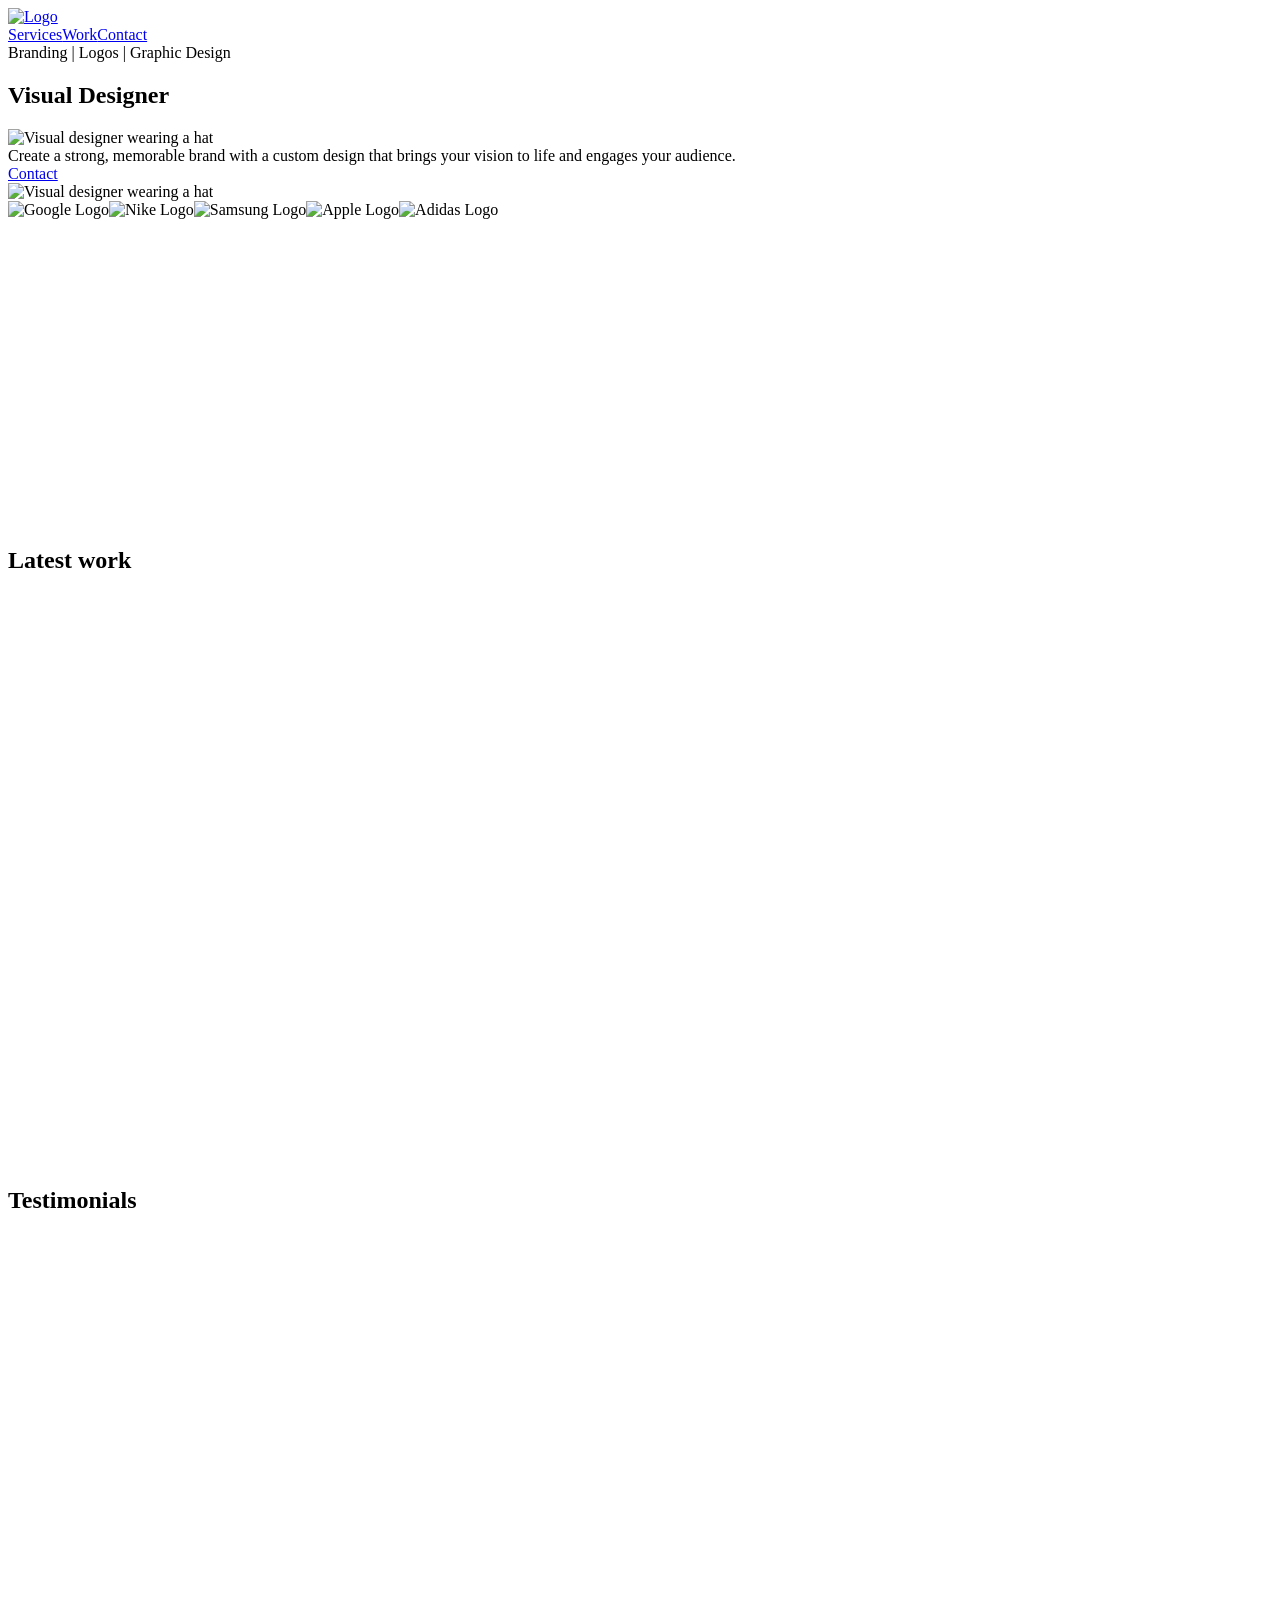
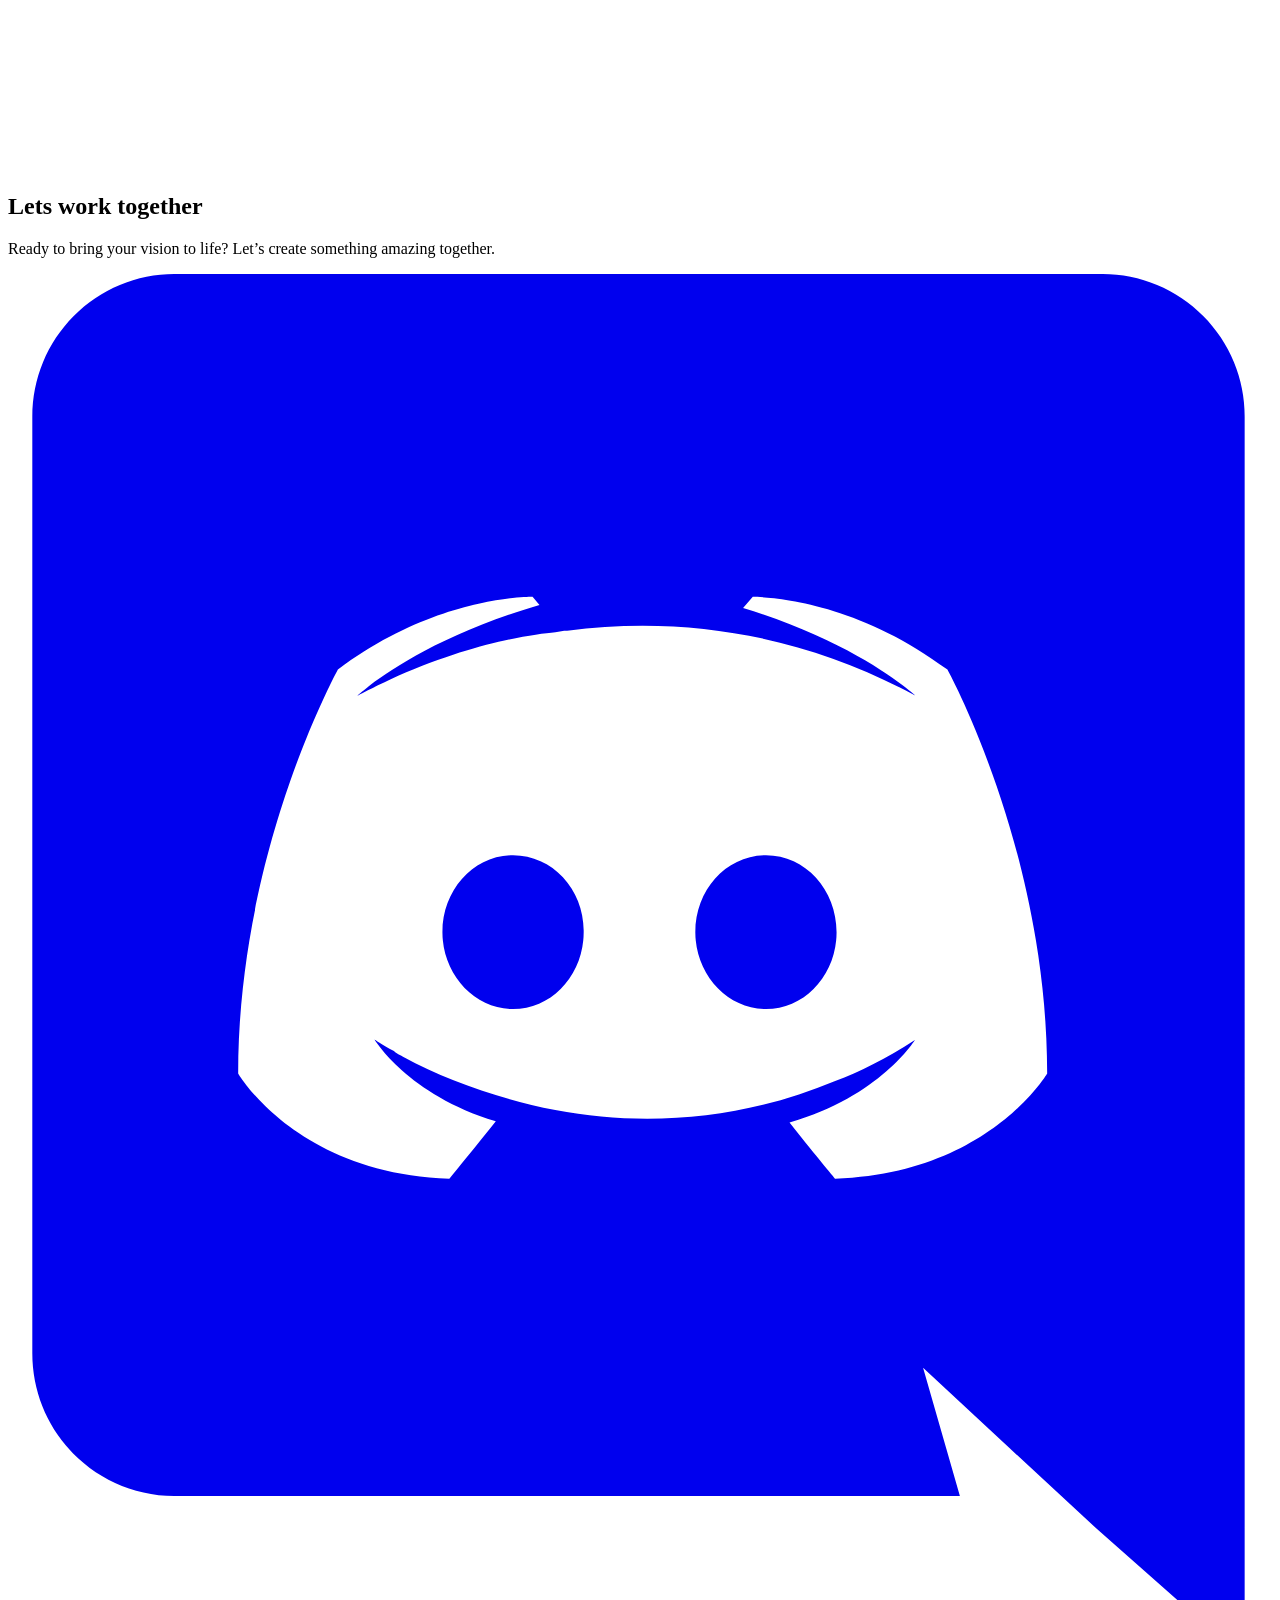
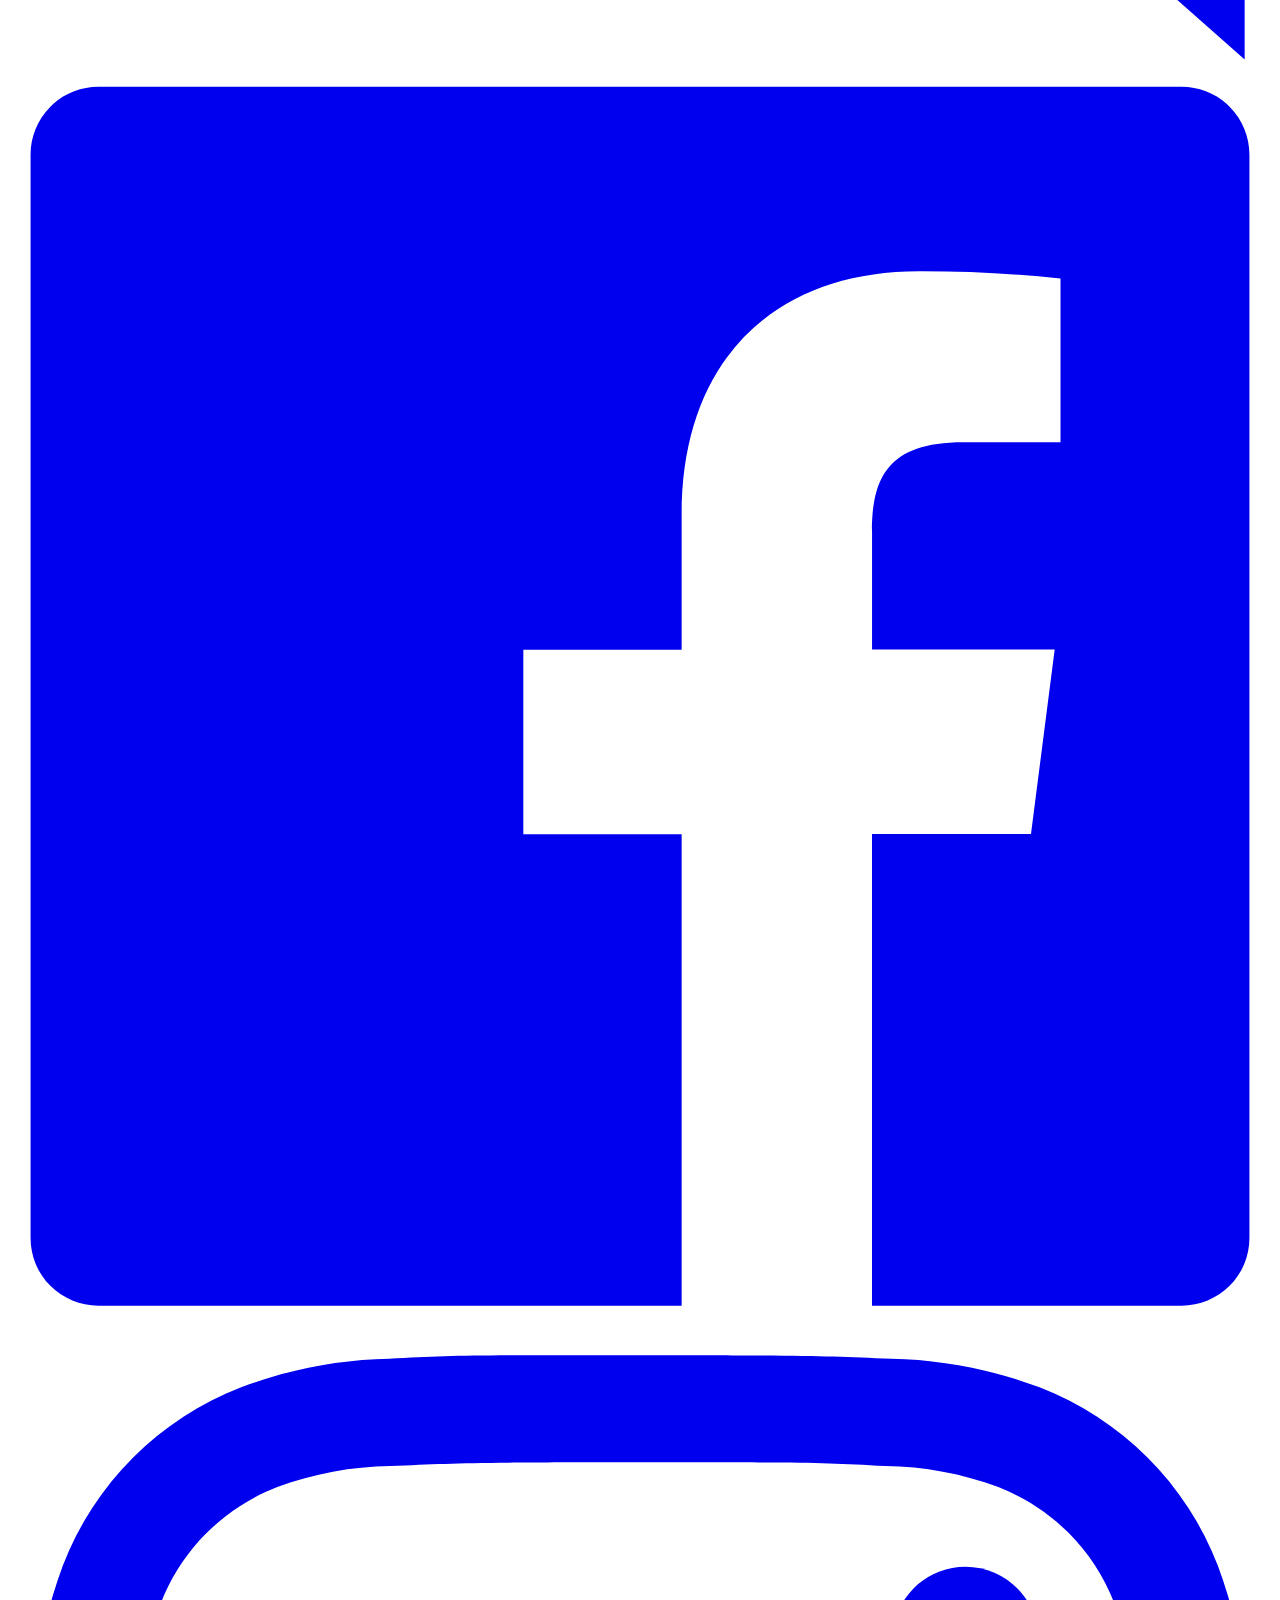
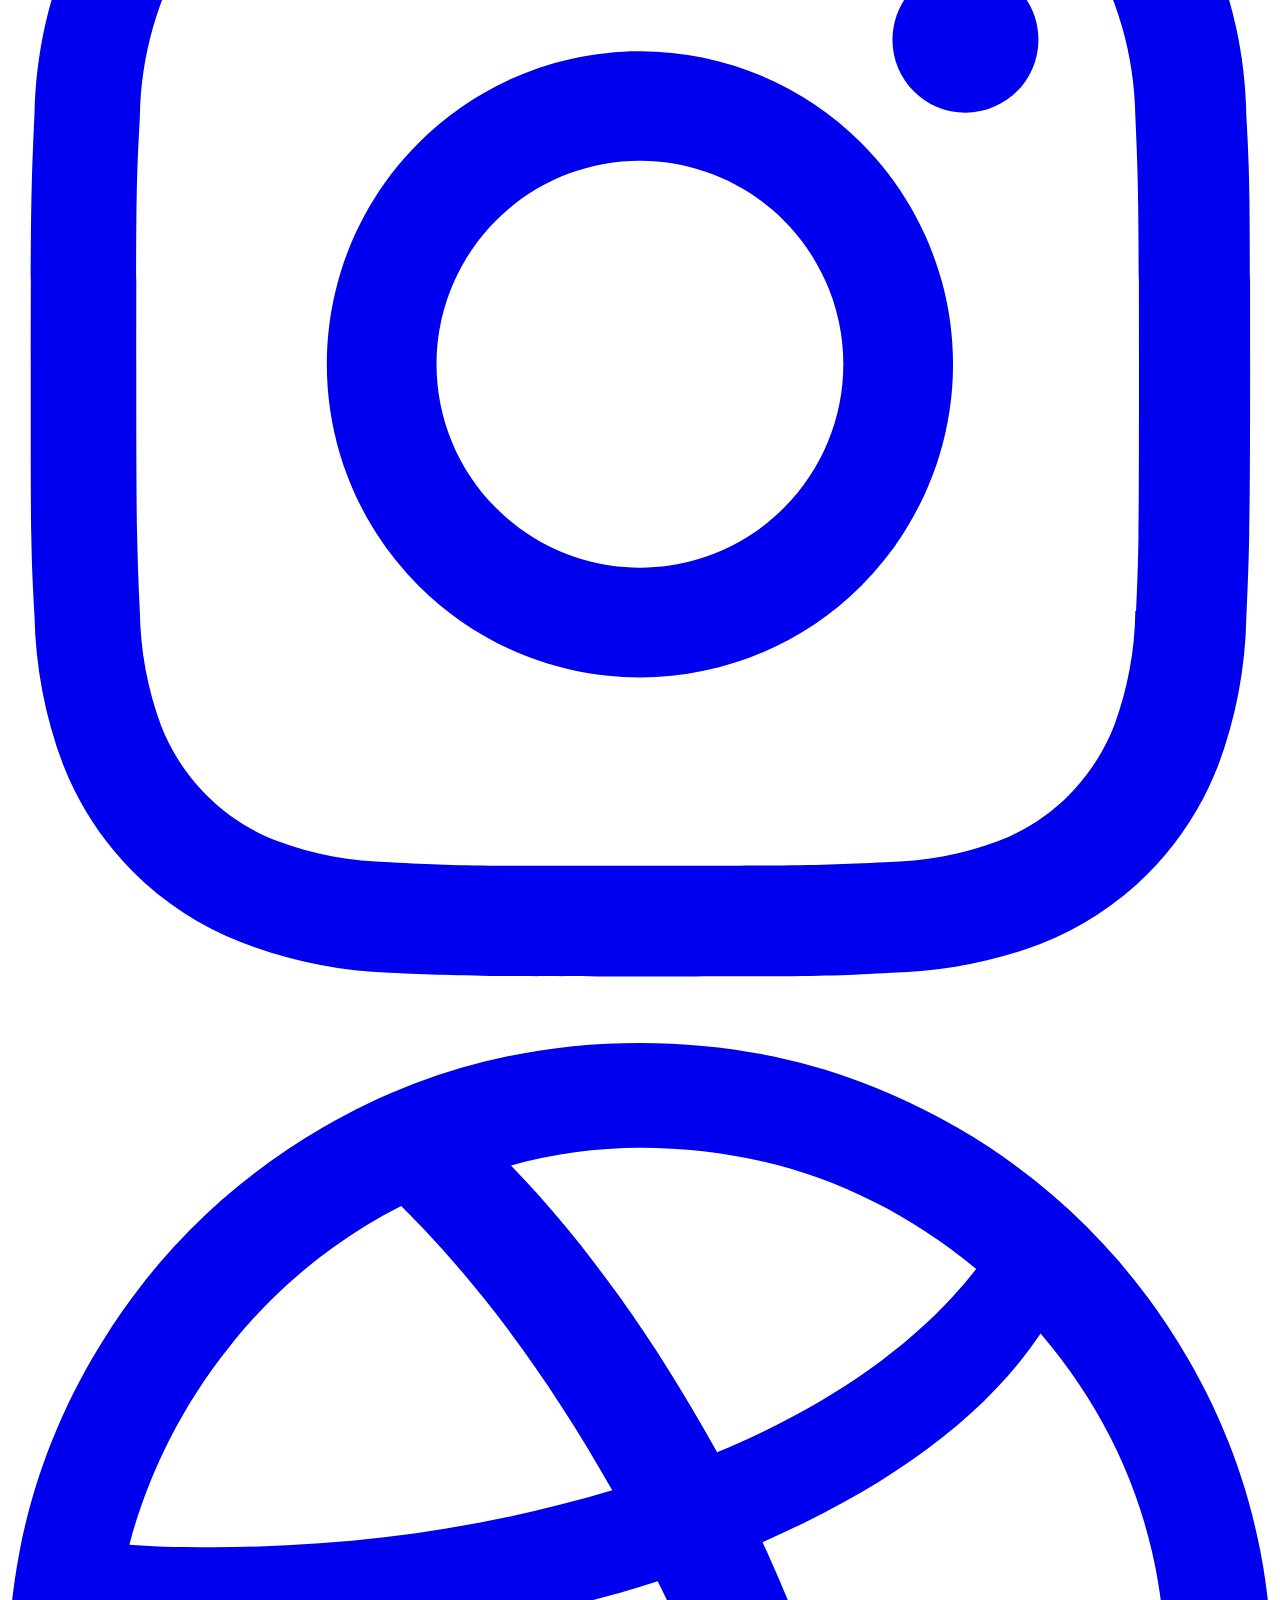
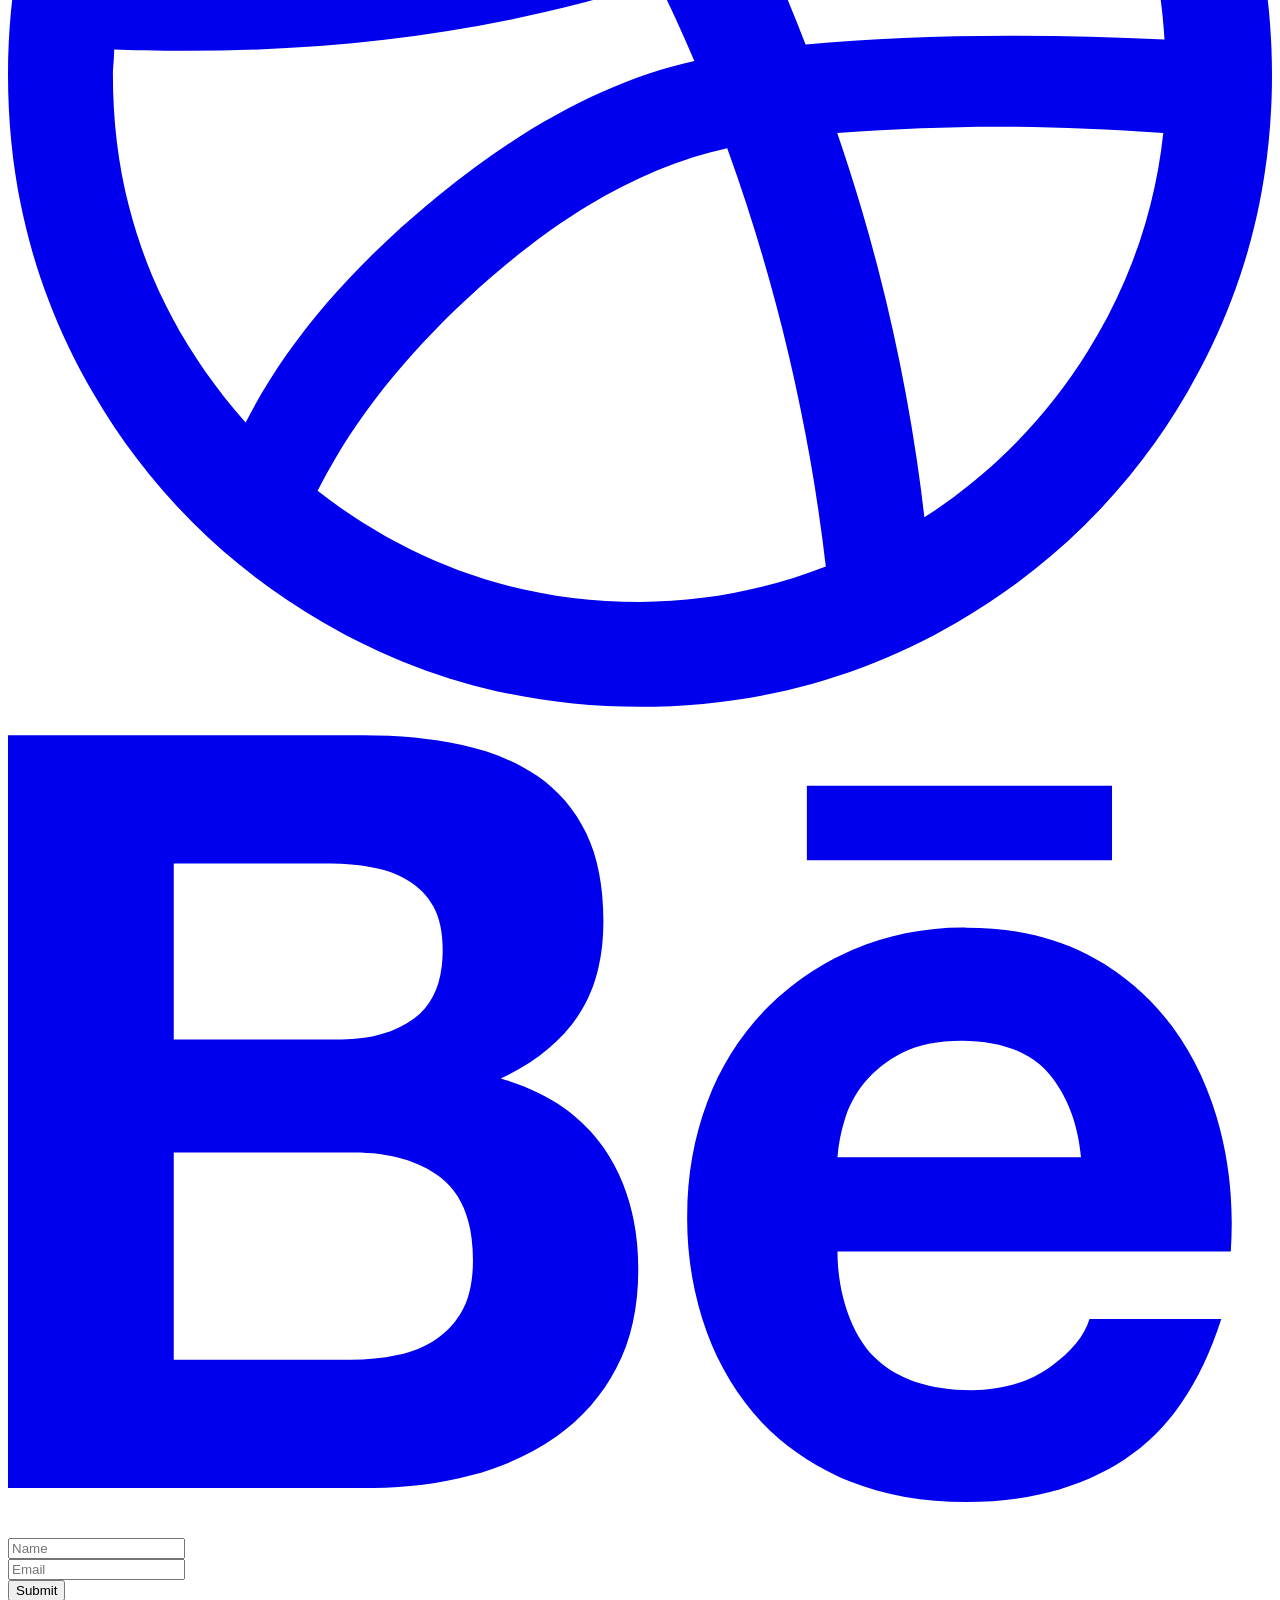
==== index.html @ 2163fd28 "Add files via upload" ====
<!doctype html>
<html
  lang="en"
  data-ws-project="6d16be8e-f528-4313-899c-9d08816176e0"
  data-ws-last-published="2026-03-05T21:09:30.807Z"
>
  <head>
    <link
      rel="stylesheet"
      type="text/css"
      href="/assets/static/app_generated_index-6937cd5a.B_aK_2rA.css"
    />
    <meta charset="UTF-8" />
    <meta name="viewport" content="width=device-width,initial-scale=1" />
    <link
      rel="preload"
      as="image"
      imagesrcset="/assets/logo-template_-Ht60nq6CvKsfX4ygziI9.svg 16w, /assets/logo-template_-Ht60nq6CvKsfX4ygziI9.svg 32w, /assets/logo-template_-Ht60nq6CvKsfX4ygziI9.svg 48w, /assets/logo-template_-Ht60nq6CvKsfX4ygziI9.svg 64w, /assets/logo-template_-Ht60nq6CvKsfX4ygziI9.svg 96w, /assets/logo-template_-Ht60nq6CvKsfX4ygziI9.svg 128w, /assets/logo-template_-Ht60nq6CvKsfX4ygziI9.svg 256w"
      imagesizes="100vw"
    />
    <link
      rel="preload"
      as="image"
      imagesrcset="/assets/HeaderImage_1_(1)_hhX8GgRJWBCpcrJv6miLV.png 16w, /assets/HeaderImage_1_(1)_hhX8GgRJWBCpcrJv6miLV.png 32w, /assets/HeaderImage_1_(1)_hhX8GgRJWBCpcrJv6miLV.png 48w, /assets/HeaderImage_1_(1)_hhX8GgRJWBCpcrJv6miLV.png 64w, /assets/HeaderImage_1_(1)_hhX8GgRJWBCpcrJv6miLV.png 96w, /assets/HeaderImage_1_(1)_hhX8GgRJWBCpcrJv6miLV.png 128w, /assets/HeaderImage_1_(1)_hhX8GgRJWBCpcrJv6miLV.png 256w, /assets/HeaderImage_1_(1)_hhX8GgRJWBCpcrJv6miLV.png 384w, /assets/HeaderImage_1_(1)_hhX8GgRJWBCpcrJv6miLV.png 640w, /assets/HeaderImage_1_(1)_hhX8GgRJWBCpcrJv6miLV.png 750w, /assets/HeaderImage_1_(1)_hhX8GgRJWBCpcrJv6miLV.png 828w, /assets/HeaderImage_1_(1)_hhX8GgRJWBCpcrJv6miLV.png 1080w, /assets/HeaderImage_1_(1)_hhX8GgRJWBCpcrJv6miLV.png 1200w, /assets/HeaderImage_1_(1)_hhX8GgRJWBCpcrJv6miLV.png 1920w"
      imagesizes="100vw"
    />
    <link rel="icon" href="/assets/logo_r1qaJQiri6sK3rPyq-Sar.svg" />
    <link
      rel="preload"
      href="/assets/Epilogue-VariableFont_wght_UMmD5uKuAMfCr3au74g5m.ttf"
      as="font"
      crossorigin="anonymous"
    />
    <meta property="og:url" content="https://url/" />
    <meta property="og:title" content="Visual Designer" />
    <meta property="og:type" content="website" />
    <meta property="og:site_name" content="Visual Designer" />
    <meta
      name="description"
      content="Visual designer that will create a strong, memorable brand with a custom design that brings your vision to life and engages your audience."
    />
    <meta
      property="og:description"
      content="Visual designer that will create a strong, memorable brand with a custom design that brings your vision to life and engages your audience."
    />
    <meta
      property="og:image"
      content="/assets/visual-designer-cover_yMVn9wGLHxdLBHmc3ZgVs.png"
    />
    <meta property="twitter:card" content="summary_large_image" />
    <title>Visual Designer</title>
    <script type="application/ld+json">
      {
        "@context": "https://schema.org",
        "@type": "WebSite",
        "name": "Visual Designer"
      }
    </script>
  </head>
  <body class="w-body">
    <div class="w-box">
      <div style="display: contents">
        <div style="display: contents">
          <div class="w-html-embed">
            <style>
              /* Remove preset margins on paragraphs. Margins on other elements, such as headings, are moved via Tokens. */
              p {
                margin: 0;
              }
              /* Make links scroll to their sections smoothly. */
              * {
                scroll-behavior: smooth;
              }
            </style>
          </div>
          <nav
            class="w-box c1357293 c9jnjeu c5tmc3l c1ldum37 czr2pxy c155uc7w cry9bxc c1lxiyww ca4qjwu c1cdc69r c18v2pa2 c1qyy4dh cup9vyi c1n5d942 c1y4fwd4 c14yifpe c113k288 c6hjwpc"
          >
            <a href="/" class="w-link"
              ><img
                alt="Logo"
                width="94"
                height="40"
                src="/assets/logo-template_-Ht60nq6CvKsfX4ygziI9.svg"
                class="w-image"
                sizes="100vw"
                srcset="
                  /assets/logo-template_-Ht60nq6CvKsfX4ygziI9.svg  16w,
                  /assets/logo-template_-Ht60nq6CvKsfX4ygziI9.svg  32w,
                  /assets/logo-template_-Ht60nq6CvKsfX4ygziI9.svg  48w,
                  /assets/logo-template_-Ht60nq6CvKsfX4ygziI9.svg  64w,
                  /assets/logo-template_-Ht60nq6CvKsfX4ygziI9.svg  96w,
                  /assets/logo-template_-Ht60nq6CvKsfX4ygziI9.svg 128w,
                  /assets/logo-template_-Ht60nq6CvKsfX4ygziI9.svg 256w
                "
                decoding="async"
                loading="eager"
            /></a>
            <div
              class="w-box cry9bxc c1lxiyww c1qyy4dh c1wt8a7g c10zkoym ct8c5y2"
            >
              <a
                href="/#services"
                class="w-link c1diw652 cld4m44 c135vpv5 c1e9wxra c1c9nyn co9inq6 c18nx7en c13zjl4p cl60rel czukzo6 c1f2c285"
                >Services</a
              ><a
                href="/#work"
                class="w-link c1diw652 cld4m44 c135vpv5 c1e9wxra c1c9nyn co9inq6 c18nx7en c13zjl4p cl60rel czukzo6 c1f2c285"
                >Work</a
              ><a
                href="/#contact"
                class="w-link c1diw652 cld4m44 c135vpv5 c1e9wxra c1c9nyn co9inq6 c18nx7en c13zjl4p cl60rel czukzo6 c1f2c285"
                >Contact</a
              >
            </div>
          </nav>
        </div>
      </div>
      <main class="w-box">
        <section class="w-box c33xfh3 c1mzb2kd">
          <div
            class="w-box c1357293 c9jnjeu c5tmc3l c1ldum37 czr2pxy c155uc7w copqmak c1lxiyww c10zkoym ct8c5y2 c1f64byh c1qyy4dh c18v2pa2 cx6c9kw c174sw29"
          >
            <div
              class="w-box cry9bxc c1lfjoq7 c16xs6ny c1wt8a7g c1s46o9r cdczzub c1fhkm63 clv8gve"
            >
              <div
                class="w-box cry9bxc c1lfjoq7 c162wrvg c1sldgd7 c1rstvfo c12f3mdq cm7fzb7 cxuma7n"
              >
                <div class="w-text c160atll c11dowh9 c32myit cwrra4i">
                  Branding | Logos | Graphic Design
                </div>
                <h1
                  class="w-heading c11nr3ex c10r87ok c11dowh9 c32myit cwrra4i"
                >
                  Visual Designer
                </h1>
                <div class="w-box cwvpjlf c149s0mc">
                  <div style="display: contents">
                    <div style="display: contents">
                      <img
                        alt="Visual designer wearing a hat"
                        width="960"
                        height="720"
                        src="/assets/HeaderImage_1_(1)_hhX8GgRJWBCpcrJv6miLV.png"
                        class="w-image"
                        sizes="100vw"
                        srcset="
                          /assets/HeaderImage_1_(1)_hhX8GgRJWBCpcrJv6miLV.png   16w,
                          /assets/HeaderImage_1_(1)_hhX8GgRJWBCpcrJv6miLV.png   32w,
                          /assets/HeaderImage_1_(1)_hhX8GgRJWBCpcrJv6miLV.png   48w,
                          /assets/HeaderImage_1_(1)_hhX8GgRJWBCpcrJv6miLV.png   64w,
                          /assets/HeaderImage_1_(1)_hhX8GgRJWBCpcrJv6miLV.png   96w,
                          /assets/HeaderImage_1_(1)_hhX8GgRJWBCpcrJv6miLV.png  128w,
                          /assets/HeaderImage_1_(1)_hhX8GgRJWBCpcrJv6miLV.png  256w,
                          /assets/HeaderImage_1_(1)_hhX8GgRJWBCpcrJv6miLV.png  384w,
                          /assets/HeaderImage_1_(1)_hhX8GgRJWBCpcrJv6miLV.png  640w,
                          /assets/HeaderImage_1_(1)_hhX8GgRJWBCpcrJv6miLV.png  750w,
                          /assets/HeaderImage_1_(1)_hhX8GgRJWBCpcrJv6miLV.png  828w,
                          /assets/HeaderImage_1_(1)_hhX8GgRJWBCpcrJv6miLV.png 1080w,
                          /assets/HeaderImage_1_(1)_hhX8GgRJWBCpcrJv6miLV.png 1200w,
                          /assets/HeaderImage_1_(1)_hhX8GgRJWBCpcrJv6miLV.png 1920w
                        "
                        decoding="async"
                        loading="eager"
                      />
                    </div>
                  </div>
                </div>
                <p class="w-paragraph">
                  <span class="w-text"
                    >Create a strong, memorable brand with a custom design that
                    brings your vision to life and engages your audience.</span
                  >
                </p>
              </div>
              <div class="w-box c891fy0">
                <a
                  href="/#contact"
                  class="w-link c1uz1hxp c188j2zq c1b2tb9q c1xm4ef6 c1a8d7ts c122t6uk c1gut7ra cvyaqlm c1wn9gbn ckhl5v6 c135vpv5 c1nouzdk c1qom380 c1hz2opz c1c9nyn co9inq6 c18nx7en c13zjl4p c1jw6uqv cl60rel czukzo6 cmpnn5a"
                  >Contact</a
                >
              </div>
            </div>
            <div class="w-box cc3dq2t">
              <div style="display: contents">
                <div style="display: contents">
                  <img
                    alt="Visual designer wearing a hat"
                    width="960"
                    height="720"
                    src="/assets/HeaderImage_1_(1)_hhX8GgRJWBCpcrJv6miLV.png"
                    class="w-image"
                    sizes="100vw"
                    srcset="
                      /assets/HeaderImage_1_(1)_hhX8GgRJWBCpcrJv6miLV.png   16w,
                      /assets/HeaderImage_1_(1)_hhX8GgRJWBCpcrJv6miLV.png   32w,
                      /assets/HeaderImage_1_(1)_hhX8GgRJWBCpcrJv6miLV.png   48w,
                      /assets/HeaderImage_1_(1)_hhX8GgRJWBCpcrJv6miLV.png   64w,
                      /assets/HeaderImage_1_(1)_hhX8GgRJWBCpcrJv6miLV.png   96w,
                      /assets/HeaderImage_1_(1)_hhX8GgRJWBCpcrJv6miLV.png  128w,
                      /assets/HeaderImage_1_(1)_hhX8GgRJWBCpcrJv6miLV.png  256w,
                      /assets/HeaderImage_1_(1)_hhX8GgRJWBCpcrJv6miLV.png  384w,
                      /assets/HeaderImage_1_(1)_hhX8GgRJWBCpcrJv6miLV.png  640w,
                      /assets/HeaderImage_1_(1)_hhX8GgRJWBCpcrJv6miLV.png  750w,
                      /assets/HeaderImage_1_(1)_hhX8GgRJWBCpcrJv6miLV.png  828w,
                      /assets/HeaderImage_1_(1)_hhX8GgRJWBCpcrJv6miLV.png 1080w,
                      /assets/HeaderImage_1_(1)_hhX8GgRJWBCpcrJv6miLV.png 1200w,
                      /assets/HeaderImage_1_(1)_hhX8GgRJWBCpcrJv6miLV.png 1920w
                    "
                    decoding="async"
                    loading="eager"
                  />
                </div>
              </div>
            </div>
          </div>
        </section>
        <section class="w-box cfvl0bs cayl3f3">
          <div
            class="w-box c1357293 c9jnjeu c5tmc3l c1ldum37 czr2pxy c155uc7w cry9bxc c1lfjoq7 ca4qjwu c1cdc69r"
          >
            <div
              class="w-box c18v2pa2 cry9bxc c1z0l37u c1ml0hr7 c15cml01 c1rstvfo c1bulmrh"
            >
              <img
                alt="Google Logo"
                width="117"
                height="39"
                src="/assets/Group_5334_wdXH8uKFtZlb_tWnT7OV6.svg"
                class="w-image"
                sizes="100vw"
                srcset="
                  /assets/Group_5334_wdXH8uKFtZlb_tWnT7OV6.svg  16w,
                  /assets/Group_5334_wdXH8uKFtZlb_tWnT7OV6.svg  32w,
                  /assets/Group_5334_wdXH8uKFtZlb_tWnT7OV6.svg  48w,
                  /assets/Group_5334_wdXH8uKFtZlb_tWnT7OV6.svg  64w,
                  /assets/Group_5334_wdXH8uKFtZlb_tWnT7OV6.svg  96w,
                  /assets/Group_5334_wdXH8uKFtZlb_tWnT7OV6.svg 128w,
                  /assets/Group_5334_wdXH8uKFtZlb_tWnT7OV6.svg 256w
                "
                decoding="async"
                loading="lazy"
              /><img
                alt="Nike Logo"
                width="87"
                height="31"
                src="/assets/image_1_(Traced)_fJv7LFlp79qCdK-P9dcO3.svg"
                class="w-image"
                sizes="100vw"
                srcset="
                  /assets/image_1_(Traced)_fJv7LFlp79qCdK-P9dcO3.svg  16w,
                  /assets/image_1_(Traced)_fJv7LFlp79qCdK-P9dcO3.svg  32w,
                  /assets/image_1_(Traced)_fJv7LFlp79qCdK-P9dcO3.svg  48w,
                  /assets/image_1_(Traced)_fJv7LFlp79qCdK-P9dcO3.svg  64w,
                  /assets/image_1_(Traced)_fJv7LFlp79qCdK-P9dcO3.svg  96w,
                  /assets/image_1_(Traced)_fJv7LFlp79qCdK-P9dcO3.svg 128w,
                  /assets/image_1_(Traced)_fJv7LFlp79qCdK-P9dcO3.svg 256w
                "
                decoding="async"
                loading="lazy"
              /><img
                alt="Samsung Logo"
                width="114"
                height="19"
                src="/assets/image_5_(Traced)_4_9XR2jWwpowgau4PiUHk.svg"
                class="w-image"
                sizes="100vw"
                srcset="
                  /assets/image_5_(Traced)_4_9XR2jWwpowgau4PiUHk.svg  16w,
                  /assets/image_5_(Traced)_4_9XR2jWwpowgau4PiUHk.svg  32w,
                  /assets/image_5_(Traced)_4_9XR2jWwpowgau4PiUHk.svg  48w,
                  /assets/image_5_(Traced)_4_9XR2jWwpowgau4PiUHk.svg  64w,
                  /assets/image_5_(Traced)_4_9XR2jWwpowgau4PiUHk.svg  96w,
                  /assets/image_5_(Traced)_4_9XR2jWwpowgau4PiUHk.svg 128w,
                  /assets/image_5_(Traced)_4_9XR2jWwpowgau4PiUHk.svg 256w
                "
                decoding="async"
                loading="lazy"
              /><img
                alt="Apple Logo"
                width="39"
                height="47"
                src="/assets/image_2_(Traced)_un-DIPh251K9AY6xPqHC_.svg"
                class="w-image"
                sizes="100vw"
                srcset="
                  /assets/image_2_(Traced)_un-DIPh251K9AY6xPqHC_.svg 16w,
                  /assets/image_2_(Traced)_un-DIPh251K9AY6xPqHC_.svg 32w,
                  /assets/image_2_(Traced)_un-DIPh251K9AY6xPqHC_.svg 48w,
                  /assets/image_2_(Traced)_un-DIPh251K9AY6xPqHC_.svg 64w,
                  /assets/image_2_(Traced)_un-DIPh251K9AY6xPqHC_.svg 96w
                "
                decoding="async"
                loading="lazy"
              /><img
                alt="Adidas Logo"
                width="65"
                height="45"
                src="/assets/image_7_(Traced)_N5vm6TNE0kU-zu0t0CING.svg"
                class="w-image"
                sizes="100vw"
                srcset="
                  /assets/image_7_(Traced)_N5vm6TNE0kU-zu0t0CING.svg  16w,
                  /assets/image_7_(Traced)_N5vm6TNE0kU-zu0t0CING.svg  32w,
                  /assets/image_7_(Traced)_N5vm6TNE0kU-zu0t0CING.svg  48w,
                  /assets/image_7_(Traced)_N5vm6TNE0kU-zu0t0CING.svg  64w,
                  /assets/image_7_(Traced)_N5vm6TNE0kU-zu0t0CING.svg  96w,
                  /assets/image_7_(Traced)_N5vm6TNE0kU-zu0t0CING.svg 128w,
                  /assets/image_7_(Traced)_N5vm6TNE0kU-zu0t0CING.svg 256w
                "
                decoding="async"
                loading="lazy"
              />
            </div>
          </div>
        </section>
        <section id="services" class="w-box c33xfh3 c1mzb2kd">
          <div
            data-ani-children="true"
            data-ani="fade"
            class="w-box c1357293 c9jnjeu c5tmc3l c1ldum37 czr2pxy c155uc7w copqmak c1lfjoq7 c10zkoym ct8c5y2 cqlaijg cx6c9kw c174sw29"
          >
            <div
              class="w-box cry9bxc c1lfjoq7 c18v2pa2 c1z0l37u c1ml0hr7 c1qyy4dh c1qom380 cid3fxx"
            >
              <div class="w-box">
                <img
                  alt="Arrow going up"
                  width="125"
                  height="125"
                  src="/assets/Skills_Card_Icon__LpNTqv86nnJshCYxjKmf.svg"
                  class="w-image"
                  sizes="100vw"
                  srcset="
                    /assets/Skills_Card_Icon__LpNTqv86nnJshCYxjKmf.svg  16w,
                    /assets/Skills_Card_Icon__LpNTqv86nnJshCYxjKmf.svg  32w,
                    /assets/Skills_Card_Icon__LpNTqv86nnJshCYxjKmf.svg  48w,
                    /assets/Skills_Card_Icon__LpNTqv86nnJshCYxjKmf.svg  64w,
                    /assets/Skills_Card_Icon__LpNTqv86nnJshCYxjKmf.svg  96w,
                    /assets/Skills_Card_Icon__LpNTqv86nnJshCYxjKmf.svg 128w,
                    /assets/Skills_Card_Icon__LpNTqv86nnJshCYxjKmf.svg 256w
                  "
                  decoding="async"
                  loading="lazy"
                />
              </div>
              <div class="w-box cry9bxc c1lfjoq7 c1md20bl c1e892th">
                <h2 class="w-heading cuoke4w c11dowh9 c32myit cwrra4i">
                  Product Design
                </h2>
                <p class="w-paragraph">
                  Designing user-centered products that are both functional and
                  visually engaging.
                </p>
              </div>
            </div>
            <div
              class="w-box cry9bxc c1lfjoq7 c18v2pa2 c1z0l37u c1ml0hr7 c1qyy4dh c1qom380 cid3fxx"
            >
              <div class="w-box">
                <img
                  alt="Arrow going up"
                  width="128"
                  height="125"
                  src="/assets/Skills_Card_Icon_(1)_8z5GOmSorb9N6n0nMbiFm.svg"
                  class="w-image"
                  sizes="100vw"
                  srcset="
                    /assets/Skills_Card_Icon_(1)_8z5GOmSorb9N6n0nMbiFm.svg  16w,
                    /assets/Skills_Card_Icon_(1)_8z5GOmSorb9N6n0nMbiFm.svg  32w,
                    /assets/Skills_Card_Icon_(1)_8z5GOmSorb9N6n0nMbiFm.svg  48w,
                    /assets/Skills_Card_Icon_(1)_8z5GOmSorb9N6n0nMbiFm.svg  64w,
                    /assets/Skills_Card_Icon_(1)_8z5GOmSorb9N6n0nMbiFm.svg  96w,
                    /assets/Skills_Card_Icon_(1)_8z5GOmSorb9N6n0nMbiFm.svg 128w,
                    /assets/Skills_Card_Icon_(1)_8z5GOmSorb9N6n0nMbiFm.svg 256w
                  "
                  decoding="async"
                  loading="lazy"
                />
              </div>
              <div class="w-box cry9bxc c1lfjoq7 c1md20bl c1e892th">
                <h2 class="w-heading cuoke4w c11dowh9 c32myit cwrra4i">
                  Visual Design
                </h2>
                <p class="w-paragraph">
                  Crafting stunning visuals that communicate your brand’s story
                  and message.
                </p>
              </div>
            </div>
            <div
              class="w-box cry9bxc c1lfjoq7 c18v2pa2 c1z0l37u c1ml0hr7 c1qyy4dh c1qom380 cid3fxx"
            >
              <div class="w-box">
                <img
                  alt="Arrow going up"
                  width="128"
                  height="129"
                  src="/assets/Skills_Card_Icon_(2)_pN5QqxCAL_eVcsO64hLEq.svg"
                  class="w-image"
                  sizes="100vw"
                  srcset="
                    /assets/Skills_Card_Icon_(2)_pN5QqxCAL_eVcsO64hLEq.svg  16w,
                    /assets/Skills_Card_Icon_(2)_pN5QqxCAL_eVcsO64hLEq.svg  32w,
                    /assets/Skills_Card_Icon_(2)_pN5QqxCAL_eVcsO64hLEq.svg  48w,
                    /assets/Skills_Card_Icon_(2)_pN5QqxCAL_eVcsO64hLEq.svg  64w,
                    /assets/Skills_Card_Icon_(2)_pN5QqxCAL_eVcsO64hLEq.svg  96w,
                    /assets/Skills_Card_Icon_(2)_pN5QqxCAL_eVcsO64hLEq.svg 128w,
                    /assets/Skills_Card_Icon_(2)_pN5QqxCAL_eVcsO64hLEq.svg 256w
                  "
                  decoding="async"
                  loading="lazy"
                />
              </div>
              <div class="w-box cry9bxc c1lfjoq7 c1md20bl c1e892th">
                <h2 class="w-heading cuoke4w c11dowh9 c32myit cwrra4i">
                  Art Direction
                </h2>
                <p class="w-paragraph">
                  Guiding the creative vision to ensure consistency and impact
                  across all your visuals.
                </p>
              </div>
            </div>
          </div>
        </section>
        <section id="work" class="w-box c33xfh3 c1mzb2kd">
          <div
            class="w-box c1357293 c9jnjeu c5tmc3l c1ldum37 czr2pxy c155uc7w cry9bxc c1lfjoq7 ca4qjwu c1cdc69r"
          >
            <h2
              class="w-heading c1dxq9cf c10r87ok c11dowh9 c32myit cwrra4i c1qom380"
            >
              Latest work
            </h2>
            <div
              data-ani-children="true"
              data-ani="fade"
              class="w-box copqmak c10zkoym ct8c5y2 cqlaijg cx6c9kw c174sw29"
            >
              <div
                class="w-box cry9bxc c1lfjoq7 c18v2pa2 c1z0l37u c1ml0hr7 c16xs6ny cuj80l1 cid3fxx"
              >
                <div class="w-box">
                  <img
                    alt="Book and plant"
                    width="790"
                    height="661"
                    src="/assets/Image_(3)_8iS0qHBvoCFhSMyB3Ycct.png"
                    class="w-image"
                    sizes="100vw"
                    srcset="
                      /assets/Image_(3)_8iS0qHBvoCFhSMyB3Ycct.png   16w,
                      /assets/Image_(3)_8iS0qHBvoCFhSMyB3Ycct.png   32w,
                      /assets/Image_(3)_8iS0qHBvoCFhSMyB3Ycct.png   48w,
                      /assets/Image_(3)_8iS0qHBvoCFhSMyB3Ycct.png   64w,
                      /assets/Image_(3)_8iS0qHBvoCFhSMyB3Ycct.png   96w,
                      /assets/Image_(3)_8iS0qHBvoCFhSMyB3Ycct.png  128w,
                      /assets/Image_(3)_8iS0qHBvoCFhSMyB3Ycct.png  256w,
                      /assets/Image_(3)_8iS0qHBvoCFhSMyB3Ycct.png  384w,
                      /assets/Image_(3)_8iS0qHBvoCFhSMyB3Ycct.png  640w,
                      /assets/Image_(3)_8iS0qHBvoCFhSMyB3Ycct.png  750w,
                      /assets/Image_(3)_8iS0qHBvoCFhSMyB3Ycct.png  828w,
                      /assets/Image_(3)_8iS0qHBvoCFhSMyB3Ycct.png 1080w,
                      /assets/Image_(3)_8iS0qHBvoCFhSMyB3Ycct.png 1200w,
                      /assets/Image_(3)_8iS0qHBvoCFhSMyB3Ycct.png 1920w
                    "
                    decoding="async"
                    loading="lazy"
                  />
                </div>
                <div class="w-box cry9bxc c1lfjoq7 c1md20bl c1e892th">
                  <h3 class="w-heading c160atll c11dowh9 c32myit cwrra4i">
                    Product Design
                  </h3>
                  <p class="w-paragraph">UI, Art direction</p>
                </div>
              </div>
              <div
                class="w-box cry9bxc c1lfjoq7 c18v2pa2 c1z0l37u c1ml0hr7 c16xs6ny cuj80l1 cid3fxx"
              >
                <div class="w-box">
                  <img
                    alt="Product packaging"
                    width="790"
                    height="661"
                    src="/assets/Image_(4)_9jKr66lkrmPoSE0PNTG99.png"
                    class="w-image"
                    sizes="100vw"
                    srcset="
                      /assets/Image_(4)_9jKr66lkrmPoSE0PNTG99.png   16w,
                      /assets/Image_(4)_9jKr66lkrmPoSE0PNTG99.png   32w,
                      /assets/Image_(4)_9jKr66lkrmPoSE0PNTG99.png   48w,
                      /assets/Image_(4)_9jKr66lkrmPoSE0PNTG99.png   64w,
                      /assets/Image_(4)_9jKr66lkrmPoSE0PNTG99.png   96w,
                      /assets/Image_(4)_9jKr66lkrmPoSE0PNTG99.png  128w,
                      /assets/Image_(4)_9jKr66lkrmPoSE0PNTG99.png  256w,
                      /assets/Image_(4)_9jKr66lkrmPoSE0PNTG99.png  384w,
                      /assets/Image_(4)_9jKr66lkrmPoSE0PNTG99.png  640w,
                      /assets/Image_(4)_9jKr66lkrmPoSE0PNTG99.png  750w,
                      /assets/Image_(4)_9jKr66lkrmPoSE0PNTG99.png  828w,
                      /assets/Image_(4)_9jKr66lkrmPoSE0PNTG99.png 1080w,
                      /assets/Image_(4)_9jKr66lkrmPoSE0PNTG99.png 1200w,
                      /assets/Image_(4)_9jKr66lkrmPoSE0PNTG99.png 1920w
                    "
                    decoding="async"
                    loading="lazy"
                  />
                </div>
                <div class="w-box cry9bxc c1lfjoq7 c1md20bl c1e892th">
                  <h3 class="w-heading c160atll c11dowh9 c32myit cwrra4i">
                    Product Design
                  </h3>
                  <p class="w-paragraph">UI, Art direction</p>
                </div>
              </div>
              <div
                class="w-box cry9bxc c1lfjoq7 c18v2pa2 c1z0l37u c1ml0hr7 c16xs6ny cuj80l1 cid3fxx"
              >
                <div class="w-box">
                  <img
                    alt="Book"
                    width="790"
                    height="661"
                    src="/assets/Image_(5)_0qF0G45fgX-EVyOCWyHUU.png"
                    class="w-image"
                    sizes="100vw"
                    srcset="
                      /assets/Image_(5)_0qF0G45fgX-EVyOCWyHUU.png   16w,
                      /assets/Image_(5)_0qF0G45fgX-EVyOCWyHUU.png   32w,
                      /assets/Image_(5)_0qF0G45fgX-EVyOCWyHUU.png   48w,
                      /assets/Image_(5)_0qF0G45fgX-EVyOCWyHUU.png   64w,
                      /assets/Image_(5)_0qF0G45fgX-EVyOCWyHUU.png   96w,
                      /assets/Image_(5)_0qF0G45fgX-EVyOCWyHUU.png  128w,
                      /assets/Image_(5)_0qF0G45fgX-EVyOCWyHUU.png  256w,
                      /assets/Image_(5)_0qF0G45fgX-EVyOCWyHUU.png  384w,
                      /assets/Image_(5)_0qF0G45fgX-EVyOCWyHUU.png  640w,
                      /assets/Image_(5)_0qF0G45fgX-EVyOCWyHUU.png  750w,
                      /assets/Image_(5)_0qF0G45fgX-EVyOCWyHUU.png  828w,
                      /assets/Image_(5)_0qF0G45fgX-EVyOCWyHUU.png 1080w,
                      /assets/Image_(5)_0qF0G45fgX-EVyOCWyHUU.png 1200w,
                      /assets/Image_(5)_0qF0G45fgX-EVyOCWyHUU.png 1920w
                    "
                    decoding="async"
                    loading="lazy"
                  />
                </div>
                <div class="w-box cry9bxc c1lfjoq7 c1md20bl c1e892th">
                  <h3 class="w-heading c160atll c11dowh9 c32myit cwrra4i">
                    Product Design
                  </h3>
                  <p class="w-paragraph">UI, Art direction</p>
                </div>
              </div>
              <div
                class="w-box cry9bxc c1lfjoq7 c18v2pa2 c1z0l37u c1ml0hr7 c16xs6ny cuj80l1 cid3fxx"
              >
                <div class="w-box">
                  <img
                    alt="Book standing"
                    width="790"
                    height="661"
                    src="/assets/Image_(6)_egwwOX6dRFKKJbrT0lOAO.png"
                    class="w-image"
                    sizes="100vw"
                    srcset="
                      /assets/Image_(6)_egwwOX6dRFKKJbrT0lOAO.png   16w,
                      /assets/Image_(6)_egwwOX6dRFKKJbrT0lOAO.png   32w,
                      /assets/Image_(6)_egwwOX6dRFKKJbrT0lOAO.png   48w,
                      /assets/Image_(6)_egwwOX6dRFKKJbrT0lOAO.png   64w,
                      /assets/Image_(6)_egwwOX6dRFKKJbrT0lOAO.png   96w,
                      /assets/Image_(6)_egwwOX6dRFKKJbrT0lOAO.png  128w,
                      /assets/Image_(6)_egwwOX6dRFKKJbrT0lOAO.png  256w,
                      /assets/Image_(6)_egwwOX6dRFKKJbrT0lOAO.png  384w,
                      /assets/Image_(6)_egwwOX6dRFKKJbrT0lOAO.png  640w,
                      /assets/Image_(6)_egwwOX6dRFKKJbrT0lOAO.png  750w,
                      /assets/Image_(6)_egwwOX6dRFKKJbrT0lOAO.png  828w,
                      /assets/Image_(6)_egwwOX6dRFKKJbrT0lOAO.png 1080w,
                      /assets/Image_(6)_egwwOX6dRFKKJbrT0lOAO.png 1200w,
                      /assets/Image_(6)_egwwOX6dRFKKJbrT0lOAO.png 1920w
                    "
                    decoding="async"
                    loading="lazy"
                  />
                </div>
                <div class="w-box cry9bxc c1lfjoq7 c1md20bl c1e892th">
                  <h3 class="w-heading c160atll c11dowh9 c32myit cwrra4i">
                    Product Design
                  </h3>
                  <p class="w-paragraph">UI, Art direction</p>
                </div>
              </div>
              <div
                class="w-box cry9bxc c1lfjoq7 c18v2pa2 c1z0l37u c1ml0hr7 c16xs6ny cuj80l1 cid3fxx"
              >
                <div class="w-box">
                  <img
                    alt="Book open"
                    width="790"
                    height="661"
                    src="/assets/Image_(7)_7LuhvcD1uKhhxKFIMTYqz.png"
                    class="w-image"
                    sizes="100vw"
                    srcset="
                      /assets/Image_(7)_7LuhvcD1uKhhxKFIMTYqz.png   16w,
                      /assets/Image_(7)_7LuhvcD1uKhhxKFIMTYqz.png   32w,
                      /assets/Image_(7)_7LuhvcD1uKhhxKFIMTYqz.png   48w,
                      /assets/Image_(7)_7LuhvcD1uKhhxKFIMTYqz.png   64w,
                      /assets/Image_(7)_7LuhvcD1uKhhxKFIMTYqz.png   96w,
                      /assets/Image_(7)_7LuhvcD1uKhhxKFIMTYqz.png  128w,
                      /assets/Image_(7)_7LuhvcD1uKhhxKFIMTYqz.png  256w,
                      /assets/Image_(7)_7LuhvcD1uKhhxKFIMTYqz.png  384w,
                      /assets/Image_(7)_7LuhvcD1uKhhxKFIMTYqz.png  640w,
                      /assets/Image_(7)_7LuhvcD1uKhhxKFIMTYqz.png  750w,
                      /assets/Image_(7)_7LuhvcD1uKhhxKFIMTYqz.png  828w,
                      /assets/Image_(7)_7LuhvcD1uKhhxKFIMTYqz.png 1080w,
                      /assets/Image_(7)_7LuhvcD1uKhhxKFIMTYqz.png 1200w,
                      /assets/Image_(7)_7LuhvcD1uKhhxKFIMTYqz.png 1920w
                    "
                    decoding="async"
                    loading="lazy"
                  />
                </div>
                <div class="w-box cry9bxc c1lfjoq7 c1md20bl c1e892th">
                  <h3 class="w-heading c160atll c11dowh9 c32myit cwrra4i">
                    Product Design
                  </h3>
                  <p class="w-paragraph">UI, Art direction</p>
                </div>
              </div>
              <div
                class="w-box cry9bxc c1lfjoq7 c18v2pa2 c1z0l37u c1ml0hr7 c16xs6ny cuj80l1 cid3fxx"
              >
                <div class="w-box">
                  <img
                    alt="Books stacked"
                    width="790"
                    height="661"
                    src="/assets/Image_(8)_39TSj3bE4y214oDDnDB1r.png"
                    class="w-image"
                    sizes="100vw"
                    srcset="
                      /assets/Image_(8)_39TSj3bE4y214oDDnDB1r.png   16w,
                      /assets/Image_(8)_39TSj3bE4y214oDDnDB1r.png   32w,
                      /assets/Image_(8)_39TSj3bE4y214oDDnDB1r.png   48w,
                      /assets/Image_(8)_39TSj3bE4y214oDDnDB1r.png   64w,
                      /assets/Image_(8)_39TSj3bE4y214oDDnDB1r.png   96w,
                      /assets/Image_(8)_39TSj3bE4y214oDDnDB1r.png  128w,
                      /assets/Image_(8)_39TSj3bE4y214oDDnDB1r.png  256w,
                      /assets/Image_(8)_39TSj3bE4y214oDDnDB1r.png  384w,
                      /assets/Image_(8)_39TSj3bE4y214oDDnDB1r.png  640w,
                      /assets/Image_(8)_39TSj3bE4y214oDDnDB1r.png  750w,
                      /assets/Image_(8)_39TSj3bE4y214oDDnDB1r.png  828w,
                      /assets/Image_(8)_39TSj3bE4y214oDDnDB1r.png 1080w,
                      /assets/Image_(8)_39TSj3bE4y214oDDnDB1r.png 1200w,
                      /assets/Image_(8)_39TSj3bE4y214oDDnDB1r.png 1920w
                    "
                    decoding="async"
                    loading="lazy"
                  />
                </div>
                <div class="w-box cry9bxc c1lfjoq7 c1md20bl c1e892th">
                  <h3 class="w-heading c160atll c11dowh9 c32myit cwrra4i">
                    Product Design
                  </h3>
                  <p class="w-paragraph">UI, Art direction</p>
                </div>
              </div>
            </div>
          </div>
        </section>
        <section class="w-box c33xfh3 c1mzb2kd">
          <div
            class="w-box c1357293 c9jnjeu c5tmc3l c1ldum37 czr2pxy c155uc7w cry9bxc c1lfjoq7 ca4qjwu c1cdc69r"
          >
            <h2
              class="w-heading c1dxq9cf c10r87ok c11dowh9 c32myit cwrra4i c1qom380"
            >
              Testimonials
            </h2>
            <div
              data-ani="fade"
              class="w-box copqmak c10zkoym ct8c5y2 cqlaijg cx6c9kw c174sw29"
            >
              <div
                class="w-box cry9bxc c1lfjoq7 c18v2pa2 ca4qjwu c1cdc69r c16xs6ny cuj80l1 c2udkpb c1g7fxd7"
              >
                <div class="w-box cry9bxc c1lfjoq7 c1md20bl c1e892th">
                  <p class="w-paragraph c1cb3y4c">
                    &quot;The design transformed our brand – visually stunning
                    and exactly what we needed to stand out.&quot;
                  </p>
                </div>
                <div
                  class="w-box cry9bxc c16xs6ny c18v2pa2 c1lxiyww ce5h5qp csadq8m"
                >
                  <img
                    alt="Picuture of Gemma"
                    width="100"
                    height="101"
                    src="/assets/Client_Image_FgVaDM64dhiFsoXAfE40R.png"
                    class="w-image c1nj04wn c1nitjp7 c195lvp6 c1hr6a6t c16o38hn"
                    sizes="100vw"
                    srcset="
                      /assets/Client_Image_FgVaDM64dhiFsoXAfE40R.png  16w,
                      /assets/Client_Image_FgVaDM64dhiFsoXAfE40R.png  32w,
                      /assets/Client_Image_FgVaDM64dhiFsoXAfE40R.png  48w,
                      /assets/Client_Image_FgVaDM64dhiFsoXAfE40R.png  64w,
                      /assets/Client_Image_FgVaDM64dhiFsoXAfE40R.png  96w,
                      /assets/Client_Image_FgVaDM64dhiFsoXAfE40R.png 128w,
                      /assets/Client_Image_FgVaDM64dhiFsoXAfE40R.png 256w
                    "
                    decoding="async"
                    loading="lazy"
                  />
                  <div class="w-box cry9bxc c1lfjoq7 c1md20bl c1e892th">
                    <img
                      alt="5 stars"
                      width="124"
                      height="21"
                      src="/assets/Stars_PUGP0ytcpz_q4u_zu1f6D.svg"
                      class="w-image"
                      sizes="100vw"
                      srcset="
                        /assets/Stars_PUGP0ytcpz_q4u_zu1f6D.svg  16w,
                        /assets/Stars_PUGP0ytcpz_q4u_zu1f6D.svg  32w,
                        /assets/Stars_PUGP0ytcpz_q4u_zu1f6D.svg  48w,
                        /assets/Stars_PUGP0ytcpz_q4u_zu1f6D.svg  64w,
                        /assets/Stars_PUGP0ytcpz_q4u_zu1f6D.svg  96w,
                        /assets/Stars_PUGP0ytcpz_q4u_zu1f6D.svg 128w,
                        /assets/Stars_PUGP0ytcpz_q4u_zu1f6D.svg 256w
                      "
                      decoding="async"
                      loading="lazy"
                    />
                    <div class="w-text c1cb3y4c c10tv7lx">Gemma Nolen</div>
                    <div class="w-text">Google</div>
                  </div>
                </div>
              </div>
              <div
                class="w-box cry9bxc c1lfjoq7 c18v2pa2 ca4qjwu c1cdc69r c16xs6ny cuj80l1 c2udkpb c1g7fxd7"
              >
                <div class="w-box cry9bxc c1lfjoq7 c1md20bl c1e892th">
                  <p class="w-paragraph c1cb3y4c">
                    &quot;A true professional. They captured our vision and
                    elevated it beyond expectations.&quot;
                  </p>
                </div>
                <div
                  class="w-box cry9bxc c16xs6ny c18v2pa2 c1lxiyww ce5h5qp csadq8m"
                >
                  <img
                    alt="Picuture of Gemma"
                    width="100"
                    height="101"
                    src="/assets/Client_Image_FgVaDM64dhiFsoXAfE40R.png"
                    class="w-image c1nj04wn c1nitjp7 c195lvp6 c1hr6a6t c16o38hn"
                    sizes="100vw"
                    srcset="
                      /assets/Client_Image_FgVaDM64dhiFsoXAfE40R.png  16w,
                      /assets/Client_Image_FgVaDM64dhiFsoXAfE40R.png  32w,
                      /assets/Client_Image_FgVaDM64dhiFsoXAfE40R.png  48w,
                      /assets/Client_Image_FgVaDM64dhiFsoXAfE40R.png  64w,
                      /assets/Client_Image_FgVaDM64dhiFsoXAfE40R.png  96w,
                      /assets/Client_Image_FgVaDM64dhiFsoXAfE40R.png 128w,
                      /assets/Client_Image_FgVaDM64dhiFsoXAfE40R.png 256w
                    "
                    decoding="async"
                    loading="lazy"
                  />
                  <div class="w-box cry9bxc c1lfjoq7 c1md20bl c1e892th">
                    <img
                      alt="5 stars"
                      width="124"
                      height="21"
                      src="/assets/Stars_PUGP0ytcpz_q4u_zu1f6D.svg"
                      class="w-image"
                      sizes="100vw"
                      srcset="
                        /assets/Stars_PUGP0ytcpz_q4u_zu1f6D.svg  16w,
                        /assets/Stars_PUGP0ytcpz_q4u_zu1f6D.svg  32w,
                        /assets/Stars_PUGP0ytcpz_q4u_zu1f6D.svg  48w,
                        /assets/Stars_PUGP0ytcpz_q4u_zu1f6D.svg  64w,
                        /assets/Stars_PUGP0ytcpz_q4u_zu1f6D.svg  96w,
                        /assets/Stars_PUGP0ytcpz_q4u_zu1f6D.svg 128w,
                        /assets/Stars_PUGP0ytcpz_q4u_zu1f6D.svg 256w
                      "
                      decoding="async"
                      loading="lazy"
                    />
                    <div class="w-text c1cb3y4c c10tv7lx">Gemma Nolen</div>
                    <div class="w-text">Google</div>
                  </div>
                </div>
              </div>
              <div
                class="w-box cry9bxc c1lfjoq7 c18v2pa2 ca4qjwu c1cdc69r c16xs6ny cuj80l1 c2udkpb c1g7fxd7"
              >
                <div class="w-box cry9bxc c1lfjoq7 c1md20bl c1e892th">
                  <p class="w-paragraph c1cb3y4c">
                    &quot;Our product has never looked better! The design helped
                    us connect with customers on a deeper level.&quot;
                  </p>
                </div>
                <div
                  class="w-box cry9bxc c16xs6ny c18v2pa2 c1lxiyww ce5h5qp csadq8m"
                >
                  <img
                    alt="Picuture of Gemma"
                    width="100"
                    height="101"
                    src="/assets/Client_Image_FgVaDM64dhiFsoXAfE40R.png"
                    class="w-image c1nj04wn c1nitjp7 c195lvp6 c1hr6a6t c16o38hn"
                    sizes="100vw"
                    srcset="
                      /assets/Client_Image_FgVaDM64dhiFsoXAfE40R.png  16w,
                      /assets/Client_Image_FgVaDM64dhiFsoXAfE40R.png  32w,
                      /assets/Client_Image_FgVaDM64dhiFsoXAfE40R.png  48w,
                      /assets/Client_Image_FgVaDM64dhiFsoXAfE40R.png  64w,
                      /assets/Client_Image_FgVaDM64dhiFsoXAfE40R.png  96w,
                      /assets/Client_Image_FgVaDM64dhiFsoXAfE40R.png 128w,
                      /assets/Client_Image_FgVaDM64dhiFsoXAfE40R.png 256w
                    "
                    decoding="async"
                    loading="lazy"
                  />
                  <div class="w-box cry9bxc c1lfjoq7 c1md20bl c1e892th">
                    <img
                      alt="5 stars"
                      width="124"
                      height="21"
                      src="/assets/Stars_PUGP0ytcpz_q4u_zu1f6D.svg"
                      class="w-image"
                      sizes="100vw"
                      srcset="
                        /assets/Stars_PUGP0ytcpz_q4u_zu1f6D.svg  16w,
                        /assets/Stars_PUGP0ytcpz_q4u_zu1f6D.svg  32w,
                        /assets/Stars_PUGP0ytcpz_q4u_zu1f6D.svg  48w,
                        /assets/Stars_PUGP0ytcpz_q4u_zu1f6D.svg  64w,
                        /assets/Stars_PUGP0ytcpz_q4u_zu1f6D.svg  96w,
                        /assets/Stars_PUGP0ytcpz_q4u_zu1f6D.svg 128w,
                        /assets/Stars_PUGP0ytcpz_q4u_zu1f6D.svg 256w
                      "
                      decoding="async"
                      loading="lazy"
                    />
                    <div class="w-text c1cb3y4c c10tv7lx">Gemma Nolen</div>
                    <div class="w-text">Google</div>
                  </div>
                </div>
              </div>
              <div
                class="w-box cry9bxc c1lfjoq7 c18v2pa2 ca4qjwu c1cdc69r c16xs6ny cuj80l1 c2udkpb c1g7fxd7"
              >
                <div class="w-box cry9bxc c1lfjoq7 c1md20bl c1e892th">
                  <p class="w-paragraph c1cb3y4c">
                    &quot;Working with them was seamless. Their creativity and
                    attention to detail were outstanding.&quot;
                  </p>
                </div>
                <div
                  class="w-box cry9bxc c16xs6ny c18v2pa2 c1lxiyww ce5h5qp csadq8m"
                >
                  <img
                    alt="Picuture of Gemma"
                    width="100"
                    height="101"
                    src="/assets/Client_Image_FgVaDM64dhiFsoXAfE40R.png"
                    class="w-image c1nj04wn c1nitjp7 c195lvp6 c1hr6a6t c16o38hn"
                    sizes="100vw"
                    srcset="
                      /assets/Client_Image_FgVaDM64dhiFsoXAfE40R.png  16w,
                      /assets/Client_Image_FgVaDM64dhiFsoXAfE40R.png  32w,
                      /assets/Client_Image_FgVaDM64dhiFsoXAfE40R.png  48w,
                      /assets/Client_Image_FgVaDM64dhiFsoXAfE40R.png  64w,
                      /assets/Client_Image_FgVaDM64dhiFsoXAfE40R.png  96w,
                      /assets/Client_Image_FgVaDM64dhiFsoXAfE40R.png 128w,
                      /assets/Client_Image_FgVaDM64dhiFsoXAfE40R.png 256w
                    "
                    decoding="async"
                    loading="lazy"
                  />
                  <div class="w-box cry9bxc c1lfjoq7 c1md20bl c1e892th">
                    <img
                      alt="5 stars"
                      width="124"
                      height="21"
                      src="/assets/Stars_PUGP0ytcpz_q4u_zu1f6D.svg"
                      class="w-image"
                      sizes="100vw"
                      srcset="
                        /assets/Stars_PUGP0ytcpz_q4u_zu1f6D.svg  16w,
                        /assets/Stars_PUGP0ytcpz_q4u_zu1f6D.svg  32w,
                        /assets/Stars_PUGP0ytcpz_q4u_zu1f6D.svg  48w,
                        /assets/Stars_PUGP0ytcpz_q4u_zu1f6D.svg  64w,
                        /assets/Stars_PUGP0ytcpz_q4u_zu1f6D.svg  96w,
                        /assets/Stars_PUGP0ytcpz_q4u_zu1f6D.svg 128w,
                        /assets/Stars_PUGP0ytcpz_q4u_zu1f6D.svg 256w
                      "
                      decoding="async"
                      loading="lazy"
                    />
                    <div class="w-text c1cb3y4c c10tv7lx">Gemma Nolen</div>
                    <div class="w-text">Google</div>
                  </div>
                </div>
              </div>
              <div
                class="w-box cry9bxc c1lfjoq7 c18v2pa2 ca4qjwu c1cdc69r c16xs6ny cuj80l1 c2udkpb c1g7fxd7"
              >
                <div class="w-box cry9bxc c1lfjoq7 c1md20bl c1e892th">
                  <p class="w-paragraph c1cb3y4c">
                    &quot;The new branding has made a huge impact. Our audience
                    is more engaged, and it’s all thanks to the amazing design
                    work.&quot;
                  </p>
                </div>
                <div
                  class="w-box cry9bxc c16xs6ny c18v2pa2 c1lxiyww ce5h5qp csadq8m"
                >
                  <img
                    alt="Picuture of Gemma"
                    width="100"
                    height="101"
                    src="/assets/Client_Image_FgVaDM64dhiFsoXAfE40R.png"
                    class="w-image c1nj04wn c1nitjp7 c195lvp6 c1hr6a6t c16o38hn"
                    sizes="100vw"
                    srcset="
                      /assets/Client_Image_FgVaDM64dhiFsoXAfE40R.png  16w,
                      /assets/Client_Image_FgVaDM64dhiFsoXAfE40R.png  32w,
                      /assets/Client_Image_FgVaDM64dhiFsoXAfE40R.png  48w,
                      /assets/Client_Image_FgVaDM64dhiFsoXAfE40R.png  64w,
                      /assets/Client_Image_FgVaDM64dhiFsoXAfE40R.png  96w,
                      /assets/Client_Image_FgVaDM64dhiFsoXAfE40R.png 128w,
                      /assets/Client_Image_FgVaDM64dhiFsoXAfE40R.png 256w
                    "
                    decoding="async"
                    loading="lazy"
                  />
                  <div class="w-box cry9bxc c1lfjoq7 c1md20bl c1e892th">
                    <img
                      alt="5 stars"
                      width="124"
                      height="21"
                      src="/assets/Stars_PUGP0ytcpz_q4u_zu1f6D.svg"
                      class="w-image"
                      sizes="100vw"
                      srcset="
                        /assets/Stars_PUGP0ytcpz_q4u_zu1f6D.svg  16w,
                        /assets/Stars_PUGP0ytcpz_q4u_zu1f6D.svg  32w,
                        /assets/Stars_PUGP0ytcpz_q4u_zu1f6D.svg  48w,
                        /assets/Stars_PUGP0ytcpz_q4u_zu1f6D.svg  64w,
                        /assets/Stars_PUGP0ytcpz_q4u_zu1f6D.svg  96w,
                        /assets/Stars_PUGP0ytcpz_q4u_zu1f6D.svg 128w,
                        /assets/Stars_PUGP0ytcpz_q4u_zu1f6D.svg 256w
                      "
                      decoding="async"
                      loading="lazy"
                    />
                    <div class="w-text c1cb3y4c c10tv7lx">Gemma Nolen</div>
                    <div class="w-text">Google</div>
                  </div>
                </div>
              </div>
              <div
                class="w-box cry9bxc c1lfjoq7 c18v2pa2 ca4qjwu c1cdc69r c16xs6ny cuj80l1 c2udkpb c1g7fxd7"
              >
                <div class="w-box cry9bxc c1lfjoq7 c1md20bl c1e892th">
                  <p class="w-paragraph c1cb3y4c">
                    &quot;Incredible design that perfectly aligned with our
                    values and resonated with our customers.&quot;
                  </p>
                </div>
                <div
                  class="w-box cry9bxc c16xs6ny c18v2pa2 c1lxiyww ce5h5qp csadq8m"
                >
                  <img
                    alt="Picuture of Gemma"
                    width="100"
                    height="101"
                    src="/assets/Client_Image_FgVaDM64dhiFsoXAfE40R.png"
                    class="w-image c1nj04wn c1nitjp7 c195lvp6 c1hr6a6t c16o38hn"
                    sizes="100vw"
                    srcset="
                      /assets/Client_Image_FgVaDM64dhiFsoXAfE40R.png  16w,
                      /assets/Client_Image_FgVaDM64dhiFsoXAfE40R.png  32w,
                      /assets/Client_Image_FgVaDM64dhiFsoXAfE40R.png  48w,
                      /assets/Client_Image_FgVaDM64dhiFsoXAfE40R.png  64w,
                      /assets/Client_Image_FgVaDM64dhiFsoXAfE40R.png  96w,
                      /assets/Client_Image_FgVaDM64dhiFsoXAfE40R.png 128w,
                      /assets/Client_Image_FgVaDM64dhiFsoXAfE40R.png 256w
                    "
                    decoding="async"
                    loading="lazy"
                  />
                  <div class="w-box cry9bxc c1lfjoq7 c1md20bl c1e892th">
                    <img
                      alt="5 stars"
                      width="124"
                      height="21"
                      src="/assets/Stars_PUGP0ytcpz_q4u_zu1f6D.svg"
                      class="w-image"
                      sizes="100vw"
                      srcset="
                        /assets/Stars_PUGP0ytcpz_q4u_zu1f6D.svg  16w,
                        /assets/Stars_PUGP0ytcpz_q4u_zu1f6D.svg  32w,
                        /assets/Stars_PUGP0ytcpz_q4u_zu1f6D.svg  48w,
                        /assets/Stars_PUGP0ytcpz_q4u_zu1f6D.svg  64w,
                        /assets/Stars_PUGP0ytcpz_q4u_zu1f6D.svg  96w,
                        /assets/Stars_PUGP0ytcpz_q4u_zu1f6D.svg 128w,
                        /assets/Stars_PUGP0ytcpz_q4u_zu1f6D.svg 256w
                      "
                      decoding="async"
                      loading="lazy"
                    />
                    <div class="w-text c1cb3y4c c10tv7lx">Gemma Nolen</div>
                    <div class="w-text">Google</div>
                  </div>
                </div>
              </div>
            </div>
          </div>
        </section>
      </main>
      <div style="display: contents">
        <div style="display: contents">
          <footer id="contact" class="w-box c33xfh3 c1mzb2kd">
            <div
              class="w-box c1357293 c9jnjeu c5tmc3l c1ldum37 czr2pxy c155uc7w cry9bxc c1lfjoq7 c10zkoym ct8c5y2"
            >
              <h2 class="w-heading c1dxq9cf c10r87ok c11dowh9 c32myit cwrra4i">
                Lets work together
              </h2>
              <div
                class="w-box copqmak c10zkoym ct8c5y2 c109i5bh cx6c9kw c174sw29"
              >
                <div class="w-box cry9bxc c1lfjoq7 c1s46o9r cdczzub">
                  <p class="w-paragraph c6oj68y">
                    Ready to bring your vision to life? Let’s create something
                    amazing together.
                  </p>
                  <div
                    class="w-box cry9bxc c1qyy4dh c1wt8a7g c1z0l37u c1ml0hr7"
                  >
                    <a
                      aria-label="Discord"
                      class="w-link c1diw652 csru8nn c180fws7 c1e9wxra c1c9nyn co9inq6 c18nx7en c13zjl4p c1xty5yn c1g1x4wk cl60rel czukzo6 c1f2c285"
                      href="#"
                      ><div class="w-html-embed">
                        <svg
                          width="100%"
                          height="100%"
                          viewBox="0 0 26 29"
                          fill="none"
                          xmlns="http://www.w3.org/2000/svg"
                        >
                          <path
                            d="M10.3895 12.2844C9.57651 12.2844 8.93601 12.9969 8.93601 13.8669C8.93601 14.7339 9.59151 15.4494 10.3895 15.4494C11.201 15.4494 11.8415 14.7339 11.8415 13.8669C11.858 12.9954 11.201 12.2844 10.3895 12.2844ZM15.5915 12.2844C14.7785 12.2844 14.138 12.9969 14.138 13.8669C14.138 14.7339 14.7935 15.4494 15.5915 15.4494C16.403 15.4494 17.0435 14.7339 17.0435 13.8669C17.042 12.9954 16.403 12.2844 15.5915 12.2844Z"
                            fill="currentColor"
                          ></path>
                          <path
                            d="M22.517 0.327881H3.42051C3.036 0.328865 2.65545 0.405574 2.30058 0.553629C1.94572 0.701684 1.62349 0.918186 1.35229 1.19077C1.0811 1.46336 0.866253 1.78669 0.720018 2.14231C0.573782 2.49793 0.499023 2.87887 0.50001 3.26338V22.5294C0.50001 24.1539 1.81101 25.4649 3.42051 25.4649H19.58L18.8225 22.8264L20.648 24.5229L22.3715 26.1189L25.4375 28.8279V3.26338C25.4385 2.87887 25.3637 2.49793 25.2175 2.14231C25.0713 1.78669 24.8564 1.46336 24.5852 1.19077C24.314 0.918186 23.9918 0.701684 23.6369 0.553629C23.2821 0.405574 22.9015 0.328865 22.517 0.327881ZM17.015 18.9384C17.015 18.9384 16.502 18.3264 16.076 17.7819C17.942 17.2539 18.6545 16.0869 18.6545 16.0869C18.0695 16.4709 17.5145 16.7439 17.015 16.9299C15.1965 17.6909 13.194 17.8986 11.258 17.5269C10.5427 17.3864 9.84173 17.1805 9.16401 16.9119C8.80658 16.7761 8.45922 16.6152 8.12451 16.4304C8.08101 16.3989 8.03901 16.3869 7.99701 16.3584C7.97454 16.3477 7.9546 16.3324 7.93851 16.3134C7.68201 16.1724 7.53951 16.0734 7.53951 16.0734C7.53951 16.0734 8.22351 17.2134 10.034 17.7549C9.60651 18.2949 9.07851 18.9384 9.07851 18.9384C5.93001 18.8379 4.73451 16.7724 4.73451 16.7724C4.73451 12.1839 6.78651 8.46538 6.78651 8.46538C8.83851 6.92488 10.79 6.96838 10.79 6.96838L10.9325 7.13938C8.36751 7.88188 7.18401 9.00688 7.18401 9.00688C7.18401 9.00688 7.49901 8.83588 8.02551 8.59438C9.54951 7.92538 10.76 7.73938 11.2595 7.69588C11.345 7.68238 11.417 7.66738 11.5025 7.66738C13.9733 7.33441 16.4857 7.80398 18.6695 9.00688C18.6695 9.00688 17.543 7.93888 15.1205 7.19788L15.32 6.96988C15.32 6.96988 17.273 6.92638 19.3235 8.46688C19.3235 8.46688 21.3755 12.1854 21.3755 16.7739C21.3755 16.7739 20.165 18.8379 17.015 18.9384Z"
                            fill="currentColor"
                          ></path>
                        </svg></div></a
                    ><a
                      aria-label="Facebook"
                      class="w-link c1diw652 csru8nn c180fws7 c1e9wxra c1c9nyn co9inq6 c18nx7en c13zjl4p c1xty5yn c1g1x4wk cl60rel czukzo6 c1f2c285"
                      href="#"
                      ><div class="w-html-embed">
                        <svg
                          width="100%"
                          height="100%"
                          viewBox="0 0 28 28"
                          fill="none"
                          xmlns="http://www.w3.org/2000/svg"
                        >
                          <path
                            d="M26 0.327881H2C1.60218 0.327881 1.22064 0.485916 0.93934 0.767221C0.658035 1.04853 0.5 1.43006 0.5 1.82788V25.8279C0.5 26.2257 0.658035 26.6072 0.93934 26.8885C1.22064 27.1698 1.60218 27.3279 2 27.3279H14.9225V16.8879H11.4155V12.8004H14.9225V9.80038C14.9225 6.31288 17.0525 4.41238 20.1725 4.41238C21.221 4.40938 22.271 4.46338 23.315 4.57288V8.20288H21.1625C19.4705 8.20288 19.1405 9.00988 19.1405 10.1904V12.7929H23.186L22.661 16.8804H19.139V27.3279H26C26.3978 27.3279 26.7794 27.1698 27.0607 26.8885C27.342 26.6072 27.5 26.2257 27.5 25.8279V1.82788C27.5 1.43006 27.342 1.04853 27.0607 0.767221C26.7794 0.485916 26.3978 0.327881 26 0.327881Z"
                            fill="currentColor"
                          ></path>
                        </svg></div></a
                    ><a
                      aria-label="instagram"
                      class="w-link c1diw652 csru8nn c180fws7 c1e9wxra c1c9nyn co9inq6 c18nx7en c13zjl4p c1xty5yn c1g1x4wk cl60rel czukzo6 c1f2c285"
                      href="#"
                      ><div class="w-html-embed">
                        <svg
                          width="100%"
                          height="100%"
                          viewBox="0 0 28 28"
                          fill="none"
                          xmlns="http://www.w3.org/2000/svg"
                        >
                          <path
                            d="M13.9986 6.89345C12.159 6.89345 10.3948 7.6242 9.09406 8.92496C7.79331 10.2257 7.06255 11.9899 7.06255 13.8294C7.06255 15.669 7.79331 17.4332 9.09406 18.7339C10.3948 20.0347 12.159 20.7654 13.9986 20.7654C15.8381 20.7654 17.6023 20.0347 18.903 18.7339C20.2038 17.4332 20.9346 15.669 20.9346 13.8294C20.9346 11.9899 20.2038 10.2257 18.903 8.92496C17.6023 7.6242 15.8381 6.89345 13.9986 6.89345ZM13.9986 18.3339C12.8035 18.3339 11.6574 17.8592 10.8123 17.0142C9.96729 16.1691 9.49255 15.023 9.49255 13.8279C9.49255 12.6329 9.96729 11.4868 10.8123 10.6417C11.6574 9.79669 12.8035 9.32195 13.9986 9.32195C15.1936 9.32195 16.3397 9.79669 17.1848 10.6417C18.0298 11.4868 18.5046 12.6329 18.5046 13.8279C18.5046 15.023 18.0298 16.1691 17.1848 17.0142C16.3397 17.8592 15.1936 18.3339 13.9986 18.3339Z"
                            fill="currentColor"
                          ></path>
                          <path
                            d="M21.2091 8.25545C22.1021 8.25545 22.8261 7.53149 22.8261 6.63845C22.8261 5.7454 22.1021 5.02145 21.2091 5.02145C20.316 5.02145 19.5921 5.7454 19.5921 6.63845C19.5921 7.53149 20.316 8.25545 21.2091 8.25545Z"
                            fill="currentColor"
                          ></path>
                          <path
                            d="M26.7996 4.99445C26.4523 4.09772 25.9216 3.28337 25.2416 2.60354C24.5615 1.9237 23.7469 1.39336 22.8501 1.04645C21.8006 0.652485 20.6918 0.439461 19.5711 0.416449C18.1266 0.353449 17.6691 0.335449 14.0061 0.335449C10.3431 0.335449 9.87355 0.335449 8.44105 0.416449C7.32114 0.438284 6.21319 0.651351 5.16505 1.04645C4.26796 1.39295 3.4532 1.92315 2.77305 2.60304C2.09291 3.28293 1.56239 4.09749 1.21555 4.99445C0.821509 6.04387 0.608974 7.1527 0.587052 8.27345C0.522552 9.71645 0.503052 10.1739 0.503052 13.8385C0.503052 17.5014 0.503052 17.968 0.587052 19.4035C0.609552 20.5254 0.821052 21.6325 1.21555 22.684C1.56337 23.5806 2.0944 24.3948 2.77471 25.0746C3.45502 25.7544 4.26965 26.2848 5.16655 26.6319C6.2127 27.0417 7.32111 27.27 8.44405 27.3069C9.88855 27.3699 10.3461 27.3895 14.0091 27.3895C17.6721 27.3895 18.1416 27.3895 19.5741 27.3069C20.6947 27.2842 21.8034 27.0717 22.8531 26.6785C23.7497 26.3307 24.564 25.7999 25.244 25.1199C25.924 24.4399 26.4548 23.6256 26.8026 22.729C27.1971 21.679 27.4086 20.572 27.4311 19.45C27.4956 18.007 27.5151 17.5494 27.5151 13.885C27.5151 10.2204 27.5151 9.75545 27.4311 8.31995C27.4136 7.18336 27.2 6.05832 26.7996 4.99445ZM24.9726 19.2924C24.9629 20.1569 24.8051 21.0133 24.5061 21.8244C24.2808 22.4078 23.9359 22.9375 23.4937 23.3795C23.0514 23.8215 22.5215 24.166 21.9381 24.3909C21.1359 24.6886 20.2886 24.8464 19.4331 24.8575C18.0081 24.9235 17.6061 24.94 13.9521 24.94C10.2951 24.94 9.92155 24.94 8.46955 24.8575C7.61444 24.847 6.76754 24.6892 5.96605 24.3909C5.38058 24.1674 4.84855 23.8235 4.40439 23.3814C3.96022 22.9393 3.6138 22.4089 3.38755 21.8244C3.09272 21.022 2.93502 20.1757 2.92105 19.3209C2.85655 17.896 2.84155 17.494 2.84155 13.84C2.84155 10.1845 2.84155 9.81095 2.92105 8.35745C2.93075 7.49348 3.08853 6.63758 3.38755 5.82695C3.84505 4.64345 4.78255 3.71195 5.96605 3.25895C6.76794 2.96216 7.61459 2.80439 8.46955 2.79245C9.89605 2.72795 10.2966 2.70995 13.9521 2.70995C17.6076 2.70995 17.9826 2.70995 19.4331 2.79245C20.2887 2.80274 21.1361 2.96056 21.9381 3.25895C22.5214 3.48436 23.0513 3.82925 23.4935 4.27149C23.9358 4.71374 24.2806 5.24356 24.5061 5.82695C24.8009 6.62937 24.9586 7.47569 24.9726 8.33045C25.0371 9.75695 25.0536 10.1574 25.0536 13.813C25.0536 17.4669 25.0536 17.86 24.9891 19.294H24.9726V19.2924Z"
                            fill="currentColor"
                          ></path>
                        </svg></div></a
                    ><a
                      aria-label="dribble"
                      class="w-link c1diw652 csru8nn c180fws7 c1e9wxra c1c9nyn co9inq6 c18nx7en c13zjl4p c1xty5yn c1g1x4wk cl60rel czukzo6 c1f2c285"
                      href="#"
                      ><div class="w-html-embed">
                        <svg
                          width="100%"
                          height="100%"
                          viewBox="0 0 30 31"
                          fill="none"
                          xmlns="http://www.w3.org/2000/svg"
                        >
                          <path
                            d="M27.99 8.29788C26.6811 6.02947 24.7973 4.1462 22.5285 2.83788C20.229 1.49838 17.7195 0.827881 15 0.827881C12.2805 0.827881 9.771 1.49838 7.47 2.83788C5.1705 4.17738 3.3495 5.99838 2.01 8.29788C0.6705 10.5974 0 13.1084 0 15.8279C0 18.5474 0.669 21.0584 2.01 23.3579C3.31848 25.6266 5.20238 27.51 7.4715 28.8179C9.771 30.1574 12.2805 30.8279 15 30.8279C17.7195 30.8279 20.229 30.1574 22.53 28.8179C24.7988 27.5096 26.6826 25.6263 27.9915 23.3579C29.331 21.0584 30 18.5474 30 15.8279C30 13.1084 29.331 10.5974 27.99 8.29788ZM15 3.31788C18 3.31788 20.658 4.27788 22.98 6.19638C21.6 7.95738 19.551 9.40638 16.83 10.5464C15.327 7.82688 13.698 5.55588 11.9385 3.73638C12.9357 3.46065 13.9654 3.3199 15 3.31788ZM5.265 8.02788C6.36186 6.63502 7.7497 5.49854 9.3315 4.69788C11.1495 6.49938 12.819 8.74788 14.3415 11.4479C11.3415 12.3479 8.1705 12.7979 4.83 12.7979C3.9705 12.7979 3.321 12.7784 2.88 12.7379C3.33971 11.0195 4.15192 9.41547 5.265 8.02788ZM2.49 15.8279C2.49 15.7469 2.4945 15.6479 2.505 15.5279C2.5155 15.4079 2.52 15.3089 2.52 15.2279C2.901 15.2489 3.4815 15.2579 4.2615 15.2579C8.2605 15.2579 11.9805 14.7074 15.42 13.6079C15.7005 14.1674 15.9915 14.7974 16.29 15.4979C14.31 15.9374 12.279 17.0069 10.1985 18.7079C8.118 20.4089 6.6 22.1984 5.64 24.0779C3.54 21.6974 2.49 18.9479 2.49 15.8279ZM15 28.3379C12.159 28.3379 9.609 27.4574 7.3485 25.6994C8.25 23.9189 9.6345 22.2164 11.505 20.5979C13.374 18.9779 15.2295 17.9684 17.07 17.5679C18.231 20.7764 19.0162 24.1086 19.41 27.4979C18.0043 28.0472 16.5092 28.332 15 28.3379ZM25.62 22.3979C24.6382 23.9797 23.3161 25.3228 21.75 26.3294C21.39 23.2094 20.7 20.1689 19.6815 17.2079C21.0795 17.1089 22.329 17.0579 23.4315 17.0579C24.63 17.0579 25.9605 17.1089 27.42 17.2079C27.2242 19.0526 26.6084 20.828 25.62 22.3979ZM23.76 14.8979C22.02 14.8979 20.4105 14.9684 18.93 15.1079C18.6164 14.2871 18.2762 13.4766 17.91 12.6779C21.009 11.3189 23.208 9.66888 24.5085 7.72788C26.3085 9.84888 27.2895 12.2684 27.4485 14.9879C26.2305 14.9279 25.0005 14.8979 23.76 14.8979Z"
                            fill="currentColor"
                          ></path>
                        </svg></div></a
                    ><a
                      aria-label="behance"
                      class="w-link c1diw652 csru8nn c180fws7 c1e9wxra c1c9nyn co9inq6 c18nx7en c13zjl4p c1xty5yn c1g1x4wk cl60rel czukzo6 c1f2c285"
                      href="#"
                      ><div class="w-html-embed">
                        <svg
                          width="100%"
                          height="100%"
                          viewBox="0 0 31 20"
                          fill="none"
                          xmlns="http://www.w3.org/2000/svg"
                        >
                          <path
                            d="M8.7045 0.424316C9.588 0.424316 10.383 0.500817 11.112 0.656817C11.8365 0.811317 12.4545 1.06632 12.9765 1.41882C13.491 1.77132 13.893 2.23932 14.1825 2.82732C14.463 3.40782 14.6025 4.13382 14.6025 4.99182C14.6025 5.92182 14.3925 6.69882 13.971 7.31832C13.5465 7.93932 12.921 8.44782 12.087 8.84082C13.2225 9.16932 14.064 9.74382 14.622 10.5598C15.183 11.3833 15.4575 12.3688 15.4575 13.5238C15.4575 14.4613 15.279 15.2668 14.9205 15.9433C14.575 16.6097 14.0738 17.183 13.4595 17.6143C12.8232 18.0574 12.1124 18.3826 11.361 18.5743C10.5732 18.7811 9.76197 18.885 8.9475 18.8833H0V0.424316H8.7045ZM8.178 7.88232C8.898 7.88232 9.495 7.71132 9.966 7.36482C10.434 7.02282 10.6605 6.45882 10.6605 5.68632C10.6605 5.25732 10.584 4.90332 10.434 4.62582C10.2879 4.35885 10.0716 4.13686 9.8085 3.98382C9.53315 3.82051 9.22925 3.71106 8.913 3.66132C8.56829 3.59703 8.21814 3.56638 7.8675 3.56982H4.065V7.88232H8.178ZM8.4045 15.7408C8.805 15.7408 9.186 15.7063 9.5445 15.6253C9.906 15.5473 10.227 15.4213 10.5 15.2338C10.773 15.0538 10.998 14.8093 11.16 14.4973C11.3235 14.1883 11.403 13.7848 11.403 13.3003C11.403 12.3493 11.1345 11.6728 10.6035 11.2633C10.071 10.8583 9.357 10.6573 8.4825 10.6573H4.065V15.7423H8.4045V15.7408ZM21.252 15.6793C21.8025 16.2163 22.596 16.4863 23.628 16.4863C24.3675 16.4863 25.0065 16.2988 25.545 15.9268C26.076 15.5533 26.4 15.1543 26.5245 14.7418H29.757C29.238 16.3498 28.4505 17.4988 27.3735 18.1903C26.31 18.8848 25.0155 19.2298 23.5035 19.2298C22.4505 19.2298 21.5025 19.0603 20.6535 18.7243C19.8386 18.407 19.1022 17.9167 18.495 17.2873C17.8978 16.6433 17.4362 15.8858 17.1375 15.0598C16.8092 14.1465 16.6466 13.1818 16.6575 12.2113C16.6575 11.2123 16.824 10.2778 17.151 9.41532C17.4614 8.58159 17.9381 7.81966 18.552 7.17582C19.1595 6.54582 19.8795 6.04932 20.718 5.68482C21.5997 5.31398 22.5485 5.12912 23.505 5.14182C24.636 5.14182 25.6245 5.36082 26.4735 5.80182C27.2968 6.22278 28.0107 6.82984 28.5585 7.57482C29.103 8.31432 29.4915 9.16182 29.733 10.1113C29.9745 11.0593 30.0585 12.0493 29.9895 13.0858H20.343C20.3445 14.1418 20.7 15.1423 21.252 15.6793ZM25.47 8.65782C25.0335 8.17482 24.2955 7.91382 23.3925 7.91382C22.806 7.91382 22.3215 8.01132 21.9315 8.21232C21.5749 8.39243 21.2585 8.64297 21.0015 8.94882C20.7758 9.22649 20.6084 9.5469 20.5095 9.89082C20.423 10.1776 20.3672 10.4727 20.343 10.7713H26.316C26.229 9.83532 25.908 9.14382 25.47 8.65782ZM19.593 1.66332H27.0765V3.48582H19.593V1.66332Z"
                            fill="currentColor"
                          ></path>
                        </svg></div
                    ></a>
                  </div>
                </div>
                <div class="w-box">
                  <form class="w-webhook-form">
                    <div class="w-box cry9bxc c1lfjoq7 c1s46o9r cdczzub">
                      <div class="w-box cry9bxc c1lfjoq7 c1z0l37u c1ml0hr7">
                        <div
                          class="w-box cry9bxc c1778y6x c1wt8a7g c1lfjoq7 c1md20bl c1e892th c1482uel"
                        >
                          <input
                            placeholder="Name"
                            required=""
                            class="w-text-input c1l0vha7 csyy8v5 c1bc2i7x c17r8x7j c1a8d7ts c1b2tb9q c122t6uk c1xm4ef6 c2udkpb cl60rel c1s09wur c1qcsrcr cqgzh32 c1vqqg4v"
                            name="name"
                          />
                        </div>
                        <div
                          class="w-box cry9bxc c1778y6x c1wt8a7g c1lfjoq7 c1md20bl c1e892th c1482uel"
                        >
                          <input
                            placeholder="Email"
                            required=""
                            type="email"
                            class="w-text-input c1l0vha7 csyy8v5 c1bc2i7x c17r8x7j c1a8d7ts c1b2tb9q c122t6uk c1xm4ef6 c2udkpb cl60rel c1s09wur c1qcsrcr cqgzh32 c1vqqg4v"
                            name="email"
                          />
                        </div>
                      </div>
                      <button
                        type="submit"
                        class="w-button c1uz1hxp c188j2zq c1b2tb9q c1xm4ef6 c1a8d7ts c122t6uk c1gut7ra cvyaqlm c1wn9gbn ckhl5v6 c135vpv5 c1nouzdk c1qom380 c1hz2opz c1c9nyn co9inq6 c18nx7en c13zjl4p c1x4yn0w c1jw6uqv cl60rel czukzo6 cmpnn5a"
                      >
                        Submit
                      </button>
                    </div>
                  </form>
                </div>
              </div>
              <a
                href="/credits"
                class="w-link c1diw652 cld4m44 c180fws7 c1e9wxra c1c9nyn co9inq6 c18nx7en c13zjl4p c1lyhjp7 cl60rel czukzo6 c1f2c285"
                >Credits</a
              >
            </div>
          </footer>
          <div style="display: contents">
            <div style="display: contents">
              <div class="w-html-embed">
                <style>
                  :root {
                    --ani-duration: var(--duration-default, 0.2s);
                    --ani-delay: 0s;
                    --ani-slide-offset: 20%;
                    --ani-zoom-in-scale: 1;
                    --ani-zoom-out-scale: 0.85;
                    --ani-flip-rotate: 30deg;
                    --ani-easing: var(--easing-default, ease);
                    --ani-fill-mode: forwards;
                  }
                  [data-ani]:not([data-ani-children]),
                  [data-ani-children]:not([data-ani-progress]) > * {
                    animation-duration: var(--ani-duration);
                    animation-delay: var(--ani-delay);
                    animation-timing-function: var(--ani-easing);
                    animation-fill-mode: var(--ani-fill-mode);
                    opacity: 0;
                  }
                  [data-ani-progress]:not([data-ani-children]),
                  [data-ani-children]:not([data-ani]) > * {
                    transition-property: opacity, transform;
                    transition-duration: var(--ani-duration);
                    transition-timing-function: var(--ani-easing);
                    opacity: 0;
                  }
                  @keyframes fadeIn {
                    from {
                      opacity: 0;
                    }
                    to {
                      opacity: 1;
                    }
                  }
                  @keyframes fadeOut {
                    from {
                      opacity: 1;
                    }
                    to {
                      opacity: 0;
                    }
                  }
                  [data-ani-children][data-ani="fade"] > .in,
                  [data-ani="fade"]:where(
                      .in:not([data-state]),
                      [data-state$="open"],
                      [data-state="active"]
                    ) {
                    animation-name: fadeIn;
                  }
                  [data-ani-children][data-ani="fade"] > .out,
                  [data-ani="fade"]:where(
                      .out:not([data-state]),
                      [data-state="closed"],
                      [data-state="inactive"]
                    ) {
                    animation-name: fadeOut;
                  }
                  @keyframes slideIn {
                    from {
                      opacity: 0;
                      translate: var(--ani-slide-transform);
                    }
                    to {
                      opacity: 1;
                      translate: none;
                    }
                  }
                  @keyframes slideOut {
                    from {
                      opacity: 1;
                      translate: none;
                    }
                    to {
                      opacity: 0;
                      translate: var(--ani-slide-transform);
                    }
                  }
                  [data-ani-children][data-ani|="slide"] > .in,
                  [data-ani|="slide"]:where(
                      .in:not([data-state]),
                      [data-state$="open"],
                      [data-state="active"]
                    ) {
                    animation-name: slideIn;
                  }
                  [data-ani-children][data-ani|="slide"] > .out,
                  [data-ani|="slide"]:where(
                      .out:not([data-state]),
                      [data-state="closed"],
                      [data-state="inactive"]
                    ) {
                    animation-name: slideOut;
                  }
                  [data-ani="slide-up"] {
                    --ani-slide-transform: 0 var(--ani-slide-offset);
                  }
                  [data-ani="slide-down"] {
                    --ani-slide-transform: 0 calc(-1 * var(--ani-slide-offset));
                  }
                  [data-ani="slide-left"] {
                    --ani-slide-transform: var(--ani-slide-offset);
                  }
                  [data-ani="slide-right"] {
                    --ani-slide-transform: calc(-1 * var(--ani-slide-offset));
                  }
                  @keyframes zoomIn {
                    from {
                      opacity: 0;
                      scale: var(--ani-zoom-out-scale);
                    }
                    to {
                      opacity: 1;
                      scale: 1;
                    }
                  }
                  @keyframes zoomOut {
                    from {
                      opacity: 1;
                      scale: 1;
                    }
                    to {
                      opacity: 0;
                      scale: var(--ani-zoom-in-scale);
                    }
                  }
                  [data-ani-children][data-ani="zoom"] > .in,
                  [data-ani|="zoom"]:where(
                      .in:not([data-state]),
                      [data-state$="open"],
                      [data-state="active"]
                    ) {
                    animation-name: zoomIn;
                  }
                  [data-ani-children][data-ani="zoom"] > .out,
                  [data-ani|="zoom"]:where(
                      .out:not([data-state]),
                      [data-state="closed"],
                      [data-state="inactive"]
                    ) {
                    animation-name: zoomOut;
                  }
                  [data-ani-children][data-ani-progress="zoom"] > *,
                  [data-ani-progress="zoom"]:not([data-ani-children]) {
                    transform: scale(var(--ani-zoom-out-scale));
                  }
                  @keyframes flipInY {
                    from {
                      rotate: y var(--ani-flip-rotate);
                      perspective: 2000px;
                      opacity: 0;
                    }
                    to {
                      rotate: y 0;
                      opacity: 1;
                    }
                  }
                  @keyframes flipOutY {
                    from {
                      rotate: y 0;
                      opacity: 1;
                    }
                    to {
                      perspective: 2000px;
                      rotate: y var(--ani-flip-rotate);
                      opacity: 0;
                    }
                  }
                  @keyframes flipInX {
                    from {
                      perspective: 2000px;
                      rotate: x var(--ani-flip-rotate);
                      opacity: 0;
                    }
                    to {
                      rotate: x 0;
                      opacity: 1;
                    }
                  }
                  @keyframes flipOutX {
                    from {
                      rotate: x 0;
                      opacity: 1;
                    }
                    to {
                      perspective: 2000px;
                      rotate: x var(--ani-flip-rotate);
                      opacity: 0;
                    }
                  }
                  [data-ani-children][data-ani="flip-y"] > .in,
                  [data-ani="flip-y"]:where(
                      .in:not([data-state]),
                      [data-state$="open"],
                      [data-state="active"]
                    ) {
                    animation-name: flipInY;
                  }
                  [data-ani-children][data-ani="flip-x"] > .in,
                  [data-ani="flip-x"]:where(
                      .in:not([data-state]),
                      [data-state$="open"],
                      [data-state="active"]
                    ) {
                    animation-name: flipInX;
                  }
                  [data-ani-children][data-ani="flip-y"] > .out,
                  [data-ani="flip-y"]:where(
                      .out:not([data-state]),
                      [data-state="closed"],
                      [data-state="inactive"]
                    ) {
                    animation-name: flipOutY;
                  }
                  [data-ani-children][data-ani="flip-x"] > .out,
                  [data-ani="flip-x"]:where(
                      .out:not([data-state]),
                      [data-state="closed"],
                      [data-state="inactive"]
                    ) {
                    animation-name: flipOutX;
                  }
                  @keyframes expandDown {
                    from {
                      height: 0;
                    }
                    to {
                      height: var(--newHeight);
                    }
                  }
                  @keyframes expandUp {
                    from {
                      height: var(--newHeight);
                    }
                    to {
                      height: 0;
                    }
                  }
                  [data-ani="expand"],
                  [data-ani="expand"][data-state="open"],
                  [data-ani="expand"].in {
                    --newHeight: var(
                      --custom-height,
                      var(
                        --radix-accordion-content-height,
                        var(--radix-collapsible-content-height, 100%)
                      )
                    );
                    overflow: hidden;
                    opacity: 1;
                  }
                  [data-ani-children][data-ani="expand"] > .in,
                  [data-ani="expand"]:where(
                      .in:not([data-state]),
                      [data-state$="open"],
                      [data-state="active"]
                    ) {
                    animation: expandDown var(--ani-duration) var(--ani-easing);
                  }
                  [data-ani-children][data-ani="expand"] > .out,
                  [data-ani="expand"]:where(
                      .out:not([data-state]),
                      [data-state="closed"],
                      [data-state="inactive"]
                    ) {
                    animation: expandUp var(--ani-duration) var(--ani-easing);
                  }
                  @media (prefers-reduced-motion: reduce) {
                    [data-ani]:not([data-ani-children]),
                    [data-ani-progress]:not([data-ani-children]),
                    [data-ani-children] > * {
                      opacity: 1;
                      transform: none;
                      animation: none;
                      rotate: none;
                      scale: none;
                      translate: none;
                    }
                  }
                </style>
              </div>
            </div>
          </div>
        </div>
      </div>
    </div>
    <script id="vike_pageContext" type="application/json">
      {
        "_urlRewrite": null,
        "pageId": "/pages/index",
        "routeParams": {},
        "data": {
          "url": "https://url/",
          "system": {
            "params": {},
            "search": {},
            "origin": "https://url",
            "pathname": "/"
          },
          "resources": {},
          "pageMeta": {
            "title": "Visual Designer",
            "description": "Visual designer that will create a strong, memorable brand with a custom design that brings your vision to life and engages your audience.",
            "excludePageFromSearch": false,
            "language": "!undefined",
            "socialImageAssetName": "visual-designer-cover_yMVn9wGLHxdLBHmc3ZgVs.png",
            "socialImageUrl": "!undefined",
            "status": "!undefined",
            "redirect": "!undefined",
            "custom": []
          }
        }
      }
    </script>
    <script id="vike_globalContext" type="application/json">
      {}
    </script>
    <script
      src="/assets/entries/entry-server-routing.C1ETNkcU.js"
      type="module"
      async
    ></script>
    <link
      rel="modulepreload"
      href="/assets/entries/pages_index.0eBAV9oP.js"
      as="script"
      type="text/javascript"
    /><link
      rel="modulepreload"
      href="/assets/chunks/chunk-BpoDLTkI.js"
      as="script"
      type="text/javascript"
    /><link
      rel="modulepreload"
      href="/assets/chunks/chunk-VyCwAfHr.js"
      as="script"
      type="text/javascript"
    />
  </body>
</html>
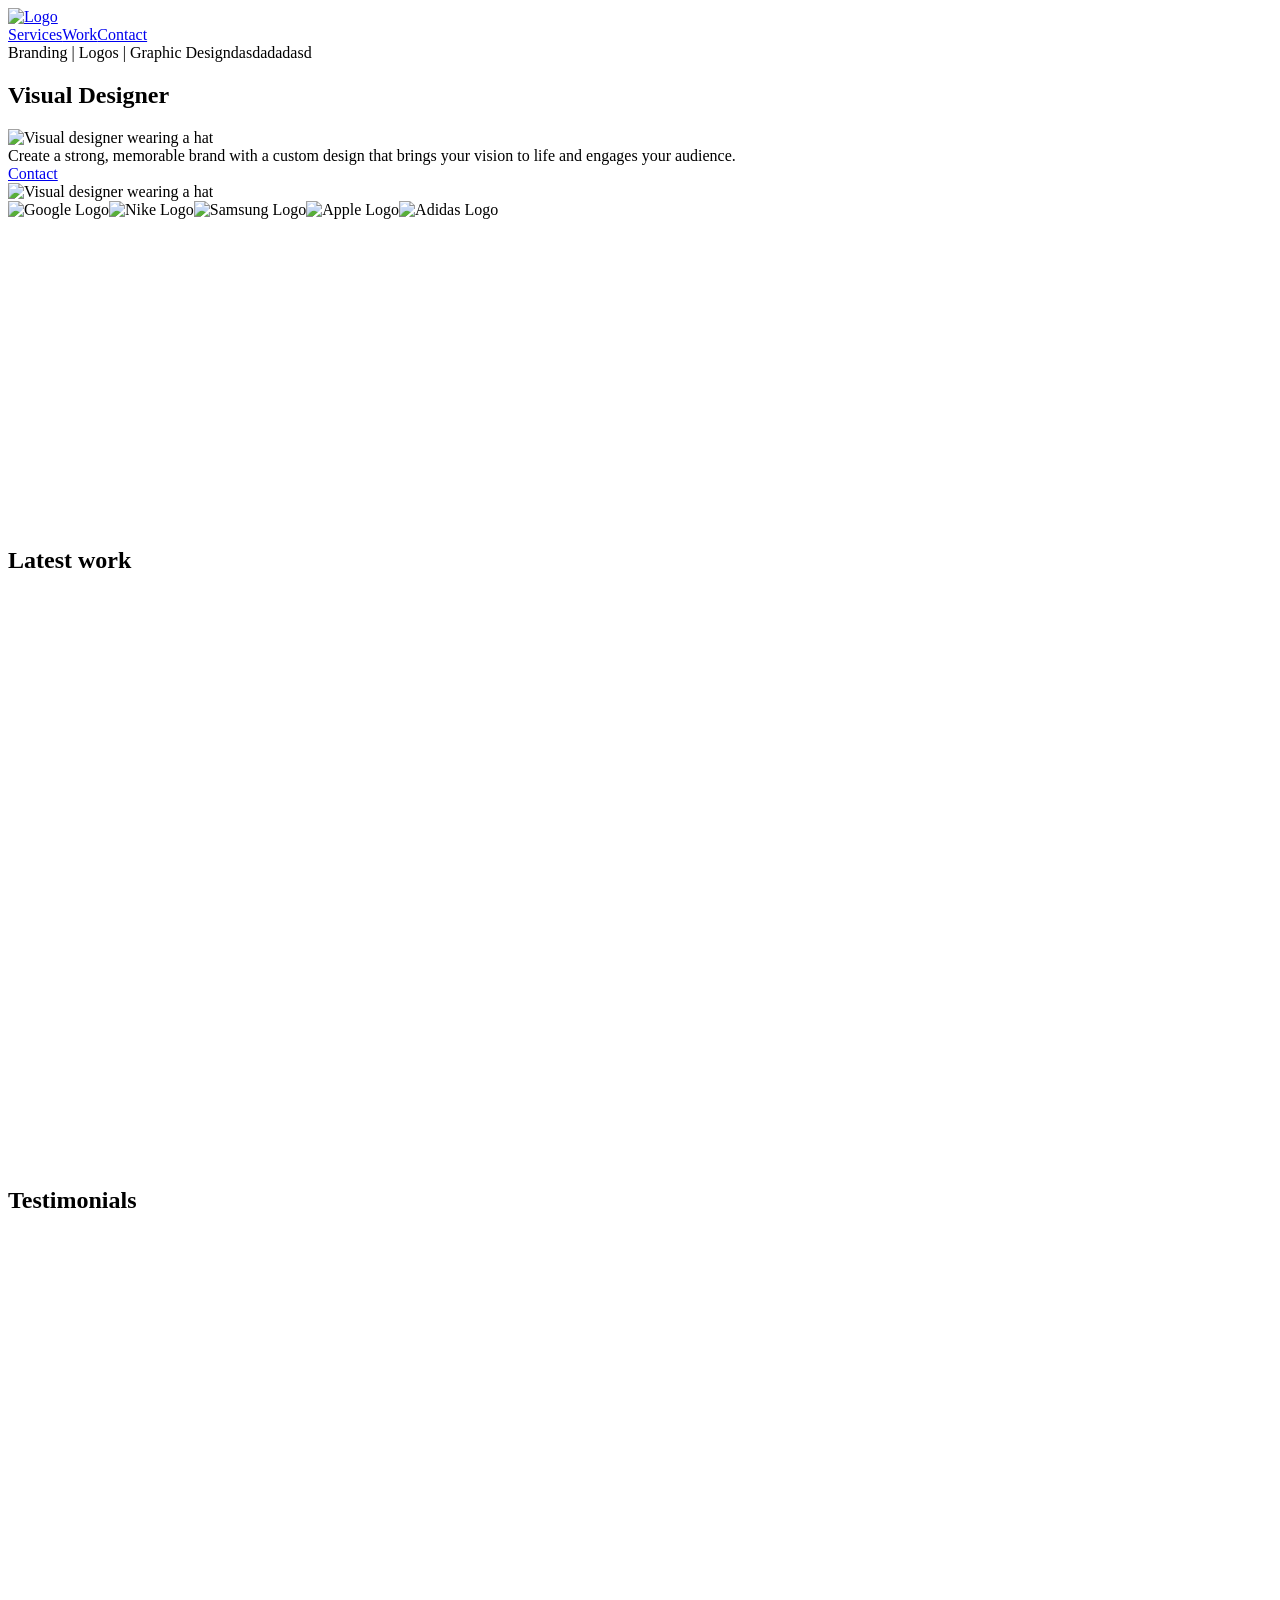
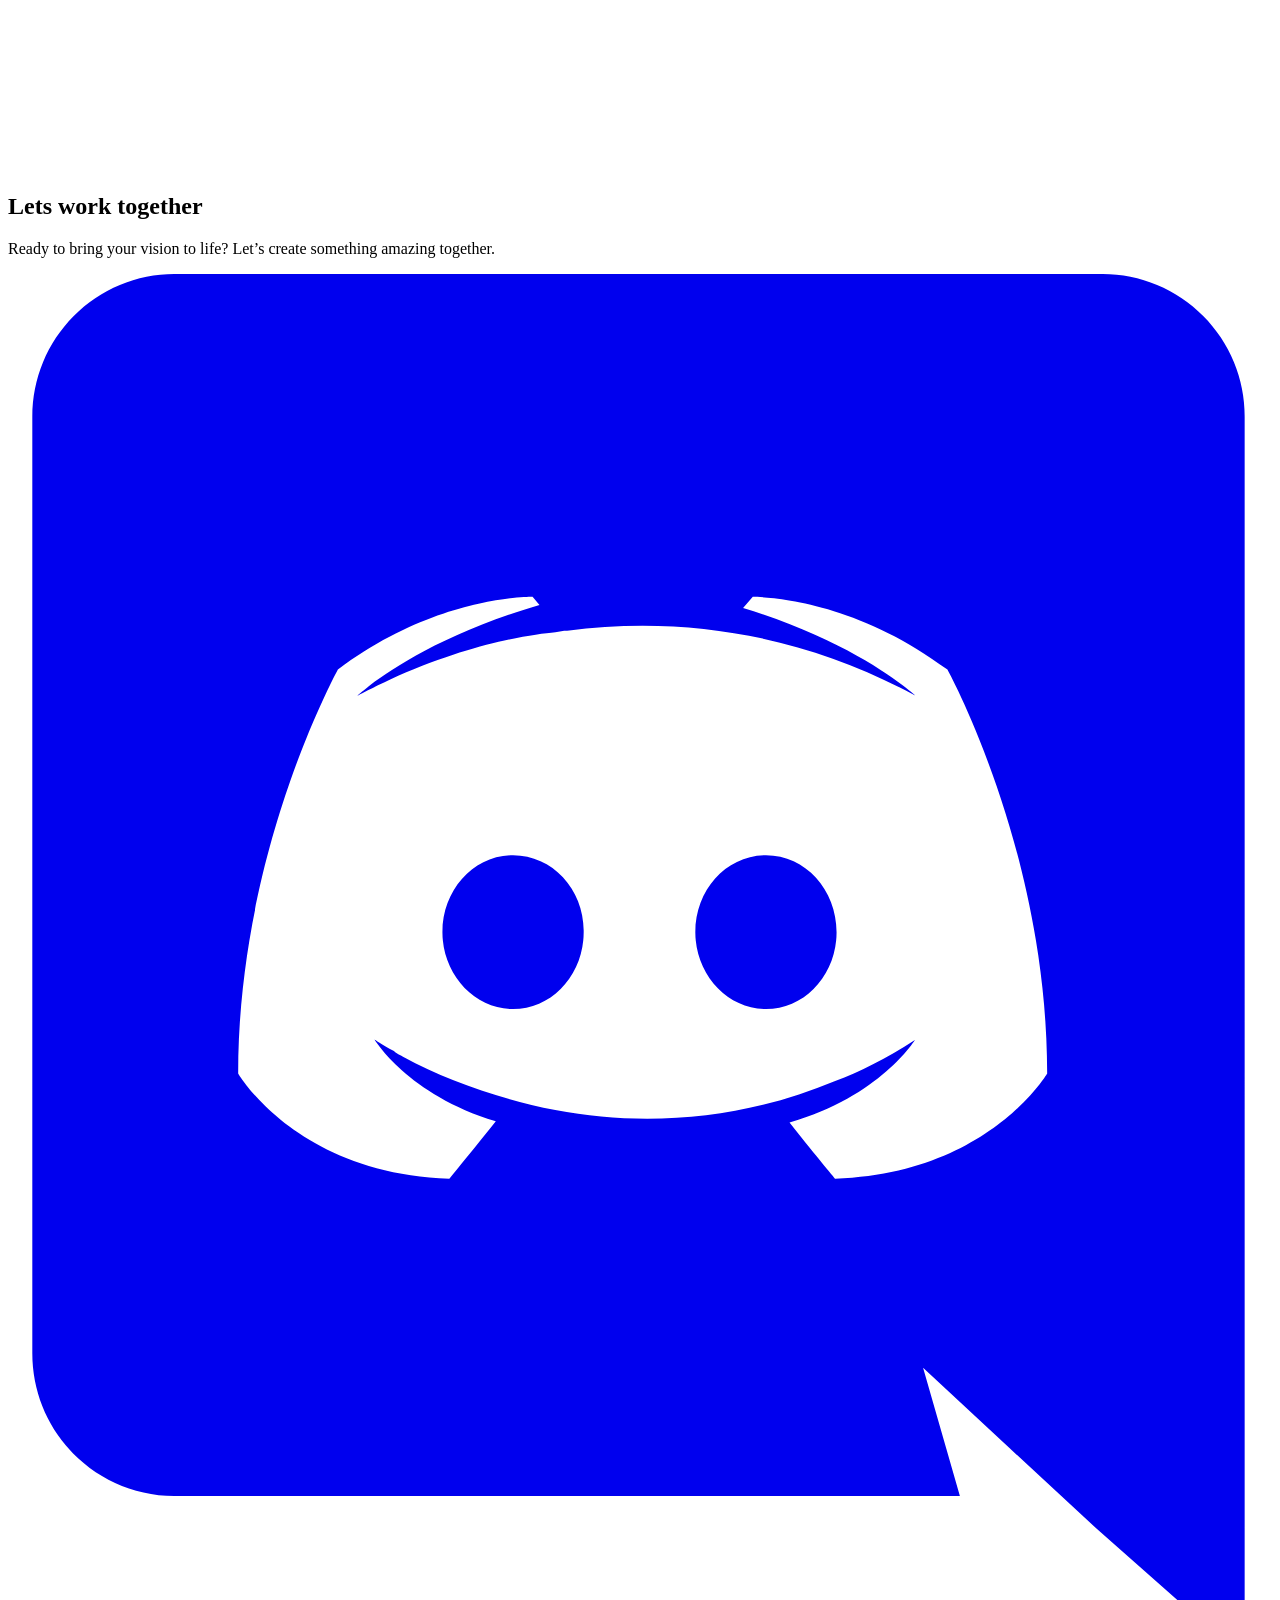
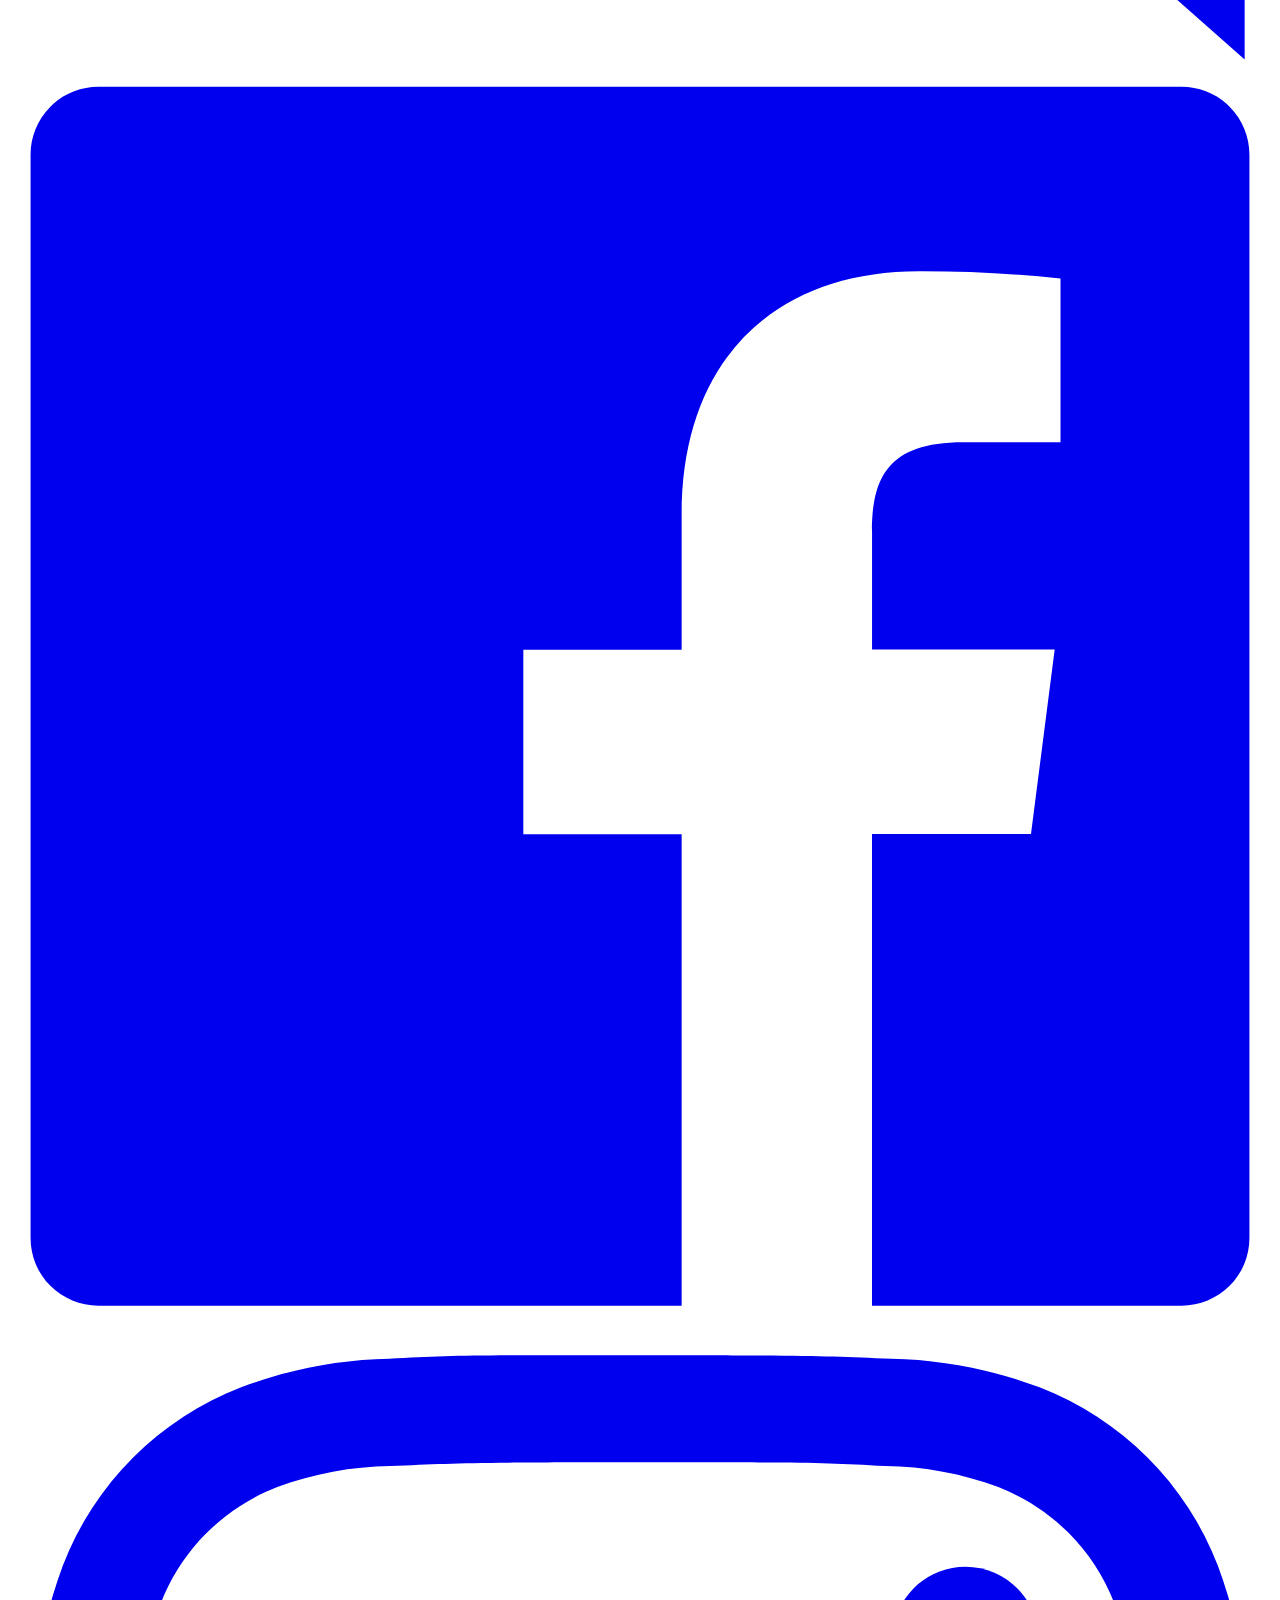
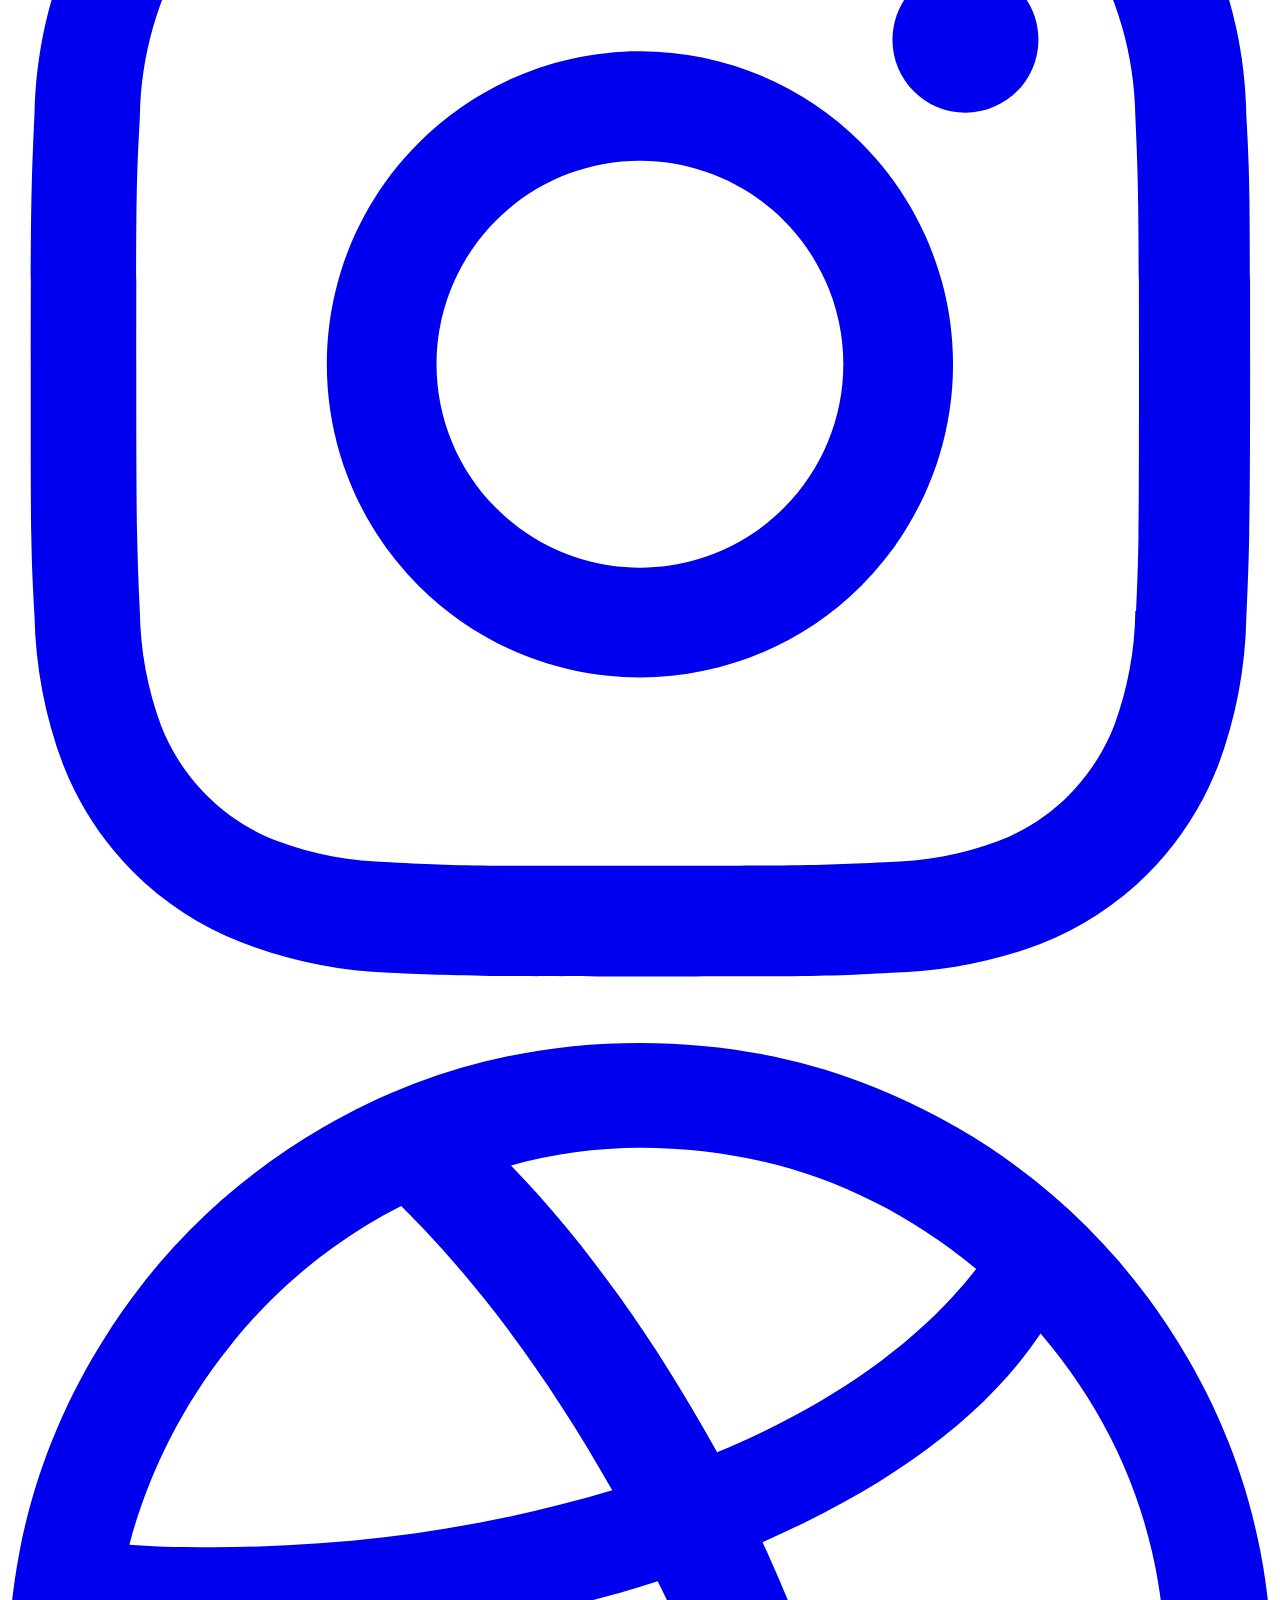
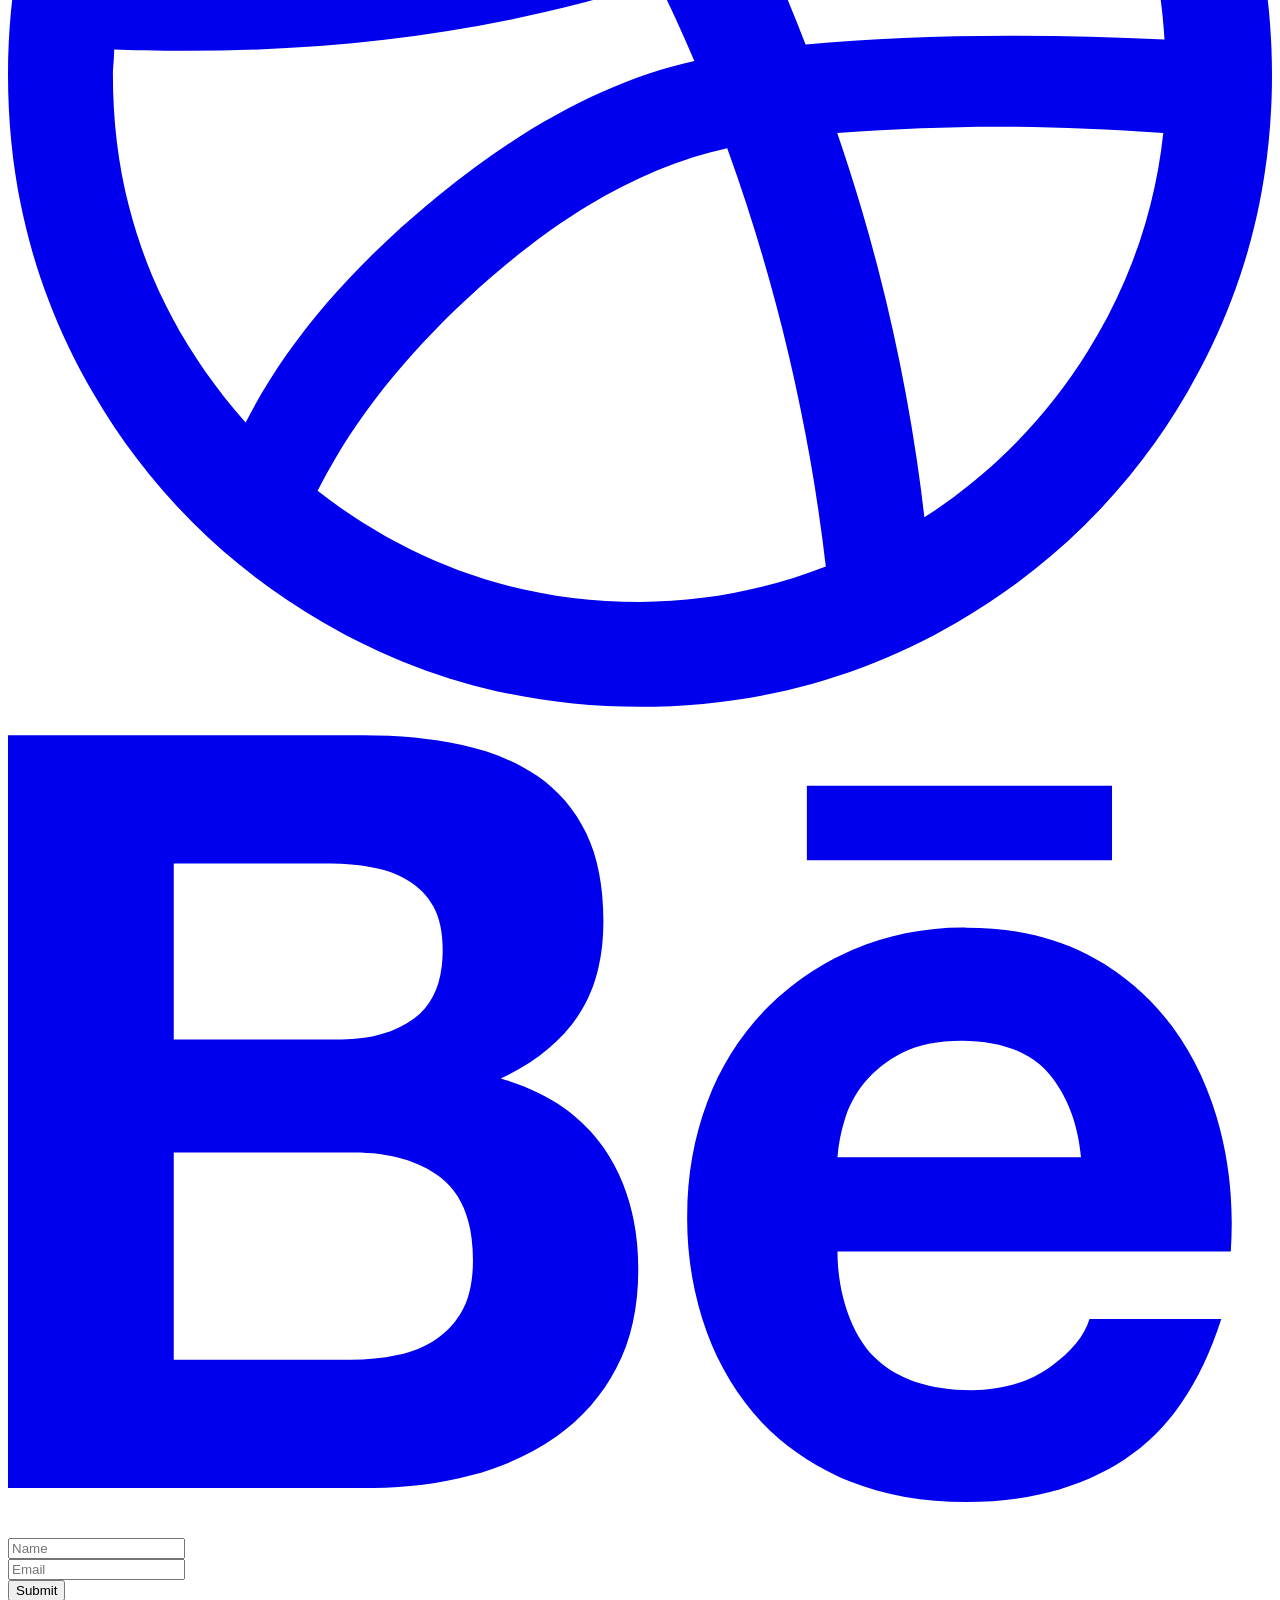
==== commit 72c6ca1f: "Update index.html" ====
--- a/index.html
+++ b/index.html
@@ -128,7 +128,7 @@
                 class="w-box cry9bxc c1lfjoq7 c162wrvg c1sldgd7 c1rstvfo c12f3mdq cm7fzb7 cxuma7n"
               >
                 <div class="w-text c160atll c11dowh9 c32myit cwrra4i">
-                  Branding | Logos | Graphic Design
+                  Branding | Logos | Graphic Designdasdadadasd
                 </div>
                 <h1
                   class="w-heading c11nr3ex c10r87ok c11dowh9 c32myit cwrra4i"
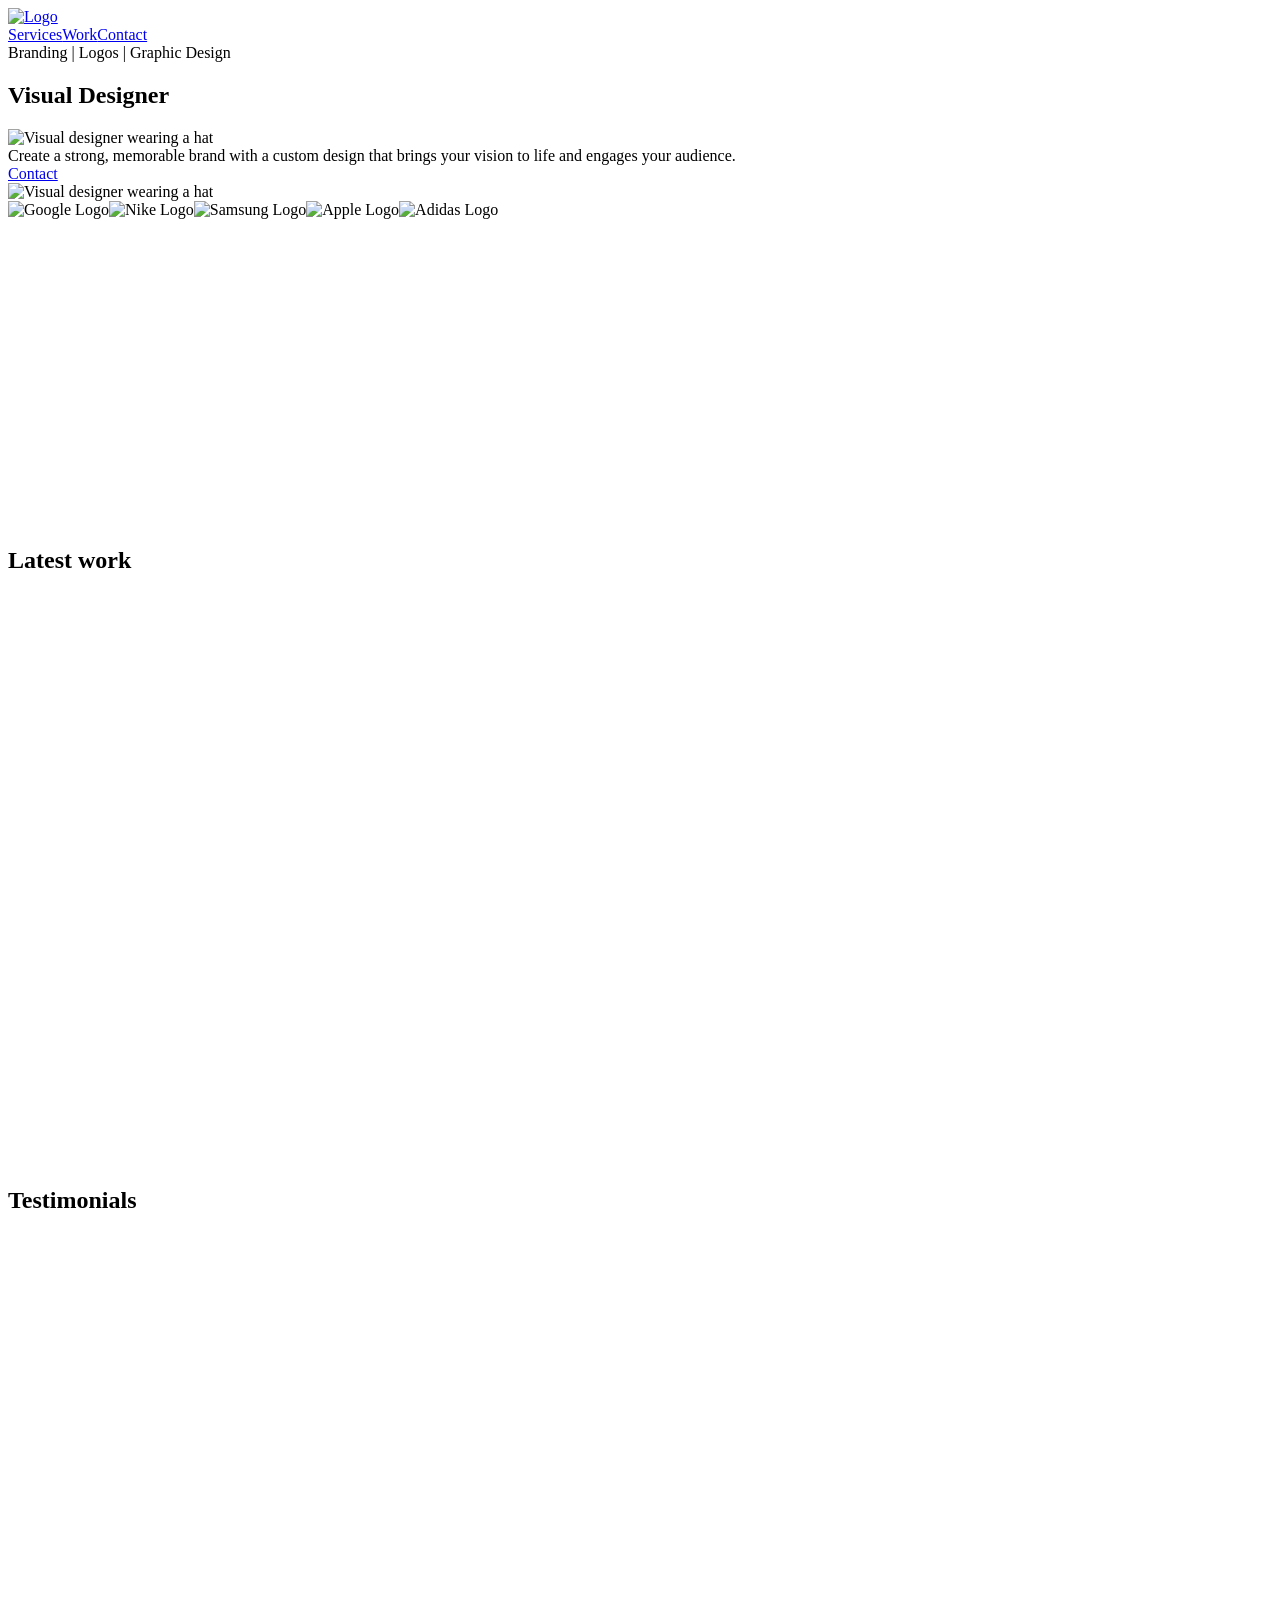
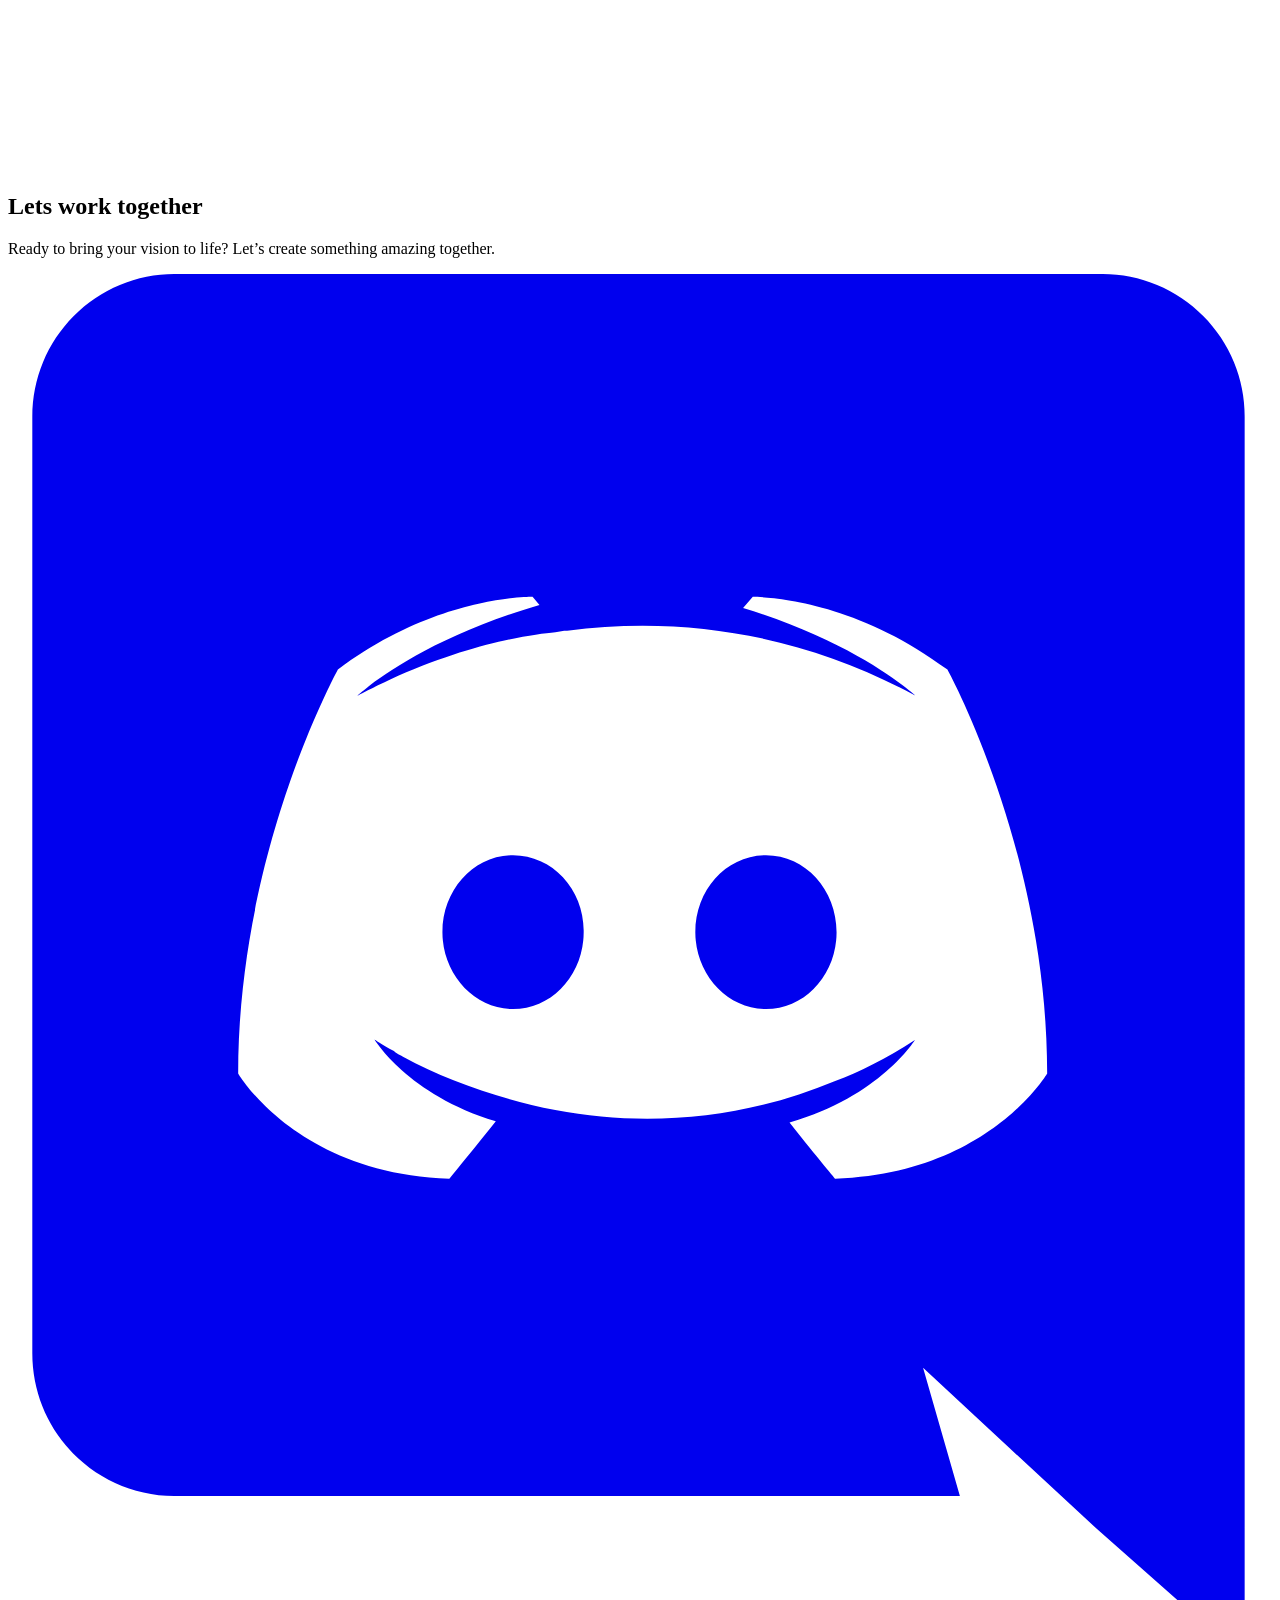
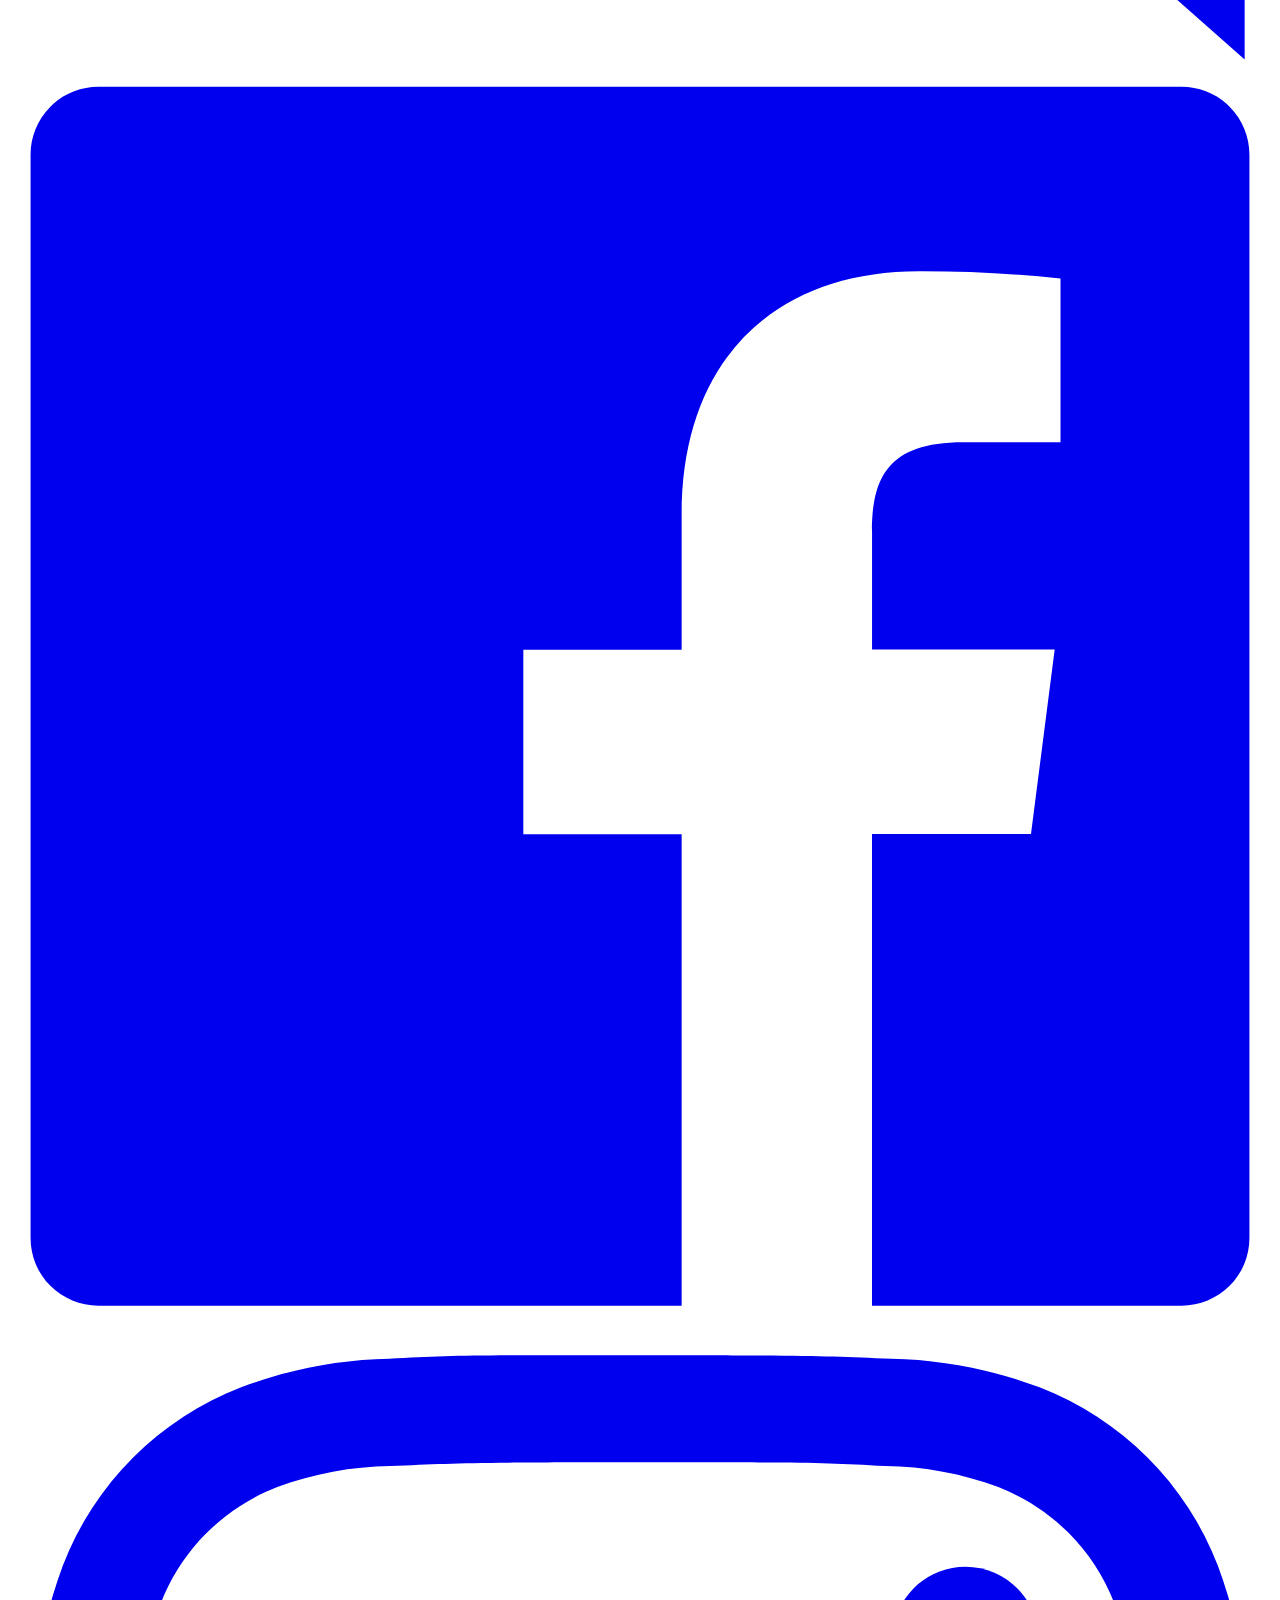
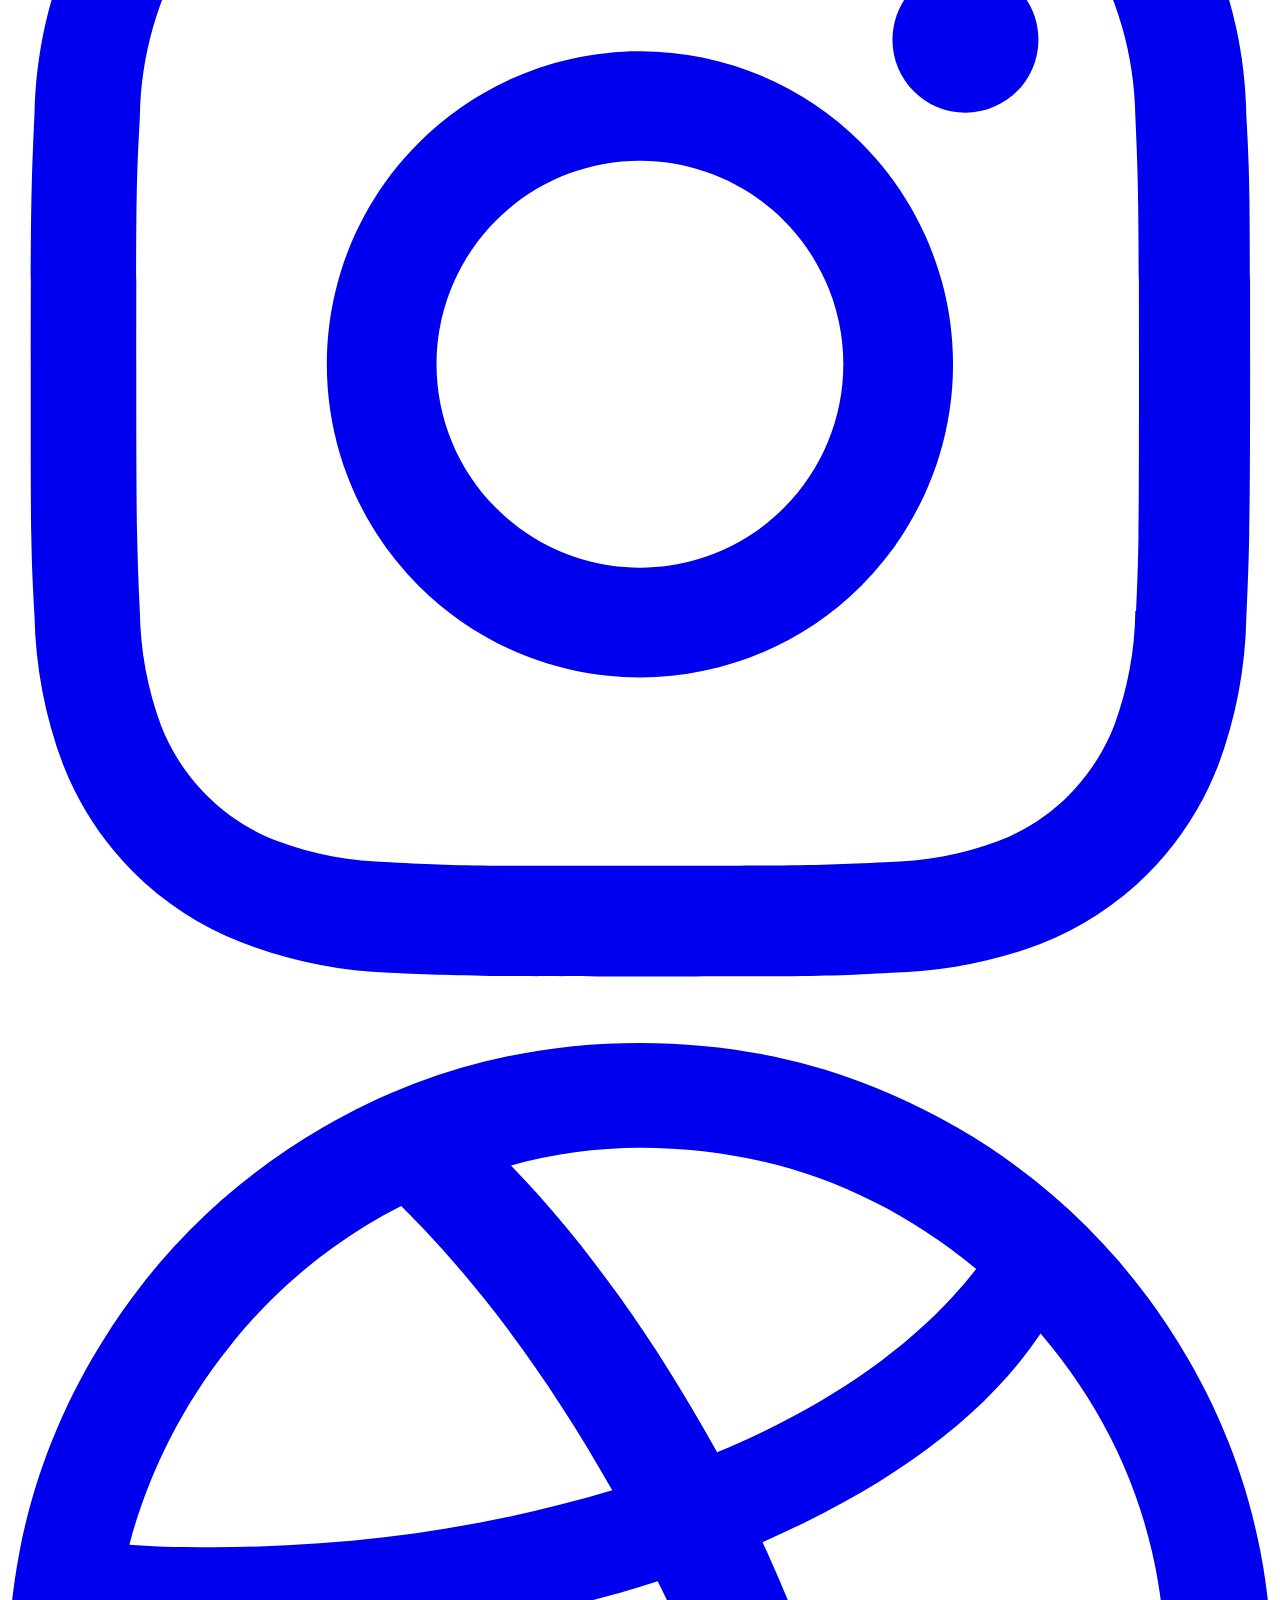
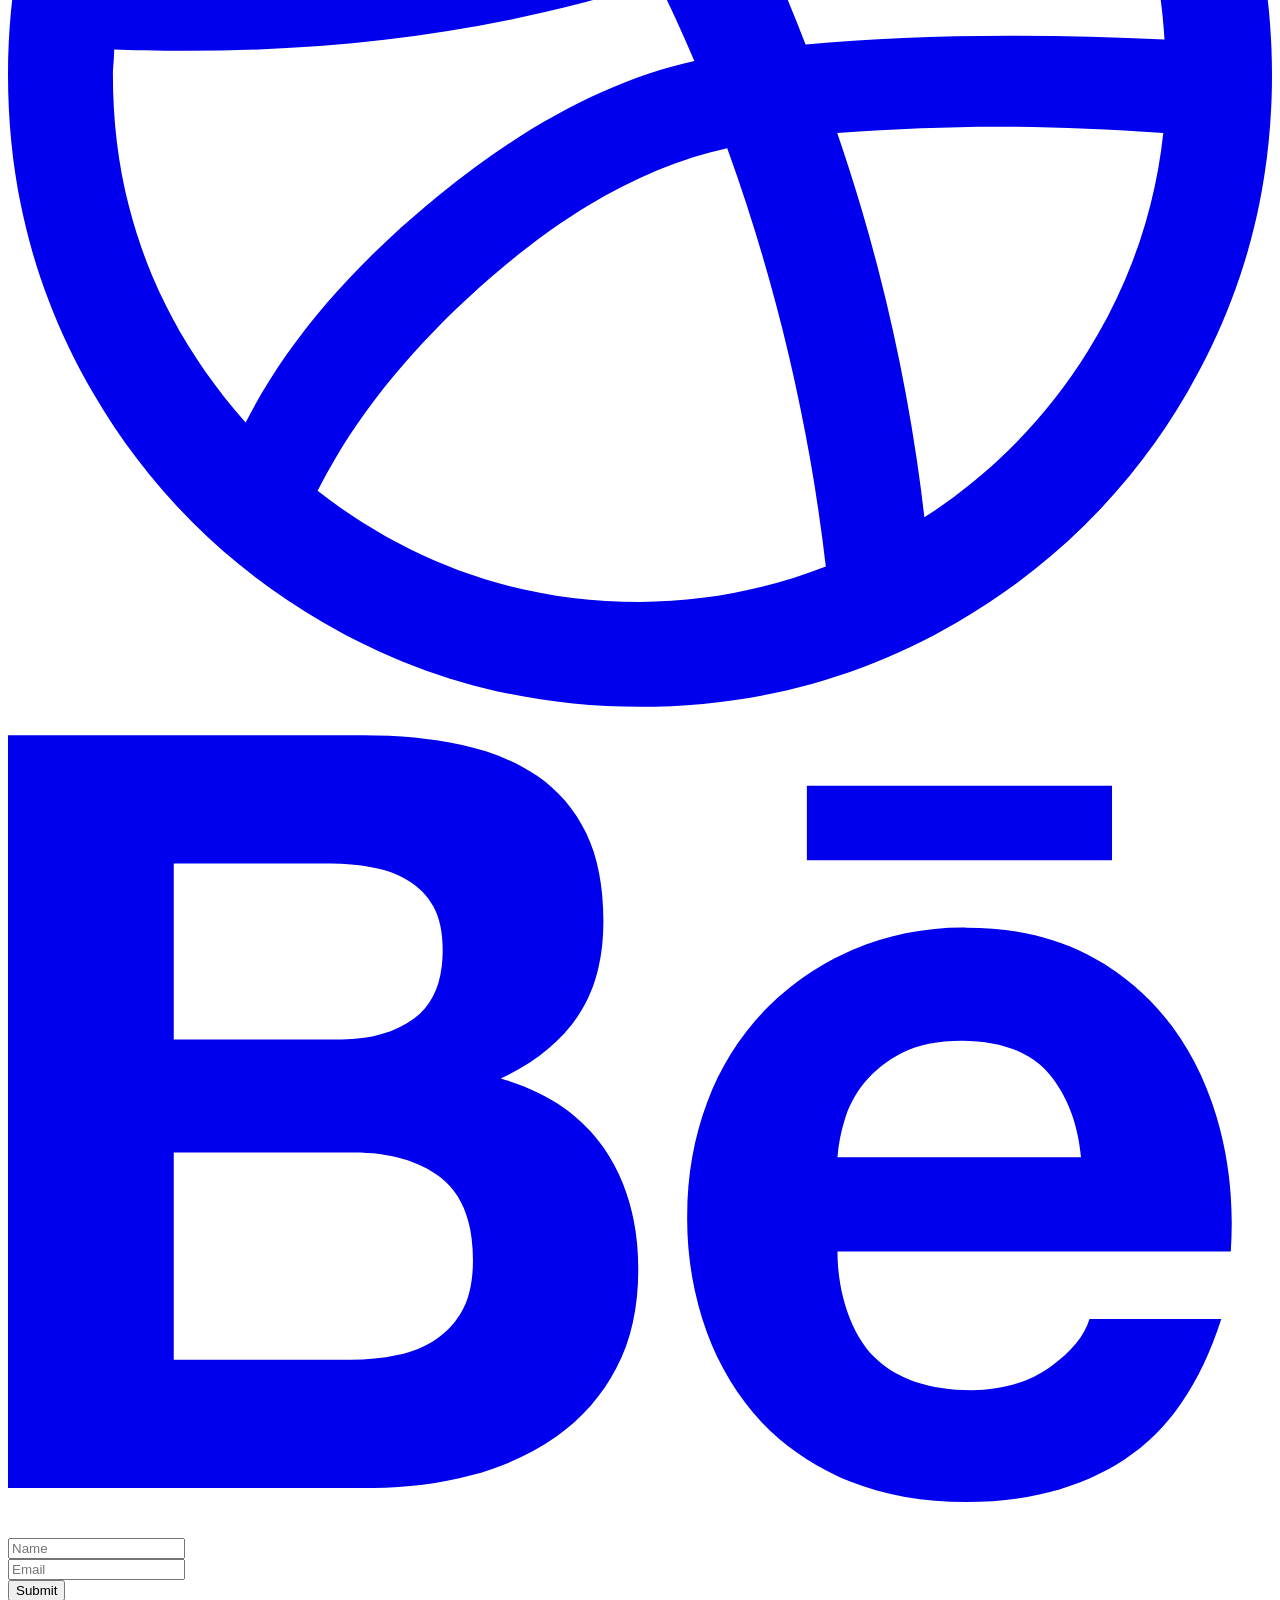
==== commit a9af8014: "Add files via upload" ====
--- a/index.html
+++ b/index.html
@@ -128,7 +128,7 @@
                 class="w-box cry9bxc c1lfjoq7 c162wrvg c1sldgd7 c1rstvfo c12f3mdq cm7fzb7 cxuma7n"
               >
                 <div class="w-text c160atll c11dowh9 c32myit cwrra4i">
-                  Branding | Logos | Graphic Designdasdadadasd
+                  Branding | Logos | Graphic Design
                 </div>
                 <h1
                   class="w-heading c11nr3ex c10r87ok c11dowh9 c32myit cwrra4i"
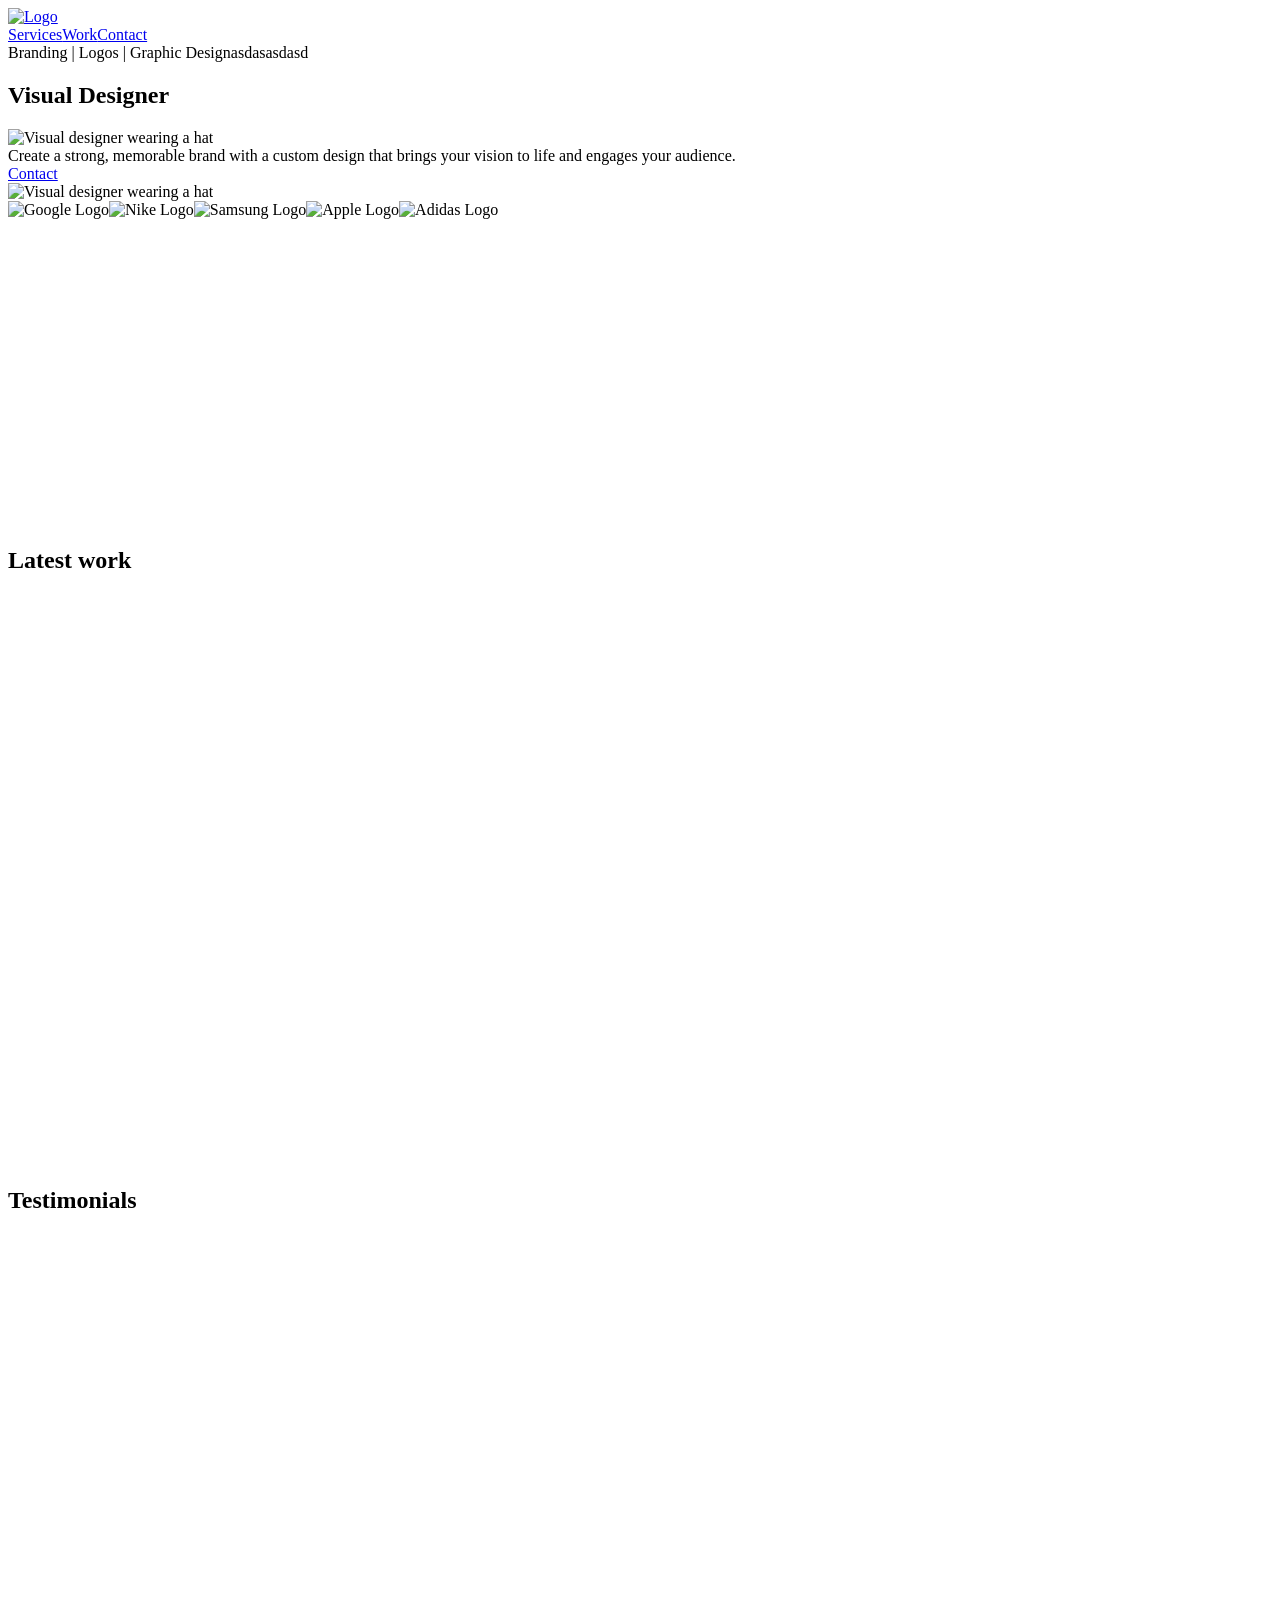
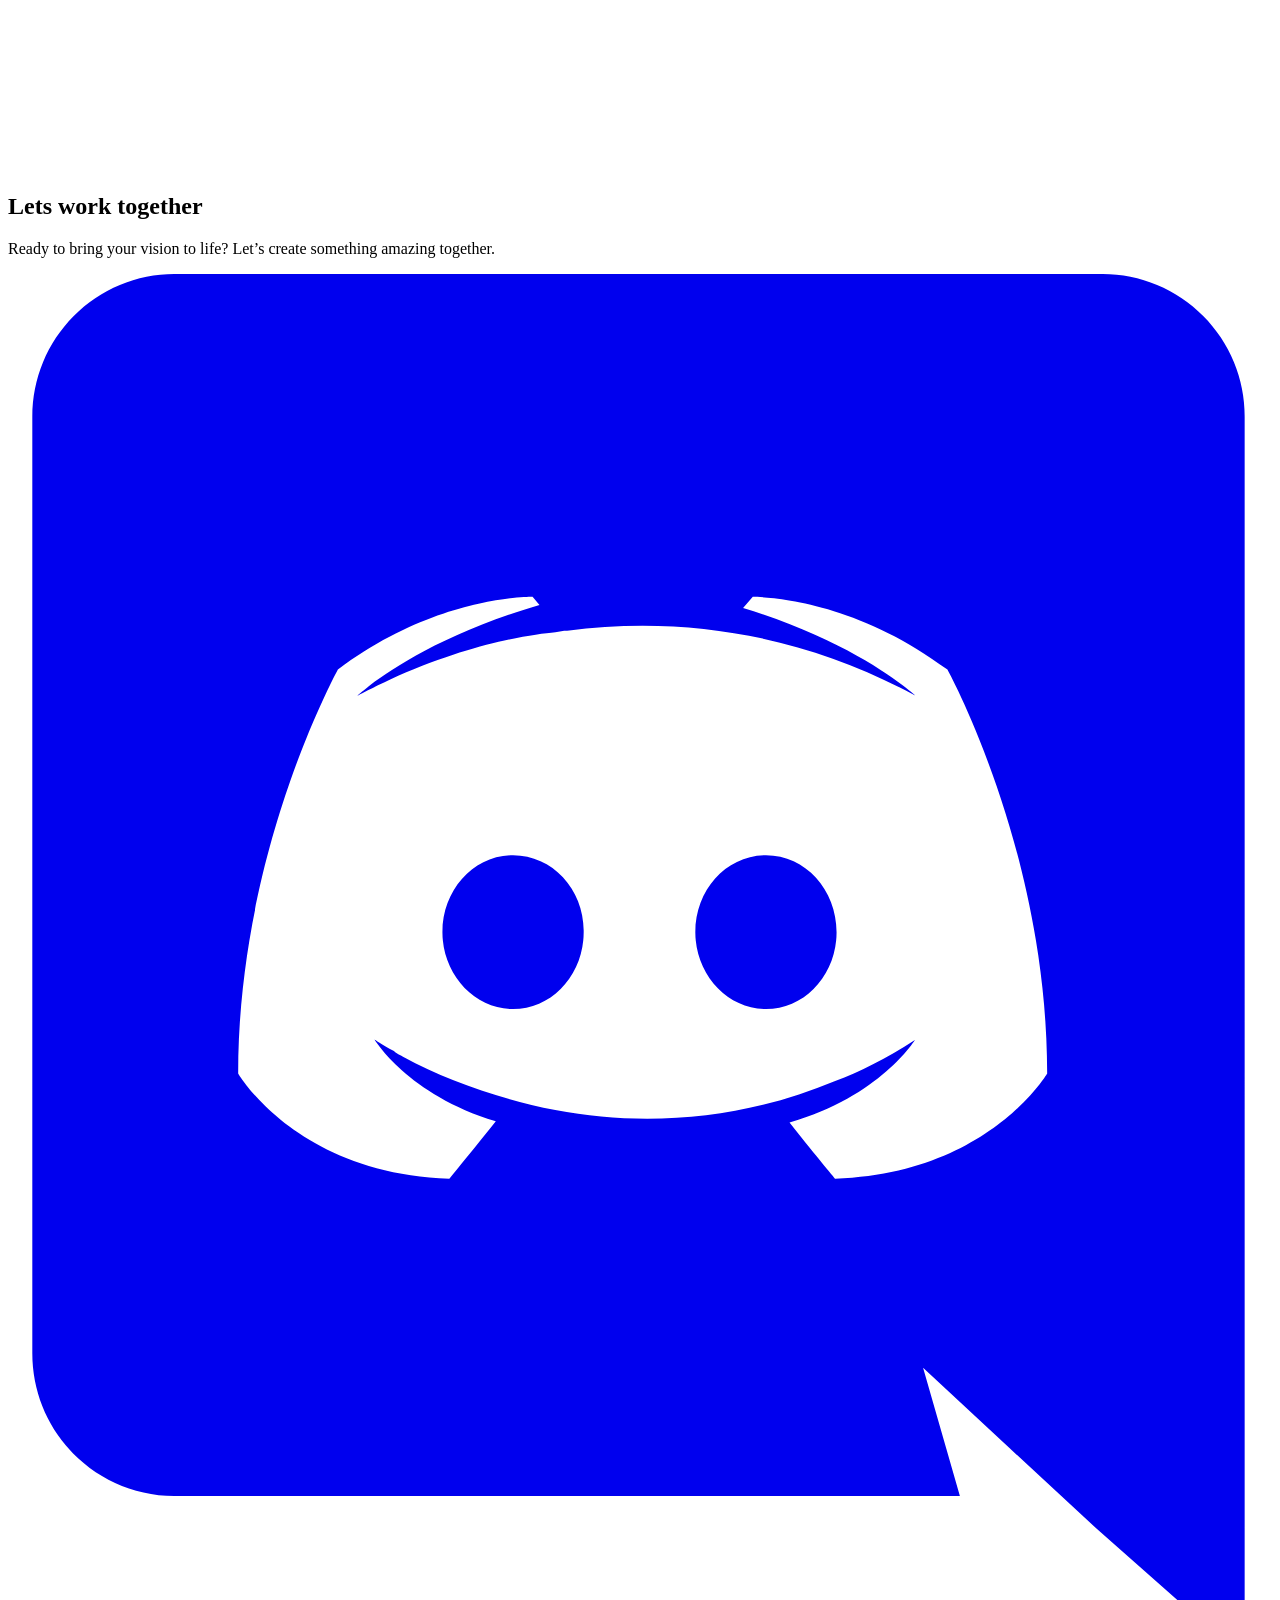
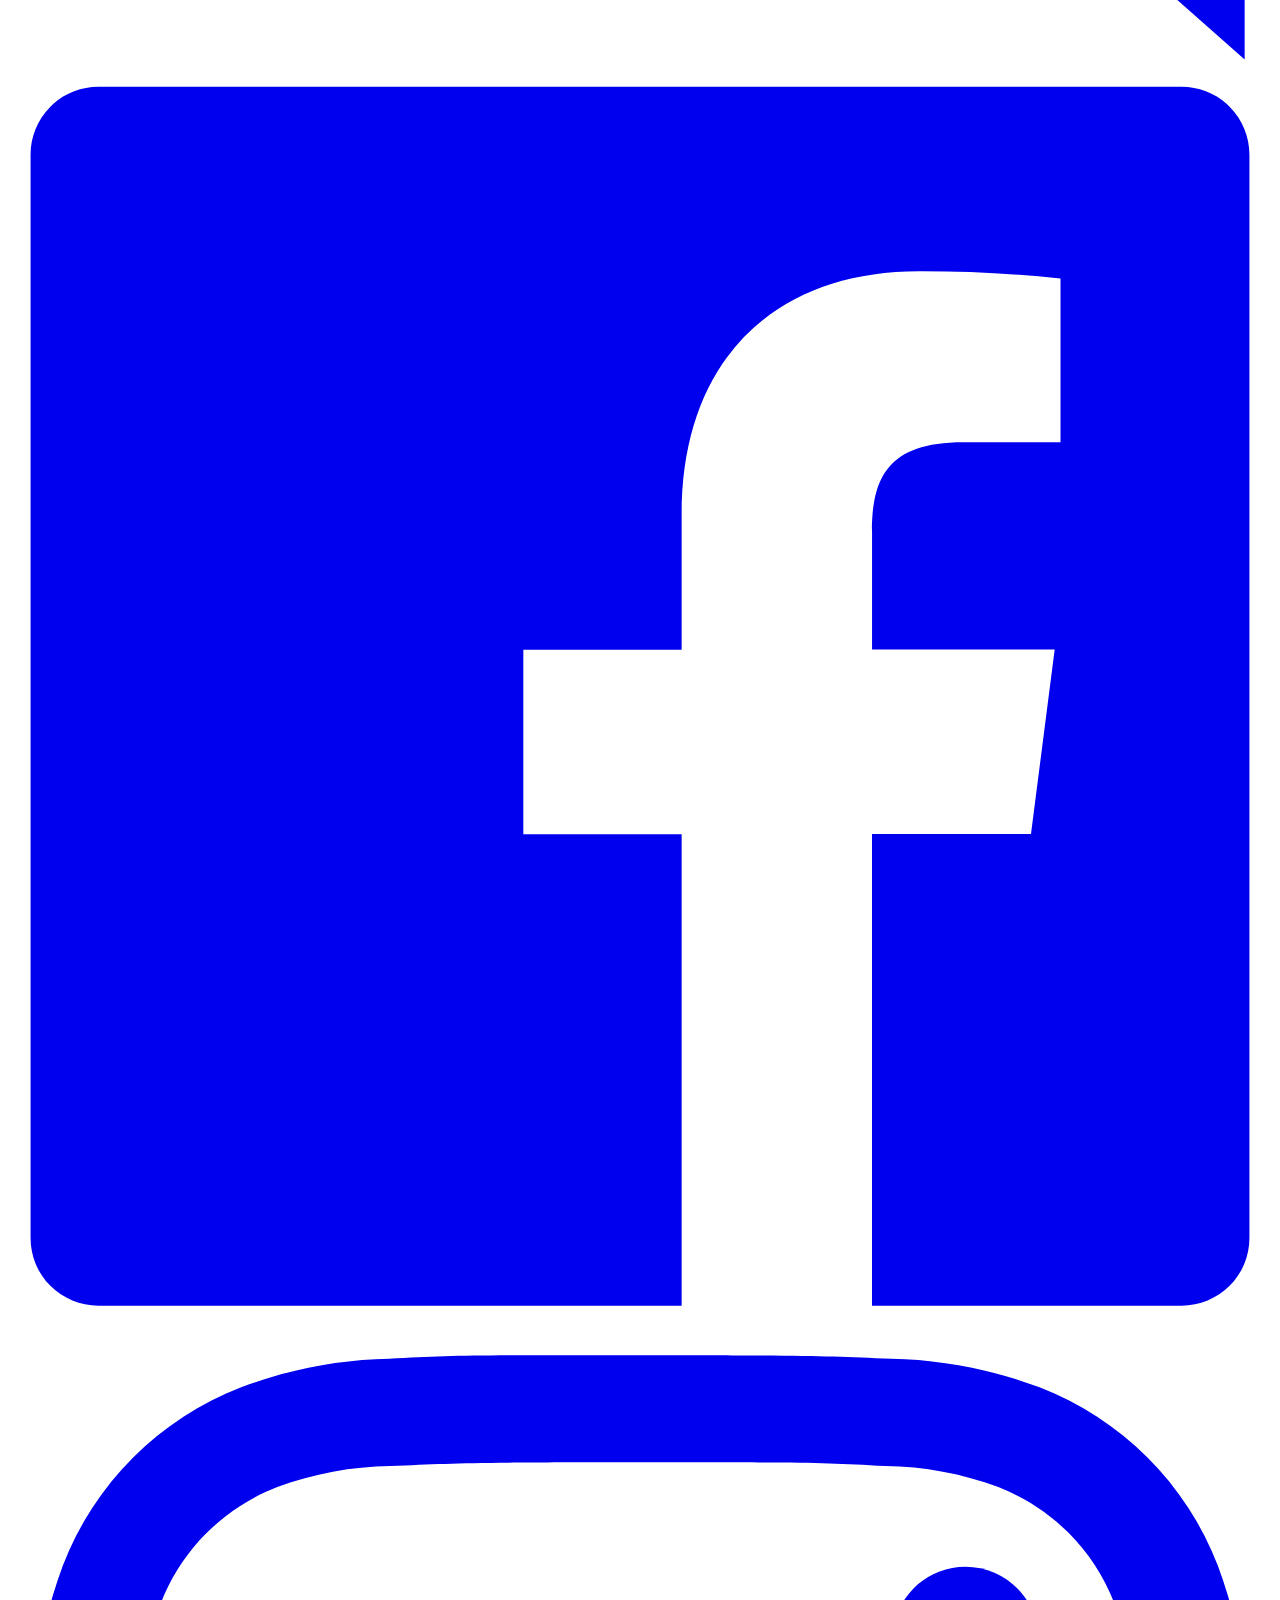
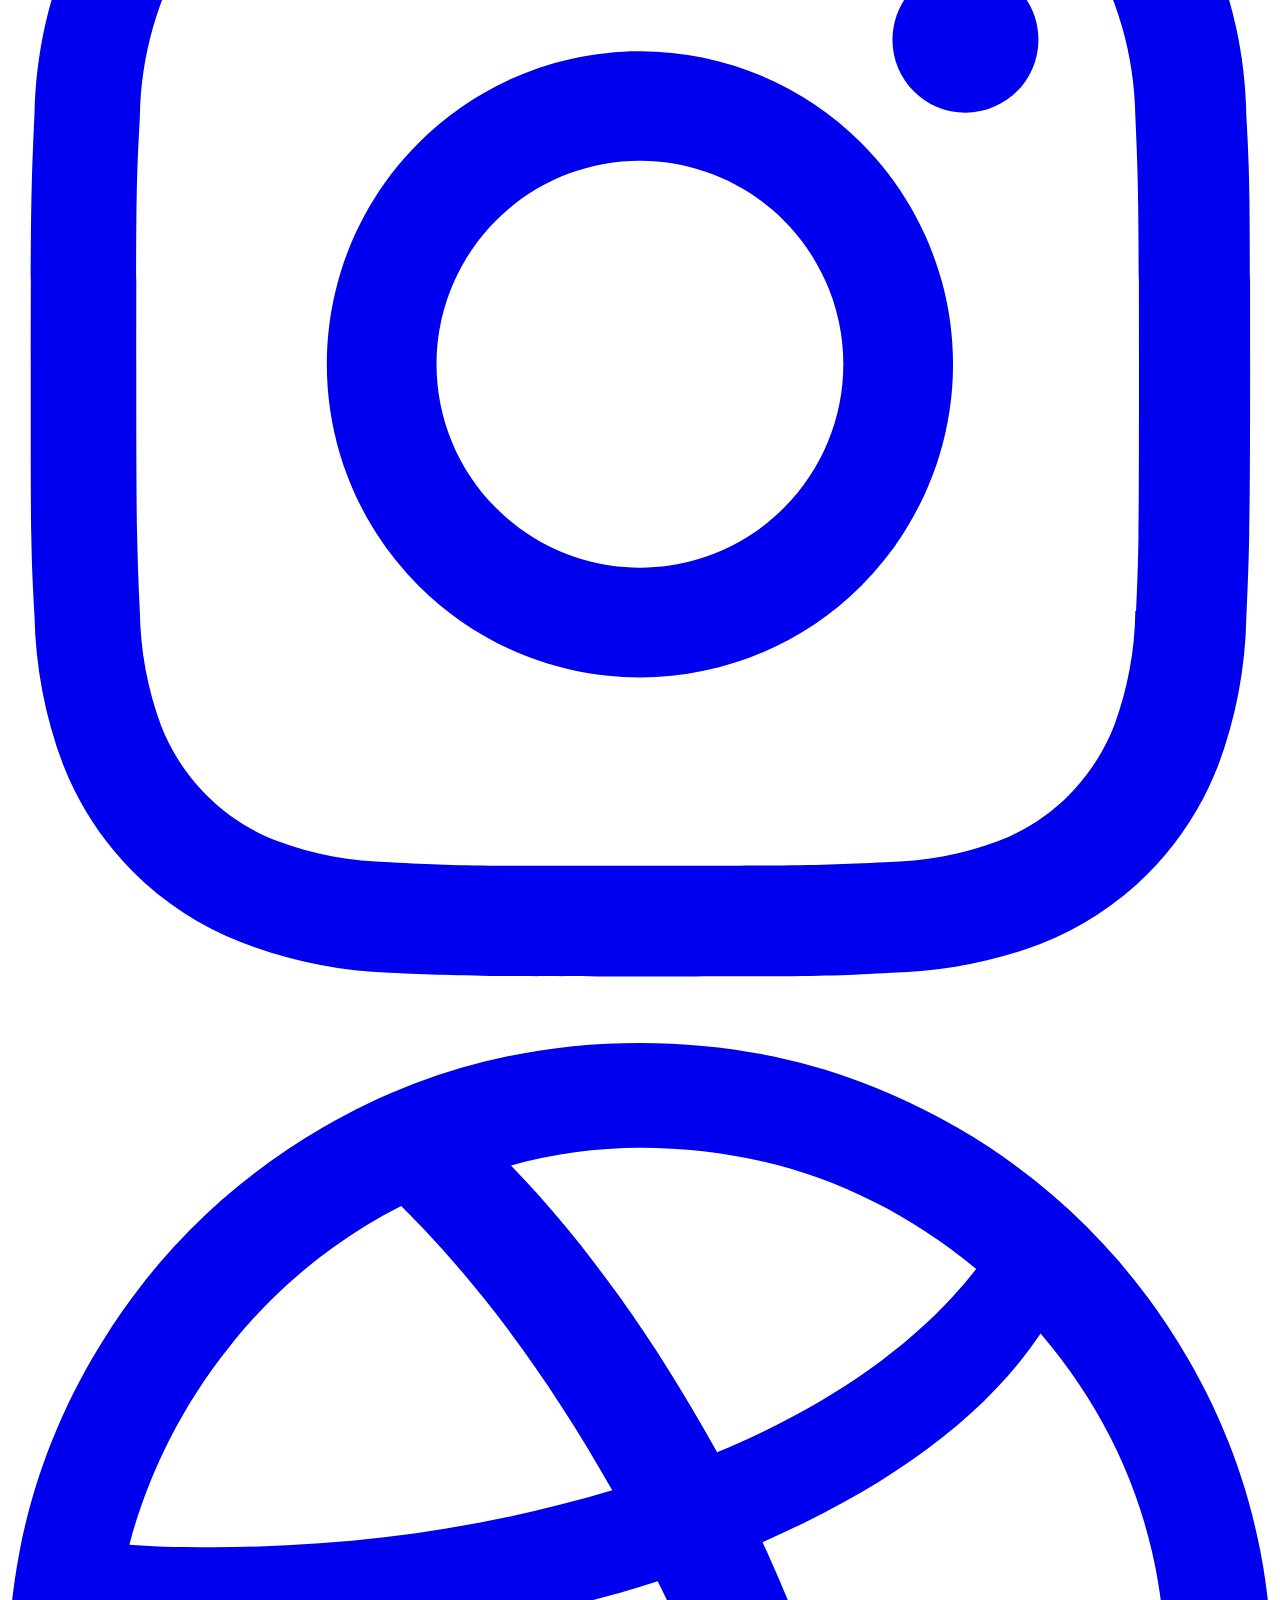
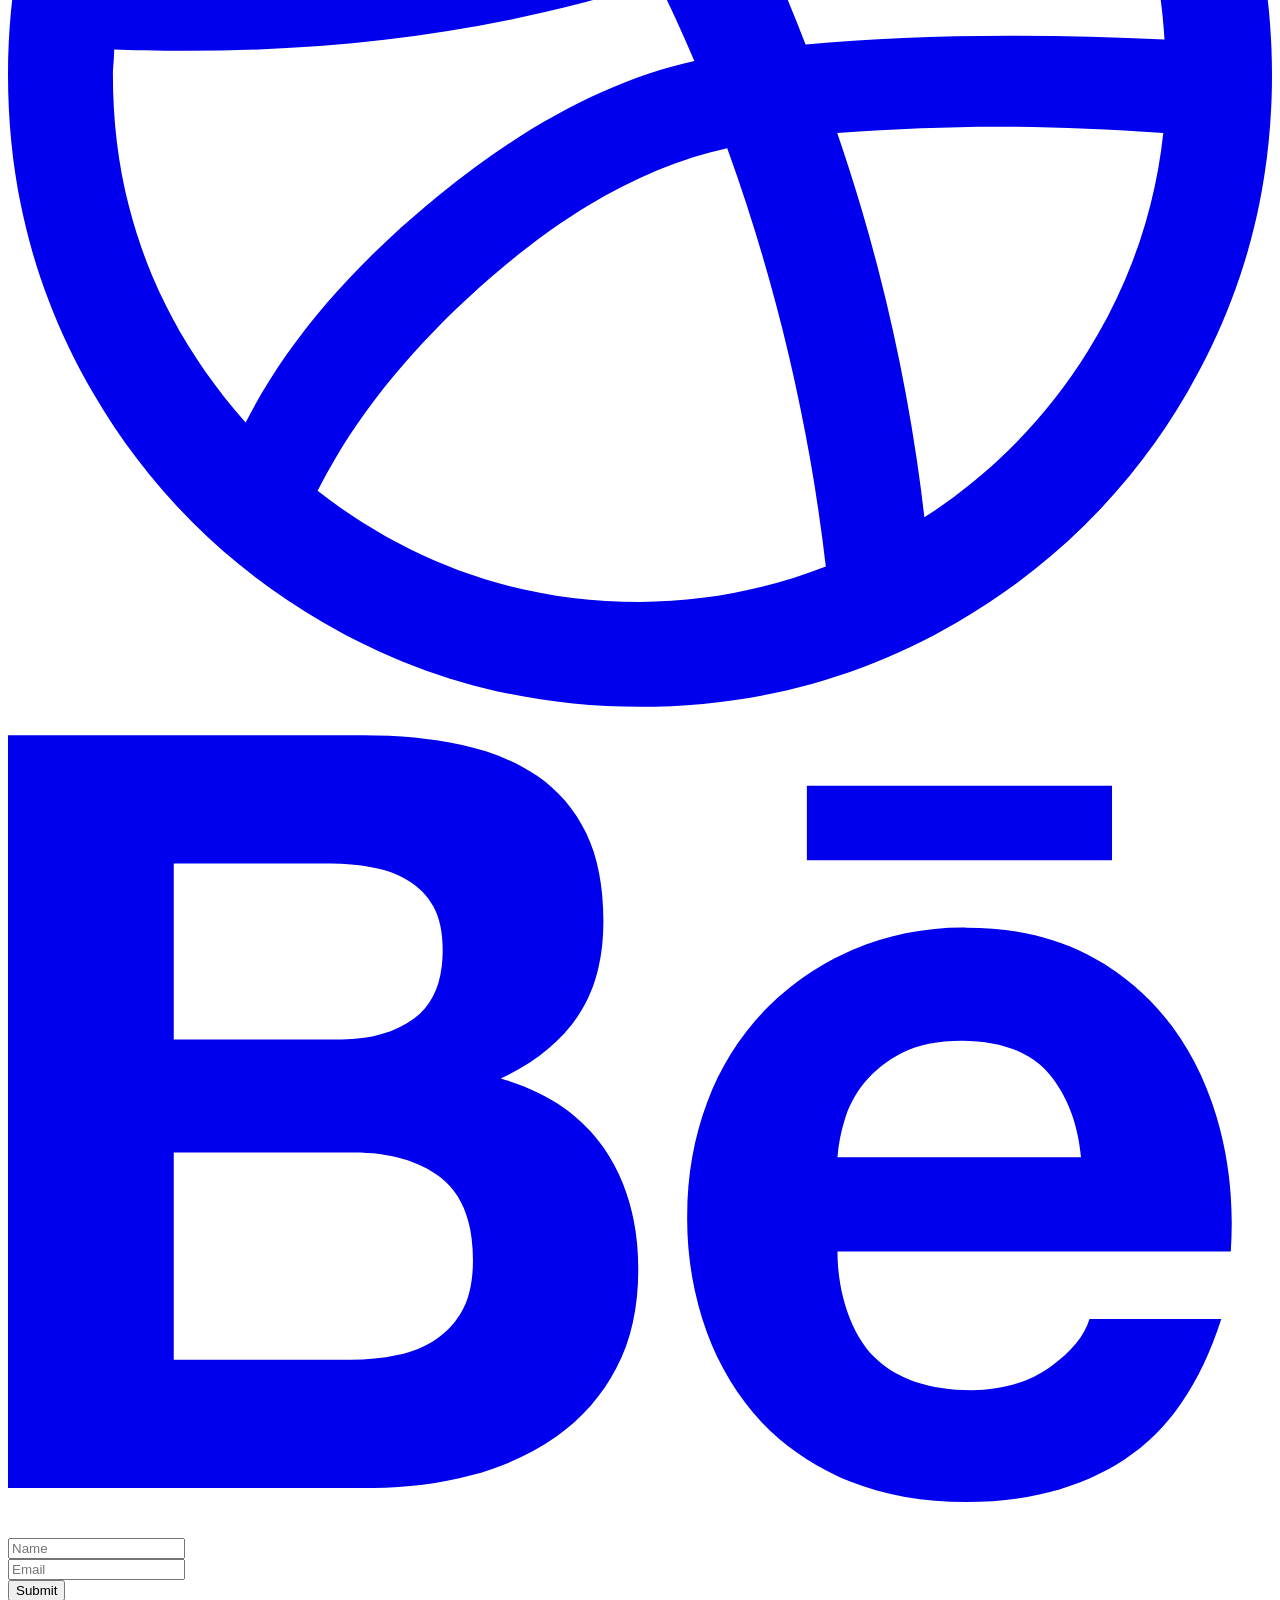
==== commit 70e1539c: "Update index.html" ====
--- a/index.html
+++ b/index.html
@@ -128,7 +128,7 @@
                 class="w-box cry9bxc c1lfjoq7 c162wrvg c1sldgd7 c1rstvfo c12f3mdq cm7fzb7 cxuma7n"
               >
                 <div class="w-text c160atll c11dowh9 c32myit cwrra4i">
-                  Branding | Logos | Graphic Design
+                  Branding | Logos | Graphic Designasdasasdasd
                 </div>
                 <h1
                   class="w-heading c11nr3ex c10r87ok c11dowh9 c32myit cwrra4i"
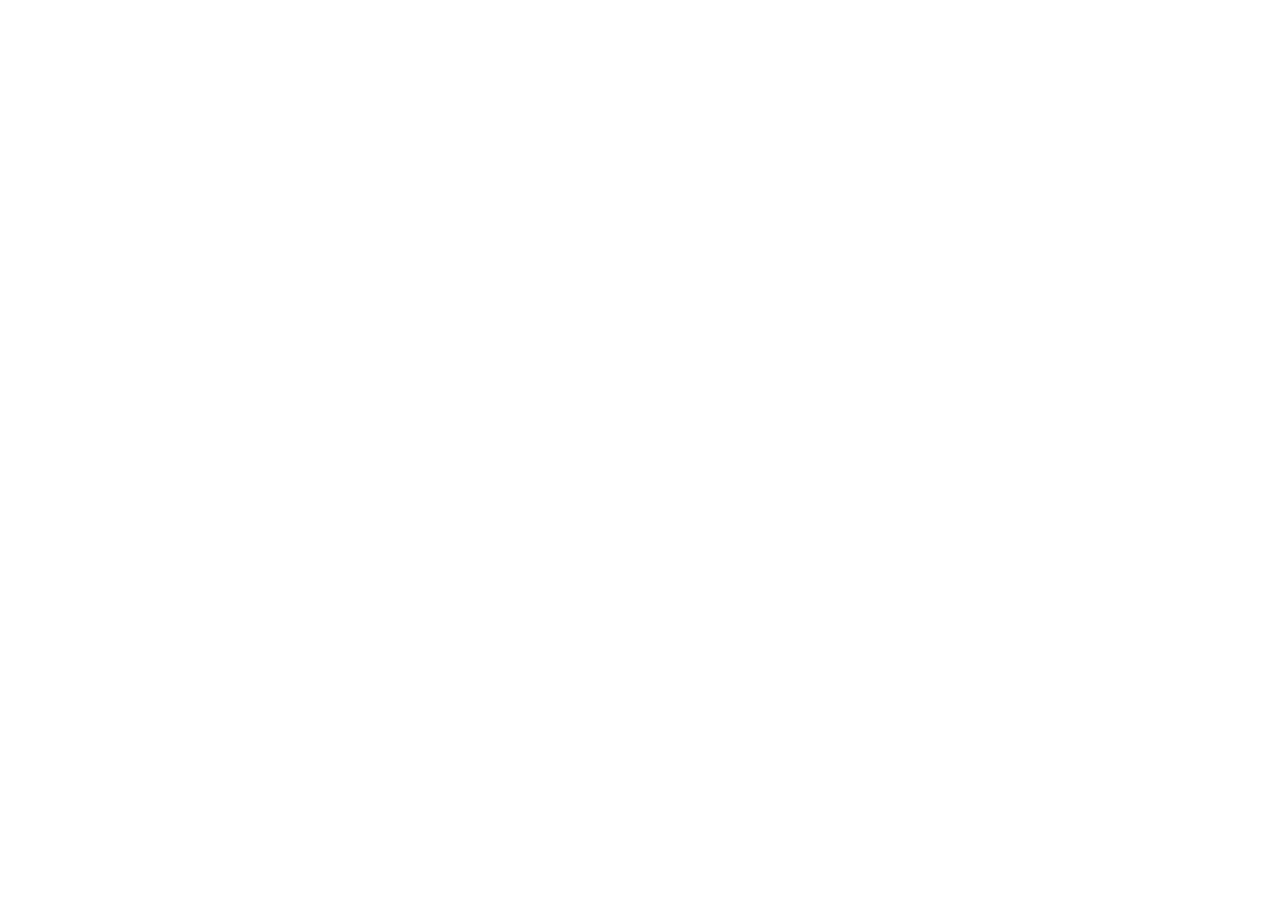
==== commit 05c9dae1: "Add files via upload" ====
--- a/index.html
+++ b/index.html
@@ -1,1481 +1,23 @@
 <!doctype html>
 <html
   lang="en"
-  data-ws-project="6d16be8e-f528-4313-899c-9d08816176e0"
-  data-ws-last-published="2026-03-05T21:09:30.807Z"
+  data-ws-project="03718c0c-f8e7-435d-bad9-900039bbecc7"
+  data-ws-last-published="2026-03-06T12:51:09.212Z"
 >
   <head>
     <link
       rel="stylesheet"
       type="text/css"
-      href="/assets/static/app_generated_index-6937cd5a.B_aK_2rA.css"
+      href="/assets/static/app_generated_index-6937cd5a.Dy7ctRjv.css"
     />
     <meta charset="UTF-8" />
     <meta name="viewport" content="width=device-width,initial-scale=1" />
-    <link
-      rel="preload"
-      as="image"
-      imagesrcset="/assets/logo-template_-Ht60nq6CvKsfX4ygziI9.svg 16w, /assets/logo-template_-Ht60nq6CvKsfX4ygziI9.svg 32w, /assets/logo-template_-Ht60nq6CvKsfX4ygziI9.svg 48w, /assets/logo-template_-Ht60nq6CvKsfX4ygziI9.svg 64w, /assets/logo-template_-Ht60nq6CvKsfX4ygziI9.svg 96w, /assets/logo-template_-Ht60nq6CvKsfX4ygziI9.svg 128w, /assets/logo-template_-Ht60nq6CvKsfX4ygziI9.svg 256w"
-      imagesizes="100vw"
-    />
-    <link
-      rel="preload"
-      as="image"
-      imagesrcset="/assets/HeaderImage_1_(1)_hhX8GgRJWBCpcrJv6miLV.png 16w, /assets/HeaderImage_1_(1)_hhX8GgRJWBCpcrJv6miLV.png 32w, /assets/HeaderImage_1_(1)_hhX8GgRJWBCpcrJv6miLV.png 48w, /assets/HeaderImage_1_(1)_hhX8GgRJWBCpcrJv6miLV.png 64w, /assets/HeaderImage_1_(1)_hhX8GgRJWBCpcrJv6miLV.png 96w, /assets/HeaderImage_1_(1)_hhX8GgRJWBCpcrJv6miLV.png 128w, /assets/HeaderImage_1_(1)_hhX8GgRJWBCpcrJv6miLV.png 256w, /assets/HeaderImage_1_(1)_hhX8GgRJWBCpcrJv6miLV.png 384w, /assets/HeaderImage_1_(1)_hhX8GgRJWBCpcrJv6miLV.png 640w, /assets/HeaderImage_1_(1)_hhX8GgRJWBCpcrJv6miLV.png 750w, /assets/HeaderImage_1_(1)_hhX8GgRJWBCpcrJv6miLV.png 828w, /assets/HeaderImage_1_(1)_hhX8GgRJWBCpcrJv6miLV.png 1080w, /assets/HeaderImage_1_(1)_hhX8GgRJWBCpcrJv6miLV.png 1200w, /assets/HeaderImage_1_(1)_hhX8GgRJWBCpcrJv6miLV.png 1920w"
-      imagesizes="100vw"
-    />
-    <link rel="icon" href="/assets/logo_r1qaJQiri6sK3rPyq-Sar.svg" />
-    <link
-      rel="preload"
-      href="/assets/Epilogue-VariableFont_wght_UMmD5uKuAMfCr3au74g5m.ttf"
-      as="font"
-      crossorigin="anonymous"
-    />
     <meta property="og:url" content="https://url/" />
-    <meta property="og:title" content="Visual Designer" />
+    <meta property="og:title" content="Home" />
     <meta property="og:type" content="website" />
-    <meta property="og:site_name" content="Visual Designer" />
-    <meta
-      name="description"
-      content="Visual designer that will create a strong, memorable brand with a custom design that brings your vision to life and engages your audience."
-    />
-    <meta
-      property="og:description"
-      content="Visual designer that will create a strong, memorable brand with a custom design that brings your vision to life and engages your audience."
-    />
-    <meta
-      property="og:image"
-      content="/assets/visual-designer-cover_yMVn9wGLHxdLBHmc3ZgVs.png"
-    />
-    <meta property="twitter:card" content="summary_large_image" />
-    <title>Visual Designer</title>
-    <script type="application/ld+json">
-      {
-        "@context": "https://schema.org",
-        "@type": "WebSite",
-        "name": "Visual Designer"
-      }
-    </script>
+    <title>Home</title>
   </head>
-  <body class="w-body">
-    <div class="w-box">
-      <div style="display: contents">
-        <div style="display: contents">
-          <div class="w-html-embed">
-            <style>
-              /* Remove preset margins on paragraphs. Margins on other elements, such as headings, are moved via Tokens. */
-              p {
-                margin: 0;
-              }
-              /* Make links scroll to their sections smoothly. */
-              * {
-                scroll-behavior: smooth;
-              }
-            </style>
-          </div>
-          <nav
-            class="w-box c1357293 c9jnjeu c5tmc3l c1ldum37 czr2pxy c155uc7w cry9bxc c1lxiyww ca4qjwu c1cdc69r c18v2pa2 c1qyy4dh cup9vyi c1n5d942 c1y4fwd4 c14yifpe c113k288 c6hjwpc"
-          >
-            <a href="/" class="w-link"
-              ><img
-                alt="Logo"
-                width="94"
-                height="40"
-                src="/assets/logo-template_-Ht60nq6CvKsfX4ygziI9.svg"
-                class="w-image"
-                sizes="100vw"
-                srcset="
-                  /assets/logo-template_-Ht60nq6CvKsfX4ygziI9.svg  16w,
-                  /assets/logo-template_-Ht60nq6CvKsfX4ygziI9.svg  32w,
-                  /assets/logo-template_-Ht60nq6CvKsfX4ygziI9.svg  48w,
-                  /assets/logo-template_-Ht60nq6CvKsfX4ygziI9.svg  64w,
-                  /assets/logo-template_-Ht60nq6CvKsfX4ygziI9.svg  96w,
-                  /assets/logo-template_-Ht60nq6CvKsfX4ygziI9.svg 128w,
-                  /assets/logo-template_-Ht60nq6CvKsfX4ygziI9.svg 256w
-                "
-                decoding="async"
-                loading="eager"
-            /></a>
-            <div
-              class="w-box cry9bxc c1lxiyww c1qyy4dh c1wt8a7g c10zkoym ct8c5y2"
-            >
-              <a
-                href="/#services"
-                class="w-link c1diw652 cld4m44 c135vpv5 c1e9wxra c1c9nyn co9inq6 c18nx7en c13zjl4p cl60rel czukzo6 c1f2c285"
-                >Services</a
-              ><a
-                href="/#work"
-                class="w-link c1diw652 cld4m44 c135vpv5 c1e9wxra c1c9nyn co9inq6 c18nx7en c13zjl4p cl60rel czukzo6 c1f2c285"
-                >Work</a
-              ><a
-                href="/#contact"
-                class="w-link c1diw652 cld4m44 c135vpv5 c1e9wxra c1c9nyn co9inq6 c18nx7en c13zjl4p cl60rel czukzo6 c1f2c285"
-                >Contact</a
-              >
-            </div>
-          </nav>
-        </div>
-      </div>
-      <main class="w-box">
-        <section class="w-box c33xfh3 c1mzb2kd">
-          <div
-            class="w-box c1357293 c9jnjeu c5tmc3l c1ldum37 czr2pxy c155uc7w copqmak c1lxiyww c10zkoym ct8c5y2 c1f64byh c1qyy4dh c18v2pa2 cx6c9kw c174sw29"
-          >
-            <div
-              class="w-box cry9bxc c1lfjoq7 c16xs6ny c1wt8a7g c1s46o9r cdczzub c1fhkm63 clv8gve"
-            >
-              <div
-                class="w-box cry9bxc c1lfjoq7 c162wrvg c1sldgd7 c1rstvfo c12f3mdq cm7fzb7 cxuma7n"
-              >
-                <div class="w-text c160atll c11dowh9 c32myit cwrra4i">
-                  Branding | Logos | Graphic Designasdasasdasd
-                </div>
-                <h1
-                  class="w-heading c11nr3ex c10r87ok c11dowh9 c32myit cwrra4i"
-                >
-                  Visual Designer
-                </h1>
-                <div class="w-box cwvpjlf c149s0mc">
-                  <div style="display: contents">
-                    <div style="display: contents">
-                      <img
-                        alt="Visual designer wearing a hat"
-                        width="960"
-                        height="720"
-                        src="/assets/HeaderImage_1_(1)_hhX8GgRJWBCpcrJv6miLV.png"
-                        class="w-image"
-                        sizes="100vw"
-                        srcset="
-                          /assets/HeaderImage_1_(1)_hhX8GgRJWBCpcrJv6miLV.png   16w,
-                          /assets/HeaderImage_1_(1)_hhX8GgRJWBCpcrJv6miLV.png   32w,
-                          /assets/HeaderImage_1_(1)_hhX8GgRJWBCpcrJv6miLV.png   48w,
-                          /assets/HeaderImage_1_(1)_hhX8GgRJWBCpcrJv6miLV.png   64w,
-                          /assets/HeaderImage_1_(1)_hhX8GgRJWBCpcrJv6miLV.png   96w,
-                          /assets/HeaderImage_1_(1)_hhX8GgRJWBCpcrJv6miLV.png  128w,
-                          /assets/HeaderImage_1_(1)_hhX8GgRJWBCpcrJv6miLV.png  256w,
-                          /assets/HeaderImage_1_(1)_hhX8GgRJWBCpcrJv6miLV.png  384w,
-                          /assets/HeaderImage_1_(1)_hhX8GgRJWBCpcrJv6miLV.png  640w,
-                          /assets/HeaderImage_1_(1)_hhX8GgRJWBCpcrJv6miLV.png  750w,
-                          /assets/HeaderImage_1_(1)_hhX8GgRJWBCpcrJv6miLV.png  828w,
-                          /assets/HeaderImage_1_(1)_hhX8GgRJWBCpcrJv6miLV.png 1080w,
-                          /assets/HeaderImage_1_(1)_hhX8GgRJWBCpcrJv6miLV.png 1200w,
-                          /assets/HeaderImage_1_(1)_hhX8GgRJWBCpcrJv6miLV.png 1920w
-                        "
-                        decoding="async"
-                        loading="eager"
-                      />
-                    </div>
-                  </div>
-                </div>
-                <p class="w-paragraph">
-                  <span class="w-text"
-                    >Create a strong, memorable brand with a custom design that
-                    brings your vision to life and engages your audience.</span
-                  >
-                </p>
-              </div>
-              <div class="w-box c891fy0">
-                <a
-                  href="/#contact"
-                  class="w-link c1uz1hxp c188j2zq c1b2tb9q c1xm4ef6 c1a8d7ts c122t6uk c1gut7ra cvyaqlm c1wn9gbn ckhl5v6 c135vpv5 c1nouzdk c1qom380 c1hz2opz c1c9nyn co9inq6 c18nx7en c13zjl4p c1jw6uqv cl60rel czukzo6 cmpnn5a"
-                  >Contact</a
-                >
-              </div>
-            </div>
-            <div class="w-box cc3dq2t">
-              <div style="display: contents">
-                <div style="display: contents">
-                  <img
-                    alt="Visual designer wearing a hat"
-                    width="960"
-                    height="720"
-                    src="/assets/HeaderImage_1_(1)_hhX8GgRJWBCpcrJv6miLV.png"
-                    class="w-image"
-                    sizes="100vw"
-                    srcset="
-                      /assets/HeaderImage_1_(1)_hhX8GgRJWBCpcrJv6miLV.png   16w,
-                      /assets/HeaderImage_1_(1)_hhX8GgRJWBCpcrJv6miLV.png   32w,
-                      /assets/HeaderImage_1_(1)_hhX8GgRJWBCpcrJv6miLV.png   48w,
-                      /assets/HeaderImage_1_(1)_hhX8GgRJWBCpcrJv6miLV.png   64w,
-                      /assets/HeaderImage_1_(1)_hhX8GgRJWBCpcrJv6miLV.png   96w,
-                      /assets/HeaderImage_1_(1)_hhX8GgRJWBCpcrJv6miLV.png  128w,
-                      /assets/HeaderImage_1_(1)_hhX8GgRJWBCpcrJv6miLV.png  256w,
-                      /assets/HeaderImage_1_(1)_hhX8GgRJWBCpcrJv6miLV.png  384w,
-                      /assets/HeaderImage_1_(1)_hhX8GgRJWBCpcrJv6miLV.png  640w,
-                      /assets/HeaderImage_1_(1)_hhX8GgRJWBCpcrJv6miLV.png  750w,
-                      /assets/HeaderImage_1_(1)_hhX8GgRJWBCpcrJv6miLV.png  828w,
-                      /assets/HeaderImage_1_(1)_hhX8GgRJWBCpcrJv6miLV.png 1080w,
-                      /assets/HeaderImage_1_(1)_hhX8GgRJWBCpcrJv6miLV.png 1200w,
-                      /assets/HeaderImage_1_(1)_hhX8GgRJWBCpcrJv6miLV.png 1920w
-                    "
-                    decoding="async"
-                    loading="eager"
-                  />
-                </div>
-              </div>
-            </div>
-          </div>
-        </section>
-        <section class="w-box cfvl0bs cayl3f3">
-          <div
-            class="w-box c1357293 c9jnjeu c5tmc3l c1ldum37 czr2pxy c155uc7w cry9bxc c1lfjoq7 ca4qjwu c1cdc69r"
-          >
-            <div
-              class="w-box c18v2pa2 cry9bxc c1z0l37u c1ml0hr7 c15cml01 c1rstvfo c1bulmrh"
-            >
-              <img
-                alt="Google Logo"
-                width="117"
-                height="39"
-                src="/assets/Group_5334_wdXH8uKFtZlb_tWnT7OV6.svg"
-                class="w-image"
-                sizes="100vw"
-                srcset="
-                  /assets/Group_5334_wdXH8uKFtZlb_tWnT7OV6.svg  16w,
-                  /assets/Group_5334_wdXH8uKFtZlb_tWnT7OV6.svg  32w,
-                  /assets/Group_5334_wdXH8uKFtZlb_tWnT7OV6.svg  48w,
-                  /assets/Group_5334_wdXH8uKFtZlb_tWnT7OV6.svg  64w,
-                  /assets/Group_5334_wdXH8uKFtZlb_tWnT7OV6.svg  96w,
-                  /assets/Group_5334_wdXH8uKFtZlb_tWnT7OV6.svg 128w,
-                  /assets/Group_5334_wdXH8uKFtZlb_tWnT7OV6.svg 256w
-                "
-                decoding="async"
-                loading="lazy"
-              /><img
-                alt="Nike Logo"
-                width="87"
-                height="31"
-                src="/assets/image_1_(Traced)_fJv7LFlp79qCdK-P9dcO3.svg"
-                class="w-image"
-                sizes="100vw"
-                srcset="
-                  /assets/image_1_(Traced)_fJv7LFlp79qCdK-P9dcO3.svg  16w,
-                  /assets/image_1_(Traced)_fJv7LFlp79qCdK-P9dcO3.svg  32w,
-                  /assets/image_1_(Traced)_fJv7LFlp79qCdK-P9dcO3.svg  48w,
-                  /assets/image_1_(Traced)_fJv7LFlp79qCdK-P9dcO3.svg  64w,
-                  /assets/image_1_(Traced)_fJv7LFlp79qCdK-P9dcO3.svg  96w,
-                  /assets/image_1_(Traced)_fJv7LFlp79qCdK-P9dcO3.svg 128w,
-                  /assets/image_1_(Traced)_fJv7LFlp79qCdK-P9dcO3.svg 256w
-                "
-                decoding="async"
-                loading="lazy"
-              /><img
-                alt="Samsung Logo"
-                width="114"
-                height="19"
-                src="/assets/image_5_(Traced)_4_9XR2jWwpowgau4PiUHk.svg"
-                class="w-image"
-                sizes="100vw"
-                srcset="
-                  /assets/image_5_(Traced)_4_9XR2jWwpowgau4PiUHk.svg  16w,
-                  /assets/image_5_(Traced)_4_9XR2jWwpowgau4PiUHk.svg  32w,
-                  /assets/image_5_(Traced)_4_9XR2jWwpowgau4PiUHk.svg  48w,
-                  /assets/image_5_(Traced)_4_9XR2jWwpowgau4PiUHk.svg  64w,
-                  /assets/image_5_(Traced)_4_9XR2jWwpowgau4PiUHk.svg  96w,
-                  /assets/image_5_(Traced)_4_9XR2jWwpowgau4PiUHk.svg 128w,
-                  /assets/image_5_(Traced)_4_9XR2jWwpowgau4PiUHk.svg 256w
-                "
-                decoding="async"
-                loading="lazy"
-              /><img
-                alt="Apple Logo"
-                width="39"
-                height="47"
-                src="/assets/image_2_(Traced)_un-DIPh251K9AY6xPqHC_.svg"
-                class="w-image"
-                sizes="100vw"
-                srcset="
-                  /assets/image_2_(Traced)_un-DIPh251K9AY6xPqHC_.svg 16w,
-                  /assets/image_2_(Traced)_un-DIPh251K9AY6xPqHC_.svg 32w,
-                  /assets/image_2_(Traced)_un-DIPh251K9AY6xPqHC_.svg 48w,
-                  /assets/image_2_(Traced)_un-DIPh251K9AY6xPqHC_.svg 64w,
-                  /assets/image_2_(Traced)_un-DIPh251K9AY6xPqHC_.svg 96w
-                "
-                decoding="async"
-                loading="lazy"
-              /><img
-                alt="Adidas Logo"
-                width="65"
-                height="45"
-                src="/assets/image_7_(Traced)_N5vm6TNE0kU-zu0t0CING.svg"
-                class="w-image"
-                sizes="100vw"
-                srcset="
-                  /assets/image_7_(Traced)_N5vm6TNE0kU-zu0t0CING.svg  16w,
-                  /assets/image_7_(Traced)_N5vm6TNE0kU-zu0t0CING.svg  32w,
-                  /assets/image_7_(Traced)_N5vm6TNE0kU-zu0t0CING.svg  48w,
-                  /assets/image_7_(Traced)_N5vm6TNE0kU-zu0t0CING.svg  64w,
-                  /assets/image_7_(Traced)_N5vm6TNE0kU-zu0t0CING.svg  96w,
-                  /assets/image_7_(Traced)_N5vm6TNE0kU-zu0t0CING.svg 128w,
-                  /assets/image_7_(Traced)_N5vm6TNE0kU-zu0t0CING.svg 256w
-                "
-                decoding="async"
-                loading="lazy"
-              />
-            </div>
-          </div>
-        </section>
-        <section id="services" class="w-box c33xfh3 c1mzb2kd">
-          <div
-            data-ani-children="true"
-            data-ani="fade"
-            class="w-box c1357293 c9jnjeu c5tmc3l c1ldum37 czr2pxy c155uc7w copqmak c1lfjoq7 c10zkoym ct8c5y2 cqlaijg cx6c9kw c174sw29"
-          >
-            <div
-              class="w-box cry9bxc c1lfjoq7 c18v2pa2 c1z0l37u c1ml0hr7 c1qyy4dh c1qom380 cid3fxx"
-            >
-              <div class="w-box">
-                <img
-                  alt="Arrow going up"
-                  width="125"
-                  height="125"
-                  src="/assets/Skills_Card_Icon__LpNTqv86nnJshCYxjKmf.svg"
-                  class="w-image"
-                  sizes="100vw"
-                  srcset="
-                    /assets/Skills_Card_Icon__LpNTqv86nnJshCYxjKmf.svg  16w,
-                    /assets/Skills_Card_Icon__LpNTqv86nnJshCYxjKmf.svg  32w,
-                    /assets/Skills_Card_Icon__LpNTqv86nnJshCYxjKmf.svg  48w,
-                    /assets/Skills_Card_Icon__LpNTqv86nnJshCYxjKmf.svg  64w,
-                    /assets/Skills_Card_Icon__LpNTqv86nnJshCYxjKmf.svg  96w,
-                    /assets/Skills_Card_Icon__LpNTqv86nnJshCYxjKmf.svg 128w,
-                    /assets/Skills_Card_Icon__LpNTqv86nnJshCYxjKmf.svg 256w
-                  "
-                  decoding="async"
-                  loading="lazy"
-                />
-              </div>
-              <div class="w-box cry9bxc c1lfjoq7 c1md20bl c1e892th">
-                <h2 class="w-heading cuoke4w c11dowh9 c32myit cwrra4i">
-                  Product Design
-                </h2>
-                <p class="w-paragraph">
-                  Designing user-centered products that are both functional and
-                  visually engaging.
-                </p>
-              </div>
-            </div>
-            <div
-              class="w-box cry9bxc c1lfjoq7 c18v2pa2 c1z0l37u c1ml0hr7 c1qyy4dh c1qom380 cid3fxx"
-            >
-              <div class="w-box">
-                <img
-                  alt="Arrow going up"
-                  width="128"
-                  height="125"
-                  src="/assets/Skills_Card_Icon_(1)_8z5GOmSorb9N6n0nMbiFm.svg"
-                  class="w-image"
-                  sizes="100vw"
-                  srcset="
-                    /assets/Skills_Card_Icon_(1)_8z5GOmSorb9N6n0nMbiFm.svg  16w,
-                    /assets/Skills_Card_Icon_(1)_8z5GOmSorb9N6n0nMbiFm.svg  32w,
-                    /assets/Skills_Card_Icon_(1)_8z5GOmSorb9N6n0nMbiFm.svg  48w,
-                    /assets/Skills_Card_Icon_(1)_8z5GOmSorb9N6n0nMbiFm.svg  64w,
-                    /assets/Skills_Card_Icon_(1)_8z5GOmSorb9N6n0nMbiFm.svg  96w,
-                    /assets/Skills_Card_Icon_(1)_8z5GOmSorb9N6n0nMbiFm.svg 128w,
-                    /assets/Skills_Card_Icon_(1)_8z5GOmSorb9N6n0nMbiFm.svg 256w
-                  "
-                  decoding="async"
-                  loading="lazy"
-                />
-              </div>
-              <div class="w-box cry9bxc c1lfjoq7 c1md20bl c1e892th">
-                <h2 class="w-heading cuoke4w c11dowh9 c32myit cwrra4i">
-                  Visual Design
-                </h2>
-                <p class="w-paragraph">
-                  Crafting stunning visuals that communicate your brand’s story
-                  and message.
-                </p>
-              </div>
-            </div>
-            <div
-              class="w-box cry9bxc c1lfjoq7 c18v2pa2 c1z0l37u c1ml0hr7 c1qyy4dh c1qom380 cid3fxx"
-            >
-              <div class="w-box">
-                <img
-                  alt="Arrow going up"
-                  width="128"
-                  height="129"
-                  src="/assets/Skills_Card_Icon_(2)_pN5QqxCAL_eVcsO64hLEq.svg"
-                  class="w-image"
-                  sizes="100vw"
-                  srcset="
-                    /assets/Skills_Card_Icon_(2)_pN5QqxCAL_eVcsO64hLEq.svg  16w,
-                    /assets/Skills_Card_Icon_(2)_pN5QqxCAL_eVcsO64hLEq.svg  32w,
-                    /assets/Skills_Card_Icon_(2)_pN5QqxCAL_eVcsO64hLEq.svg  48w,
-                    /assets/Skills_Card_Icon_(2)_pN5QqxCAL_eVcsO64hLEq.svg  64w,
-                    /assets/Skills_Card_Icon_(2)_pN5QqxCAL_eVcsO64hLEq.svg  96w,
-                    /assets/Skills_Card_Icon_(2)_pN5QqxCAL_eVcsO64hLEq.svg 128w,
-                    /assets/Skills_Card_Icon_(2)_pN5QqxCAL_eVcsO64hLEq.svg 256w
-                  "
-                  decoding="async"
-                  loading="lazy"
-                />
-              </div>
-              <div class="w-box cry9bxc c1lfjoq7 c1md20bl c1e892th">
-                <h2 class="w-heading cuoke4w c11dowh9 c32myit cwrra4i">
-                  Art Direction
-                </h2>
-                <p class="w-paragraph">
-                  Guiding the creative vision to ensure consistency and impact
-                  across all your visuals.
-                </p>
-              </div>
-            </div>
-          </div>
-        </section>
-        <section id="work" class="w-box c33xfh3 c1mzb2kd">
-          <div
-            class="w-box c1357293 c9jnjeu c5tmc3l c1ldum37 czr2pxy c155uc7w cry9bxc c1lfjoq7 ca4qjwu c1cdc69r"
-          >
-            <h2
-              class="w-heading c1dxq9cf c10r87ok c11dowh9 c32myit cwrra4i c1qom380"
-            >
-              Latest work
-            </h2>
-            <div
-              data-ani-children="true"
-              data-ani="fade"
-              class="w-box copqmak c10zkoym ct8c5y2 cqlaijg cx6c9kw c174sw29"
-            >
-              <div
-                class="w-box cry9bxc c1lfjoq7 c18v2pa2 c1z0l37u c1ml0hr7 c16xs6ny cuj80l1 cid3fxx"
-              >
-                <div class="w-box">
-                  <img
-                    alt="Book and plant"
-                    width="790"
-                    height="661"
-                    src="/assets/Image_(3)_8iS0qHBvoCFhSMyB3Ycct.png"
-                    class="w-image"
-                    sizes="100vw"
-                    srcset="
-                      /assets/Image_(3)_8iS0qHBvoCFhSMyB3Ycct.png   16w,
-                      /assets/Image_(3)_8iS0qHBvoCFhSMyB3Ycct.png   32w,
-                      /assets/Image_(3)_8iS0qHBvoCFhSMyB3Ycct.png   48w,
-                      /assets/Image_(3)_8iS0qHBvoCFhSMyB3Ycct.png   64w,
-                      /assets/Image_(3)_8iS0qHBvoCFhSMyB3Ycct.png   96w,
-                      /assets/Image_(3)_8iS0qHBvoCFhSMyB3Ycct.png  128w,
-                      /assets/Image_(3)_8iS0qHBvoCFhSMyB3Ycct.png  256w,
-                      /assets/Image_(3)_8iS0qHBvoCFhSMyB3Ycct.png  384w,
-                      /assets/Image_(3)_8iS0qHBvoCFhSMyB3Ycct.png  640w,
-                      /assets/Image_(3)_8iS0qHBvoCFhSMyB3Ycct.png  750w,
-                      /assets/Image_(3)_8iS0qHBvoCFhSMyB3Ycct.png  828w,
-                      /assets/Image_(3)_8iS0qHBvoCFhSMyB3Ycct.png 1080w,
-                      /assets/Image_(3)_8iS0qHBvoCFhSMyB3Ycct.png 1200w,
-                      /assets/Image_(3)_8iS0qHBvoCFhSMyB3Ycct.png 1920w
-                    "
-                    decoding="async"
-                    loading="lazy"
-                  />
-                </div>
-                <div class="w-box cry9bxc c1lfjoq7 c1md20bl c1e892th">
-                  <h3 class="w-heading c160atll c11dowh9 c32myit cwrra4i">
-                    Product Design
-                  </h3>
-                  <p class="w-paragraph">UI, Art direction</p>
-                </div>
-              </div>
-              <div
-                class="w-box cry9bxc c1lfjoq7 c18v2pa2 c1z0l37u c1ml0hr7 c16xs6ny cuj80l1 cid3fxx"
-              >
-                <div class="w-box">
-                  <img
-                    alt="Product packaging"
-                    width="790"
-                    height="661"
-                    src="/assets/Image_(4)_9jKr66lkrmPoSE0PNTG99.png"
-                    class="w-image"
-                    sizes="100vw"
-                    srcset="
-                      /assets/Image_(4)_9jKr66lkrmPoSE0PNTG99.png   16w,
-                      /assets/Image_(4)_9jKr66lkrmPoSE0PNTG99.png   32w,
-                      /assets/Image_(4)_9jKr66lkrmPoSE0PNTG99.png   48w,
-                      /assets/Image_(4)_9jKr66lkrmPoSE0PNTG99.png   64w,
-                      /assets/Image_(4)_9jKr66lkrmPoSE0PNTG99.png   96w,
-                      /assets/Image_(4)_9jKr66lkrmPoSE0PNTG99.png  128w,
-                      /assets/Image_(4)_9jKr66lkrmPoSE0PNTG99.png  256w,
-                      /assets/Image_(4)_9jKr66lkrmPoSE0PNTG99.png  384w,
-                      /assets/Image_(4)_9jKr66lkrmPoSE0PNTG99.png  640w,
-                      /assets/Image_(4)_9jKr66lkrmPoSE0PNTG99.png  750w,
-                      /assets/Image_(4)_9jKr66lkrmPoSE0PNTG99.png  828w,
-                      /assets/Image_(4)_9jKr66lkrmPoSE0PNTG99.png 1080w,
-                      /assets/Image_(4)_9jKr66lkrmPoSE0PNTG99.png 1200w,
-                      /assets/Image_(4)_9jKr66lkrmPoSE0PNTG99.png 1920w
-                    "
-                    decoding="async"
-                    loading="lazy"
-                  />
-                </div>
-                <div class="w-box cry9bxc c1lfjoq7 c1md20bl c1e892th">
-                  <h3 class="w-heading c160atll c11dowh9 c32myit cwrra4i">
-                    Product Design
-                  </h3>
-                  <p class="w-paragraph">UI, Art direction</p>
-                </div>
-              </div>
-              <div
-                class="w-box cry9bxc c1lfjoq7 c18v2pa2 c1z0l37u c1ml0hr7 c16xs6ny cuj80l1 cid3fxx"
-              >
-                <div class="w-box">
-                  <img
-                    alt="Book"
-                    width="790"
-                    height="661"
-                    src="/assets/Image_(5)_0qF0G45fgX-EVyOCWyHUU.png"
-                    class="w-image"
-                    sizes="100vw"
-                    srcset="
-                      /assets/Image_(5)_0qF0G45fgX-EVyOCWyHUU.png   16w,
-                      /assets/Image_(5)_0qF0G45fgX-EVyOCWyHUU.png   32w,
-                      /assets/Image_(5)_0qF0G45fgX-EVyOCWyHUU.png   48w,
-                      /assets/Image_(5)_0qF0G45fgX-EVyOCWyHUU.png   64w,
-                      /assets/Image_(5)_0qF0G45fgX-EVyOCWyHUU.png   96w,
-                      /assets/Image_(5)_0qF0G45fgX-EVyOCWyHUU.png  128w,
-                      /assets/Image_(5)_0qF0G45fgX-EVyOCWyHUU.png  256w,
-                      /assets/Image_(5)_0qF0G45fgX-EVyOCWyHUU.png  384w,
-                      /assets/Image_(5)_0qF0G45fgX-EVyOCWyHUU.png  640w,
-                      /assets/Image_(5)_0qF0G45fgX-EVyOCWyHUU.png  750w,
-                      /assets/Image_(5)_0qF0G45fgX-EVyOCWyHUU.png  828w,
-                      /assets/Image_(5)_0qF0G45fgX-EVyOCWyHUU.png 1080w,
-                      /assets/Image_(5)_0qF0G45fgX-EVyOCWyHUU.png 1200w,
-                      /assets/Image_(5)_0qF0G45fgX-EVyOCWyHUU.png 1920w
-                    "
-                    decoding="async"
-                    loading="lazy"
-                  />
-                </div>
-                <div class="w-box cry9bxc c1lfjoq7 c1md20bl c1e892th">
-                  <h3 class="w-heading c160atll c11dowh9 c32myit cwrra4i">
-                    Product Design
-                  </h3>
-                  <p class="w-paragraph">UI, Art direction</p>
-                </div>
-              </div>
-              <div
-                class="w-box cry9bxc c1lfjoq7 c18v2pa2 c1z0l37u c1ml0hr7 c16xs6ny cuj80l1 cid3fxx"
-              >
-                <div class="w-box">
-                  <img
-                    alt="Book standing"
-                    width="790"
-                    height="661"
-                    src="/assets/Image_(6)_egwwOX6dRFKKJbrT0lOAO.png"
-                    class="w-image"
-                    sizes="100vw"
-                    srcset="
-                      /assets/Image_(6)_egwwOX6dRFKKJbrT0lOAO.png   16w,
-                      /assets/Image_(6)_egwwOX6dRFKKJbrT0lOAO.png   32w,
-                      /assets/Image_(6)_egwwOX6dRFKKJbrT0lOAO.png   48w,
-                      /assets/Image_(6)_egwwOX6dRFKKJbrT0lOAO.png   64w,
-                      /assets/Image_(6)_egwwOX6dRFKKJbrT0lOAO.png   96w,
-                      /assets/Image_(6)_egwwOX6dRFKKJbrT0lOAO.png  128w,
-                      /assets/Image_(6)_egwwOX6dRFKKJbrT0lOAO.png  256w,
-                      /assets/Image_(6)_egwwOX6dRFKKJbrT0lOAO.png  384w,
-                      /assets/Image_(6)_egwwOX6dRFKKJbrT0lOAO.png  640w,
-                      /assets/Image_(6)_egwwOX6dRFKKJbrT0lOAO.png  750w,
-                      /assets/Image_(6)_egwwOX6dRFKKJbrT0lOAO.png  828w,
-                      /assets/Image_(6)_egwwOX6dRFKKJbrT0lOAO.png 1080w,
-                      /assets/Image_(6)_egwwOX6dRFKKJbrT0lOAO.png 1200w,
-                      /assets/Image_(6)_egwwOX6dRFKKJbrT0lOAO.png 1920w
-                    "
-                    decoding="async"
-                    loading="lazy"
-                  />
-                </div>
-                <div class="w-box cry9bxc c1lfjoq7 c1md20bl c1e892th">
-                  <h3 class="w-heading c160atll c11dowh9 c32myit cwrra4i">
-                    Product Design
-                  </h3>
-                  <p class="w-paragraph">UI, Art direction</p>
-                </div>
-              </div>
-              <div
-                class="w-box cry9bxc c1lfjoq7 c18v2pa2 c1z0l37u c1ml0hr7 c16xs6ny cuj80l1 cid3fxx"
-              >
-                <div class="w-box">
-                  <img
-                    alt="Book open"
-                    width="790"
-                    height="661"
-                    src="/assets/Image_(7)_7LuhvcD1uKhhxKFIMTYqz.png"
-                    class="w-image"
-                    sizes="100vw"
-                    srcset="
-                      /assets/Image_(7)_7LuhvcD1uKhhxKFIMTYqz.png   16w,
-                      /assets/Image_(7)_7LuhvcD1uKhhxKFIMTYqz.png   32w,
-                      /assets/Image_(7)_7LuhvcD1uKhhxKFIMTYqz.png   48w,
-                      /assets/Image_(7)_7LuhvcD1uKhhxKFIMTYqz.png   64w,
-                      /assets/Image_(7)_7LuhvcD1uKhhxKFIMTYqz.png   96w,
-                      /assets/Image_(7)_7LuhvcD1uKhhxKFIMTYqz.png  128w,
-                      /assets/Image_(7)_7LuhvcD1uKhhxKFIMTYqz.png  256w,
-                      /assets/Image_(7)_7LuhvcD1uKhhxKFIMTYqz.png  384w,
-                      /assets/Image_(7)_7LuhvcD1uKhhxKFIMTYqz.png  640w,
-                      /assets/Image_(7)_7LuhvcD1uKhhxKFIMTYqz.png  750w,
-                      /assets/Image_(7)_7LuhvcD1uKhhxKFIMTYqz.png  828w,
-                      /assets/Image_(7)_7LuhvcD1uKhhxKFIMTYqz.png 1080w,
-                      /assets/Image_(7)_7LuhvcD1uKhhxKFIMTYqz.png 1200w,
-                      /assets/Image_(7)_7LuhvcD1uKhhxKFIMTYqz.png 1920w
-                    "
-                    decoding="async"
-                    loading="lazy"
-                  />
-                </div>
-                <div class="w-box cry9bxc c1lfjoq7 c1md20bl c1e892th">
-                  <h3 class="w-heading c160atll c11dowh9 c32myit cwrra4i">
-                    Product Design
-                  </h3>
-                  <p class="w-paragraph">UI, Art direction</p>
-                </div>
-              </div>
-              <div
-                class="w-box cry9bxc c1lfjoq7 c18v2pa2 c1z0l37u c1ml0hr7 c16xs6ny cuj80l1 cid3fxx"
-              >
-                <div class="w-box">
-                  <img
-                    alt="Books stacked"
-                    width="790"
-                    height="661"
-                    src="/assets/Image_(8)_39TSj3bE4y214oDDnDB1r.png"
-                    class="w-image"
-                    sizes="100vw"
-                    srcset="
-                      /assets/Image_(8)_39TSj3bE4y214oDDnDB1r.png   16w,
-                      /assets/Image_(8)_39TSj3bE4y214oDDnDB1r.png   32w,
-                      /assets/Image_(8)_39TSj3bE4y214oDDnDB1r.png   48w,
-                      /assets/Image_(8)_39TSj3bE4y214oDDnDB1r.png   64w,
-                      /assets/Image_(8)_39TSj3bE4y214oDDnDB1r.png   96w,
-                      /assets/Image_(8)_39TSj3bE4y214oDDnDB1r.png  128w,
-                      /assets/Image_(8)_39TSj3bE4y214oDDnDB1r.png  256w,
-                      /assets/Image_(8)_39TSj3bE4y214oDDnDB1r.png  384w,
-                      /assets/Image_(8)_39TSj3bE4y214oDDnDB1r.png  640w,
-                      /assets/Image_(8)_39TSj3bE4y214oDDnDB1r.png  750w,
-                      /assets/Image_(8)_39TSj3bE4y214oDDnDB1r.png  828w,
-                      /assets/Image_(8)_39TSj3bE4y214oDDnDB1r.png 1080w,
-                      /assets/Image_(8)_39TSj3bE4y214oDDnDB1r.png 1200w,
-                      /assets/Image_(8)_39TSj3bE4y214oDDnDB1r.png 1920w
-                    "
-                    decoding="async"
-                    loading="lazy"
-                  />
-                </div>
-                <div class="w-box cry9bxc c1lfjoq7 c1md20bl c1e892th">
-                  <h3 class="w-heading c160atll c11dowh9 c32myit cwrra4i">
-                    Product Design
-                  </h3>
-                  <p class="w-paragraph">UI, Art direction</p>
-                </div>
-              </div>
-            </div>
-          </div>
-        </section>
-        <section class="w-box c33xfh3 c1mzb2kd">
-          <div
-            class="w-box c1357293 c9jnjeu c5tmc3l c1ldum37 czr2pxy c155uc7w cry9bxc c1lfjoq7 ca4qjwu c1cdc69r"
-          >
-            <h2
-              class="w-heading c1dxq9cf c10r87ok c11dowh9 c32myit cwrra4i c1qom380"
-            >
-              Testimonials
-            </h2>
-            <div
-              data-ani="fade"
-              class="w-box copqmak c10zkoym ct8c5y2 cqlaijg cx6c9kw c174sw29"
-            >
-              <div
-                class="w-box cry9bxc c1lfjoq7 c18v2pa2 ca4qjwu c1cdc69r c16xs6ny cuj80l1 c2udkpb c1g7fxd7"
-              >
-                <div class="w-box cry9bxc c1lfjoq7 c1md20bl c1e892th">
-                  <p class="w-paragraph c1cb3y4c">
-                    &quot;The design transformed our brand – visually stunning
-                    and exactly what we needed to stand out.&quot;
-                  </p>
-                </div>
-                <div
-                  class="w-box cry9bxc c16xs6ny c18v2pa2 c1lxiyww ce5h5qp csadq8m"
-                >
-                  <img
-                    alt="Picuture of Gemma"
-                    width="100"
-                    height="101"
-                    src="/assets/Client_Image_FgVaDM64dhiFsoXAfE40R.png"
-                    class="w-image c1nj04wn c1nitjp7 c195lvp6 c1hr6a6t c16o38hn"
-                    sizes="100vw"
-                    srcset="
-                      /assets/Client_Image_FgVaDM64dhiFsoXAfE40R.png  16w,
-                      /assets/Client_Image_FgVaDM64dhiFsoXAfE40R.png  32w,
-                      /assets/Client_Image_FgVaDM64dhiFsoXAfE40R.png  48w,
-                      /assets/Client_Image_FgVaDM64dhiFsoXAfE40R.png  64w,
-                      /assets/Client_Image_FgVaDM64dhiFsoXAfE40R.png  96w,
-                      /assets/Client_Image_FgVaDM64dhiFsoXAfE40R.png 128w,
-                      /assets/Client_Image_FgVaDM64dhiFsoXAfE40R.png 256w
-                    "
-                    decoding="async"
-                    loading="lazy"
-                  />
-                  <div class="w-box cry9bxc c1lfjoq7 c1md20bl c1e892th">
-                    <img
-                      alt="5 stars"
-                      width="124"
-                      height="21"
-                      src="/assets/Stars_PUGP0ytcpz_q4u_zu1f6D.svg"
-                      class="w-image"
-                      sizes="100vw"
-                      srcset="
-                        /assets/Stars_PUGP0ytcpz_q4u_zu1f6D.svg  16w,
-                        /assets/Stars_PUGP0ytcpz_q4u_zu1f6D.svg  32w,
-                        /assets/Stars_PUGP0ytcpz_q4u_zu1f6D.svg  48w,
-                        /assets/Stars_PUGP0ytcpz_q4u_zu1f6D.svg  64w,
-                        /assets/Stars_PUGP0ytcpz_q4u_zu1f6D.svg  96w,
-                        /assets/Stars_PUGP0ytcpz_q4u_zu1f6D.svg 128w,
-                        /assets/Stars_PUGP0ytcpz_q4u_zu1f6D.svg 256w
-                      "
-                      decoding="async"
-                      loading="lazy"
-                    />
-                    <div class="w-text c1cb3y4c c10tv7lx">Gemma Nolen</div>
-                    <div class="w-text">Google</div>
-                  </div>
-                </div>
-              </div>
-              <div
-                class="w-box cry9bxc c1lfjoq7 c18v2pa2 ca4qjwu c1cdc69r c16xs6ny cuj80l1 c2udkpb c1g7fxd7"
-              >
-                <div class="w-box cry9bxc c1lfjoq7 c1md20bl c1e892th">
-                  <p class="w-paragraph c1cb3y4c">
-                    &quot;A true professional. They captured our vision and
-                    elevated it beyond expectations.&quot;
-                  </p>
-                </div>
-                <div
-                  class="w-box cry9bxc c16xs6ny c18v2pa2 c1lxiyww ce5h5qp csadq8m"
-                >
-                  <img
-                    alt="Picuture of Gemma"
-                    width="100"
-                    height="101"
-                    src="/assets/Client_Image_FgVaDM64dhiFsoXAfE40R.png"
-                    class="w-image c1nj04wn c1nitjp7 c195lvp6 c1hr6a6t c16o38hn"
-                    sizes="100vw"
-                    srcset="
-                      /assets/Client_Image_FgVaDM64dhiFsoXAfE40R.png  16w,
-                      /assets/Client_Image_FgVaDM64dhiFsoXAfE40R.png  32w,
-                      /assets/Client_Image_FgVaDM64dhiFsoXAfE40R.png  48w,
-                      /assets/Client_Image_FgVaDM64dhiFsoXAfE40R.png  64w,
-                      /assets/Client_Image_FgVaDM64dhiFsoXAfE40R.png  96w,
-                      /assets/Client_Image_FgVaDM64dhiFsoXAfE40R.png 128w,
-                      /assets/Client_Image_FgVaDM64dhiFsoXAfE40R.png 256w
-                    "
-                    decoding="async"
-                    loading="lazy"
-                  />
-                  <div class="w-box cry9bxc c1lfjoq7 c1md20bl c1e892th">
-                    <img
-                      alt="5 stars"
-                      width="124"
-                      height="21"
-                      src="/assets/Stars_PUGP0ytcpz_q4u_zu1f6D.svg"
-                      class="w-image"
-                      sizes="100vw"
-                      srcset="
-                        /assets/Stars_PUGP0ytcpz_q4u_zu1f6D.svg  16w,
-                        /assets/Stars_PUGP0ytcpz_q4u_zu1f6D.svg  32w,
-                        /assets/Stars_PUGP0ytcpz_q4u_zu1f6D.svg  48w,
-                        /assets/Stars_PUGP0ytcpz_q4u_zu1f6D.svg  64w,
-                        /assets/Stars_PUGP0ytcpz_q4u_zu1f6D.svg  96w,
-                        /assets/Stars_PUGP0ytcpz_q4u_zu1f6D.svg 128w,
-                        /assets/Stars_PUGP0ytcpz_q4u_zu1f6D.svg 256w
-                      "
-                      decoding="async"
-                      loading="lazy"
-                    />
-                    <div class="w-text c1cb3y4c c10tv7lx">Gemma Nolen</div>
-                    <div class="w-text">Google</div>
-                  </div>
-                </div>
-              </div>
-              <div
-                class="w-box cry9bxc c1lfjoq7 c18v2pa2 ca4qjwu c1cdc69r c16xs6ny cuj80l1 c2udkpb c1g7fxd7"
-              >
-                <div class="w-box cry9bxc c1lfjoq7 c1md20bl c1e892th">
-                  <p class="w-paragraph c1cb3y4c">
-                    &quot;Our product has never looked better! The design helped
-                    us connect with customers on a deeper level.&quot;
-                  </p>
-                </div>
-                <div
-                  class="w-box cry9bxc c16xs6ny c18v2pa2 c1lxiyww ce5h5qp csadq8m"
-                >
-                  <img
-                    alt="Picuture of Gemma"
-                    width="100"
-                    height="101"
-                    src="/assets/Client_Image_FgVaDM64dhiFsoXAfE40R.png"
-                    class="w-image c1nj04wn c1nitjp7 c195lvp6 c1hr6a6t c16o38hn"
-                    sizes="100vw"
-                    srcset="
-                      /assets/Client_Image_FgVaDM64dhiFsoXAfE40R.png  16w,
-                      /assets/Client_Image_FgVaDM64dhiFsoXAfE40R.png  32w,
-                      /assets/Client_Image_FgVaDM64dhiFsoXAfE40R.png  48w,
-                      /assets/Client_Image_FgVaDM64dhiFsoXAfE40R.png  64w,
-                      /assets/Client_Image_FgVaDM64dhiFsoXAfE40R.png  96w,
-                      /assets/Client_Image_FgVaDM64dhiFsoXAfE40R.png 128w,
-                      /assets/Client_Image_FgVaDM64dhiFsoXAfE40R.png 256w
-                    "
-                    decoding="async"
-                    loading="lazy"
-                  />
-                  <div class="w-box cry9bxc c1lfjoq7 c1md20bl c1e892th">
-                    <img
-                      alt="5 stars"
-                      width="124"
-                      height="21"
-                      src="/assets/Stars_PUGP0ytcpz_q4u_zu1f6D.svg"
-                      class="w-image"
-                      sizes="100vw"
-                      srcset="
-                        /assets/Stars_PUGP0ytcpz_q4u_zu1f6D.svg  16w,
-                        /assets/Stars_PUGP0ytcpz_q4u_zu1f6D.svg  32w,
-                        /assets/Stars_PUGP0ytcpz_q4u_zu1f6D.svg  48w,
-                        /assets/Stars_PUGP0ytcpz_q4u_zu1f6D.svg  64w,
-                        /assets/Stars_PUGP0ytcpz_q4u_zu1f6D.svg  96w,
-                        /assets/Stars_PUGP0ytcpz_q4u_zu1f6D.svg 128w,
-                        /assets/Stars_PUGP0ytcpz_q4u_zu1f6D.svg 256w
-                      "
-                      decoding="async"
-                      loading="lazy"
-                    />
-                    <div class="w-text c1cb3y4c c10tv7lx">Gemma Nolen</div>
-                    <div class="w-text">Google</div>
-                  </div>
-                </div>
-              </div>
-              <div
-                class="w-box cry9bxc c1lfjoq7 c18v2pa2 ca4qjwu c1cdc69r c16xs6ny cuj80l1 c2udkpb c1g7fxd7"
-              >
-                <div class="w-box cry9bxc c1lfjoq7 c1md20bl c1e892th">
-                  <p class="w-paragraph c1cb3y4c">
-                    &quot;Working with them was seamless. Their creativity and
-                    attention to detail were outstanding.&quot;
-                  </p>
-                </div>
-                <div
-                  class="w-box cry9bxc c16xs6ny c18v2pa2 c1lxiyww ce5h5qp csadq8m"
-                >
-                  <img
-                    alt="Picuture of Gemma"
-                    width="100"
-                    height="101"
-                    src="/assets/Client_Image_FgVaDM64dhiFsoXAfE40R.png"
-                    class="w-image c1nj04wn c1nitjp7 c195lvp6 c1hr6a6t c16o38hn"
-                    sizes="100vw"
-                    srcset="
-                      /assets/Client_Image_FgVaDM64dhiFsoXAfE40R.png  16w,
-                      /assets/Client_Image_FgVaDM64dhiFsoXAfE40R.png  32w,
-                      /assets/Client_Image_FgVaDM64dhiFsoXAfE40R.png  48w,
-                      /assets/Client_Image_FgVaDM64dhiFsoXAfE40R.png  64w,
-                      /assets/Client_Image_FgVaDM64dhiFsoXAfE40R.png  96w,
-                      /assets/Client_Image_FgVaDM64dhiFsoXAfE40R.png 128w,
-                      /assets/Client_Image_FgVaDM64dhiFsoXAfE40R.png 256w
-                    "
-                    decoding="async"
-                    loading="lazy"
-                  />
-                  <div class="w-box cry9bxc c1lfjoq7 c1md20bl c1e892th">
-                    <img
-                      alt="5 stars"
-                      width="124"
-                      height="21"
-                      src="/assets/Stars_PUGP0ytcpz_q4u_zu1f6D.svg"
-                      class="w-image"
-                      sizes="100vw"
-                      srcset="
-                        /assets/Stars_PUGP0ytcpz_q4u_zu1f6D.svg  16w,
-                        /assets/Stars_PUGP0ytcpz_q4u_zu1f6D.svg  32w,
-                        /assets/Stars_PUGP0ytcpz_q4u_zu1f6D.svg  48w,
-                        /assets/Stars_PUGP0ytcpz_q4u_zu1f6D.svg  64w,
-                        /assets/Stars_PUGP0ytcpz_q4u_zu1f6D.svg  96w,
-                        /assets/Stars_PUGP0ytcpz_q4u_zu1f6D.svg 128w,
-                        /assets/Stars_PUGP0ytcpz_q4u_zu1f6D.svg 256w
-                      "
-                      decoding="async"
-                      loading="lazy"
-                    />
-                    <div class="w-text c1cb3y4c c10tv7lx">Gemma Nolen</div>
-                    <div class="w-text">Google</div>
-                  </div>
-                </div>
-              </div>
-              <div
-                class="w-box cry9bxc c1lfjoq7 c18v2pa2 ca4qjwu c1cdc69r c16xs6ny cuj80l1 c2udkpb c1g7fxd7"
-              >
-                <div class="w-box cry9bxc c1lfjoq7 c1md20bl c1e892th">
-                  <p class="w-paragraph c1cb3y4c">
-                    &quot;The new branding has made a huge impact. Our audience
-                    is more engaged, and it’s all thanks to the amazing design
-                    work.&quot;
-                  </p>
-                </div>
-                <div
-                  class="w-box cry9bxc c16xs6ny c18v2pa2 c1lxiyww ce5h5qp csadq8m"
-                >
-                  <img
-                    alt="Picuture of Gemma"
-                    width="100"
-                    height="101"
-                    src="/assets/Client_Image_FgVaDM64dhiFsoXAfE40R.png"
-                    class="w-image c1nj04wn c1nitjp7 c195lvp6 c1hr6a6t c16o38hn"
-                    sizes="100vw"
-                    srcset="
-                      /assets/Client_Image_FgVaDM64dhiFsoXAfE40R.png  16w,
-                      /assets/Client_Image_FgVaDM64dhiFsoXAfE40R.png  32w,
-                      /assets/Client_Image_FgVaDM64dhiFsoXAfE40R.png  48w,
-                      /assets/Client_Image_FgVaDM64dhiFsoXAfE40R.png  64w,
-                      /assets/Client_Image_FgVaDM64dhiFsoXAfE40R.png  96w,
-                      /assets/Client_Image_FgVaDM64dhiFsoXAfE40R.png 128w,
-                      /assets/Client_Image_FgVaDM64dhiFsoXAfE40R.png 256w
-                    "
-                    decoding="async"
-                    loading="lazy"
-                  />
-                  <div class="w-box cry9bxc c1lfjoq7 c1md20bl c1e892th">
-                    <img
-                      alt="5 stars"
-                      width="124"
-                      height="21"
-                      src="/assets/Stars_PUGP0ytcpz_q4u_zu1f6D.svg"
-                      class="w-image"
-                      sizes="100vw"
-                      srcset="
-                        /assets/Stars_PUGP0ytcpz_q4u_zu1f6D.svg  16w,
-                        /assets/Stars_PUGP0ytcpz_q4u_zu1f6D.svg  32w,
-                        /assets/Stars_PUGP0ytcpz_q4u_zu1f6D.svg  48w,
-                        /assets/Stars_PUGP0ytcpz_q4u_zu1f6D.svg  64w,
-                        /assets/Stars_PUGP0ytcpz_q4u_zu1f6D.svg  96w,
-                        /assets/Stars_PUGP0ytcpz_q4u_zu1f6D.svg 128w,
-                        /assets/Stars_PUGP0ytcpz_q4u_zu1f6D.svg 256w
-                      "
-                      decoding="async"
-                      loading="lazy"
-                    />
-                    <div class="w-text c1cb3y4c c10tv7lx">Gemma Nolen</div>
-                    <div class="w-text">Google</div>
-                  </div>
-                </div>
-              </div>
-              <div
-                class="w-box cry9bxc c1lfjoq7 c18v2pa2 ca4qjwu c1cdc69r c16xs6ny cuj80l1 c2udkpb c1g7fxd7"
-              >
-                <div class="w-box cry9bxc c1lfjoq7 c1md20bl c1e892th">
-                  <p class="w-paragraph c1cb3y4c">
-                    &quot;Incredible design that perfectly aligned with our
-                    values and resonated with our customers.&quot;
-                  </p>
-                </div>
-                <div
-                  class="w-box cry9bxc c16xs6ny c18v2pa2 c1lxiyww ce5h5qp csadq8m"
-                >
-                  <img
-                    alt="Picuture of Gemma"
-                    width="100"
-                    height="101"
-                    src="/assets/Client_Image_FgVaDM64dhiFsoXAfE40R.png"
-                    class="w-image c1nj04wn c1nitjp7 c195lvp6 c1hr6a6t c16o38hn"
-                    sizes="100vw"
-                    srcset="
-                      /assets/Client_Image_FgVaDM64dhiFsoXAfE40R.png  16w,
-                      /assets/Client_Image_FgVaDM64dhiFsoXAfE40R.png  32w,
-                      /assets/Client_Image_FgVaDM64dhiFsoXAfE40R.png  48w,
-                      /assets/Client_Image_FgVaDM64dhiFsoXAfE40R.png  64w,
-                      /assets/Client_Image_FgVaDM64dhiFsoXAfE40R.png  96w,
-                      /assets/Client_Image_FgVaDM64dhiFsoXAfE40R.png 128w,
-                      /assets/Client_Image_FgVaDM64dhiFsoXAfE40R.png 256w
-                    "
-                    decoding="async"
-                    loading="lazy"
-                  />
-                  <div class="w-box cry9bxc c1lfjoq7 c1md20bl c1e892th">
-                    <img
-                      alt="5 stars"
-                      width="124"
-                      height="21"
-                      src="/assets/Stars_PUGP0ytcpz_q4u_zu1f6D.svg"
-                      class="w-image"
-                      sizes="100vw"
-                      srcset="
-                        /assets/Stars_PUGP0ytcpz_q4u_zu1f6D.svg  16w,
-                        /assets/Stars_PUGP0ytcpz_q4u_zu1f6D.svg  32w,
-                        /assets/Stars_PUGP0ytcpz_q4u_zu1f6D.svg  48w,
-                        /assets/Stars_PUGP0ytcpz_q4u_zu1f6D.svg  64w,
-                        /assets/Stars_PUGP0ytcpz_q4u_zu1f6D.svg  96w,
-                        /assets/Stars_PUGP0ytcpz_q4u_zu1f6D.svg 128w,
-                        /assets/Stars_PUGP0ytcpz_q4u_zu1f6D.svg 256w
-                      "
-                      decoding="async"
-                      loading="lazy"
-                    />
-                    <div class="w-text c1cb3y4c c10tv7lx">Gemma Nolen</div>
-                    <div class="w-text">Google</div>
-                  </div>
-                </div>
-              </div>
-            </div>
-          </div>
-        </section>
-      </main>
-      <div style="display: contents">
-        <div style="display: contents">
-          <footer id="contact" class="w-box c33xfh3 c1mzb2kd">
-            <div
-              class="w-box c1357293 c9jnjeu c5tmc3l c1ldum37 czr2pxy c155uc7w cry9bxc c1lfjoq7 c10zkoym ct8c5y2"
-            >
-              <h2 class="w-heading c1dxq9cf c10r87ok c11dowh9 c32myit cwrra4i">
-                Lets work together
-              </h2>
-              <div
-                class="w-box copqmak c10zkoym ct8c5y2 c109i5bh cx6c9kw c174sw29"
-              >
-                <div class="w-box cry9bxc c1lfjoq7 c1s46o9r cdczzub">
-                  <p class="w-paragraph c6oj68y">
-                    Ready to bring your vision to life? Let’s create something
-                    amazing together.
-                  </p>
-                  <div
-                    class="w-box cry9bxc c1qyy4dh c1wt8a7g c1z0l37u c1ml0hr7"
-                  >
-                    <a
-                      aria-label="Discord"
-                      class="w-link c1diw652 csru8nn c180fws7 c1e9wxra c1c9nyn co9inq6 c18nx7en c13zjl4p c1xty5yn c1g1x4wk cl60rel czukzo6 c1f2c285"
-                      href="#"
-                      ><div class="w-html-embed">
-                        <svg
-                          width="100%"
-                          height="100%"
-                          viewBox="0 0 26 29"
-                          fill="none"
-                          xmlns="http://www.w3.org/2000/svg"
-                        >
-                          <path
-                            d="M10.3895 12.2844C9.57651 12.2844 8.93601 12.9969 8.93601 13.8669C8.93601 14.7339 9.59151 15.4494 10.3895 15.4494C11.201 15.4494 11.8415 14.7339 11.8415 13.8669C11.858 12.9954 11.201 12.2844 10.3895 12.2844ZM15.5915 12.2844C14.7785 12.2844 14.138 12.9969 14.138 13.8669C14.138 14.7339 14.7935 15.4494 15.5915 15.4494C16.403 15.4494 17.0435 14.7339 17.0435 13.8669C17.042 12.9954 16.403 12.2844 15.5915 12.2844Z"
-                            fill="currentColor"
-                          ></path>
-                          <path
-                            d="M22.517 0.327881H3.42051C3.036 0.328865 2.65545 0.405574 2.30058 0.553629C1.94572 0.701684 1.62349 0.918186 1.35229 1.19077C1.0811 1.46336 0.866253 1.78669 0.720018 2.14231C0.573782 2.49793 0.499023 2.87887 0.50001 3.26338V22.5294C0.50001 24.1539 1.81101 25.4649 3.42051 25.4649H19.58L18.8225 22.8264L20.648 24.5229L22.3715 26.1189L25.4375 28.8279V3.26338C25.4385 2.87887 25.3637 2.49793 25.2175 2.14231C25.0713 1.78669 24.8564 1.46336 24.5852 1.19077C24.314 0.918186 23.9918 0.701684 23.6369 0.553629C23.2821 0.405574 22.9015 0.328865 22.517 0.327881ZM17.015 18.9384C17.015 18.9384 16.502 18.3264 16.076 17.7819C17.942 17.2539 18.6545 16.0869 18.6545 16.0869C18.0695 16.4709 17.5145 16.7439 17.015 16.9299C15.1965 17.6909 13.194 17.8986 11.258 17.5269C10.5427 17.3864 9.84173 17.1805 9.16401 16.9119C8.80658 16.7761 8.45922 16.6152 8.12451 16.4304C8.08101 16.3989 8.03901 16.3869 7.99701 16.3584C7.97454 16.3477 7.9546 16.3324 7.93851 16.3134C7.68201 16.1724 7.53951 16.0734 7.53951 16.0734C7.53951 16.0734 8.22351 17.2134 10.034 17.7549C9.60651 18.2949 9.07851 18.9384 9.07851 18.9384C5.93001 18.8379 4.73451 16.7724 4.73451 16.7724C4.73451 12.1839 6.78651 8.46538 6.78651 8.46538C8.83851 6.92488 10.79 6.96838 10.79 6.96838L10.9325 7.13938C8.36751 7.88188 7.18401 9.00688 7.18401 9.00688C7.18401 9.00688 7.49901 8.83588 8.02551 8.59438C9.54951 7.92538 10.76 7.73938 11.2595 7.69588C11.345 7.68238 11.417 7.66738 11.5025 7.66738C13.9733 7.33441 16.4857 7.80398 18.6695 9.00688C18.6695 9.00688 17.543 7.93888 15.1205 7.19788L15.32 6.96988C15.32 6.96988 17.273 6.92638 19.3235 8.46688C19.3235 8.46688 21.3755 12.1854 21.3755 16.7739C21.3755 16.7739 20.165 18.8379 17.015 18.9384Z"
-                            fill="currentColor"
-                          ></path>
-                        </svg></div></a
-                    ><a
-                      aria-label="Facebook"
-                      class="w-link c1diw652 csru8nn c180fws7 c1e9wxra c1c9nyn co9inq6 c18nx7en c13zjl4p c1xty5yn c1g1x4wk cl60rel czukzo6 c1f2c285"
-                      href="#"
-                      ><div class="w-html-embed">
-                        <svg
-                          width="100%"
-                          height="100%"
-                          viewBox="0 0 28 28"
-                          fill="none"
-                          xmlns="http://www.w3.org/2000/svg"
-                        >
-                          <path
-                            d="M26 0.327881H2C1.60218 0.327881 1.22064 0.485916 0.93934 0.767221C0.658035 1.04853 0.5 1.43006 0.5 1.82788V25.8279C0.5 26.2257 0.658035 26.6072 0.93934 26.8885C1.22064 27.1698 1.60218 27.3279 2 27.3279H14.9225V16.8879H11.4155V12.8004H14.9225V9.80038C14.9225 6.31288 17.0525 4.41238 20.1725 4.41238C21.221 4.40938 22.271 4.46338 23.315 4.57288V8.20288H21.1625C19.4705 8.20288 19.1405 9.00988 19.1405 10.1904V12.7929H23.186L22.661 16.8804H19.139V27.3279H26C26.3978 27.3279 26.7794 27.1698 27.0607 26.8885C27.342 26.6072 27.5 26.2257 27.5 25.8279V1.82788C27.5 1.43006 27.342 1.04853 27.0607 0.767221C26.7794 0.485916 26.3978 0.327881 26 0.327881Z"
-                            fill="currentColor"
-                          ></path>
-                        </svg></div></a
-                    ><a
-                      aria-label="instagram"
-                      class="w-link c1diw652 csru8nn c180fws7 c1e9wxra c1c9nyn co9inq6 c18nx7en c13zjl4p c1xty5yn c1g1x4wk cl60rel czukzo6 c1f2c285"
-                      href="#"
-                      ><div class="w-html-embed">
-                        <svg
-                          width="100%"
-                          height="100%"
-                          viewBox="0 0 28 28"
-                          fill="none"
-                          xmlns="http://www.w3.org/2000/svg"
-                        >
-                          <path
-                            d="M13.9986 6.89345C12.159 6.89345 10.3948 7.6242 9.09406 8.92496C7.79331 10.2257 7.06255 11.9899 7.06255 13.8294C7.06255 15.669 7.79331 17.4332 9.09406 18.7339C10.3948 20.0347 12.159 20.7654 13.9986 20.7654C15.8381 20.7654 17.6023 20.0347 18.903 18.7339C20.2038 17.4332 20.9346 15.669 20.9346 13.8294C20.9346 11.9899 20.2038 10.2257 18.903 8.92496C17.6023 7.6242 15.8381 6.89345 13.9986 6.89345ZM13.9986 18.3339C12.8035 18.3339 11.6574 17.8592 10.8123 17.0142C9.96729 16.1691 9.49255 15.023 9.49255 13.8279C9.49255 12.6329 9.96729 11.4868 10.8123 10.6417C11.6574 9.79669 12.8035 9.32195 13.9986 9.32195C15.1936 9.32195 16.3397 9.79669 17.1848 10.6417C18.0298 11.4868 18.5046 12.6329 18.5046 13.8279C18.5046 15.023 18.0298 16.1691 17.1848 17.0142C16.3397 17.8592 15.1936 18.3339 13.9986 18.3339Z"
-                            fill="currentColor"
-                          ></path>
-                          <path
-                            d="M21.2091 8.25545C22.1021 8.25545 22.8261 7.53149 22.8261 6.63845C22.8261 5.7454 22.1021 5.02145 21.2091 5.02145C20.316 5.02145 19.5921 5.7454 19.5921 6.63845C19.5921 7.53149 20.316 8.25545 21.2091 8.25545Z"
-                            fill="currentColor"
-                          ></path>
-                          <path
-                            d="M26.7996 4.99445C26.4523 4.09772 25.9216 3.28337 25.2416 2.60354C24.5615 1.9237 23.7469 1.39336 22.8501 1.04645C21.8006 0.652485 20.6918 0.439461 19.5711 0.416449C18.1266 0.353449 17.6691 0.335449 14.0061 0.335449C10.3431 0.335449 9.87355 0.335449 8.44105 0.416449C7.32114 0.438284 6.21319 0.651351 5.16505 1.04645C4.26796 1.39295 3.4532 1.92315 2.77305 2.60304C2.09291 3.28293 1.56239 4.09749 1.21555 4.99445C0.821509 6.04387 0.608974 7.1527 0.587052 8.27345C0.522552 9.71645 0.503052 10.1739 0.503052 13.8385C0.503052 17.5014 0.503052 17.968 0.587052 19.4035C0.609552 20.5254 0.821052 21.6325 1.21555 22.684C1.56337 23.5806 2.0944 24.3948 2.77471 25.0746C3.45502 25.7544 4.26965 26.2848 5.16655 26.6319C6.2127 27.0417 7.32111 27.27 8.44405 27.3069C9.88855 27.3699 10.3461 27.3895 14.0091 27.3895C17.6721 27.3895 18.1416 27.3895 19.5741 27.3069C20.6947 27.2842 21.8034 27.0717 22.8531 26.6785C23.7497 26.3307 24.564 25.7999 25.244 25.1199C25.924 24.4399 26.4548 23.6256 26.8026 22.729C27.1971 21.679 27.4086 20.572 27.4311 19.45C27.4956 18.007 27.5151 17.5494 27.5151 13.885C27.5151 10.2204 27.5151 9.75545 27.4311 8.31995C27.4136 7.18336 27.2 6.05832 26.7996 4.99445ZM24.9726 19.2924C24.9629 20.1569 24.8051 21.0133 24.5061 21.8244C24.2808 22.4078 23.9359 22.9375 23.4937 23.3795C23.0514 23.8215 22.5215 24.166 21.9381 24.3909C21.1359 24.6886 20.2886 24.8464 19.4331 24.8575C18.0081 24.9235 17.6061 24.94 13.9521 24.94C10.2951 24.94 9.92155 24.94 8.46955 24.8575C7.61444 24.847 6.76754 24.6892 5.96605 24.3909C5.38058 24.1674 4.84855 23.8235 4.40439 23.3814C3.96022 22.9393 3.6138 22.4089 3.38755 21.8244C3.09272 21.022 2.93502 20.1757 2.92105 19.3209C2.85655 17.896 2.84155 17.494 2.84155 13.84C2.84155 10.1845 2.84155 9.81095 2.92105 8.35745C2.93075 7.49348 3.08853 6.63758 3.38755 5.82695C3.84505 4.64345 4.78255 3.71195 5.96605 3.25895C6.76794 2.96216 7.61459 2.80439 8.46955 2.79245C9.89605 2.72795 10.2966 2.70995 13.9521 2.70995C17.6076 2.70995 17.9826 2.70995 19.4331 2.79245C20.2887 2.80274 21.1361 2.96056 21.9381 3.25895C22.5214 3.48436 23.0513 3.82925 23.4935 4.27149C23.9358 4.71374 24.2806 5.24356 24.5061 5.82695C24.8009 6.62937 24.9586 7.47569 24.9726 8.33045C25.0371 9.75695 25.0536 10.1574 25.0536 13.813C25.0536 17.4669 25.0536 17.86 24.9891 19.294H24.9726V19.2924Z"
-                            fill="currentColor"
-                          ></path>
-                        </svg></div></a
-                    ><a
-                      aria-label="dribble"
-                      class="w-link c1diw652 csru8nn c180fws7 c1e9wxra c1c9nyn co9inq6 c18nx7en c13zjl4p c1xty5yn c1g1x4wk cl60rel czukzo6 c1f2c285"
-                      href="#"
-                      ><div class="w-html-embed">
-                        <svg
-                          width="100%"
-                          height="100%"
-                          viewBox="0 0 30 31"
-                          fill="none"
-                          xmlns="http://www.w3.org/2000/svg"
-                        >
-                          <path
-                            d="M27.99 8.29788C26.6811 6.02947 24.7973 4.1462 22.5285 2.83788C20.229 1.49838 17.7195 0.827881 15 0.827881C12.2805 0.827881 9.771 1.49838 7.47 2.83788C5.1705 4.17738 3.3495 5.99838 2.01 8.29788C0.6705 10.5974 0 13.1084 0 15.8279C0 18.5474 0.669 21.0584 2.01 23.3579C3.31848 25.6266 5.20238 27.51 7.4715 28.8179C9.771 30.1574 12.2805 30.8279 15 30.8279C17.7195 30.8279 20.229 30.1574 22.53 28.8179C24.7988 27.5096 26.6826 25.6263 27.9915 23.3579C29.331 21.0584 30 18.5474 30 15.8279C30 13.1084 29.331 10.5974 27.99 8.29788ZM15 3.31788C18 3.31788 20.658 4.27788 22.98 6.19638C21.6 7.95738 19.551 9.40638 16.83 10.5464C15.327 7.82688 13.698 5.55588 11.9385 3.73638C12.9357 3.46065 13.9654 3.3199 15 3.31788ZM5.265 8.02788C6.36186 6.63502 7.7497 5.49854 9.3315 4.69788C11.1495 6.49938 12.819 8.74788 14.3415 11.4479C11.3415 12.3479 8.1705 12.7979 4.83 12.7979C3.9705 12.7979 3.321 12.7784 2.88 12.7379C3.33971 11.0195 4.15192 9.41547 5.265 8.02788ZM2.49 15.8279C2.49 15.7469 2.4945 15.6479 2.505 15.5279C2.5155 15.4079 2.52 15.3089 2.52 15.2279C2.901 15.2489 3.4815 15.2579 4.2615 15.2579C8.2605 15.2579 11.9805 14.7074 15.42 13.6079C15.7005 14.1674 15.9915 14.7974 16.29 15.4979C14.31 15.9374 12.279 17.0069 10.1985 18.7079C8.118 20.4089 6.6 22.1984 5.64 24.0779C3.54 21.6974 2.49 18.9479 2.49 15.8279ZM15 28.3379C12.159 28.3379 9.609 27.4574 7.3485 25.6994C8.25 23.9189 9.6345 22.2164 11.505 20.5979C13.374 18.9779 15.2295 17.9684 17.07 17.5679C18.231 20.7764 19.0162 24.1086 19.41 27.4979C18.0043 28.0472 16.5092 28.332 15 28.3379ZM25.62 22.3979C24.6382 23.9797 23.3161 25.3228 21.75 26.3294C21.39 23.2094 20.7 20.1689 19.6815 17.2079C21.0795 17.1089 22.329 17.0579 23.4315 17.0579C24.63 17.0579 25.9605 17.1089 27.42 17.2079C27.2242 19.0526 26.6084 20.828 25.62 22.3979ZM23.76 14.8979C22.02 14.8979 20.4105 14.9684 18.93 15.1079C18.6164 14.2871 18.2762 13.4766 17.91 12.6779C21.009 11.3189 23.208 9.66888 24.5085 7.72788C26.3085 9.84888 27.2895 12.2684 27.4485 14.9879C26.2305 14.9279 25.0005 14.8979 23.76 14.8979Z"
-                            fill="currentColor"
-                          ></path>
-                        </svg></div></a
-                    ><a
-                      aria-label="behance"
-                      class="w-link c1diw652 csru8nn c180fws7 c1e9wxra c1c9nyn co9inq6 c18nx7en c13zjl4p c1xty5yn c1g1x4wk cl60rel czukzo6 c1f2c285"
-                      href="#"
-                      ><div class="w-html-embed">
-                        <svg
-                          width="100%"
-                          height="100%"
-                          viewBox="0 0 31 20"
-                          fill="none"
-                          xmlns="http://www.w3.org/2000/svg"
-                        >
-                          <path
-                            d="M8.7045 0.424316C9.588 0.424316 10.383 0.500817 11.112 0.656817C11.8365 0.811317 12.4545 1.06632 12.9765 1.41882C13.491 1.77132 13.893 2.23932 14.1825 2.82732C14.463 3.40782 14.6025 4.13382 14.6025 4.99182C14.6025 5.92182 14.3925 6.69882 13.971 7.31832C13.5465 7.93932 12.921 8.44782 12.087 8.84082C13.2225 9.16932 14.064 9.74382 14.622 10.5598C15.183 11.3833 15.4575 12.3688 15.4575 13.5238C15.4575 14.4613 15.279 15.2668 14.9205 15.9433C14.575 16.6097 14.0738 17.183 13.4595 17.6143C12.8232 18.0574 12.1124 18.3826 11.361 18.5743C10.5732 18.7811 9.76197 18.885 8.9475 18.8833H0V0.424316H8.7045ZM8.178 7.88232C8.898 7.88232 9.495 7.71132 9.966 7.36482C10.434 7.02282 10.6605 6.45882 10.6605 5.68632C10.6605 5.25732 10.584 4.90332 10.434 4.62582C10.2879 4.35885 10.0716 4.13686 9.8085 3.98382C9.53315 3.82051 9.22925 3.71106 8.913 3.66132C8.56829 3.59703 8.21814 3.56638 7.8675 3.56982H4.065V7.88232H8.178ZM8.4045 15.7408C8.805 15.7408 9.186 15.7063 9.5445 15.6253C9.906 15.5473 10.227 15.4213 10.5 15.2338C10.773 15.0538 10.998 14.8093 11.16 14.4973C11.3235 14.1883 11.403 13.7848 11.403 13.3003C11.403 12.3493 11.1345 11.6728 10.6035 11.2633C10.071 10.8583 9.357 10.6573 8.4825 10.6573H4.065V15.7423H8.4045V15.7408ZM21.252 15.6793C21.8025 16.2163 22.596 16.4863 23.628 16.4863C24.3675 16.4863 25.0065 16.2988 25.545 15.9268C26.076 15.5533 26.4 15.1543 26.5245 14.7418H29.757C29.238 16.3498 28.4505 17.4988 27.3735 18.1903C26.31 18.8848 25.0155 19.2298 23.5035 19.2298C22.4505 19.2298 21.5025 19.0603 20.6535 18.7243C19.8386 18.407 19.1022 17.9167 18.495 17.2873C17.8978 16.6433 17.4362 15.8858 17.1375 15.0598C16.8092 14.1465 16.6466 13.1818 16.6575 12.2113C16.6575 11.2123 16.824 10.2778 17.151 9.41532C17.4614 8.58159 17.9381 7.81966 18.552 7.17582C19.1595 6.54582 19.8795 6.04932 20.718 5.68482C21.5997 5.31398 22.5485 5.12912 23.505 5.14182C24.636 5.14182 25.6245 5.36082 26.4735 5.80182C27.2968 6.22278 28.0107 6.82984 28.5585 7.57482C29.103 8.31432 29.4915 9.16182 29.733 10.1113C29.9745 11.0593 30.0585 12.0493 29.9895 13.0858H20.343C20.3445 14.1418 20.7 15.1423 21.252 15.6793ZM25.47 8.65782C25.0335 8.17482 24.2955 7.91382 23.3925 7.91382C22.806 7.91382 22.3215 8.01132 21.9315 8.21232C21.5749 8.39243 21.2585 8.64297 21.0015 8.94882C20.7758 9.22649 20.6084 9.5469 20.5095 9.89082C20.423 10.1776 20.3672 10.4727 20.343 10.7713H26.316C26.229 9.83532 25.908 9.14382 25.47 8.65782ZM19.593 1.66332H27.0765V3.48582H19.593V1.66332Z"
-                            fill="currentColor"
-                          ></path>
-                        </svg></div
-                    ></a>
-                  </div>
-                </div>
-                <div class="w-box">
-                  <form class="w-webhook-form">
-                    <div class="w-box cry9bxc c1lfjoq7 c1s46o9r cdczzub">
-                      <div class="w-box cry9bxc c1lfjoq7 c1z0l37u c1ml0hr7">
-                        <div
-                          class="w-box cry9bxc c1778y6x c1wt8a7g c1lfjoq7 c1md20bl c1e892th c1482uel"
-                        >
-                          <input
-                            placeholder="Name"
-                            required=""
-                            class="w-text-input c1l0vha7 csyy8v5 c1bc2i7x c17r8x7j c1a8d7ts c1b2tb9q c122t6uk c1xm4ef6 c2udkpb cl60rel c1s09wur c1qcsrcr cqgzh32 c1vqqg4v"
-                            name="name"
-                          />
-                        </div>
-                        <div
-                          class="w-box cry9bxc c1778y6x c1wt8a7g c1lfjoq7 c1md20bl c1e892th c1482uel"
-                        >
-                          <input
-                            placeholder="Email"
-                            required=""
-                            type="email"
-                            class="w-text-input c1l0vha7 csyy8v5 c1bc2i7x c17r8x7j c1a8d7ts c1b2tb9q c122t6uk c1xm4ef6 c2udkpb cl60rel c1s09wur c1qcsrcr cqgzh32 c1vqqg4v"
-                            name="email"
-                          />
-                        </div>
-                      </div>
-                      <button
-                        type="submit"
-                        class="w-button c1uz1hxp c188j2zq c1b2tb9q c1xm4ef6 c1a8d7ts c122t6uk c1gut7ra cvyaqlm c1wn9gbn ckhl5v6 c135vpv5 c1nouzdk c1qom380 c1hz2opz c1c9nyn co9inq6 c18nx7en c13zjl4p c1x4yn0w c1jw6uqv cl60rel czukzo6 cmpnn5a"
-                      >
-                        Submit
-                      </button>
-                    </div>
-                  </form>
-                </div>
-              </div>
-              <a
-                href="/credits"
-                class="w-link c1diw652 cld4m44 c180fws7 c1e9wxra c1c9nyn co9inq6 c18nx7en c13zjl4p c1lyhjp7 cl60rel czukzo6 c1f2c285"
-                >Credits</a
-              >
-            </div>
-          </footer>
-          <div style="display: contents">
-            <div style="display: contents">
-              <div class="w-html-embed">
-                <style>
-                  :root {
-                    --ani-duration: var(--duration-default, 0.2s);
-                    --ani-delay: 0s;
-                    --ani-slide-offset: 20%;
-                    --ani-zoom-in-scale: 1;
-                    --ani-zoom-out-scale: 0.85;
-                    --ani-flip-rotate: 30deg;
-                    --ani-easing: var(--easing-default, ease);
-                    --ani-fill-mode: forwards;
-                  }
-                  [data-ani]:not([data-ani-children]),
-                  [data-ani-children]:not([data-ani-progress]) > * {
-                    animation-duration: var(--ani-duration);
-                    animation-delay: var(--ani-delay);
-                    animation-timing-function: var(--ani-easing);
-                    animation-fill-mode: var(--ani-fill-mode);
-                    opacity: 0;
-                  }
-                  [data-ani-progress]:not([data-ani-children]),
-                  [data-ani-children]:not([data-ani]) > * {
-                    transition-property: opacity, transform;
-                    transition-duration: var(--ani-duration);
-                    transition-timing-function: var(--ani-easing);
-                    opacity: 0;
-                  }
-                  @keyframes fadeIn {
-                    from {
-                      opacity: 0;
-                    }
-                    to {
-                      opacity: 1;
-                    }
-                  }
-                  @keyframes fadeOut {
-                    from {
-                      opacity: 1;
-                    }
-                    to {
-                      opacity: 0;
-                    }
-                  }
-                  [data-ani-children][data-ani="fade"] > .in,
-                  [data-ani="fade"]:where(
-                      .in:not([data-state]),
-                      [data-state$="open"],
-                      [data-state="active"]
-                    ) {
-                    animation-name: fadeIn;
-                  }
-                  [data-ani-children][data-ani="fade"] > .out,
-                  [data-ani="fade"]:where(
-                      .out:not([data-state]),
-                      [data-state="closed"],
-                      [data-state="inactive"]
-                    ) {
-                    animation-name: fadeOut;
-                  }
-                  @keyframes slideIn {
-                    from {
-                      opacity: 0;
-                      translate: var(--ani-slide-transform);
-                    }
-                    to {
-                      opacity: 1;
-                      translate: none;
-                    }
-                  }
-                  @keyframes slideOut {
-                    from {
-                      opacity: 1;
-                      translate: none;
-                    }
-                    to {
-                      opacity: 0;
-                      translate: var(--ani-slide-transform);
-                    }
-                  }
-                  [data-ani-children][data-ani|="slide"] > .in,
-                  [data-ani|="slide"]:where(
-                      .in:not([data-state]),
-                      [data-state$="open"],
-                      [data-state="active"]
-                    ) {
-                    animation-name: slideIn;
-                  }
-                  [data-ani-children][data-ani|="slide"] > .out,
-                  [data-ani|="slide"]:where(
-                      .out:not([data-state]),
-                      [data-state="closed"],
-                      [data-state="inactive"]
-                    ) {
-                    animation-name: slideOut;
-                  }
-                  [data-ani="slide-up"] {
-                    --ani-slide-transform: 0 var(--ani-slide-offset);
-                  }
-                  [data-ani="slide-down"] {
-                    --ani-slide-transform: 0 calc(-1 * var(--ani-slide-offset));
-                  }
-                  [data-ani="slide-left"] {
-                    --ani-slide-transform: var(--ani-slide-offset);
-                  }
-                  [data-ani="slide-right"] {
-                    --ani-slide-transform: calc(-1 * var(--ani-slide-offset));
-                  }
-                  @keyframes zoomIn {
-                    from {
-                      opacity: 0;
-                      scale: var(--ani-zoom-out-scale);
-                    }
-                    to {
-                      opacity: 1;
-                      scale: 1;
-                    }
-                  }
-                  @keyframes zoomOut {
-                    from {
-                      opacity: 1;
-                      scale: 1;
-                    }
-                    to {
-                      opacity: 0;
-                      scale: var(--ani-zoom-in-scale);
-                    }
-                  }
-                  [data-ani-children][data-ani="zoom"] > .in,
-                  [data-ani|="zoom"]:where(
-                      .in:not([data-state]),
-                      [data-state$="open"],
-                      [data-state="active"]
-                    ) {
-                    animation-name: zoomIn;
-                  }
-                  [data-ani-children][data-ani="zoom"] > .out,
-                  [data-ani|="zoom"]:where(
-                      .out:not([data-state]),
-                      [data-state="closed"],
-                      [data-state="inactive"]
-                    ) {
-                    animation-name: zoomOut;
-                  }
-                  [data-ani-children][data-ani-progress="zoom"] > *,
-                  [data-ani-progress="zoom"]:not([data-ani-children]) {
-                    transform: scale(var(--ani-zoom-out-scale));
-                  }
-                  @keyframes flipInY {
-                    from {
-                      rotate: y var(--ani-flip-rotate);
-                      perspective: 2000px;
-                      opacity: 0;
-                    }
-                    to {
-                      rotate: y 0;
-                      opacity: 1;
-                    }
-                  }
-                  @keyframes flipOutY {
-                    from {
-                      rotate: y 0;
-                      opacity: 1;
-                    }
-                    to {
-                      perspective: 2000px;
-                      rotate: y var(--ani-flip-rotate);
-                      opacity: 0;
-                    }
-                  }
-                  @keyframes flipInX {
-                    from {
-                      perspective: 2000px;
-                      rotate: x var(--ani-flip-rotate);
-                      opacity: 0;
-                    }
-                    to {
-                      rotate: x 0;
-                      opacity: 1;
-                    }
-                  }
-                  @keyframes flipOutX {
-                    from {
-                      rotate: x 0;
-                      opacity: 1;
-                    }
-                    to {
-                      perspective: 2000px;
-                      rotate: x var(--ani-flip-rotate);
-                      opacity: 0;
-                    }
-                  }
-                  [data-ani-children][data-ani="flip-y"] > .in,
-                  [data-ani="flip-y"]:where(
-                      .in:not([data-state]),
-                      [data-state$="open"],
-                      [data-state="active"]
-                    ) {
-                    animation-name: flipInY;
-                  }
-                  [data-ani-children][data-ani="flip-x"] > .in,
-                  [data-ani="flip-x"]:where(
-                      .in:not([data-state]),
-                      [data-state$="open"],
-                      [data-state="active"]
-                    ) {
-                    animation-name: flipInX;
-                  }
-                  [data-ani-children][data-ani="flip-y"] > .out,
-                  [data-ani="flip-y"]:where(
-                      .out:not([data-state]),
-                      [data-state="closed"],
-                      [data-state="inactive"]
-                    ) {
-                    animation-name: flipOutY;
-                  }
-                  [data-ani-children][data-ani="flip-x"] > .out,
-                  [data-ani="flip-x"]:where(
-                      .out:not([data-state]),
-                      [data-state="closed"],
-                      [data-state="inactive"]
-                    ) {
-                    animation-name: flipOutX;
-                  }
-                  @keyframes expandDown {
-                    from {
-                      height: 0;
-                    }
-                    to {
-                      height: var(--newHeight);
-                    }
-                  }
-                  @keyframes expandUp {
-                    from {
-                      height: var(--newHeight);
-                    }
-                    to {
-                      height: 0;
-                    }
-                  }
-                  [data-ani="expand"],
-                  [data-ani="expand"][data-state="open"],
-                  [data-ani="expand"].in {
-                    --newHeight: var(
-                      --custom-height,
-                      var(
-                        --radix-accordion-content-height,
-                        var(--radix-collapsible-content-height, 100%)
-                      )
-                    );
-                    overflow: hidden;
-                    opacity: 1;
-                  }
-                  [data-ani-children][data-ani="expand"] > .in,
-                  [data-ani="expand"]:where(
-                      .in:not([data-state]),
-                      [data-state$="open"],
-                      [data-state="active"]
-                    ) {
-                    animation: expandDown var(--ani-duration) var(--ani-easing);
-                  }
-                  [data-ani-children][data-ani="expand"] > .out,
-                  [data-ani="expand"]:where(
-                      .out:not([data-state]),
-                      [data-state="closed"],
-                      [data-state="inactive"]
-                    ) {
-                    animation: expandUp var(--ani-duration) var(--ani-easing);
-                  }
-                  @media (prefers-reduced-motion: reduce) {
-                    [data-ani]:not([data-ani-children]),
-                    [data-ani-progress]:not([data-ani-children]),
-                    [data-ani-children] > * {
-                      opacity: 1;
-                      transform: none;
-                      animation: none;
-                      rotate: none;
-                      scale: none;
-                      translate: none;
-                    }
-                  }
-                </style>
-              </div>
-            </div>
-          </div>
-        </div>
-      </div>
-    </div>
+  <body class="w-element">
     <script id="vike_pageContext" type="application/json">
       {
         "_urlRewrite": null,
@@ -1491,11 +33,11 @@
           },
           "resources": {},
           "pageMeta": {
-            "title": "Visual Designer",
-            "description": "Visual designer that will create a strong, memorable brand with a custom design that brings your vision to life and engages your audience.",
-            "excludePageFromSearch": false,
+            "title": "Home",
+            "description": "!undefined",
+            "excludePageFromSearch": "!undefined",
             "language": "!undefined",
-            "socialImageAssetName": "visual-designer-cover_yMVn9wGLHxdLBHmc3ZgVs.png",
+            "socialImageAssetName": "!undefined",
             "socialImageUrl": "!undefined",
             "status": "!undefined",
             "redirect": "!undefined",
@@ -1508,23 +50,18 @@
       {}
     </script>
     <script
-      src="/assets/entries/entry-server-routing.C1ETNkcU.js"
+      src="/assets/entries/entry-server-routing.CQEFuTAN.js"
       type="module"
       async
     ></script>
     <link
       rel="modulepreload"
-      href="/assets/entries/pages_index.0eBAV9oP.js"
+      href="/assets/entries/pages_index.ftaKm2VG.js"
       as="script"
       type="text/javascript"
     /><link
       rel="modulepreload"
-      href="/assets/chunks/chunk-BpoDLTkI.js"
-      as="script"
-      type="text/javascript"
-    /><link
-      rel="modulepreload"
-      href="/assets/chunks/chunk-VyCwAfHr.js"
+      href="/assets/chunks/chunk-BR75Kv1E.js"
       as="script"
       type="text/javascript"
     />
--- a/assets/static/app_generated_index-6937cd5a.Dy7ctRjv.css
+++ b/assets/static/app_generated_index-6937cd5a.Dy7ctRjv.css
@@ -0,0 +1 @@
+@font-face{font-family:Instrument Sans;font-style:normal;font-weight:400 700;font-display:swap;src:url(/assets/InstrumentSans-VariableFont_wdth_wght_o3etf9mcJeUAJ0jUkHwMF.ttf) format("truetype")}@layer presets{:root{display:grid;min-height:100%;font-family:Arial,Roboto,sans-serif;font-size:16px;line-height:1.2;white-space:pre-wrap;white-space-collapse:preserve}a.w-element{box-sizing:border-box}body.w-element{box-sizing:border-box;-webkit-font-smoothing:antialiased;-moz-osx-font-smoothing:grayscale;margin:0}div.w-element,p.w-element{box-sizing:border-box}div.w-html-embed{display:contents;white-space:normal;white-space-collapse:collapse}body.w-body{box-sizing:border-box;-webkit-font-smoothing:antialiased;-moz-osx-font-smoothing:grayscale;margin:0}div.w-box{box-sizing:border-box}a.w-link{box-sizing:border-box;display:inline-block}div.w-text{box-sizing:border-box;min-height:1em}img.w-image{box-sizing:border-box;max-width:100%;display:block;height:auto}p.w-paragraph,h1.w-heading{box-sizing:border-box}hr.w-separator{height:1px;color:inherit;box-sizing:border-box;background-color:gray;border-top-style:none;border-right-style:none;border-left-style:none;border-bottom-style:none}}@media all{.cpshwys{display:flex}.c118f6u4{justify-content:center}.cf5sy0h{align-items:center}.c8nmxb9{background-color:#fff}.c1b4szr9{position:relative}.c1gyn20o{text-align:center}.c18lbkxu{font-weight:900}.c1mi3h64{font-size:8rem}.c1d8jve2{line-height:1}.cjn7my5{letter-spacing:-.05em}.cs4qizx{position:absolute}.c17g0kbn{top:0}.cduduqz{right:-.125rem}.cxqn0x8{bottom:0}.c15qp3ua{left:.125rem}.c1frel25{opacity:.3}.c12o3qcg{right:.125rem}.c3wz7ib{left:-.125rem}.c1ng2d7h{top:50%}.c1gtb82b{left:0}.c1r5bnu0{width:100%}.cgzates{height:.375rem}.c19v1bur{margin-top:1.5rem}.c7tab1w{font-weight:700}.c1f7r7f8{font-size:1.5rem}.c1tsx0ax{line-height:2rem}.cilmncq{letter-spacing:.05em}.c1dp69jl{display:inline-flex}.ct3rvkf{row-gap:6px}.c1pv7zdm{column-gap:6px}.c7693e2{position:fixed}.ctlo0g6{z-index:1000}.c1ltkfly{padding-top:6px}.c1p7jjad{padding-right:10px}.c1fkpunf{padding-bottom:6px}.cy2ztdb{padding-left:10px}.cblb6gg{right:16px}.c1v39gqh{bottom:16px}.c1nfsg05{color:#fbfcfd}.c146qunv{font-family:system-ui,sans-serif}.c1q0ch7d{font-size:12px}.c1t2o8ai{font-weight:500}.c1vusuyk{border-top-left-radius:9px}.cl6oku1{border-top-right-radius:9px}.c1u2qg54{border-bottom-right-radius:9px}.c12nfwgt{border-bottom-left-radius:9px}.c3y99gw{text-decoration-line:none}.cim6t5x{-webkit-background-clip:padding-box,border-box;background-clip:padding-box,border-box}.cw4zlbd{background-origin:padding-box,border-box}.c13prxbd{background-image:linear-gradient(135deg,#4a4efa,#bd2fdb 66%,#ec59ce),linear-gradient(135deg,#92fddc,#7d7ffb 31.94%,#ed72fe 64.24%,#fdd791)}.c1bh3hay{border:1px solid transparent}.c1s546e5{white-space:nowrap}.ch6e2r0{display:block}.cuuvn3k{width:16px}.cbg6gr0{height:16px}.c19updcq{flex-shrink:0}.czv01sa{background-attachment:scroll}.cbgfr4r{-webkit-background-clip:border-box;background-clip:border-box}.czi8avt{background-blend-mode:normal}.czc7fen{background-image:url(/assets/Portfolio__Icon_VC6lMDbymwZEJV7H7JBQ3.svg)}.cxtvl4c{background-origin:padding-box}.c1ln38v1{background-repeat:no-repeat}.c1w30r58{background-size:20px auto}.c1k4a3wo{background-position:20px 50%}.cv89bjh:hover{background-image:url(/assets/Contact_Icon_White_67_HWShh4J6gTKgI61jvg.svg)}.c16o4flz{text-transform:uppercase}.c1brnia9{flex-grow:1}.c914kl4{justify-content:space-between}.cea8dmj{border-top-style:solid}.cc4hwr2{border-right-style:solid}.c12kvwvz{border-left-style:solid}.cp59x4z{border-bottom-style:solid}.cju50kx{border-right-width:0px}.cb5a4el{border-bottom-width:0px}.c9bs0pq{border-left-width:0px}.ci8l8w8{column-gap:4px}.c133hlru{row-gap:4px}.c1d9igst{padding-top:40px}.c1e4ev0q{padding-bottom:60px}.c49cox1{column-gap:40px}.c14zgnb8{row-gap:40px}.crge3g9{flex-direction:column}.c1rlb8no{margin-top:0}.c100gfyn{column-gap:80px}.c1enxcft{row-gap:80px}.c1vilr8j{column-gap:20px}.c1hf826d{row-gap:20px}.c1abg3mp{display:none}.clfv33o{text-align:start}.c16wbu46{font-family:Instrument Sans,sans-serif}.cc5mpqo{font-size:24px}.c1klqabb{line-height:1.2}.c1m7mbq4{color:#11181c}.c1irxdvp{background-color:#eceef0}.c9t0oz4{padding-top:80px}.cn6cemm{padding-left:40px}.cw3vxr1{padding-right:40px}.ci4x8br{top:0}.ciaiv67{right:0}.cpkf9h8{bottom:0}.cpv7we0{left:0}.c1nw9h42{margin-bottom:0}.ctml93m{font-size:7vw}.cke8g9{font-weight:600}.c1k9vaev{border-top-width:0px}.cr8apcq{color:#124253}.c19cil87{text-align:end}.coojrz2{z-index:1}.c1ac438z{flex-basis:100%}.c1g51bcn{justify-content:end}.crpt4xb{justify-content:start}.c14sxous{overflow-x:hidden}.c1r6nog0{overflow-y:hidden}.c1j9xjno{height:100%}.cpqw0ob{object-fit:cover}.cf5dch4{aspect-ratio:.75}.cnbxh1q{object-position:50% 84%}.c10ath8c{column-gap:120px}.c601is4{row-gap:120px}.cu8nji8{background-color:#fff}.c1x4k55k{margin-top:100vh}.c1d2v0l3{margin-left:auto}.c1ivj9b1{margin-right:auto}.c1bp6603{max-width:1280px}.cchd3ui{column-gap:60px}.cr6oysl{row-gap:60px}.c1i2brm0{padding:80px}.cpwlp6x{font-size:48px}.ceo0zy3{column-gap:16px}.c19vv2aw{row-gap:16px}.cdpfj4k{aspect-ratio:1.5}.c68nf81{color:#7e868c}.ciakvso{align-items:start}.cpatmw9{row-gap:0px}.c1t0komp{flex-wrap:wrap}.cl3e9f0{font-size:16px}.c1i0p996{aspect-ratio:1}.cbfs4mu{column-gap:8px}.c13b1k8q{row-gap:8px}.c1cv15c9{padding-left:20px}.c19b9b9d{padding-right:20px}.csy32kr{border-top-left-radius:20px}.c14r3mhf{border-top-right-radius:20px}.c16p2fc2{border-bottom-left-radius:20px}.c1jy8bg4{border-bottom-right-radius:20px}.c1v4zb18{background-image:url(/assets/SVG_Icon_34KbjMGJYz0OUHhl1EV0T.svg)}.cwhjuez:hover{background-color:#11181c}.cdwciki:hover{color:#fff}.c1djmhv:hover{background-image:url(/assets/About_Icon_White_AYFGTaG0Xjjp6P34Tf0gb.svg)}.cqwewf2{width:20px}.c1fg4rvd{font-size:20px}.c1irhqgb{width:108px}.cgmh70y{height:108px}.caenyki{aspect-ratio:.6666666666666666}}@media all and (max-width: 991px){.c10dowkx{align-items:center}.c1vftkck{justify-content:start}.c1aj3xb2{padding-left:60px}.c1ybvffe{padding-right:60px}.c1sirhjv{aspect-ratio:.6666666666666666}}@media all and (max-width: 767px){.cinu5ea{justify-content:center}.c1k81lu7{align-items:start}.cnjoaj3{flex-direction:column}.c1ujb8ct{text-align:start}.c1spkt9z{padding-bottom:8px}.czw0veu{margin-bottom:0}.c1kggjos{display:none}.c1crjkgc{display:block}.c16nogke{font-size:20px}.cfa22k3{padding-right:20px}.cdk5hv3{padding-left:20px}.c12cdg6r{position:relative}.c1anx50f{column-gap:12px}.cdlsqut{row-gap:12px}.c8h3dh4{flex-basis:auto}.c1v1ccwq{padding-left:40px}.cuul5pv{padding-right:40px}.c1tlzbvf{column-gap:40px}.c1iaz5sf{row-gap:40px}.c1knjvas{font-size:14px}.c1f20oq0{font-size:16px}.c1v5p86w{column-gap:20px}.ca6odpc{row-gap:20px}.cxwybdl{display:flex}.ccn9bxr{align-items:center}.c1bebp7f{justify-content:start}.chc4cmz{border-top-left-radius:54px}.cf8uv15{border-top-right-radius:54px}.cihqjop{border-bottom-left-radius:54px}.ct2xis5{border-bottom-right-radius:54px}.c80e3vp{aspect-ratio:.6666666666666666}}@media all and (max-width: 479px){.c199xetm{padding-top:100px}.cus6nug{font-size:2rem}.cz2oms1{text-align:center}.c1vxwddy{flex-direction:column}.c8lcc88{align-items:center}.c1m7q8v9{justify-content:center}.caw00pi{padding-left:20px}.ck6gt92{padding-right:20px}.cui2f4z{font-size:36px}.c1qk8j1t{aspect-ratio:1}.c120lipy{flex-wrap:wrap}}
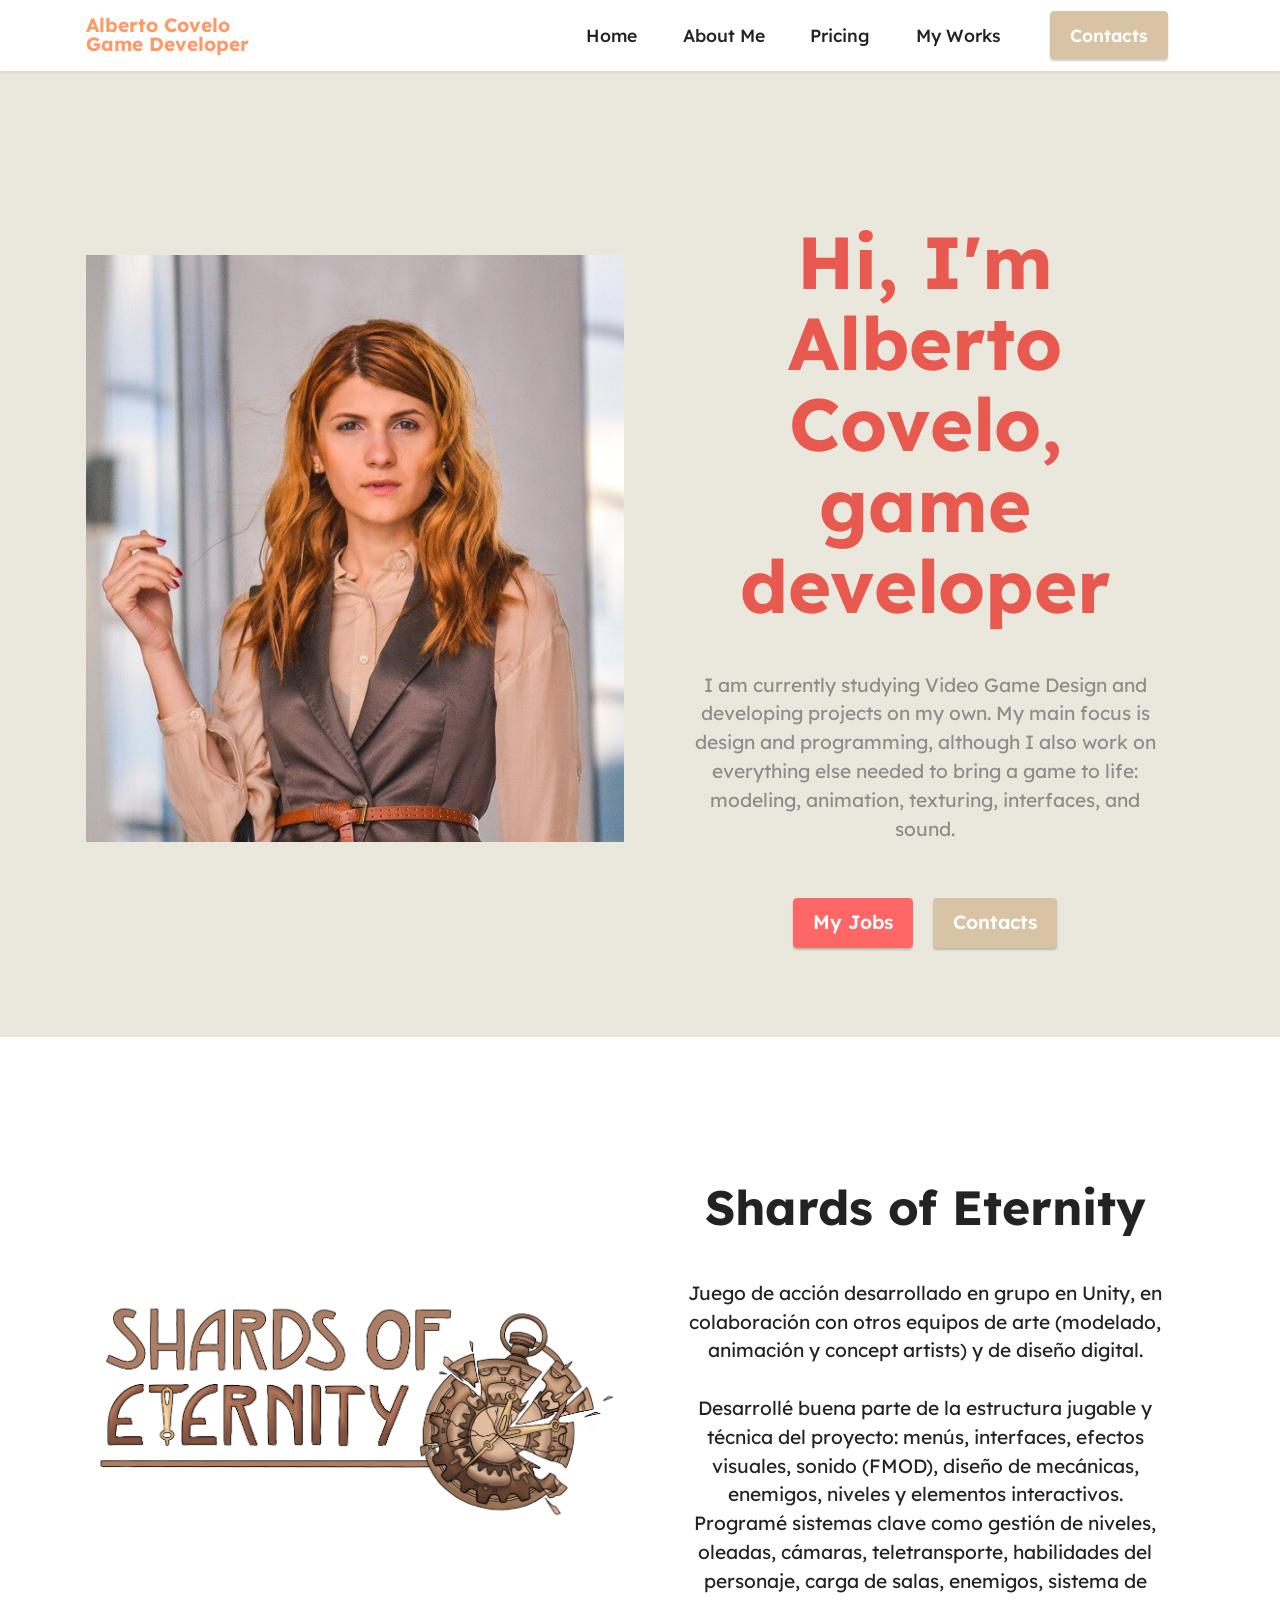
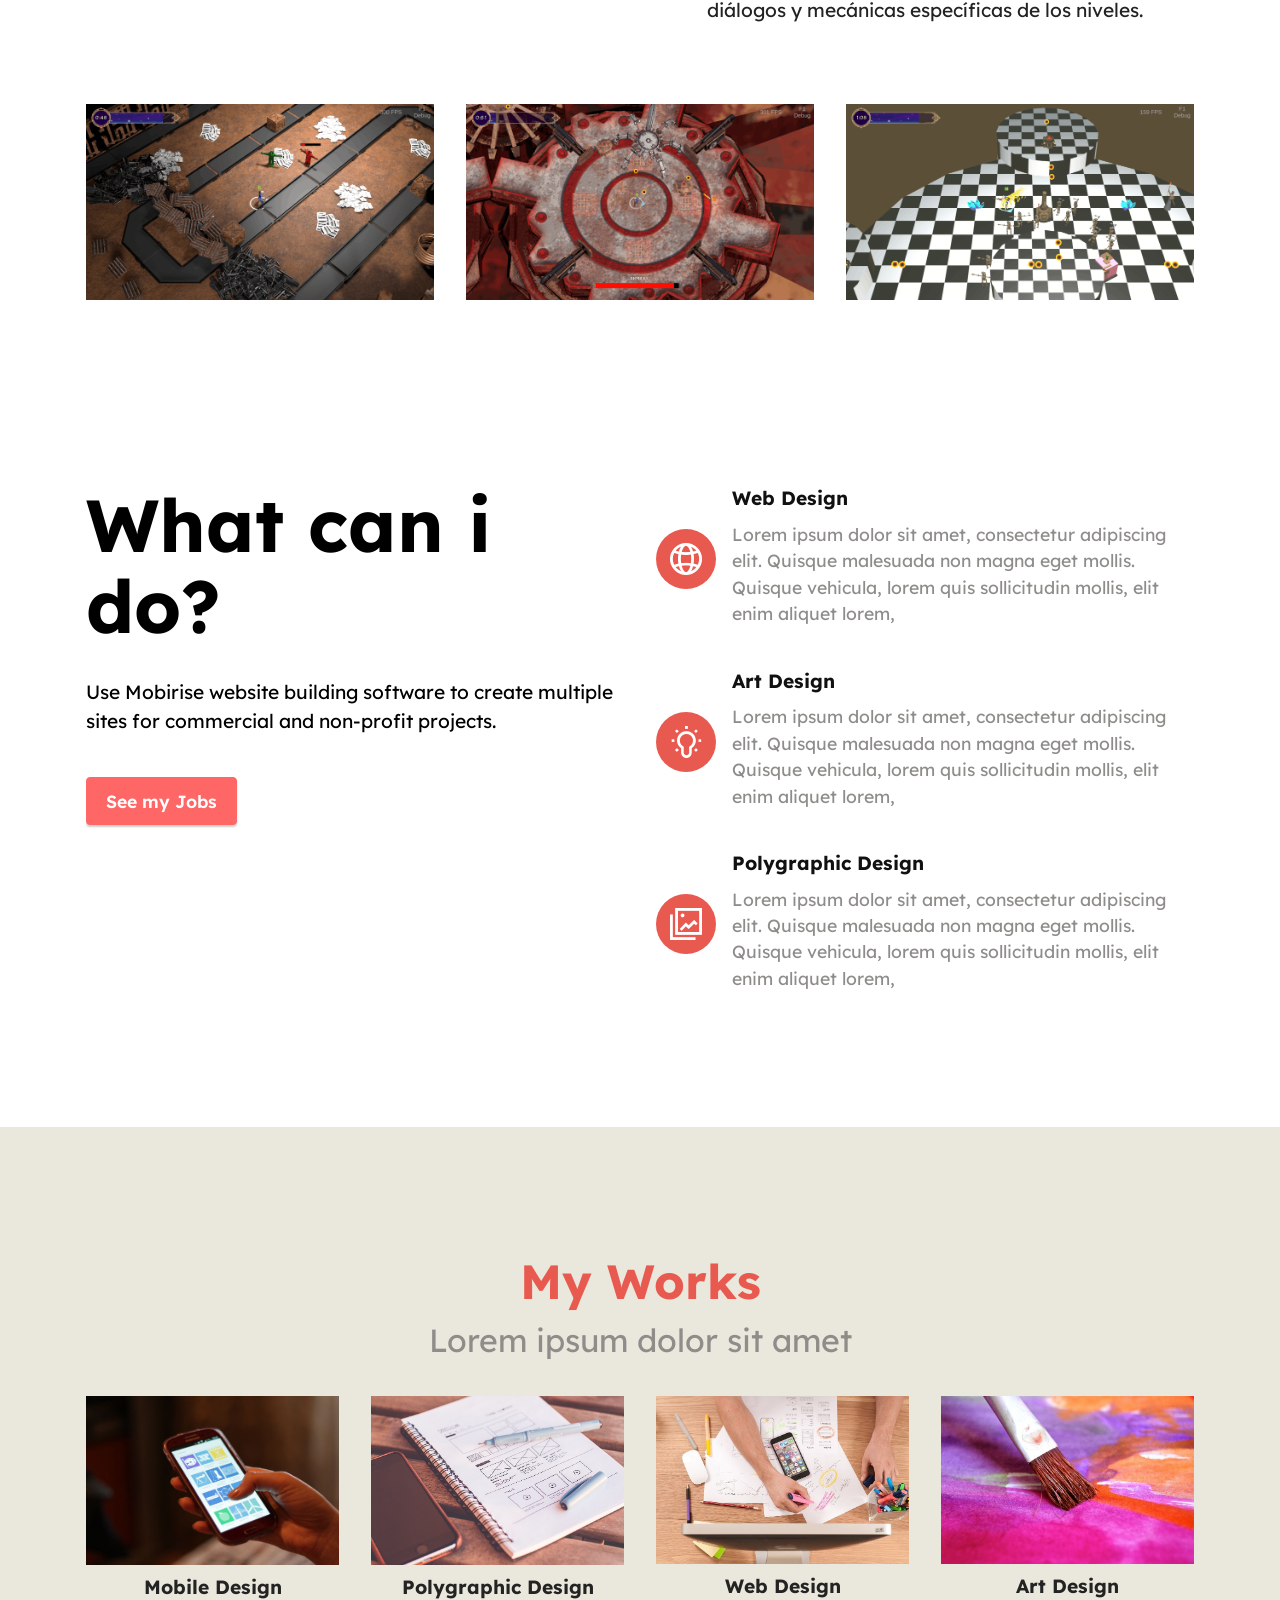
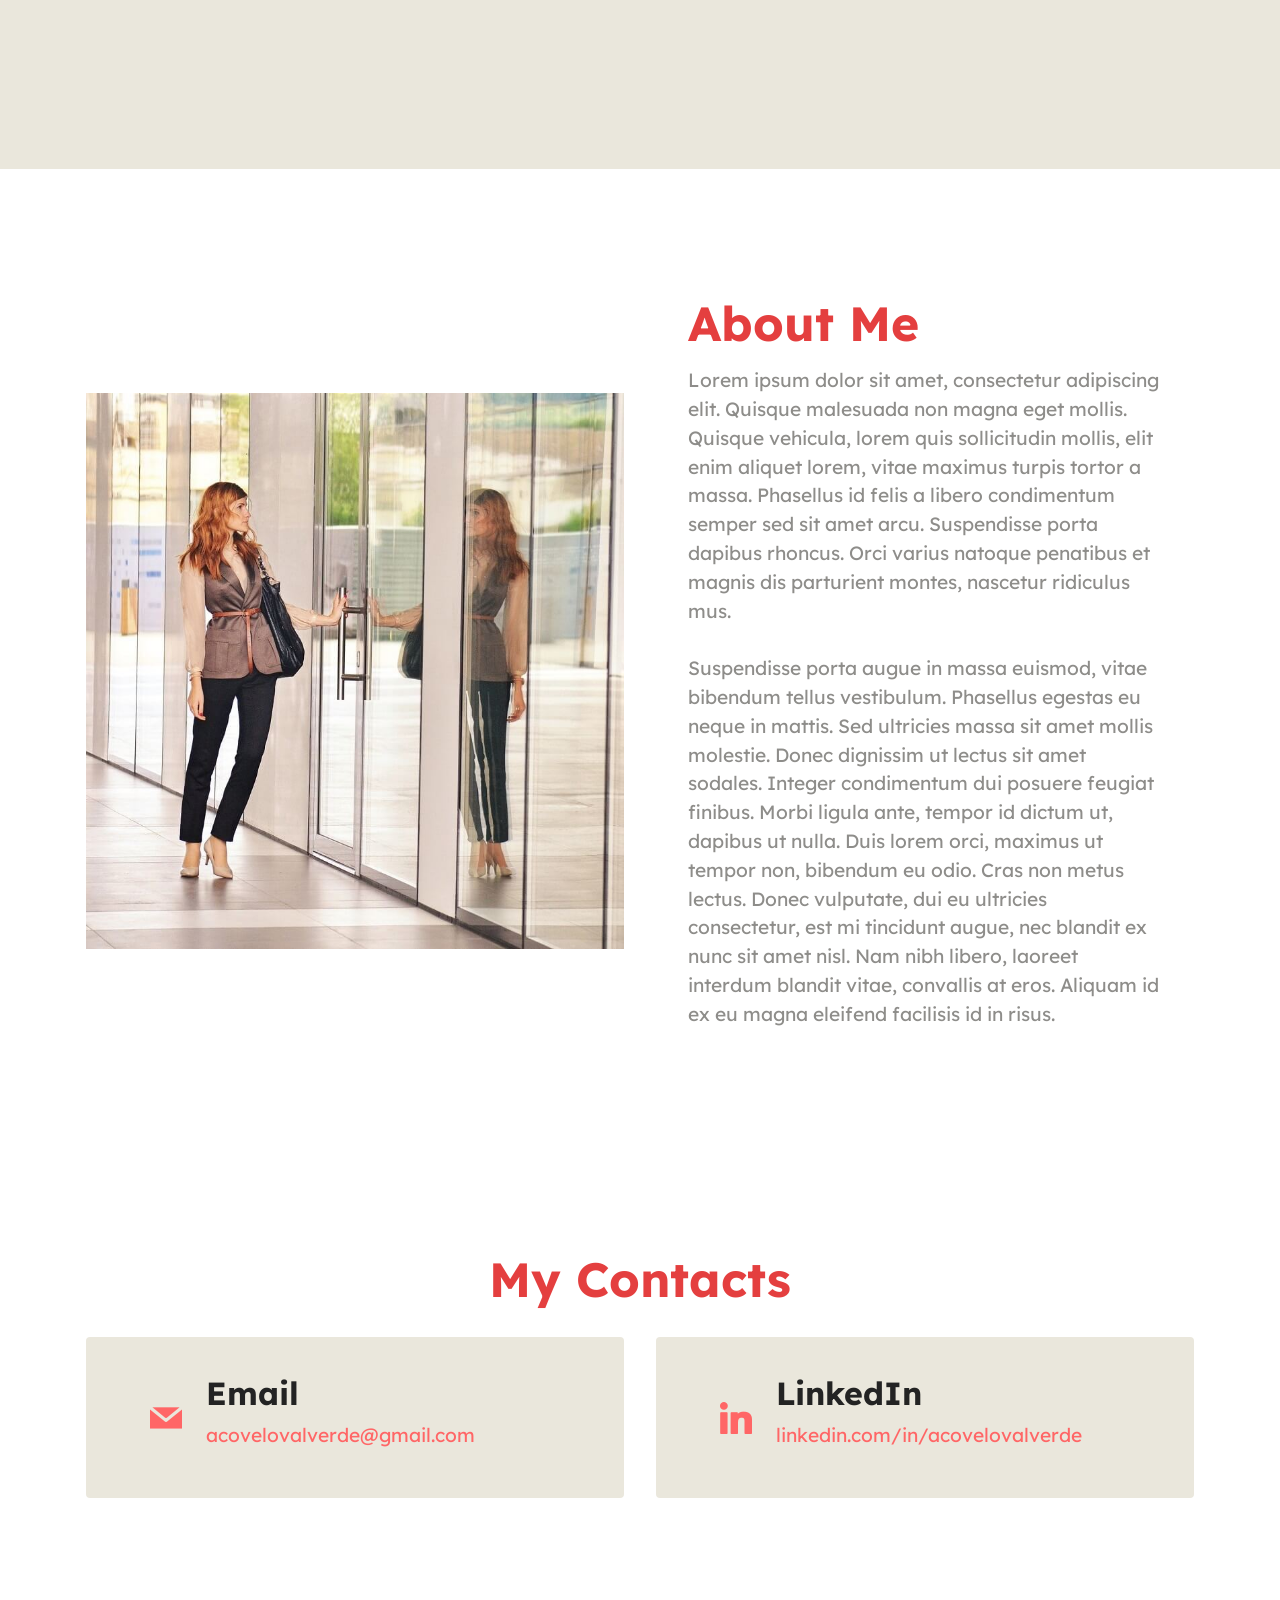
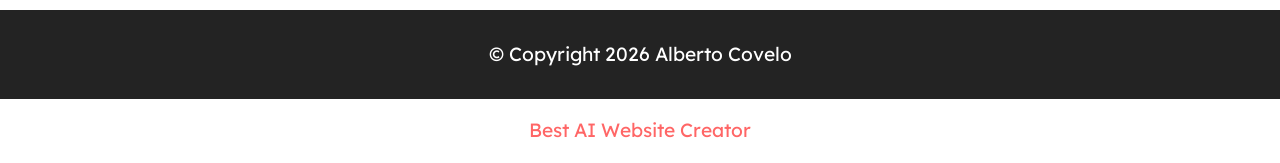
==== commit 4510f874: "Add files via upload" ====
--- a/index.html
+++ b/index.html
@@ -1,69 +1,417 @@
-<!doctype html>
-<html
-  lang="en"
-  data-ws-project="03718c0c-f8e7-435d-bad9-900039bbecc7"
-  data-ws-last-published="2026-03-06T12:51:09.212Z"
->
-  <head>
-    <link
-      rel="stylesheet"
-      type="text/css"
-      href="/assets/static/app_generated_index-6937cd5a.Dy7ctRjv.css"
-    />
-    <meta charset="UTF-8" />
-    <meta name="viewport" content="width=device-width,initial-scale=1" />
-    <meta property="og:url" content="https://url/" />
-    <meta property="og:title" content="Home" />
-    <meta property="og:type" content="website" />
-    <title>Home</title>
-  </head>
-  <body class="w-element">
-    <script id="vike_pageContext" type="application/json">
-      {
-        "_urlRewrite": null,
-        "pageId": "/pages/index",
-        "routeParams": {},
-        "data": {
-          "url": "https://url/",
-          "system": {
-            "params": {},
-            "search": {},
-            "origin": "https://url",
-            "pathname": "/"
-          },
-          "resources": {},
-          "pageMeta": {
-            "title": "Home",
-            "description": "!undefined",
-            "excludePageFromSearch": "!undefined",
-            "language": "!undefined",
-            "socialImageAssetName": "!undefined",
-            "socialImageUrl": "!undefined",
-            "status": "!undefined",
-            "redirect": "!undefined",
-            "custom": []
-          }
-        }
-      }
-    </script>
-    <script id="vike_globalContext" type="application/json">
-      {}
-    </script>
-    <script
-      src="/assets/entries/entry-server-routing.CQEFuTAN.js"
-      type="module"
-      async
-    ></script>
-    <link
-      rel="modulepreload"
-      href="/assets/entries/pages_index.ftaKm2VG.js"
-      as="script"
-      type="text/javascript"
-    /><link
-      rel="modulepreload"
-      href="/assets/chunks/chunk-BR75Kv1E.js"
-      as="script"
-      type="text/javascript"
-    />
-  </body>
-</html>
+<!DOCTYPE html>
+<html  >
+<head>
+  <!-- Site made with Mobirise Website Builder v6.1.12, https://mobirise.com -->
+  <meta charset="UTF-8">
+  <meta http-equiv="X-UA-Compatible" content="IE=edge">
+  <meta name="generator" content="Mobirise v6.1.12, mobirise.com">
+  <meta name="viewport" content="width=device-width, initial-scale=1, minimum-scale=1">
+  <link rel="shortcut icon" href="assets/images/logo.png" type="image/x-icon">
+  <meta name="description" content="">
+  
+  
+  <title>Home</title>
+  <link rel="stylesheet" href="assets/web/assets/mobirise-icons2/mobirise2.css">
+  <link rel="stylesheet" href="assets/bootstrap/css/bootstrap.min.css">
+  <link rel="stylesheet" href="assets/dropdown/css/style.css">
+  <link rel="stylesheet" href="assets/socicon/css/styles.css">
+  <link rel="stylesheet" href="assets/theme/css/style.css">
+  <link rel="preload" href="https://fonts.googleapis.com/css?family=Lexend:100,200,300,400,500,600,700,800,900&display=swap" as="style" onload="this.onload=null;this.rel='stylesheet'">
+  <noscript><link rel="stylesheet" href="https://fonts.googleapis.com/css?family=Lexend:100,200,300,400,500,600,700,800,900&display=swap"></noscript>
+  <link rel="preload" as="style" href="assets/mobirise/css/mbr-additional.css?v=TuOgDb"><link rel="stylesheet" href="assets/mobirise/css/mbr-additional.css?v=TuOgDb" type="text/css">
+
+  
+  
+  
+</head>
+<body>
+  
+  <section data-bs-version="5.1" class="menu menu2 cid-sFF0ciwnEL" once="menu" id="menu2-0">
+    
+    <nav class="navbar navbar-dropdown navbar-fixed-top navbar-expand-lg">
+        <div class="container">
+            <div class="navbar-brand">
+                
+                <span class="navbar-caption-wrap"><a class="navbar-caption text-danger display-7" href="https://mobiri.se">Alberto Covelo<br>Game Developer<br></a></span>
+            </div>
+            <button class="navbar-toggler" type="button" data-toggle="collapse" data-bs-toggle="collapse" data-target="#navbarSupportedContent" data-bs-target="#navbarSupportedContent" aria-controls="navbarNavAltMarkup" aria-expanded="false" aria-label="Toggle navigation">
+                <div class="hamburger">
+                    <span></span>
+                    <span></span>
+                    <span></span>
+                    <span></span>
+                </div>
+            </button>
+            <div class="collapse navbar-collapse" id="navbarSupportedContent">
+                <ul class="navbar-nav nav-dropdown" data-app-modern-menu="true"><li class="nav-item"><a class="nav-link link text-black text-primary display-4" href="#top">Home</a></li><li class="nav-item"><a class="nav-link link text-black text-primary display-4" href="index.html#image1-b">About Me</a></li>
+                    <li class="nav-item"><a class="nav-link link text-black text-primary display-4" href="index.html#pricing2-c">Pricing</a>
+                    </li><li class="nav-item"><a class="nav-link link text-black text-primary display-4" href="index.html#gallery5-3">My Works</a></li></ul>
+                
+                <div class="navbar-buttons mbr-section-btn"><a class="btn btn-secondary display-4" href="index.html#form4-6">
+                        Contacts</a></div>
+            </div>
+        </div>
+    </nav>
+</section>
+
+<section data-bs-version="5.1" class="header11 cid-sFF0SGinka" id="header11-1">
+
+    
+
+    
+
+    <div class="container">
+        <div class="row justify-content-center">
+            <div class="col-12 col-md-6 image-wrapper">
+                <img class="w-100" src="assets/images/mbr.jpeg" alt="Mobirise Website Builder">
+            </div>
+            <div class="col-12 col-md">
+                <div class="text-wrapper text-center">
+                    <h1 class="mbr-section-title mbr-fonts-style mb-3 display-1">
+                        <strong>
+</strong><div><strong><br></strong></div><div><strong>Hi, I'm Alberto Covelo, game developer</strong></div></h1>
+                    <p class="mbr-text mbr-fonts-style display-7"><br>I am currently studying Video Game Design and developing projects on my own. My main focus is design and programming, although I also work on everything else needed to bring a game to life: modeling, animation, texturing, interfaces, and sound.<br><br></p>
+                    <div class="mbr-section-btn mt-3"><a class="btn btn-primary display-7" href="index.html#gallery5-3">My Jobs</a> <a class="btn btn-secondary display-7" href="index.html#form4-6">Contacts</a></div>
+                </div>
+            </div>
+        </div>
+    </div>
+</section>
+
+<section data-bs-version="5.1" class="image1 cid-vd62St9VaA" id="image1-0">
+    
+
+    
+    
+
+    <div class="container">
+        <div class="row align-items-center">
+            <div class="col-12 col-lg-6">
+                <div class="image-wrapper">
+                    <img src="assets/images/68ae49dd-459a-4b48-be55-9585d21ef542-rw-1200-1111x471.png" alt="">
+                    
+                </div>
+            </div>
+            <div class="col-12 col-lg">
+                <div class="text-wrapper">
+                    <h3 class="mbr-section-title mbr-fonts-style mb-3 display-2"><strong>Shards of Eternity</strong></h3>
+                    <p class="mbr-text mbr-fonts-style display-7"><br>Juego de acción desarrollado en grupo&nbsp;en Unity, en colaboración con otros equipos de arte (modelado, animación y concept artists) y de diseño digital.<br><br>Desarrollé buena parte de la estructura jugable y técnica del proyecto: menús, interfaces, efectos visuales, sonido (FMOD), diseño de mecánicas, enemigos,&nbsp;niveles y elementos interactivos. Programé sistemas clave como gestión de niveles, oleadas, cámaras, teletransporte, habilidades del personaje, carga de salas,&nbsp;enemigos, sistema de diálogos y&nbsp;mecánicas específicas&nbsp;de los niveles.</p>
+                </div>
+            </div>
+        </div>
+    </div>
+</section>
+
+<section data-bs-version="5.1" class="gallery5 mbr-gallery cid-vd63bE8e4o" id="gallery5-1">
+    
+
+    
+    
+
+    <div class="container">
+        
+        <div class="row mbr-gallery mt-4">
+            <div class="col-12 col-md-6 col-lg-4 item gallery-image">
+                <div class="item-wrapper" data-toggle="modal" data-bs-toggle="modal" data-target="#vd64kYyixG-modal" data-bs-target="#vd64kYyixG-modal">
+                    <img class="w-100" src="assets/images/asdasdasas-816x459.png" alt="" data-slide-to="0" data-bs-slide-to="0" data-target="#lb-vd64kYyixG" data-bs-target="#lb-vd64kYyixG">
+                    <div class="icon-wrapper">
+                        <span class="mobi-mbri mobi-mbri-search mbr-iconfont mbr-iconfont-btn"></span>
+                    </div>
+                </div>
+                <h6 class="mbr-item-subtitle mbr-fonts-style align-center mb-2 mt-2 display-7"></h6>
+            </div>
+            <div class="col-12 col-md-6 col-lg-4 item gallery-image">
+                <div class="item-wrapper" data-toggle="modal" data-bs-toggle="modal" data-target="#vd64kYyixG-modal" data-bs-target="#vd64kYyixG-modal">
+                    <img class="w-100" src="assets/images/sdasdss-816x458.png" alt="" data-slide-to="1" data-bs-slide-to="1" data-target="#lb-vd64kYyixG" data-bs-target="#lb-vd64kYyixG">
+                    <div class="icon-wrapper">
+                        <span class="mobi-mbri mobi-mbri-search mbr-iconfont mbr-iconfont-btn"></span>
+                    </div>
+                </div>
+                <h6 class="mbr-item-subtitle mbr-fonts-style align-center mb-2 mt-2 display-7"></h6>
+            </div>
+            <div class="col-12 col-md-6 col-lg-4 item gallery-image">
+                <div class="item-wrapper" data-toggle="modal" data-bs-toggle="modal" data-target="#vd64kYyixG-modal" data-bs-target="#vd64kYyixG-modal">
+                    <img class="w-100" src="assets/images/adsadasas-816x459.png" alt="Mobirise Website Builder" data-slide-to="2" data-bs-slide-to="2" data-target="#lb-vd64kYyixG" data-bs-target="#lb-vd64kYyixG">
+                    <div class="icon-wrapper">
+                        <span class="mobi-mbri mobi-mbri-search mbr-iconfont mbr-iconfont-btn"></span>
+                    </div>
+                </div>
+                <h6 class="mbr-item-subtitle mbr-fonts-style align-center mb-2 mt-2 display-7"></h6>
+            </div>
+            
+        </div>
+
+        <div class="modal mbr-slider" tabindex="-1" role="dialog" aria-hidden="true" id="vd64kYyixG-modal">
+            <div class="modal-dialog" role="document">
+                <div class="modal-content">
+                    <div class="modal-body">
+                        <div class="carousel slide" id="lb-vd64kYyixG" data-interval="5000" data-bs-interval="5000">
+                            <div class="carousel-inner">
+                                <div class="carousel-item active">
+                                    <img class="d-block w-100" src="assets/images/asdasdasas-816x459.png" alt="Mobirise Website Builder">
+                                </div>
+                                <div class="carousel-item">
+                                    <img class="d-block w-100" src="assets/images/sdasdss-816x458.png" alt="Mobirise Website Builder">
+                                </div>
+                                <div class="carousel-item">
+                                    <img class="d-block w-100" src="assets/images/adsadasas-816x459.png" alt="Mobirise Website Builder">
+                                </div>
+                                
+                            </div>
+                            <ol class="carousel-indicators">
+                                <li data-slide-to="0" data-bs-slide-to="0" class="active" data-target="#lb-vd64kYyixG" data-bs-target="#lb-vd64kYyixG"></li>
+                                <li data-slide-to="1" data-bs-slide-to="1" data-target="#lb-vd64kYyixG" data-bs-target="#lb-vd64kYyixG"></li>
+                                <li data-slide-to="2" data-bs-slide-to="2" data-target="#lb-vd64kYyixG" data-bs-target="#lb-vd64kYyixG"></li>
+                                
+                            </ol>
+                            <a role="button" href="" class="close" data-dismiss="modal" data-bs-dismiss="modal" aria-label="Close">
+                            </a>
+                            <a class="carousel-control-prev carousel-control" role="button" data-slide="prev" data-bs-slide="prev" href="#lb-vd64kYyixG">
+                                <span class="mobi-mbri mobi-mbri-arrow-prev" aria-hidden="true"></span>
+                                <span class="sr-only visually-hidden">Previous</span>
+                            </a>
+                            <a class="carousel-control-next carousel-control" role="button" data-slide="next" data-bs-slide="next" href="#lb-vd64kYyixG">
+                                <span class="mobi-mbri mobi-mbri-arrow-next" aria-hidden="true"></span>
+                                <span class="sr-only visually-hidden">Next</span>
+                            </a>
+                        </div>
+                    </div>
+                </div>
+            </div>
+        </div>
+    </div>
+</section>
+
+<section data-bs-version="5.1" class="features12 cid-sFF3eJNZDT" id="features13-2">
+
+    
+    
+    <div class="container">
+        <div class="row justify-content-center">
+            <div class="col-12 col-lg-6">
+                <div class="card-wrapper">
+                    <div class="card-box align-left">
+                        <h4 class="card-title mbr-fonts-style mb-4 display-1"><strong>What can i do?</strong></h4>
+                        <p class="mbr-text mbr-fonts-style mb-4 display-7">
+                            Use Mobirise website building software to create multiple sites for commercial and non-profit projects.</p>
+                        <div class="mbr-section-btn"><a class="btn btn-primary display-4" href="https://mobiri.se">See my Jobs</a></div>
+                    </div>
+                </div>
+            </div>
+            <div class="col-12 col-lg-6">
+                <div class="item mbr-flex">
+                    <div class="icon-box">
+                        <span class="mbr-iconfont mobi-mbri-globe-2 mobi-mbri"></span>
+                    </div>
+                    <div class="text-box">
+                        <h4 class="icon-title mbr-black mbr-fonts-style display-7">
+                            <strong>Web Design</strong></h4>
+                        <h5 class="icon-text mbr-black mbr-fonts-style display-4">Lorem ipsum dolor sit amet, consectetur adipiscing elit. Quisque malesuada non magna eget mollis. Quisque vehicula, lorem quis sollicitudin mollis, elit enim aliquet lorem,&nbsp;</h5>
+                    </div>
+                </div>
+                <div class="item mbr-flex">
+                    <div class="icon-box">
+                        <span class="mbr-iconfont mobi-mbri-idea mobi-mbri"></span>
+                    </div>
+                    <div class="text-box">
+                        <h4 class="icon-title mbr-black mbr-fonts-style display-7">
+                            <strong>Art Design</strong></h4>
+                        <h5 class="icon-text mbr-black mbr-fonts-style display-4">Lorem ipsum dolor sit amet, consectetur adipiscing elit. Quisque malesuada non magna eget mollis. Quisque vehicula, lorem quis sollicitudin mollis, elit enim aliquet lorem,&nbsp;</h5>
+                    </div>
+                </div>
+                <div class="item mbr-flex">
+                    <div class="icon-box">
+                        <span class="mbr-iconfont mobi-mbri-photo mobi-mbri"></span>
+                    </div>
+                    <div class="text-box">
+                        <h4 class="icon-title mbr-black mbr-fonts-style display-7"><strong>Polygraphic Design</strong></h4>
+                        <h5 class="icon-text mbr-black mbr-fonts-style display-4">Lorem ipsum dolor sit amet, consectetur adipiscing elit. Quisque malesuada non magna eget mollis. Quisque vehicula, lorem quis sollicitudin mollis, elit enim aliquet lorem,&nbsp;</h5>
+                    </div>
+                </div>
+            </div>
+        </div>
+    </div>
+</section>
+
+<section data-bs-version="5.1" class="gallery5 mbr-gallery cid-sFF3kfZheU" id="gallery5-3">
+    
+
+    
+
+    <div class="container">
+        <div class="mbr-section-head">
+            <h3 class="mbr-section-title mbr-fonts-style align-center m-0 display-2"><strong>My Works</strong></h3>
+            <h4 class="mbr-section-subtitle mbr-fonts-style align-center mb-0 mt-2 display-5">Lorem ipsum dolor sit amet</h4>
+        </div>
+        <div class="row mbr-gallery mt-4">
+            <div class="col-12 col-md-6 col-lg-3 item gallery-image">
+                <div class="item-wrapper" data-toggle="modal" data-bs-toggle="modal" data-target="#vd64kZ8HGS-modal" data-bs-target="#vd64kZ8HGS-modal">
+                    <img class="w-100" src="assets/images/mbr-596x397.jpg" alt="Mobirise Website Builder" data-slide-to="0" data-bs-slide-to="0" data-target="#lb-vd64kZ8HGS" data-bs-target="#lb-vd64kZ8HGS">
+                    <div class="icon-wrapper">
+                        <span class="mobi-mbri mobi-mbri-search mbr-iconfont mbr-iconfont-btn"></span>
+                    </div>
+                </div>
+                <h6 class="mbr-item-subtitle mbr-fonts-style align-center mb-2 mt-2 display-7"><strong>Mobile Design</strong></h6>
+            </div>
+            <div class="col-12 col-md-6 col-lg-3 item gallery-image">
+                <div class="item-wrapper" data-toggle="modal" data-bs-toggle="modal" data-target="#vd64kZ8HGS-modal" data-bs-target="#vd64kZ8HGS-modal">
+                    <img class="w-100" src="assets/images/mbr-3.jpg" alt="Mobirise Website Builder" data-slide-to="1" data-bs-slide-to="1" data-target="#lb-vd64kZ8HGS" data-bs-target="#lb-vd64kZ8HGS">
+                    <div class="icon-wrapper">
+                        <span class="mobi-mbri mobi-mbri-search mbr-iconfont mbr-iconfont-btn"></span>
+                    </div>
+                </div>
+                <h6 class="mbr-item-subtitle mbr-fonts-style align-center mb-2 mt-2 display-7"><strong>Polygraphic Design</strong></h6>
+            </div>
+            <div class="col-12 col-md-6 col-lg-3 item gallery-image">
+                <div class="item-wrapper" data-toggle="modal" data-bs-toggle="modal" data-target="#vd64kZ8HGS-modal" data-bs-target="#vd64kZ8HGS-modal">
+                    <img class="w-100" src="assets/images/mbr-4.jpg" alt="Mobirise Website Builder" data-slide-to="2" data-bs-slide-to="2" data-target="#lb-vd64kZ8HGS" data-bs-target="#lb-vd64kZ8HGS">
+                    <div class="icon-wrapper">
+                        <span class="mobi-mbri mobi-mbri-search mbr-iconfont mbr-iconfont-btn"></span>
+                    </div>
+                </div>
+                <h6 class="mbr-item-subtitle mbr-fonts-style align-center mb-2 mt-2 display-7"><strong>Web Design</strong></h6>
+            </div>
+            <div class="col-12 col-md-6 col-lg-3 item gallery-image">
+                <div class="item-wrapper" data-toggle="modal" data-bs-toggle="modal" data-target="#vd64kZ8HGS-modal" data-bs-target="#vd64kZ8HGS-modal">
+                    <img class="w-100" src="assets/images/mbr-6.jpg" alt="Mobirise Website Builder" data-slide-to="3" data-bs-slide-to="3" data-target="#lb-vd64kZ8HGS" data-bs-target="#lb-vd64kZ8HGS">
+                    <div class="icon-wrapper">
+                        <span class="mobi-mbri mobi-mbri-search mbr-iconfont mbr-iconfont-btn"></span>
+                    </div>
+                </div>
+                <h6 class="mbr-item-subtitle mbr-fonts-style align-center mb-2 mt-2 display-7"><strong>Art Design</strong></h6>
+            </div>
+        </div>
+
+        <div class="modal mbr-slider" tabindex="-1" role="dialog" aria-hidden="true" id="vd64kZ8HGS-modal">
+            <div class="modal-dialog" role="document">
+                <div class="modal-content">
+                    <div class="modal-body">
+                        <div class="carousel slide" id="lb-vd64kZ8HGS" data-interval="5000" data-bs-interval="5000">
+                            <div class="carousel-inner">
+                                <div class="carousel-item active">
+                                    <img class="d-block w-100" src="assets/images/mbr-596x397.jpg" alt="Mobirise Website Builder">
+                                </div>
+                                <div class="carousel-item">
+                                    <img class="d-block w-100" src="assets/images/mbr-3.jpg" alt="Mobirise Website Builder">
+                                </div>
+                                <div class="carousel-item">
+                                    <img class="d-block w-100" src="assets/images/mbr-4.jpg" alt="Mobirise Website Builder">
+                                </div>
+                                <div class="carousel-item">
+                                    <img class="d-block w-100" src="assets/images/mbr-6.jpg" alt="Mobirise Website Builder">
+                                </div>
+                            </div>
+                            <ol class="carousel-indicators">
+                                <li data-slide-to="0" data-bs-slide-to="0" class="active" data-target="#lb-vd64kZ8HGS" data-bs-target="#lb-vd64kZ8HGS"></li>
+                                <li data-slide-to="1" data-bs-slide-to="1" data-target="#lb-vd64kZ8HGS" data-bs-target="#lb-vd64kZ8HGS"></li>
+                                <li data-slide-to="2" data-bs-slide-to="2" data-target="#lb-vd64kZ8HGS" data-bs-target="#lb-vd64kZ8HGS"></li>
+                                <li data-slide-to="3" data-bs-slide-to="3" data-target="#lb-vd64kZ8HGS" data-bs-target="#lb-vd64kZ8HGS"></li>
+                            </ol>
+                            <a role="button" href="" class="close" data-dismiss="modal" data-bs-dismiss="modal" aria-label="Close">
+                            </a>
+                            <a class="carousel-control-prev carousel-control" role="button" data-slide="prev" data-bs-slide="prev" href="#lb-vd64kZ8HGS">
+                                <span class="mobi-mbri mobi-mbri-arrow-prev" aria-hidden="true"></span>
+                                <span class="sr-only visually-hidden">Previous</span>
+                            </a>
+                            <a class="carousel-control-next carousel-control" role="button" data-slide="next" data-bs-slide="next" href="#lb-vd64kZ8HGS">
+                                <span class="mobi-mbri mobi-mbri-arrow-next" aria-hidden="true"></span>
+                                <span class="sr-only visually-hidden">Next</span>
+                            </a>
+                        </div>
+                    </div>
+                </div>
+            </div>
+        </div>
+    </div>
+</section>
+
+<section data-bs-version="5.1" class="image1 cid-sFF75ZhH2d" id="image1-b">
+    
+
+    
+
+    <div class="container">
+        <div class="row align-items-center">
+            <div class="col-12 col-lg-6">
+                <div class="image-wrapper">
+                    <img src="assets/images/mbr-3.jpeg" alt="Mobirise Website Builder">
+                    
+                </div>
+            </div>
+            <div class="col-12 col-lg">
+                <div class="text-wrapper">
+                    <h3 class="mbr-section-title mbr-fonts-style mb-3 display-2">
+                        <strong>About Me</strong></h3>
+                    <p class="mbr-text mbr-fonts-style display-7">Lorem ipsum dolor sit amet, consectetur adipiscing elit. Quisque malesuada non magna eget mollis. Quisque vehicula, lorem quis sollicitudin mollis, elit enim aliquet lorem, vitae maximus turpis tortor a massa. Phasellus id felis a libero condimentum semper sed sit amet arcu. Suspendisse porta dapibus rhoncus. Orci varius natoque penatibus et magnis dis parturient montes, nascetur ridiculus mus.&nbsp;<br>
+<br>Suspendisse porta augue in massa euismod, vitae bibendum tellus vestibulum. Phasellus egestas eu neque in mattis. Sed ultricies massa sit amet mollis molestie. Donec dignissim ut lectus sit amet sodales. Integer condimentum dui posuere feugiat finibus. Morbi ligula ante, tempor id dictum ut, dapibus ut nulla. Duis lorem orci, maximus ut tempor non, bibendum eu odio. Cras non metus lectus. Donec vulputate, dui eu ultricies consectetur, est mi tincidunt augue, nec blandit ex nunc sit amet nisl. Nam nibh libero, laoreet interdum blandit vitae, convallis at eros. Aliquam id ex eu magna eleifend facilisis id in risus.</p>
+                </div>
+            </div>
+        </div>
+    </div>
+</section>
+
+<section data-bs-version="5.1" class="contacts2 cid-sFF3B84VW8" id="contacts2-8">
+    <!---->
+    
+    
+    <div class="container">
+        <div class="mbr-section-head">
+            <h3 class="mbr-section-title mbr-fonts-style align-center mb-0 display-2">
+                <strong>My Contacts</strong>
+            </h3>
+            
+        </div>
+        <div class="row justify-content-center mt-4">
+            <div class="card col-12 col-md-6">
+                <div class="card-wrapper">
+                    <div class="image-wrapper">
+                        <span class="mbr-iconfont socicon-mail socicon"></span>
+                    </div>
+                    <div class="text-wrapper">
+                        <h6 class="card-title mbr-fonts-style mb-1 display-5">
+                            <strong>Email</strong></h6>
+                        <p class="mbr-text mbr-fonts-style display-7">
+                            <a href="mailto:acovelovalverde@gmail.com" class="text-primary">acovelovalverde@gmail.com</a>
+                        </p>
+                    </div>
+                </div>
+            </div>
+            <div class="card col-12 col-md-6">
+                <div class="card-wrapper">
+                    <div class="image-wrapper">
+                        <span class="mbr-iconfont socicon-linkedin socicon"></span>
+                    </div>
+                    <div class="text-wrapper">
+                        <h6 class="card-title mbr-fonts-style mb-1 display-5">
+                            <strong>LinkedIn</strong></h6>
+                        <p class="mbr-text mbr-fonts-style display-7">
+                            <a href="http://linkedin.com/in/acovelovalverde" class="text-primary" target="_blank">linkedin.com/in/acovelovalverde</a>
+                        </p>
+                    </div>
+                </div>
+            </div>
+            
+            
+        </div>
+    </div>
+</section>
+
+<section data-bs-version="5.1" class="footer7 cid-sFF3CYc3p7" once="footers" id="footer7-9">
+
+    
+
+    
+
+    <div class="container">
+        <div class="media-container-row align-center mbr-white">
+            <div class="col-12">
+                <p class="mbr-text mb-0 mbr-fonts-style display-7">
+                    © Copyright 2026 Alberto Covelo</p>
+            </div>
+        </div>
+    </div>
+</section><section class="display-7" style="padding: 0;align-items: center;justify-content: center;flex-wrap: wrap;    align-content: center;display: flex;position: relative;height: 4rem;"><a href="https://mobiri.se/4571068" style="flex: 1 1;height: 4rem;position: absolute;width: 100%;z-index: 1;"><img alt="" style="height: 4rem;" src="[data-uri]"></a><p style="margin: 0;text-align: center;" class="display-7">&#8204;</p><a style="z-index:1" href="https://mobirise.com/builder/ai-website-creator.html">Best AI Website Creator</a></section><script src="assets/bootstrap/js/bootstrap.bundle.min.js"></script>  <script src="assets/smoothscroll/smooth-scroll.js"></script>  <script src="assets/ytplayer/index.js"></script>  <script src="assets/dropdown/js/navbar-dropdown.js"></script>  <script src="assets/theme/js/script.js"></script>  
+  
+  
+</body>
+</html>
--- a/assets/web/assets/mobirise-icons2/mobirise2.css
+++ b/assets/web/assets/mobirise-icons2/mobirise2.css
@@ -0,0 +1,499 @@
+@font-face {
+  font-family: 'Moririse2';
+  font-display: swap;
+  src:  url('mobirise2.eot?f2bix4');
+  src:  url('mobirise2.eot?f2bix4#iefix') format('embedded-opentype'),
+    url('mobirise2.woff2?f2bix4') format('woff2'),
+    url('mobirise2.woff?f2bix4') format('woff'),
+    url('mobirise2.ttf?f2bix4') format('truetype'),
+    url('mobirise2.svg?f2bix4#mobirise2') format('svg');
+  font-weight: normal;
+  font-style: normal;
+}
+
+[class^="mobi-"], [class*=" mobi-"] {
+  /* use !important to prevent issues with browser extensions that change fonts */
+  font-family: 'Moririse2' !important;
+  speak: none;
+  font-style: normal;
+  font-weight: normal;
+  font-variant: normal;
+  text-transform: none;
+  line-height: 1;
+
+  /* Better Font Rendering =========== */
+  -webkit-font-smoothing: antialiased;
+  -moz-osx-font-smoothing: grayscale;
+}
+
+.mobi-mbri-add-submenu:before {
+  content: "\e900";
+}
+.mobi-mbri-alert:before {
+  content: "\e901";
+}
+.mobi-mbri-align-center:before {
+  content: "\e902";
+}
+.mobi-mbri-align-justify:before {
+  content: "\e903";
+}
+.mobi-mbri-align-left:before {
+  content: "\e904";
+}
+.mobi-mbri-align-right:before {
+  content: "\e905";
+}
+.mobi-mbri-android:before {
+  content: "\e906";
+}
+.mobi-mbri-apple:before {
+  content: "\e907";
+}
+.mobi-mbri-arrow-down:before {
+  content: "\e908";
+}
+.mobi-mbri-arrow-next:before {
+  content: "\e909";
+}
+.mobi-mbri-arrow-prev:before {
+  content: "\e90a";
+}
+.mobi-mbri-arrow-up:before {
+  content: "\e90b";
+}
+.mobi-mbri-bold:before {
+  content: "\e90c";
+}
+.mobi-mbri-bookmark:before {
+  content: "\e90d";
+}
+.mobi-mbri-bootstrap:before {
+  content: "\e90e";
+}
+.mobi-mbri-briefcase:before {
+  content: "\e90f";
+}
+.mobi-mbri-browse:before {
+  content: "\e910";
+}
+.mobi-mbri-bulleted-list:before {
+  content: "\e911";
+}
+.mobi-mbri-calendar:before {
+  content: "\e912";
+}
+.mobi-mbri-camera:before {
+  content: "\e913";
+}
+.mobi-mbri-cart-add:before {
+  content: "\e914";
+}
+.mobi-mbri-cart-full:before {
+  content: "\e915";
+}
+.mobi-mbri-cash:before {
+  content: "\e916";
+}
+.mobi-mbri-change-style:before {
+  content: "\e917";
+}
+.mobi-mbri-chat:before {
+  content: "\e918";
+}
+.mobi-mbri-clock:before {
+  content: "\e919";
+}
+.mobi-mbri-close:before {
+  content: "\e91a";
+}
+.mobi-mbri-cloud:before {
+  content: "\e91b";
+}
+.mobi-mbri-code:before {
+  content: "\e91c";
+}
+.mobi-mbri-contact-form:before {
+  content: "\e91d";
+}
+.mobi-mbri-credit-card:before {
+  content: "\e91e";
+}
+.mobi-mbri-cursor-click:before {
+  content: "\e91f";
+}
+.mobi-mbri-cust-feedback:before {
+  content: "\e920";
+}
+.mobi-mbri-database:before {
+  content: "\e921";
+}
+.mobi-mbri-delivery:before {
+  content: "\e922";
+}
+.mobi-mbri-desktop:before {
+  content: "\e923";
+}
+.mobi-mbri-devices:before {
+  content: "\e924";
+}
+.mobi-mbri-down:before {
+  content: "\e925";
+}
+.mobi-mbri-download-2:before {
+  content: "\e926";
+}
+.mobi-mbri-download:before {
+  content: "\e927";
+}
+.mobi-mbri-drag-n-drop-2:before {
+  content: "\e928";
+}
+.mobi-mbri-drag-n-drop:before {
+  content: "\e929";
+}
+.mobi-mbri-edit-2:before {
+  content: "\e92a";
+}
+.mobi-mbri-edit:before {
+  content: "\e92b";
+}
+.mobi-mbri-error:before {
+  content: "\e92c";
+}
+.mobi-mbri-extension:before {
+  content: "\e92d";
+}
+.mobi-mbri-features:before {
+  content: "\e92e";
+}
+.mobi-mbri-file:before {
+  content: "\e92f";
+}
+.mobi-mbri-flag:before {
+  content: "\e930";
+}
+.mobi-mbri-folder:before {
+  content: "\e931";
+}
+.mobi-mbri-gift:before {
+  content: "\e932";
+}
+.mobi-mbri-github:before {
+  content: "\e933";
+}
+.mobi-mbri-globe-2:before {
+  content: "\e934";
+}
+.mobi-mbri-globe:before {
+  content: "\e935";
+}
+.mobi-mbri-growing-chart:before {
+  content: "\e936";
+}
+.mobi-mbri-hearth:before {
+  content: "\e937";
+}
+.mobi-mbri-help:before {
+  content: "\e938";
+}
+.mobi-mbri-home:before {
+  content: "\e939";
+}
+.mobi-mbri-hot-cup:before {
+  content: "\e93a";
+}
+.mobi-mbri-idea:before {
+  content: "\e93b";
+}
+.mobi-mbri-image-gallery:before {
+  content: "\e93c";
+}
+.mobi-mbri-image-slider:before {
+  content: "\e93d";
+}
+.mobi-mbri-info:before {
+  content: "\e93e";
+}
+.mobi-mbri-italic:before {
+  content: "\e93f";
+}
+.mobi-mbri-key:before {
+  content: "\e940";
+}
+.mobi-mbri-laptop:before {
+  content: "\e941";
+}
+.mobi-mbri-layers:before {
+  content: "\e942";
+}
+.mobi-mbri-left-right:before {
+  content: "\e943";
+}
+.mobi-mbri-left:before {
+  content: "\e944";
+}
+.mobi-mbri-letter:before {
+  content: "\e945";
+}
+.mobi-mbri-like:before {
+  content: "\e946";
+}
+.mobi-mbri-link:before {
+  content: "\e947";
+}
+.mobi-mbri-lock:before {
+  content: "\e948";
+}
+.mobi-mbri-login:before {
+  content: "\e949";
+}
+.mobi-mbri-logout:before {
+  content: "\e94a";
+}
+.mobi-mbri-magic-stick:before {
+  content: "\e94b";
+}
+.mobi-mbri-map-pin:before {
+  content: "\e94c";
+}
+.mobi-mbri-menu:before {
+  content: "\e94d";
+}
+.mobi-mbri-mobile-2:before {
+  content: "\e94e";
+}
+.mobi-mbri-mobile-horizontal:before {
+  content: "\e94f";
+}
+.mobi-mbri-mobile:before {
+  content: "\e950";
+}
+.mobi-mbri-mobirise:before {
+  content: "\e951";
+}
+.mobi-mbri-more-horizontal:before {
+  content: "\e952";
+}
+.mobi-mbri-more-vertical:before {
+  content: "\e953";
+}
+.mobi-mbri-music:before {
+  content: "\e954";
+}
+.mobi-mbri-new-file:before {
+  content: "\e955";
+}
+.mobi-mbri-numbered-list:before {
+  content: "\e956";
+}
+.mobi-mbri-opened-folder:before {
+  content: "\e957";
+}
+.mobi-mbri-pages:before {
+  content: "\e958";
+}
+.mobi-mbri-paper-plane:before {
+  content: "\e959";
+}
+.mobi-mbri-paperclip:before {
+  content: "\e95a";
+}
+.mobi-mbri-phone:before {
+  content: "\e95b";
+}
+.mobi-mbri-photo:before {
+  content: "\e95c";
+}
+.mobi-mbri-photos:before {
+  content: "\e95d";
+}
+.mobi-mbri-pin:before {
+  content: "\e95e";
+}
+.mobi-mbri-play:before {
+  content: "\e95f";
+}
+.mobi-mbri-plus:before {
+  content: "\e960";
+}
+.mobi-mbri-preview:before {
+  content: "\e961";
+}
+.mobi-mbri-print:before {
+  content: "\e962";
+}
+.mobi-mbri-protect:before {
+  content: "\e963";
+}
+.mobi-mbri-question:before {
+  content: "\e964";
+}
+.mobi-mbri-quote-left:before {
+  content: "\e965";
+}
+.mobi-mbri-quote-right:before {
+  content: "\e966";
+}
+.mobi-mbri-redo:before {
+  content: "\e967";
+}
+.mobi-mbri-refresh:before {
+  content: "\e968";
+}
+.mobi-mbri-responsive-2:before {
+  content: "\e969";
+}
+.mobi-mbri-responsive:before {
+  content: "\e96a";
+}
+.mobi-mbri-right:before {
+  content: "\e96b";
+}
+.mobi-mbri-rocket:before {
+  content: "\e96c";
+}
+.mobi-mbri-sad-face:before {
+  content: "\e96d";
+}
+.mobi-mbri-sale:before {
+  content: "\e96e";
+}
+.mobi-mbri-save:before {
+  content: "\e96f";
+}
+.mobi-mbri-search:before {
+  content: "\e970";
+}
+.mobi-mbri-setting-2:before {
+  content: "\e971";
+}
+.mobi-mbri-setting-3:before {
+  content: "\e972";
+}
+.mobi-mbri-setting:before {
+  content: "\e973";
+}
+.mobi-mbri-share:before {
+  content: "\e974";
+}
+.mobi-mbri-shopping-bag:before {
+  content: "\e975";
+}
+.mobi-mbri-shopping-basket:before {
+  content: "\e976";
+}
+.mobi-mbri-shopping-cart:before {
+  content: "\e977";
+}
+.mobi-mbri-sites:before {
+  content: "\e978";
+}
+.mobi-mbri-smile-face:before {
+  content: "\e979";
+}
+.mobi-mbri-speed:before {
+  content: "\e97a";
+}
+.mobi-mbri-star:before {
+  content: "\e97b";
+}
+.mobi-mbri-success:before {
+  content: "\e97c";
+}
+.mobi-mbri-sun:before {
+  content: "\e97d";
+}
+.mobi-mbri-sun2:before {
+  content: "\e97e";
+}
+.mobi-mbri-tablet-vertical:before {
+  content: "\e97f";
+}
+.mobi-mbri-tablet:before {
+  content: "\e980";
+}
+.mobi-mbri-target:before {
+  content: "\e981";
+}
+.mobi-mbri-timer:before {
+  content: "\e982";
+}
+.mobi-mbri-to-ftp:before {
+  content: "\e983";
+}
+.mobi-mbri-to-local-drive:before {
+  content: "\e984";
+}
+.mobi-mbri-touch-swipe:before {
+  content: "\e985";
+}
+.mobi-mbri-touch:before {
+  content: "\e986";
+}
+.mobi-mbri-trash:before {
+  content: "\e987";
+}
+.mobi-mbri-underline:before {
+  content: "\e988";
+}
+.mobi-mbri-undo:before {
+  content: "\e989";
+}
+.mobi-mbri-unlink:before {
+  content: "\e98a";
+}
+.mobi-mbri-unlock:before {
+  content: "\e98b";
+}
+.mobi-mbri-up-down:before {
+  content: "\e98c";
+}
+.mobi-mbri-up:before {
+  content: "\e98d";
+}
+.mobi-mbri-update:before {
+  content: "\e98e";
+}
+.mobi-mbri-upload-2:before {
+  content: "\e98f";
+}
+.mobi-mbri-upload:before {
+  content: "\e990";
+}
+.mobi-mbri-user-2:before {
+  content: "\e991";
+}
+.mobi-mbri-user:before {
+  content: "\e992";
+}
+.mobi-mbri-users:before {
+  content: "\e993";
+}
+.mobi-mbri-video-play:before {
+  content: "\e994";
+}
+.mobi-mbri-video:before {
+  content: "\e995";
+}
+.mobi-mbri-watch:before {
+  content: "\e996";
+}
+.mobi-mbri-website-theme-2:before {
+  content: "\e997";
+}
+.mobi-mbri-website-theme:before {
+  content: "\e998";
+}
+.mobi-mbri-wifi:before {
+  content: "\e999";
+}
+.mobi-mbri-windows:before {
+  content: "\e99a";
+}
+.mobi-mbri-zoom-in:before {
+  content: "\e99b";
+}
+.mobi-mbri-zoom-out:before {
+  content: "\e99c";
+}
--- a/assets/dropdown/css/style.css
+++ b/assets/dropdown/css/style.css
@@ -0,0 +1,265 @@
+.navbar-dropdown {
+  left: 0;
+  padding: 0;
+  position: absolute;
+  right: 0;
+  top: 0;
+  transition: all 0.45s ease;
+  z-index: 1030;
+  background: #282828; }
+  .navbar-dropdown .navbar-logo {
+    margin-right: 0.8rem;
+    transition: margin 0.3s ease-in-out;
+    vertical-align: middle; }
+    .navbar-dropdown .navbar-logo img {
+      height: 3.125rem;
+      transition: all 0.3s ease-in-out; }
+    .navbar-dropdown .navbar-logo.mbr-iconfont {
+      font-size: 3.125rem;
+      line-height: 3.125rem; }
+  .navbar-dropdown .navbar-caption {
+    font-weight: 700;
+    white-space: normal;
+    vertical-align: -4px;
+    line-height: 3.125rem !important; }
+    .navbar-dropdown .navbar-caption, .navbar-dropdown .navbar-caption:hover {
+      color: inherit;
+      text-decoration: none; }
+  .navbar-dropdown .mbr-iconfont + .navbar-caption {
+    vertical-align: -1px; }
+  .navbar-dropdown.navbar-fixed-top {
+    position: fixed; }
+  .navbar-dropdown .navbar-brand span {
+    vertical-align: -4px; }
+  .navbar-dropdown.bg-color.transparent {
+    background: none; }
+  .navbar-dropdown.navbar-short .navbar-brand {
+    padding: 0.625rem 0; }
+    .navbar-dropdown.navbar-short .navbar-brand span {
+      vertical-align: -1px; }
+  .navbar-dropdown.navbar-short .navbar-caption {
+    line-height: 2.375rem !important;
+    vertical-align: -2px; }
+  .navbar-dropdown.navbar-short .navbar-logo {
+    margin-right: 0.5rem; }
+    .navbar-dropdown.navbar-short .navbar-logo img {
+      height: 2.375rem; }
+    .navbar-dropdown.navbar-short .navbar-logo.mbr-iconfont {
+      font-size: 2.375rem;
+      line-height: 2.375rem; }
+  .navbar-dropdown.navbar-short .mbr-table-cell {
+    height: 3.625rem; }
+  .navbar-dropdown .navbar-close {
+    left: 0.6875rem;
+    position: fixed;
+    top: 0.75rem;
+    z-index: 1000; }
+  .navbar-dropdown .hamburger-icon {
+    content: "";
+    display: inline-block;
+    vertical-align: middle;
+    width: 16px;
+    -webkit-box-shadow: 0 -6px 0 1px #282828,0 0 0 1px #282828,0 6px 0 1px #282828;
+    -moz-box-shadow: 0 -6px 0 1px #282828,0 0 0 1px #282828,0 6px 0 1px #282828;
+    box-shadow: 0 -6px 0 1px #282828,0 0 0 1px #282828,0 6px 0 1px #282828; }
+
+.dropdown-menu .dropdown-toggle[data-toggle="dropdown-submenu"]::after {
+  border-bottom: 0.35em solid transparent;
+  border-left: 0.35em solid;
+  border-right: 0;
+  border-top: 0.35em solid transparent;
+  margin-left: 0.3rem; }
+
+.dropdown-menu .dropdown-item:focus {
+  outline: 0; }
+
+.nav-dropdown {
+  font-size: 0.75rem;
+  font-weight: 500;
+  height: auto !important; }
+  .nav-dropdown .nav-btn {
+    padding-left: 1rem; }
+  .nav-dropdown .link {
+    margin: .667em 1.667em;
+    font-weight: 500;
+    padding: 0;
+    transition: color .2s ease-in-out; }
+    .nav-dropdown .link.dropdown-toggle {
+      margin-right: 2.583em; }
+      .nav-dropdown .link.dropdown-toggle::after {
+        margin-left: .25rem;
+        border-top: 0.35em solid;
+        border-right: 0.35em solid transparent;
+        border-left: 0.35em solid transparent;
+        border-bottom: 0; }
+      .nav-dropdown .link.dropdown-toggle[aria-expanded="true"] {
+        margin: 0;
+        padding: 0.667em 3.263em  0.667em 1.667em; }
+  .nav-dropdown .link::after,
+  .nav-dropdown .dropdown-item::after {
+    color: inherit; }
+  .nav-dropdown .btn {
+    font-size: 0.75rem;
+    font-weight: 700;
+    letter-spacing: 0;
+    margin-bottom: 0;
+    padding-left: 1.25rem;
+    padding-right: 1.25rem; }
+  .nav-dropdown .dropdown-menu {
+    border-radius: 0;
+    border: 0;
+    left: 0;
+    margin: 0;
+    padding-bottom: 1.25rem;
+    padding-top: 1.25rem;
+    position: relative; }
+  .nav-dropdown .dropdown-submenu {
+    margin-left: 0.125rem;
+    top: 0; }
+  .nav-dropdown .dropdown-item {
+    font-weight: 500;
+    line-height: 2;
+    padding: 0.3846em 4.615em 0.3846em 1.5385em;
+    position: relative;
+    transition: color .2s ease-in-out, background-color .2s ease-in-out; }
+    .nav-dropdown .dropdown-item::after {
+      margin-top: -0.3077em;
+      position: absolute;
+      right: 1.1538em;
+      top: 50%; }
+    .nav-dropdown .dropdown-item:focus, .nav-dropdown .dropdown-item:hover {
+      background: none; }
+
+@media (max-width: 767px) {
+  .nav-dropdown.navbar-toggleable-sm {
+    bottom: 0;
+    display: none;
+    left: 0;
+    overflow-x: hidden;
+    position: fixed;
+    top: 0;
+    transform: translateX(-100%);
+    -ms-transform: translateX(-100%);
+    -webkit-transform: translateX(-100%);
+    width: 18.75rem;
+    z-index: 999; } }
+.nav-dropdown.navbar-toggleable-xl {
+  bottom: 0;
+  display: none;
+  left: 0;
+  overflow-x: hidden;
+  position: fixed;
+  top: 0;
+  transform: translateX(-100%);
+  -ms-transform: translateX(-100%);
+  -webkit-transform: translateX(-100%);
+  width: 18.75rem;
+  z-index: 999; }
+
+.nav-dropdown-sm {
+  display: block !important;
+  overflow-x: hidden;
+  overflow: auto;
+  padding-top: 3.875rem; }
+  .nav-dropdown-sm::after {
+    content: "";
+    display: block;
+    height: 3rem;
+    width: 100%; }
+  .nav-dropdown-sm.collapse.in ~ .navbar-close {
+    display: block !important; }
+  .nav-dropdown-sm.collapsing, .nav-dropdown-sm.collapse.in {
+    transform: translateX(0);
+    -ms-transform: translateX(0);
+    -webkit-transform: translateX(0);
+    transition: all 0.25s ease-out;
+    -webkit-transition: all 0.25s ease-out;
+    background: #282828; }
+  .nav-dropdown-sm.collapsing[aria-expanded="false"] {
+    transform: translateX(-100%);
+    -ms-transform: translateX(-100%);
+    -webkit-transform: translateX(-100%); }
+  .nav-dropdown-sm .nav-item {
+    display: block;
+    margin-left: 0 !important;
+    padding-left: 0; }
+  .nav-dropdown-sm .link,
+  .nav-dropdown-sm .dropdown-item {
+    border-top: 1px dotted rgba(255, 255, 255, 0.1);
+    font-size: 0.8125rem;
+    line-height: 1.6;
+    margin: 0 !important;
+    padding: 0.875rem 2.4rem 0.875rem 1.5625rem !important;
+    position: relative;
+    white-space: normal; }
+    .nav-dropdown-sm .link:focus, .nav-dropdown-sm .link:hover,
+    .nav-dropdown-sm .dropdown-item:focus,
+    .nav-dropdown-sm .dropdown-item:hover {
+      background: rgba(0, 0, 0, 0.2) !important;
+      color: #c0a375; }
+  .nav-dropdown-sm .nav-btn {
+    position: relative;
+    padding: 1.5625rem 1.5625rem 0 1.5625rem; }
+    .nav-dropdown-sm .nav-btn::before {
+      border-top: 1px dotted rgba(255, 255, 255, 0.1);
+      content: "";
+      left: 0;
+      position: absolute;
+      top: 0;
+      width: 100%; }
+    .nav-dropdown-sm .nav-btn + .nav-btn {
+      padding-top: 0.625rem; }
+      .nav-dropdown-sm .nav-btn + .nav-btn::before {
+        display: none; }
+  .nav-dropdown-sm .btn {
+    padding: 0.625rem 0; }
+  .nav-dropdown-sm .dropdown-toggle[data-toggle="dropdown-submenu"]::after {
+    margin-left: .25rem;
+    border-top: 0.35em solid;
+    border-right: 0.35em solid transparent;
+    border-left: 0.35em solid transparent;
+    border-bottom: 0; }
+  .nav-dropdown-sm .dropdown-toggle[data-toggle="dropdown-submenu"][aria-expanded="true"]::after {
+    border-top: 0;
+    border-right: 0.35em solid transparent;
+    border-left: 0.35em solid transparent;
+    border-bottom: 0.35em solid; }
+  .nav-dropdown-sm .dropdown-menu {
+    margin: 0;
+    padding: 0;
+    position: relative;
+    top: 0;
+    left: 0;
+    width: 100%;
+    border: 0;
+    float: none;
+    border-radius: 0;
+    background: none; }
+  .nav-dropdown-sm .dropdown-submenu {
+    left: 100%;
+    margin-left: 0.125rem;
+    margin-top: -1.25rem;
+    top: 0; }
+
+.navbar-toggleable-sm .nav-dropdown .dropdown-menu {
+  position: absolute; }
+
+.navbar-toggleable-sm .nav-dropdown .dropdown-submenu {
+  left: 100%;
+  margin-left: 0.125rem;
+  margin-top: -1.25rem;
+  top: 0; }
+
+.navbar-toggleable-sm.opened .nav-dropdown .dropdown-menu {
+  position: relative; }
+
+.navbar-toggleable-sm.opened .nav-dropdown .dropdown-submenu {
+  left: 0;
+  margin-left: 00rem;
+  margin-top: 0rem;
+  top: 0; }
+
+.is-builder .nav-dropdown.collapsing {
+  transition: none !important; }
+
+
--- a/assets/socicon/css/styles.css
+++ b/assets/socicon/css/styles.css
@@ -0,0 +1,940 @@
+@charset "UTF-8";
+
+@font-face {
+  font-family: 'Socicon';
+  src:  url('../fonts/socicon.eot');
+  src:  url('../fonts/socicon.eot?#iefix') format('embedded-opentype'),
+    url('../fonts/socicon.woff2') format('woff2'),
+    url('../fonts/socicon.ttf') format('truetype'),
+    url('../fonts/socicon.woff') format('woff'),
+    url('../fonts/socicon.svg#socicon') format('svg');
+  font-weight: normal;
+  font-style: normal;
+  font-display: swap;
+}
+
+[data-icon]:before {
+  font-family: "socicon" !important;
+  content: attr(data-icon);
+  font-style: normal !important;
+  font-weight: normal !important;
+  font-variant: normal !important;
+  text-transform: none !important;
+  speak: none;
+  line-height: 1;
+  -webkit-font-smoothing: antialiased;
+  -moz-osx-font-smoothing: grayscale;
+}
+
+[class^="socicon-"], [class*=" socicon-"] {
+  /* use !important to prevent issues with browser extensions that change fonts */
+  font-family: 'Socicon' !important;
+  speak: none;
+  font-style: normal;
+  font-weight: normal;
+  font-variant: normal;
+  text-transform: none;
+  line-height: 1;
+
+  /* Better Font Rendering =========== */
+  -webkit-font-smoothing: antialiased;
+  -moz-osx-font-smoothing: grayscale;
+}
+
+.socicon-500px:before {
+  content: "\e000";
+}
+.socicon-8tracks:before {
+  content: "\e001";
+}
+.socicon-airbnb:before {
+  content: "\e002";
+}
+.socicon-alliance:before {
+  content: "\e003";
+}
+.socicon-amazon:before {
+  content: "\e004";
+}
+.socicon-amplement:before {
+  content: "\e005";
+}
+.socicon-android:before {
+  content: "\e006";
+}
+.socicon-angellist:before {
+  content: "\e007";
+}
+.socicon-apple:before {
+  content: "\e008";
+}
+.socicon-appnet:before {
+  content: "\e009";
+}
+.socicon-baidu:before {
+  content: "\e00a";
+}
+.socicon-bandcamp:before {
+  content: "\e00b";
+}
+.socicon-battlenet:before {
+  content: "\e00c";
+}
+.socicon-mixer:before {
+  content: "\e00d";
+}
+.socicon-bebee:before {
+  content: "\e00e";
+}
+.socicon-bebo:before {
+  content: "\e00f";
+}
+.socicon-behance:before {
+  content: "\e010";
+}
+.socicon-blizzard:before {
+  content: "\e011";
+}
+.socicon-blogger:before {
+  content: "\e012";
+}
+.socicon-buffer:before {
+  content: "\e013";
+}
+.socicon-chrome:before {
+  content: "\e014";
+}
+.socicon-coderwall:before {
+  content: "\e015";
+}
+.socicon-curse:before {
+  content: "\e016";
+}
+.socicon-dailymotion:before {
+  content: "\e017";
+}
+.socicon-deezer:before {
+  content: "\e018";
+}
+.socicon-delicious:before {
+  content: "\e019";
+}
+.socicon-deviantart:before {
+  content: "\e01a";
+}
+.socicon-diablo:before {
+  content: "\e01b";
+}
+.socicon-digg:before {
+  content: "\e01c";
+}
+.socicon-discord:before {
+  content: "\e01d";
+}
+.socicon-disqus:before {
+  content: "\e01e";
+}
+.socicon-douban:before {
+  content: "\e01f";
+}
+.socicon-draugiem:before {
+  content: "\e020";
+}
+.socicon-dribbble:before {
+  content: "\e021";
+}
+.socicon-drupal:before {
+  content: "\e022";
+}
+.socicon-ebay:before {
+  content: "\e023";
+}
+.socicon-ello:before {
+  content: "\e024";
+}
+.socicon-endomodo:before {
+  content: "\e025";
+}
+.socicon-envato:before {
+  content: "\e026";
+}
+.socicon-etsy:before {
+  content: "\e027";
+}
+.socicon-facebook:before {
+  content: "\e028";
+}
+.socicon-feedburner:before {
+  content: "\e029";
+}
+.socicon-filmweb:before {
+  content: "\e02a";
+}
+.socicon-firefox:before {
+  content: "\e02b";
+}
+.socicon-flattr:before {
+  content: "\e02c";
+}
+.socicon-flickr:before {
+  content: "\e02d";
+}
+.socicon-formulr:before {
+  content: "\e02e";
+}
+.socicon-forrst:before {
+  content: "\e02f";
+}
+.socicon-foursquare:before {
+  content: "\e030";
+}
+.socicon-friendfeed:before {
+  content: "\e031";
+}
+.socicon-github:before {
+  content: "\e032";
+}
+.socicon-goodreads:before {
+  content: "\e033";
+}
+.socicon-google:before {
+  content: "\e034";
+}
+.socicon-googlescholar:before {
+  content: "\e035";
+}
+.socicon-googlegroups:before {
+  content: "\e036";
+}
+.socicon-googlephotos:before {
+  content: "\e037";
+}
+.socicon-googleplus:before {
+  content: "\e038";
+}
+.socicon-grooveshark:before {
+  content: "\e039";
+}
+.socicon-hackerrank:before {
+  content: "\e03a";
+}
+.socicon-hearthstone:before {
+  content: "\e03b";
+}
+.socicon-hellocoton:before {
+  content: "\e03c";
+}
+.socicon-heroes:before {
+  content: "\e03d";
+}
+.socicon-smashcast:before {
+  content: "\e03e";
+}
+.socicon-horde:before {
+  content: "\e03f";
+}
+.socicon-houzz:before {
+  content: "\e040";
+}
+.socicon-icq:before {
+  content: "\e041";
+}
+.socicon-identica:before {
+  content: "\e042";
+}
+.socicon-imdb:before {
+  content: "\e043";
+}
+.socicon-instagram:before {
+  content: "\e044";
+}
+.socicon-issuu:before {
+  content: "\e045";
+}
+.socicon-istock:before {
+  content: "\e046";
+}
+.socicon-itunes:before {
+  content: "\e047";
+}
+.socicon-keybase:before {
+  content: "\e048";
+}
+.socicon-lanyrd:before {
+  content: "\e049";
+}
+.socicon-lastfm:before {
+  content: "\e04a";
+}
+.socicon-line:before {
+  content: "\e04b";
+}
+.socicon-linkedin:before {
+  content: "\e04c";
+}
+.socicon-livejournal:before {
+  content: "\e04d";
+}
+.socicon-lyft:before {
+  content: "\e04e";
+}
+.socicon-macos:before {
+  content: "\e04f";
+}
+.socicon-mail:before {
+  content: "\e050";
+}
+.socicon-medium:before {
+  content: "\e051";
+}
+.socicon-meetup:before {
+  content: "\e052";
+}
+.socicon-mixcloud:before {
+  content: "\e053";
+}
+.socicon-modelmayhem:before {
+  content: "\e054";
+}
+.socicon-mumble:before {
+  content: "\e055";
+}
+.socicon-myspace:before {
+  content: "\e056";
+}
+.socicon-newsvine:before {
+  content: "\e057";
+}
+.socicon-nintendo:before {
+  content: "\e058";
+}
+.socicon-npm:before {
+  content: "\e059";
+}
+.socicon-odnoklassniki:before {
+  content: "\e05a";
+}
+.socicon-openid:before {
+  content: "\e05b";
+}
+.socicon-opera:before {
+  content: "\e05c";
+}
+.socicon-outlook:before {
+  content: "\e05d";
+}
+.socicon-overwatch:before {
+  content: "\e05e";
+}
+.socicon-patreon:before {
+  content: "\e05f";
+}
+.socicon-paypal:before {
+  content: "\e060";
+}
+.socicon-periscope:before {
+  content: "\e061";
+}
+.socicon-persona:before {
+  content: "\e062";
+}
+.socicon-pinterest:before {
+  content: "\e063";
+}
+.socicon-play:before {
+  content: "\e064";
+}
+.socicon-player:before {
+  content: "\e065";
+}
+.socicon-playstation:before {
+  content: "\e066";
+}
+.socicon-pocket:before {
+  content: "\e067";
+}
+.socicon-qq:before {
+  content: "\e068";
+}
+.socicon-quora:before {
+  content: "\e069";
+}
+.socicon-raidcall:before {
+  content: "\e06a";
+}
+.socicon-ravelry:before {
+  content: "\e06b";
+}
+.socicon-reddit:before {
+  content: "\e06c";
+}
+.socicon-renren:before {
+  content: "\e06d";
+}
+.socicon-researchgate:before {
+  content: "\e06e";
+}
+.socicon-residentadvisor:before {
+  content: "\e06f";
+}
+.socicon-reverbnation:before {
+  content: "\e070";
+}
+.socicon-rss:before {
+  content: "\e071";
+}
+.socicon-sharethis:before {
+  content: "\e072";
+}
+.socicon-skype:before {
+  content: "\e073";
+}
+.socicon-slideshare:before {
+  content: "\e074";
+}
+.socicon-smugmug:before {
+  content: "\e075";
+}
+.socicon-snapchat:before {
+  content: "\e076";
+}
+.socicon-songkick:before {
+  content: "\e077";
+}
+.socicon-soundcloud:before {
+  content: "\e078";
+}
+.socicon-spotify:before {
+  content: "\e079";
+}
+.socicon-stackexchange:before {
+  content: "\e07a";
+}
+.socicon-stackoverflow:before {
+  content: "\e07b";
+}
+.socicon-starcraft:before {
+  content: "\e07c";
+}
+.socicon-stayfriends:before {
+  content: "\e07d";
+}
+.socicon-steam:before {
+  content: "\e07e";
+}
+.socicon-storehouse:before {
+  content: "\e07f";
+}
+.socicon-strava:before {
+  content: "\e080";
+}
+.socicon-streamjar:before {
+  content: "\e081";
+}
+.socicon-stumbleupon:before {
+  content: "\e082";
+}
+.socicon-swarm:before {
+  content: "\e083";
+}
+.socicon-teamspeak:before {
+  content: "\e084";
+}
+.socicon-teamviewer:before {
+  content: "\e085";
+}
+.socicon-technorati:before {
+  content: "\e086";
+}
+.socicon-telegram:before {
+  content: "\e087";
+}
+.socicon-tripadvisor:before {
+  content: "\e088";
+}
+.socicon-tripit:before {
+  content: "\e089";
+}
+.socicon-triplej:before {
+  content: "\e08a";
+}
+.socicon-tumblr:before {
+  content: "\e08b";
+}
+.socicon-twitch:before {
+  content: "\e08c";
+}
+.socicon-twitter:before {
+  content: "\e08d";
+}
+.socicon-uber:before {
+  content: "\e08e";
+}
+.socicon-ventrilo:before {
+  content: "\e08f";
+}
+.socicon-viadeo:before {
+  content: "\e090";
+}
+.socicon-viber:before {
+  content: "\e091";
+}
+.socicon-viewbug:before {
+  content: "\e092";
+}
+.socicon-vimeo:before {
+  content: "\e093";
+}
+.socicon-vine:before {
+  content: "\e094";
+}
+.socicon-vkontakte:before {
+  content: "\e095";
+}
+.socicon-warcraft:before {
+  content: "\e096";
+}
+.socicon-wechat:before {
+  content: "\e097";
+}
+.socicon-weibo:before {
+  content: "\e098";
+}
+.socicon-whatsapp:before {
+  content: "\e099";
+}
+.socicon-wikipedia:before {
+  content: "\e09a";
+}
+.socicon-windows:before {
+  content: "\e09b";
+}
+.socicon-wordpress:before {
+  content: "\e09c";
+}
+.socicon-wykop:before {
+  content: "\e09d";
+}
+.socicon-xbox:before {
+  content: "\e09e";
+}
+.socicon-xing:before {
+  content: "\e09f";
+}
+.socicon-yahoo:before {
+  content: "\e0a0";
+}
+.socicon-yammer:before {
+  content: "\e0a1";
+}
+.socicon-yandex:before {
+  content: "\e0a2";
+}
+.socicon-yelp:before {
+  content: "\e0a3";
+}
+.socicon-younow:before {
+  content: "\e0a4";
+}
+.socicon-youtube:before {
+  content: "\e0a5";
+}
+.socicon-zapier:before {
+  content: "\e0a6";
+}
+.socicon-zerply:before {
+  content: "\e0a7";
+}
+.socicon-zomato:before {
+  content: "\e0a8";
+}
+.socicon-zynga:before {
+  content: "\e0a9";
+}
+.socicon-bluesky:before {
+  content: "\e0aa";
+}
+.socicon-threads:before {
+  content: "\e0ab";
+}
+.socicon-spreadshirt:before {
+  content: "\e901";
+}
+.socicon-gamejolt:before {
+  content: "\e902";
+}
+.socicon-trello:before {
+  content: "\e903";
+}
+.socicon-tunein:before {
+  content: "\e904";
+}
+.socicon-bloglovin:before {
+  content: "\e905";
+}
+.socicon-gamewisp:before {
+  content: "\e906";
+}
+.socicon-messenger:before {
+  content: "\e907";
+}
+.socicon-pandora:before {
+  content: "\e908";
+}
+.socicon-augment:before {
+  content: "\e909";
+}
+.socicon-bitbucket:before {
+  content: "\e90a";
+}
+.socicon-fyuse:before {
+  content: "\e90b";
+}
+.socicon-yt-gaming:before {
+  content: "\e90c";
+}
+.socicon-sketchfab:before {
+  content: "\e90d";
+}
+.socicon-mobcrush:before {
+  content: "\e90e";
+}
+.socicon-microsoft:before {
+  content: "\e90f";
+}
+.socicon-realtor:before {
+  content: "\e910";
+}
+.socicon-tidal:before {
+  content: "\e911";
+}
+.socicon-qobuz:before {
+  content: "\e912";
+}
+.socicon-natgeo:before {
+  content: "\e913";
+}
+.socicon-mastodon:before {
+  content: "\e914";
+}
+.socicon-unsplash:before {
+  content: "\e915";
+}
+.socicon-homeadvisor:before {
+  content: "\e916";
+}
+.socicon-angieslist:before {
+  content: "\e917";
+}
+.socicon-codepen:before {
+  content: "\e918";
+}
+.socicon-slack:before {
+  content: "\e919";
+}
+.socicon-openaigym:before {
+  content: "\e91a";
+}
+.socicon-logmein:before {
+  content: "\e91b";
+}
+.socicon-fiverr:before {
+  content: "\e91c";
+}
+.socicon-gotomeeting:before {
+  content: "\e91d";
+}
+.socicon-aliexpress:before {
+  content: "\e91e";
+}
+.socicon-guru:before {
+  content: "\e91f";
+}
+.socicon-appstore:before {
+  content: "\e920";
+}
+.socicon-homes:before {
+  content: "\e921";
+}
+.socicon-zoom:before {
+  content: "\e922";
+}
+.socicon-alibaba:before {
+  content: "\e923";
+}
+.socicon-craigslist:before {
+  content: "\e924";
+}
+.socicon-wix:before {
+  content: "\e925";
+}
+.socicon-redfin:before {
+  content: "\e926";
+}
+.socicon-googlecalendar:before {
+  content: "\e927";
+}
+.socicon-shopify:before {
+  content: "\e928";
+}
+.socicon-freelancer:before {
+  content: "\e929";
+}
+.socicon-seedrs:before {
+  content: "\e92a";
+}
+.socicon-bing:before {
+  content: "\e92b";
+}
+.socicon-doodle:before {
+  content: "\e92c";
+}
+.socicon-bonanza:before {
+  content: "\e92d";
+}
+.socicon-squarespace:before {
+  content: "\e92e";
+}
+.socicon-toptal:before {
+  content: "\e92f";
+}
+.socicon-gust:before {
+  content: "\e930";
+}
+.socicon-ask:before {
+  content: "\e931";
+}
+.socicon-trulia:before {
+  content: "\e932";
+}
+.socicon-loomly:before {
+  content: "\e933";
+}
+.socicon-ghost:before {
+  content: "\e934";
+}
+.socicon-upwork:before {
+  content: "\e935";
+}
+.socicon-fundable:before {
+  content: "\e936";
+}
+.socicon-booking:before {
+  content: "\e937";
+}
+.socicon-googlemaps:before {
+  content: "\e938";
+}
+.socicon-zillow:before {
+  content: "\e939";
+}
+.socicon-niconico:before {
+  content: "\e93a";
+}
+.socicon-toneden:before {
+  content: "\e93b";
+}
+.socicon-crunchbase:before {
+  content: "\e93c";
+}
+.socicon-homefy:before {
+  content: "\e93d";
+}
+.socicon-calendly:before {
+  content: "\e93e";
+}
+.socicon-livemaster:before {
+  content: "\e93f";
+}
+.socicon-udemy:before {
+  content: "\e940";
+}
+.socicon-codered:before {
+  content: "\e941";
+}
+.socicon-origin:before {
+  content: "\e942";
+}
+.socicon-nextdoor:before {
+  content: "\e943";
+}
+.socicon-portfolio:before {
+  content: "\e944";
+}
+.socicon-instructables:before {
+  content: "\e945";
+}
+.socicon-gitlab:before {
+  content: "\e946";
+}
+.socicon-hackernews:before {
+  content: "\e947";
+}
+.socicon-smashwords:before {
+  content: "\e948";
+}
+.socicon-kobo:before {
+  content: "\e949";
+}
+.socicon-bookbub:before {
+  content: "\e94a";
+}
+.socicon-mailru:before {
+  content: "\e94b";
+}
+.socicon-moddb:before {
+  content: "\e94c";
+}
+.socicon-indiedb:before {
+  content: "\e94d";
+}
+.socicon-traxsource:before {
+  content: "\e94e";
+}
+.socicon-gamefor:before {
+  content: "\e94f";
+}
+.socicon-pixiv:before {
+  content: "\e950";
+}
+.socicon-myanimelist:before {
+  content: "\e951";
+}
+.socicon-blackberry:before {
+  content: "\e952";
+}
+.socicon-wickr:before {
+  content: "\e953";
+}
+.socicon-spip:before {
+  content: "\e954";
+}
+.socicon-napster:before {
+  content: "\e955";
+}
+.socicon-beatport:before {
+  content: "\e956";
+}
+.socicon-hackerone:before {
+  content: "\e957";
+}
+.socicon-internet:before {
+  content: "\e958";
+}
+.socicon-ubuntu:before {
+  content: "\e959";
+}
+.socicon-artstation:before {
+  content: "\e95a";
+}
+.socicon-invision:before {
+  content: "\e95b";
+}
+.socicon-torial:before {
+  content: "\e95c";
+}
+.socicon-collectorz:before {
+  content: "\e95d";
+}
+.socicon-seenthis:before {
+  content: "\e95e";
+}
+.socicon-googleplaymusic:before {
+  content: "\e95f";
+}
+.socicon-debian:before {
+  content: "\e960";
+}
+.socicon-filmfreeway:before {
+  content: "\e961";
+}
+.socicon-gnome:before {
+  content: "\e962";
+}
+.socicon-itchio:before {
+  content: "\e963";
+}
+.socicon-jamendo:before {
+  content: "\e964";
+}
+.socicon-mix:before {
+  content: "\e965";
+}
+.socicon-sharepoint:before {
+  content: "\e966";
+}
+.socicon-tinder:before {
+  content: "\e967";
+}
+.socicon-windguru:before {
+  content: "\e968";
+}
+.socicon-cdbaby:before {
+  content: "\e969";
+}
+.socicon-elementaryos:before {
+  content: "\e96a";
+}
+.socicon-stage32:before {
+  content: "\e96b";
+}
+.socicon-tiktok:before {
+  content: "\e96c";
+}
+.socicon-gitter:before {
+  content: "\e96d";
+}
+.socicon-letterboxd:before {
+  content: "\e96e";
+}
+.socicon-threema:before {
+  content: "\e96f";
+}
+.socicon-splice:before {
+  content: "\e970";
+}
+.socicon-metapop:before {
+  content: "\e971";
+}
+.socicon-naver:before {
+  content: "\e972";
+}
+.socicon-remote:before {
+  content: "\e973";
+}
+.socicon-flipboard:before {
+  content: "\e974";
+}
+.socicon-googlehangouts:before {
+  content: "\e975";
+}
+.socicon-dlive:before {
+  content: "\e976";
+}
+.socicon-vsco:before {
+  content: "\e977";
+}
+.socicon-stitcher:before {
+  content: "\e978";
+}
+.socicon-avvo:before {
+  content: "\e979";
+}
+.socicon-redbubble:before {
+  content: "\e97a";
+}
+.socicon-society6:before {
+  content: "\e97b";
+}
+.socicon-zazzle:before {
+  content: "\e97c";
+}
+.socicon-eitaa:before {
+  content: "\e97d";
+}
+.socicon-soroush:before {
+  content: "\e97e";
+}
+.socicon-bale:before {
+  content: "\e97f";
+}
--- a/assets/theme/css/style.css
+++ b/assets/theme/css/style.css
@@ -0,0 +1,961 @@
+@charset "UTF-8";
+section {
+  background-color: #ffffff;
+}
+
+body {
+  font-style: normal;
+  line-height: 1.5;
+  font-weight: 400;
+  color: #232323;
+  position: relative;
+}
+
+button {
+  background-color: transparent;
+  border-color: transparent;
+}
+
+section,
+.container,
+.container-fluid {
+  position: relative;
+  word-wrap: break-word;
+}
+
+a.mbr-iconfont:hover {
+  text-decoration: none;
+}
+
+.article .lead p,
+.article .lead ul,
+.article .lead ol,
+.article .lead pre,
+.article .lead blockquote {
+  margin-bottom: 0;
+}
+
+a {
+  font-style: normal;
+  font-weight: 400;
+  cursor: pointer;
+}
+a, a:hover {
+  text-decoration: none;
+}
+
+.mbr-section-title {
+  font-style: normal;
+  line-height: 1.3;
+}
+
+.mbr-section-subtitle {
+  line-height: 1.3;
+}
+
+.mbr-text {
+  font-style: normal;
+  line-height: 1.7;
+}
+
+h1,
+h2,
+h3,
+h4,
+h5,
+h6,
+.display-1,
+.display-2,
+.display-4,
+.display-5,
+.display-7,
+span,
+p,
+a {
+  line-height: 1;
+  word-break: break-word;
+  word-wrap: break-word;
+  font-weight: 400;
+}
+
+b,
+strong {
+  font-weight: bold;
+}
+
+input:-webkit-autofill, input:-webkit-autofill:hover, input:-webkit-autofill:focus, input:-webkit-autofill:active {
+  transition-delay: 9999s;
+  -webkit-transition-property: background-color, color;
+  transition-property: background-color, color;
+}
+
+textarea[type=hidden] {
+  display: none;
+}
+
+section {
+  background-position: 50% 50%;
+  background-repeat: no-repeat;
+  background-size: cover;
+}
+section .mbr-background-video,
+section .mbr-background-video-preview {
+  position: absolute;
+  bottom: 0;
+  left: 0;
+  right: 0;
+  top: 0;
+}
+
+.hidden {
+  visibility: hidden;
+}
+
+.mbr-z-index20 {
+  z-index: 20;
+}
+
+/*! Base colors */
+.mbr-white {
+  color: #ffffff;
+}
+
+.mbr-black {
+  color: #111111;
+}
+
+.mbr-bg-white {
+  background-color: #ffffff;
+}
+
+.mbr-bg-black {
+  background-color: #000000;
+}
+
+/*! Text-aligns */
+.align-left {
+  text-align: left;
+}
+
+.align-center {
+  text-align: center;
+}
+
+.align-right {
+  text-align: right;
+}
+
+/*! Font-weight  */
+.mbr-light {
+  font-weight: 300;
+}
+
+.mbr-regular {
+  font-weight: 400;
+}
+
+.mbr-semibold {
+  font-weight: 500;
+}
+
+.mbr-bold {
+  font-weight: 700;
+}
+
+/*! Media  */
+.media-content {
+  flex-basis: 100%;
+}
+
+.media-container-row {
+  display: flex;
+  flex-direction: row;
+  flex-wrap: wrap;
+  justify-content: center;
+  align-content: center;
+  align-items: start;
+}
+.media-container-row .media-size-item {
+  width: 400px;
+}
+
+.media-container-column {
+  display: flex;
+  flex-direction: column;
+  flex-wrap: wrap;
+  justify-content: center;
+  align-content: center;
+  align-items: stretch;
+}
+.media-container-column > * {
+  width: 100%;
+}
+
+@media (min-width: 992px) {
+  .media-container-row {
+    flex-wrap: nowrap;
+  }
+}
+figure {
+  margin-bottom: 0;
+  overflow: hidden;
+}
+
+figure[mbr-media-size] {
+  transition: width 0.1s;
+}
+
+img,
+iframe {
+  display: block;
+  width: 100%;
+}
+
+.card {
+  background-color: transparent;
+  border: none;
+}
+
+.card-box {
+  width: 100%;
+}
+
+.card-img {
+  text-align: center;
+  flex-shrink: 0;
+  -webkit-flex-shrink: 0;
+}
+
+.media {
+  max-width: 100%;
+  margin: 0 auto;
+}
+
+.mbr-figure {
+  align-self: center;
+}
+
+.media-container > div {
+  max-width: 100%;
+}
+
+.mbr-figure img,
+.card-img img {
+  width: 100%;
+}
+
+@media (max-width: 991px) {
+  .media-size-item {
+    width: auto !important;
+  }
+
+  .media {
+    width: auto;
+  }
+
+  .mbr-figure {
+    width: 100% !important;
+  }
+}
+/*! Buttons */
+.mbr-section-btn {
+  margin-left: -0.6rem;
+  margin-right: -0.6rem;
+  font-size: 0;
+}
+
+.btn {
+  font-weight: 600;
+  border-width: 1px;
+  font-style: normal;
+  margin: 0.6rem 0.6rem;
+  white-space: normal;
+  transition: all 0.2s ease-in-out;
+  display: inline-flex;
+  align-items: center;
+  justify-content: center;
+  word-break: break-word;
+}
+
+.btn-sm {
+  font-weight: 600;
+  letter-spacing: 0px;
+  transition: all 0.3s ease-in-out;
+}
+
+.btn-md {
+  font-weight: 600;
+  letter-spacing: 0px;
+  transition: all 0.3s ease-in-out;
+}
+
+.btn-lg {
+  font-weight: 600;
+  letter-spacing: 0px;
+  transition: all 0.3s ease-in-out;
+}
+
+.btn-form {
+  margin: 0;
+}
+.btn-form:hover {
+  cursor: pointer;
+}
+
+nav .mbr-section-btn {
+  margin-left: 0rem;
+  margin-right: 0rem;
+}
+
+/*! Btn icon margin */
+.btn .mbr-iconfont,
+.btn.btn-sm .mbr-iconfont {
+  order: 1;
+  cursor: pointer;
+  margin-left: 0.5rem;
+  vertical-align: sub;
+}
+
+.btn.btn-md .mbr-iconfont,
+.btn.btn-md .mbr-iconfont {
+  margin-left: 0.8rem;
+}
+
+.mbr-regular {
+  font-weight: 400;
+}
+
+.mbr-semibold {
+  font-weight: 500;
+}
+
+.mbr-bold {
+  font-weight: 700;
+}
+
+[type=submit] {
+  -webkit-appearance: none;
+}
+
+/*! Full-screen */
+.mbr-fullscreen .mbr-overlay {
+  min-height: 100vh;
+}
+
+.mbr-fullscreen {
+  display: flex;
+  display: -moz-flex;
+  display: -ms-flex;
+  display: -o-flex;
+  align-items: center;
+  min-height: 100vh;
+  padding-top: 3rem;
+  padding-bottom: 3rem;
+}
+
+/*! Map */
+.map {
+  height: 25rem;
+  position: relative;
+}
+.map iframe {
+  width: 100%;
+  height: 100%;
+}
+
+/*! Scroll to top arrow */
+.mbr-arrow-up {
+  bottom: 25px;
+  right: 90px;
+  position: fixed;
+  text-align: right;
+  z-index: 5000;
+  color: #ffffff;
+  font-size: 22px;
+}
+
+.mbr-arrow-up a {
+  background: rgba(0, 0, 0, 0.2);
+  border-radius: 50%;
+  color: #fff;
+  display: inline-block;
+  height: 60px;
+  width: 60px;
+  border: 2px solid #fff;
+  outline-style: none !important;
+  position: relative;
+  text-decoration: none;
+  transition: all 0.3s ease-in-out;
+  cursor: pointer;
+  text-align: center;
+}
+.mbr-arrow-up a:hover {
+  background-color: rgba(0, 0, 0, 0.4);
+}
+.mbr-arrow-up a i {
+  line-height: 60px;
+}
+
+.mbr-arrow-up-icon {
+  display: block;
+  color: #fff;
+}
+
+.mbr-arrow-up-icon::before {
+  content: "›";
+  display: inline-block;
+  font-family: serif;
+  font-size: 22px;
+  line-height: 1;
+  font-style: normal;
+  position: relative;
+  top: 6px;
+  left: -4px;
+  transform: rotate(-90deg);
+}
+
+/*! Arrow Down */
+.mbr-arrow {
+  position: absolute;
+  bottom: 45px;
+  left: 50%;
+  width: 60px;
+  height: 60px;
+  cursor: pointer;
+  background-color: rgba(80, 80, 80, 0.5);
+  border-radius: 50%;
+  transform: translateX(-50%);
+}
+@media (max-width: 767px) {
+  .mbr-arrow {
+    display: none;
+  }
+}
+.mbr-arrow > a {
+  display: inline-block;
+  text-decoration: none;
+  outline-style: none;
+  -webkit-animation: arrowdown 1.7s ease-in-out infinite;
+          animation: arrowdown 1.7s ease-in-out infinite;
+  color: #ffffff;
+}
+.mbr-arrow > a > i {
+  position: absolute;
+  top: -2px;
+  left: 15px;
+  font-size: 2rem;
+}
+
+#scrollToTop a i::before {
+  content: "";
+  position: absolute;
+  display: block;
+  border-bottom: 2.5px solid #fff;
+  border-left: 2.5px solid #fff;
+  width: 27.8%;
+  height: 27.8%;
+  left: 50%;
+  top: 51%;
+  transform: translateY(-30%) translateX(-50%) rotate(135deg);
+}
+
+@keyframes arrowdown {
+  0% {
+    transform: translateY(0px);
+  }
+  50% {
+    transform: translateY(-5px);
+  }
+  100% {
+    transform: translateY(0px);
+  }
+}
+@-webkit-keyframes arrowdown {
+  0% {
+    transform: translateY(0px);
+  }
+  50% {
+    transform: translateY(-5px);
+  }
+  100% {
+    transform: translateY(0px);
+  }
+}
+@media (max-width: 500px) {
+  .mbr-arrow-up {
+    left: 0;
+    right: 0;
+    text-align: center;
+  }
+}
+/*Gradients animation*/
+@keyframes gradient-animation {
+  from {
+    background-position: 0% 100%;
+    -webkit-animation-timing-function: ease-in-out;
+            animation-timing-function: ease-in-out;
+  }
+  to {
+    background-position: 100% 0%;
+    -webkit-animation-timing-function: ease-in-out;
+            animation-timing-function: ease-in-out;
+  }
+}
+@-webkit-keyframes gradient-animation {
+  from {
+    background-position: 0% 100%;
+    -webkit-animation-timing-function: ease-in-out;
+            animation-timing-function: ease-in-out;
+  }
+  to {
+    background-position: 100% 0%;
+    -webkit-animation-timing-function: ease-in-out;
+            animation-timing-function: ease-in-out;
+  }
+}
+.bg-gradient {
+  background-size: 200% 200%;
+  animation: gradient-animation 5s infinite alternate;
+  -webkit-animation: gradient-animation 5s infinite alternate;
+}
+
+.menu .navbar-brand {
+  display: -webkit-flex;
+}
+.menu .navbar-brand span {
+  display: flex;
+  display: -webkit-flex;
+}
+.menu .navbar-brand .navbar-caption-wrap {
+  display: -webkit-flex;
+}
+.menu .navbar-brand .navbar-logo img {
+  display: -webkit-flex;
+  width: auto;
+}
+@media (min-width: 768px) and (max-width: 991px) {
+  .menu .navbar-toggleable-sm .navbar-nav {
+    display: -ms-flexbox;
+  }
+}
+@media (max-width: 991px) {
+  .menu .navbar-collapse {
+    max-height: 93.5vh;
+  }
+  .menu .navbar-collapse.show {
+    overflow: auto;
+  }
+}
+@media (min-width: 992px) {
+  .menu .navbar-nav.nav-dropdown {
+    display: -webkit-flex;
+  }
+  .menu .navbar-toggleable-sm .navbar-collapse {
+    display: -webkit-flex !important;
+  }
+  .menu .collapsed .navbar-collapse {
+    max-height: 93.5vh;
+  }
+  .menu .collapsed .navbar-collapse.show {
+    overflow: auto;
+  }
+}
+@media (max-width: 767px) {
+  .menu .navbar-collapse {
+    max-height: 80vh;
+  }
+}
+
+.nav-link .mbr-iconfont {
+  margin-right: 0.5rem;
+}
+
+.navbar {
+  display: -webkit-flex;
+  -webkit-flex-wrap: wrap;
+  -webkit-align-items: center;
+  -webkit-justify-content: space-between;
+}
+
+.navbar-collapse {
+  -webkit-flex-basis: 100%;
+  -webkit-flex-grow: 1;
+  -webkit-align-items: center;
+}
+
+.nav-dropdown .link {
+  padding: 0.667em 1.667em !important;
+  margin: 0 !important;
+}
+
+.nav {
+  display: -webkit-flex;
+  -webkit-flex-wrap: wrap;
+}
+
+.row {
+  display: -webkit-flex;
+  -webkit-flex-wrap: wrap;
+}
+
+.justify-content-center {
+  -webkit-justify-content: center;
+}
+
+.form-inline {
+  display: -webkit-flex;
+}
+
+.card-wrapper {
+  -webkit-flex: 1;
+}
+
+.carousel-control {
+  z-index: 10;
+  display: -webkit-flex;
+}
+
+.carousel-controls {
+  display: -webkit-flex;
+}
+
+.media {
+  display: -webkit-flex;
+}
+
+.form-group:focus {
+  outline: none;
+}
+
+.jq-selectbox__select {
+  padding: 7px 0;
+  position: relative;
+}
+
+.jq-selectbox__dropdown {
+  overflow: hidden;
+  border-radius: 10px;
+  position: absolute;
+  top: 100%;
+  left: 0 !important;
+  width: 100% !important;
+}
+
+.jq-selectbox__trigger-arrow {
+  right: 0;
+  transform: translateY(-50%);
+}
+
+.jq-selectbox li {
+  padding: 1.07em 0.5em;
+}
+
+input[type=range] {
+  padding-left: 0 !important;
+  padding-right: 0 !important;
+}
+
+.modal-dialog,
+.modal-content {
+  height: 100%;
+}
+
+.modal-dialog .carousel-inner {
+  height: calc(100vh - 1.75rem);
+}
+@media (max-width: 575px) {
+  .modal-dialog .carousel-inner {
+    height: calc(100vh - 1rem);
+  }
+}
+
+.carousel-item {
+  text-align: center;
+}
+
+.carousel-item img {
+  margin: auto;
+}
+
+.navbar-toggler {
+  align-self: flex-start;
+  padding: 0.25rem 0.75rem;
+  font-size: 1.25rem;
+  line-height: 1;
+  background: transparent;
+  border: 1px solid transparent;
+  border-radius: 0.25rem;
+}
+
+.navbar-toggler:focus,
+.navbar-toggler:hover {
+  text-decoration: none;
+  box-shadow: none;
+}
+
+.navbar-toggler-icon {
+  display: inline-block;
+  width: 1.5em;
+  height: 1.5em;
+  vertical-align: middle;
+  content: "";
+  background: no-repeat center center;
+  background-size: 100% 100%;
+}
+
+.navbar-toggler-left {
+  position: absolute;
+  left: 1rem;
+}
+
+.navbar-toggler-right {
+  position: absolute;
+  right: 1rem;
+}
+
+.card-img {
+  width: auto;
+}
+
+.menu .navbar.collapsed:not(.beta-menu) {
+  flex-direction: column;
+}
+
+.carousel-item.active,
+.carousel-item-next,
+.carousel-item-prev {
+  display: flex;
+}
+
+.note-air-layout .dropup .dropdown-menu,
+.note-air-layout .navbar-fixed-bottom .dropdown .dropdown-menu {
+  bottom: initial !important;
+}
+
+html,
+body {
+  height: auto;
+  min-height: 100vh;
+}
+
+.dropup .dropdown-toggle::after {
+  display: none;
+}
+
+.form-asterisk {
+  font-family: initial;
+  position: absolute;
+  top: -2px;
+  font-weight: normal;
+}
+
+.form-control-label {
+  position: relative;
+  cursor: pointer;
+  margin-bottom: 0.357em;
+  padding: 0;
+}
+
+.alert {
+  color: #ffffff;
+  border-radius: 0;
+  border: 0;
+  font-size: 1.1rem;
+  line-height: 1.5;
+  margin-bottom: 1.875rem;
+  padding: 1.25rem;
+  position: relative;
+  text-align: center;
+}
+.alert.alert-form::after {
+  background-color: inherit;
+  bottom: -7px;
+  content: "";
+  display: block;
+  height: 14px;
+  left: 50%;
+  margin-left: -7px;
+  position: absolute;
+  transform: rotate(45deg);
+  width: 14px;
+}
+
+.form-control {
+  background-color: #ffffff;
+  background-clip: border-box;
+  color: #232323;
+  line-height: 1rem !important;
+  height: auto;
+  padding: 0.6rem 1.2rem;
+  transition: border-color 0.25s ease 0s;
+  border: 1px solid transparent !important;
+  border-radius: 4px;
+  box-shadow: rgba(0, 0, 0, 0.07) 0px 1px 1px 0px, rgba(0, 0, 0, 0.07) 0px 1px 3px 0px, rgba(0, 0, 0, 0.03) 0px 0px 0px 1px;
+}
+.form-active .form-control:invalid {
+  border-color: red;
+}
+
+form .row {
+  margin-left: -0.6rem;
+  margin-right: -0.6rem;
+}
+form .row [class*=col] {
+  padding-left: 0.6rem;
+  padding-right: 0.6rem;
+}
+
+form .mbr-section-btn {
+  margin: 0;
+  padding-left: 0.6rem;
+  padding-right: 0.6rem;
+}
+
+form .btn {
+  display: flex;
+  padding: 0.6rem 1.2rem;
+  margin: 0;
+}
+
+form .form-check-input {
+  margin-top: 0.5;
+}
+
+textarea.form-control {
+  line-height: 1.5rem !important;
+}
+
+.form-group {
+  margin-bottom: 1.2rem;
+}
+
+.form-control,
+form .btn {
+  min-height: 48px;
+}
+
+.gdpr-block label span.textGDPR input[name=gdpr] {
+  top: 7px;
+}
+
+.form-control:focus {
+  box-shadow: none;
+}
+
+:focus {
+  outline: none;
+}
+
+.mbr-overlay {
+  background-color: #000;
+  bottom: 0;
+  left: 0;
+  opacity: 0.5;
+  position: absolute;
+  right: 0;
+  top: 0;
+  z-index: 0;
+  pointer-events: none;
+}
+
+blockquote {
+  font-style: italic;
+  padding: 3rem;
+  font-size: 1.09rem;
+  position: relative;
+  border-left: 3px solid;
+}
+
+ul,
+ol,
+pre,
+blockquote {
+  margin-bottom: 2.3125rem;
+}
+
+.mt-4 {
+  margin-top: 2rem !important;
+}
+
+.mb-4 {
+  margin-bottom: 2rem !important;
+}
+
+@media (min-width: 992px) {
+  .container {
+    padding-left: 16px;
+    padding-right: 16px;
+  }
+
+  .row {
+    margin-left: -16px;
+    margin-right: -16px;
+  }
+  .row > [class*=col] {
+    padding-left: 16px;
+    padding-right: 16px;
+  }
+}
+@media (min-width: 768px) {
+  .container-fluid {
+    padding-left: 32px;
+    padding-right: 32px;
+  }
+}
+@media (min-width: 768px) and (max-width: 991px) {
+  .mbr-container {
+    padding-left: 32px;
+    padding-right: 32px;
+  }
+}
+@media (max-width: 767px) {
+  .mbr-container {
+    padding-left: 16px;
+    padding-right: 16px;
+  }
+}
+.card-wrapper,
+.item-wrapper {
+  overflow: hidden;
+}
+
+.app-video-wrapper > img {
+  opacity: 1;
+}
+
+.item {
+  position: relative;
+}
+
+.dropdown-menu .dropdown-menu {
+  left: 100%;
+}
+
+.dropdown-item + .dropdown-menu {
+  display: none;
+}
+
+.dropdown-item:hover + .dropdown-menu,
+.dropdown-menu:hover {
+  display: block;
+}
+
+@media (min-aspect-ratio: 16/9) {
+  .mbr-video-foreground {
+    height: 300% !important;
+    top: -100% !important;
+  }
+}
+@media (max-aspect-ratio: 16/9) {
+  .mbr-video-foreground {
+    width: 300% !important;
+    left: -100% !important;
+  }
+}.engine {
+	position: absolute;
+	text-indent: -2400px;
+	text-align: center;
+	padding: 0;
+	top: 0;
+	left: -2400px;
+}
--- a/assets/mobirise/css/mbr-additional.css
+++ b/assets/mobirise/css/mbr-additional.css
@@ -0,0 +1,1720 @@
+body {
+  font-family: Jost;
+}
+.display-1 {
+  font-family: 'Lexend', sans-serif;
+  font-size: 4.6rem;
+  line-height: 1.1;
+}
+.display-1 > .mbr-iconfont {
+  font-size: 5.75rem;
+}
+.display-2 {
+  font-family: 'Lexend', sans-serif;
+  font-size: 3rem;
+  line-height: 1.1;
+}
+.display-2 > .mbr-iconfont {
+  font-size: 3.75rem;
+}
+.display-4 {
+  font-family: 'Lexend', sans-serif;
+  font-size: 1.1rem;
+  line-height: 1.5;
+}
+.display-4 > .mbr-iconfont {
+  font-size: 1.375rem;
+}
+.display-5 {
+  font-family: 'Lexend', sans-serif;
+  font-size: 2rem;
+  line-height: 1.5;
+}
+.display-5 > .mbr-iconfont {
+  font-size: 2.5rem;
+}
+.display-7 {
+  font-family: 'Lexend', sans-serif;
+  font-size: 1.2rem;
+  line-height: 1.5;
+}
+.display-7 > .mbr-iconfont {
+  font-size: 1.5rem;
+}
+/* ---- Fluid typography for mobile devices ---- */
+/* 1.4 - font scale ratio ( bootstrap == 1.42857 ) */
+/* 100vw - current viewport width */
+/* (48 - 20)  48 == 48rem == 768px, 20 == 20rem == 320px(minimal supported viewport) */
+/* 0.65 - min scale variable, may vary */
+@media (max-width: 992px) {
+  .display-1 {
+    font-size: 3.68rem;
+  }
+}
+@media (max-width: 768px) {
+  .display-1 {
+    font-size: 3.22rem;
+    font-size: calc( 2.26rem + (4.6 - 2.26) * ((100vw - 20rem) / (48 - 20)));
+    line-height: calc( 1.1 * (2.26rem + (4.6 - 2.26) * ((100vw - 20rem) / (48 - 20))));
+  }
+  .display-2 {
+    font-size: 2.4rem;
+    font-size: calc( 1.7rem + (3 - 1.7) * ((100vw - 20rem) / (48 - 20)));
+    line-height: calc( 1.3 * (1.7rem + (3 - 1.7) * ((100vw - 20rem) / (48 - 20))));
+  }
+  .display-4 {
+    font-size: 0.88rem;
+    font-size: calc( 1.0350000000000001rem + (1.1 - 1.0350000000000001) * ((100vw - 20rem) / (48 - 20)));
+    line-height: calc( 1.4 * (1.0350000000000001rem + (1.1 - 1.0350000000000001) * ((100vw - 20rem) / (48 - 20))));
+  }
+  .display-5 {
+    font-size: 1.6rem;
+    font-size: calc( 1.35rem + (2 - 1.35) * ((100vw - 20rem) / (48 - 20)));
+    line-height: calc( 1.4 * (1.35rem + (2 - 1.35) * ((100vw - 20rem) / (48 - 20))));
+  }
+  .display-7 {
+    font-size: 0.96rem;
+    font-size: calc( 1.07rem + (1.2 - 1.07) * ((100vw - 20rem) / (48 - 20)));
+    line-height: calc( 1.4 * (1.07rem + (1.2 - 1.07) * ((100vw - 20rem) / (48 - 20))));
+  }
+}
+/* Buttons */
+.btn {
+  padding: 0.6rem 1.2rem;
+  border-radius: 4px;
+}
+.btn-sm {
+  padding: 0.6rem 1.2rem;
+  border-radius: 4px;
+}
+.btn-md {
+  padding: 0.6rem 1.2rem;
+  border-radius: 4px;
+}
+.btn-lg {
+  padding: 1rem 2.6rem;
+  border-radius: 4px;
+}
+.bg-primary {
+  background-color: #ff6666 !important;
+}
+.bg-success {
+  background-color: #40b0bf !important;
+}
+.bg-info {
+  background-color: #47b5ed !important;
+}
+.bg-warning {
+  background-color: #ffe161 !important;
+}
+.bg-danger {
+  background-color: #ff9966 !important;
+}
+.btn-primary,
+.btn-primary:active {
+  background-color: #ff6666 !important;
+  border-color: #ff6666 !important;
+  color: #ffffff !important;
+  box-shadow: 0 2px 2px 0 rgba(0, 0, 0, 0.2);
+}
+.btn-primary:hover,
+.btn-primary:focus,
+.btn-primary.focus,
+.btn-primary.active {
+  color: #ffffff !important;
+  background-color: #ff0f0f !important;
+  border-color: #ff0f0f !important;
+  box-shadow: 0 2px 5px 0 rgba(0, 0, 0, 0.2);
+}
+.btn-primary.disabled,
+.btn-primary:disabled {
+  color: #ffffff !important;
+  background-color: #ff0f0f !important;
+  border-color: #ff0f0f !important;
+}
+.btn-secondary,
+.btn-secondary:active {
+  background-color: #d8c3a5 !important;
+  border-color: #d8c3a5 !important;
+  color: #ffffff !important;
+  box-shadow: 0 2px 2px 0 rgba(0, 0, 0, 0.2);
+}
+.btn-secondary:hover,
+.btn-secondary:focus,
+.btn-secondary.focus,
+.btn-secondary.active {
+  color: #ffffff !important;
+  background-color: #be9b69 !important;
+  border-color: #be9b69 !important;
+  box-shadow: 0 2px 5px 0 rgba(0, 0, 0, 0.2);
+}
+.btn-secondary.disabled,
+.btn-secondary:disabled {
+  color: #ffffff !important;
+  background-color: #be9b69 !important;
+  border-color: #be9b69 !important;
+}
+.btn-info,
+.btn-info:active {
+  background-color: #47b5ed !important;
+  border-color: #47b5ed !important;
+  color: #ffffff !important;
+  box-shadow: 0 2px 2px 0 rgba(0, 0, 0, 0.2);
+}
+.btn-info:hover,
+.btn-info:focus,
+.btn-info.focus,
+.btn-info.active {
+  color: #ffffff !important;
+  background-color: #148cca !important;
+  border-color: #148cca !important;
+  box-shadow: 0 2px 5px 0 rgba(0, 0, 0, 0.2);
+}
+.btn-info.disabled,
+.btn-info:disabled {
+  color: #ffffff !important;
+  background-color: #148cca !important;
+  border-color: #148cca !important;
+}
+.btn-success,
+.btn-success:active {
+  background-color: #40b0bf !important;
+  border-color: #40b0bf !important;
+  color: #ffffff !important;
+  box-shadow: 0 2px 2px 0 rgba(0, 0, 0, 0.2);
+}
+.btn-success:hover,
+.btn-success:focus,
+.btn-success.focus,
+.btn-success.active {
+  color: #ffffff !important;
+  background-color: #2a747e !important;
+  border-color: #2a747e !important;
+  box-shadow: 0 2px 5px 0 rgba(0, 0, 0, 0.2);
+}
+.btn-success.disabled,
+.btn-success:disabled {
+  color: #ffffff !important;
+  background-color: #2a747e !important;
+  border-color: #2a747e !important;
+}
+.btn-warning,
+.btn-warning:active {
+  background-color: #ffe161 !important;
+  border-color: #ffe161 !important;
+  color: #614f00 !important;
+  box-shadow: 0 2px 2px 0 rgba(0, 0, 0, 0.2);
+}
+.btn-warning:hover,
+.btn-warning:focus,
+.btn-warning.focus,
+.btn-warning.active {
+  color: #0a0800 !important;
+  background-color: #ffd10a !important;
+  border-color: #ffd10a !important;
+  box-shadow: 0 2px 5px 0 rgba(0, 0, 0, 0.2);
+}
+.btn-warning.disabled,
+.btn-warning:disabled {
+  color: #614f00 !important;
+  background-color: #ffd10a !important;
+  border-color: #ffd10a !important;
+}
+.btn-danger,
+.btn-danger:active {
+  background-color: #ff9966 !important;
+  border-color: #ff9966 !important;
+  color: #ffffff !important;
+  box-shadow: 0 2px 2px 0 rgba(0, 0, 0, 0.2);
+}
+.btn-danger:hover,
+.btn-danger:focus,
+.btn-danger.focus,
+.btn-danger.active {
+  color: #ffffff !important;
+  background-color: #ff5f0f !important;
+  border-color: #ff5f0f !important;
+  box-shadow: 0 2px 5px 0 rgba(0, 0, 0, 0.2);
+}
+.btn-danger.disabled,
+.btn-danger:disabled {
+  color: #ffffff !important;
+  background-color: #ff5f0f !important;
+  border-color: #ff5f0f !important;
+}
+.btn-white,
+.btn-white:active {
+  background-color: #fafafa !important;
+  border-color: #fafafa !important;
+  color: #7a7a7a !important;
+  box-shadow: 0 2px 2px 0 rgba(0, 0, 0, 0.2);
+}
+.btn-white:hover,
+.btn-white:focus,
+.btn-white.focus,
+.btn-white.active {
+  color: #4f4f4f !important;
+  background-color: #cfcfcf !important;
+  border-color: #cfcfcf !important;
+  box-shadow: 0 2px 5px 0 rgba(0, 0, 0, 0.2);
+}
+.btn-white.disabled,
+.btn-white:disabled {
+  color: #7a7a7a !important;
+  background-color: #cfcfcf !important;
+  border-color: #cfcfcf !important;
+}
+.btn-black,
+.btn-black:active {
+  background-color: #232323 !important;
+  border-color: #232323 !important;
+  color: #ffffff !important;
+  box-shadow: 0 2px 2px 0 rgba(0, 0, 0, 0.2);
+}
+.btn-black:hover,
+.btn-black:focus,
+.btn-black.focus,
+.btn-black.active {
+  color: #ffffff !important;
+  background-color: #000000 !important;
+  border-color: #000000 !important;
+  box-shadow: 0 2px 5px 0 rgba(0, 0, 0, 0.2);
+}
+.btn-black.disabled,
+.btn-black:disabled {
+  color: #ffffff !important;
+  background-color: #000000 !important;
+  border-color: #000000 !important;
+}
+.btn-primary-outline,
+.btn-primary-outline:active {
+  background-color: transparent !important;
+  border-color: transparent;
+  color: #ff6666;
+}
+.btn-primary-outline:hover,
+.btn-primary-outline:focus,
+.btn-primary-outline.focus,
+.btn-primary-outline.active {
+  color: #ff0f0f !important;
+  background-color: transparent!important;
+  border-color: transparent!important;
+  box-shadow: none!important;
+}
+.btn-primary-outline.disabled,
+.btn-primary-outline:disabled {
+  color: #ffffff !important;
+  background-color: #ff6666 !important;
+  border-color: #ff6666 !important;
+}
+.btn-secondary-outline,
+.btn-secondary-outline:active {
+  background-color: transparent !important;
+  border-color: transparent;
+  color: #d8c3a5;
+}
+.btn-secondary-outline:hover,
+.btn-secondary-outline:focus,
+.btn-secondary-outline.focus,
+.btn-secondary-outline.active {
+  color: #be9b69 !important;
+  background-color: transparent!important;
+  border-color: transparent!important;
+  box-shadow: none!important;
+}
+.btn-secondary-outline.disabled,
+.btn-secondary-outline:disabled {
+  color: #ffffff !important;
+  background-color: #d8c3a5 !important;
+  border-color: #d8c3a5 !important;
+}
+.btn-info-outline,
+.btn-info-outline:active {
+  background-color: transparent !important;
+  border-color: transparent;
+  color: #47b5ed;
+}
+.btn-info-outline:hover,
+.btn-info-outline:focus,
+.btn-info-outline.focus,
+.btn-info-outline.active {
+  color: #148cca !important;
+  background-color: transparent!important;
+  border-color: transparent!important;
+  box-shadow: none!important;
+}
+.btn-info-outline.disabled,
+.btn-info-outline:disabled {
+  color: #ffffff !important;
+  background-color: #47b5ed !important;
+  border-color: #47b5ed !important;
+}
+.btn-success-outline,
+.btn-success-outline:active {
+  background-color: transparent !important;
+  border-color: transparent;
+  color: #40b0bf;
+}
+.btn-success-outline:hover,
+.btn-success-outline:focus,
+.btn-success-outline.focus,
+.btn-success-outline.active {
+  color: #2a747e !important;
+  background-color: transparent!important;
+  border-color: transparent!important;
+  box-shadow: none!important;
+}
+.btn-success-outline.disabled,
+.btn-success-outline:disabled {
+  color: #ffffff !important;
+  background-color: #40b0bf !important;
+  border-color: #40b0bf !important;
+}
+.btn-warning-outline,
+.btn-warning-outline:active {
+  background-color: transparent !important;
+  border-color: transparent;
+  color: #ffe161;
+}
+.btn-warning-outline:hover,
+.btn-warning-outline:focus,
+.btn-warning-outline.focus,
+.btn-warning-outline.active {
+  color: #ffd10a !important;
+  background-color: transparent!important;
+  border-color: transparent!important;
+  box-shadow: none!important;
+}
+.btn-warning-outline.disabled,
+.btn-warning-outline:disabled {
+  color: #614f00 !important;
+  background-color: #ffe161 !important;
+  border-color: #ffe161 !important;
+}
+.btn-danger-outline,
+.btn-danger-outline:active {
+  background-color: transparent !important;
+  border-color: transparent;
+  color: #ff9966;
+}
+.btn-danger-outline:hover,
+.btn-danger-outline:focus,
+.btn-danger-outline.focus,
+.btn-danger-outline.active {
+  color: #ff5f0f !important;
+  background-color: transparent!important;
+  border-color: transparent!important;
+  box-shadow: none!important;
+}
+.btn-danger-outline.disabled,
+.btn-danger-outline:disabled {
+  color: #ffffff !important;
+  background-color: #ff9966 !important;
+  border-color: #ff9966 !important;
+}
+.btn-black-outline,
+.btn-black-outline:active {
+  background-color: transparent !important;
+  border-color: transparent;
+  color: #232323;
+}
+.btn-black-outline:hover,
+.btn-black-outline:focus,
+.btn-black-outline.focus,
+.btn-black-outline.active {
+  color: #000000 !important;
+  background-color: transparent!important;
+  border-color: transparent!important;
+  box-shadow: none!important;
+}
+.btn-black-outline.disabled,
+.btn-black-outline:disabled {
+  color: #ffffff !important;
+  background-color: #232323 !important;
+  border-color: #232323 !important;
+}
+.btn-white-outline,
+.btn-white-outline:active {
+  background-color: transparent !important;
+  border-color: transparent;
+  color: #fafafa;
+}
+.btn-white-outline:hover,
+.btn-white-outline:focus,
+.btn-white-outline.focus,
+.btn-white-outline.active {
+  color: #cfcfcf !important;
+  background-color: transparent!important;
+  border-color: transparent!important;
+  box-shadow: none!important;
+}
+.btn-white-outline.disabled,
+.btn-white-outline:disabled {
+  color: #7a7a7a !important;
+  background-color: #fafafa !important;
+  border-color: #fafafa !important;
+}
+.text-primary {
+  color: #ff6666 !important;
+}
+.text-secondary {
+  color: #d8c3a5 !important;
+}
+.text-success {
+  color: #40b0bf !important;
+}
+.text-info {
+  color: #47b5ed !important;
+}
+.text-warning {
+  color: #ffe161 !important;
+}
+.text-danger {
+  color: #ff9966 !important;
+}
+.text-white {
+  color: #fafafa !important;
+}
+.text-black {
+  color: #232323 !important;
+}
+a.text-primary:hover,
+a.text-primary:focus,
+a.text-primary.active {
+  color: #ff0000 !important;
+}
+a.text-secondary:hover,
+a.text-secondary:focus,
+a.text-secondary.active {
+  color: #b9945e !important;
+}
+a.text-success:hover,
+a.text-success:focus,
+a.text-success.active {
+  color: #266a73 !important;
+}
+a.text-info:hover,
+a.text-info:focus,
+a.text-info.active {
+  color: #1283bc !important;
+}
+a.text-warning:hover,
+a.text-warning:focus,
+a.text-warning.active {
+  color: #facb00 !important;
+}
+a.text-danger:hover,
+a.text-danger:focus,
+a.text-danger.active {
+  color: #ff5500 !important;
+}
+a.text-white:hover,
+a.text-white:focus,
+a.text-white.active {
+  color: #c7c7c7 !important;
+}
+a.text-black:hover,
+a.text-black:focus,
+a.text-black.active {
+  color: #000000 !important;
+}
+a[class*="text-"]:not(.nav-link):not(.dropdown-item):not([role]):not(.navbar-caption) {
+  position: relative;
+  background-image: transparent;
+  background-size: 10000px 2px;
+  background-repeat: no-repeat;
+  background-position: 0px 1.2em;
+  background-position: -10000px 1.2em;
+}
+a[class*="text-"]:not(.nav-link):not(.dropdown-item):not([role]):not(.navbar-caption):hover {
+  transition: background-position 2s ease-in-out;
+  background-image: linear-gradient(currentColor 50%, currentColor 50%);
+  background-position: 0px 1.2em;
+}
+.nav-tabs .nav-link.active {
+  color: #ff6666;
+}
+.nav-tabs .nav-link:not(.active) {
+  color: #232323;
+}
+.alert-success {
+  background-color: #70c770;
+}
+.alert-info {
+  background-color: #47b5ed;
+}
+.alert-warning {
+  background-color: #ffe161;
+}
+.alert-danger {
+  background-color: #ff9966;
+}
+.mbr-gallery-filter li.active .btn {
+  background-color: #ff6666;
+  border-color: #ff6666;
+  color: #ffffff;
+}
+.mbr-gallery-filter li.active .btn:focus {
+  box-shadow: none;
+}
+a,
+a:hover {
+  color: #ff6666;
+}
+.mbr-plan-header.bg-primary .mbr-plan-subtitle,
+.mbr-plan-header.bg-primary .mbr-plan-price-desc {
+  color: #ffffff;
+}
+.mbr-plan-header.bg-success .mbr-plan-subtitle,
+.mbr-plan-header.bg-success .mbr-plan-price-desc {
+  color: #a0d8df;
+}
+.mbr-plan-header.bg-info .mbr-plan-subtitle,
+.mbr-plan-header.bg-info .mbr-plan-price-desc {
+  color: #ffffff;
+}
+.mbr-plan-header.bg-warning .mbr-plan-subtitle,
+.mbr-plan-header.bg-warning .mbr-plan-price-desc {
+  color: #ffffff;
+}
+.mbr-plan-header.bg-danger .mbr-plan-subtitle,
+.mbr-plan-header.bg-danger .mbr-plan-price-desc {
+  color: #ffffff;
+}
+/* Scroll to top button*/
+.scrollToTop_wraper {
+  display: none;
+}
+.form-control {
+  font-family: 'Lexend', sans-serif;
+  font-size: 1.1rem;
+  line-height: 1.5;
+  font-weight: 400;
+}
+.form-control > .mbr-iconfont {
+  font-size: 1.375rem;
+}
+.form-control:hover,
+.form-control:focus {
+  box-shadow: rgba(0, 0, 0, 0.07) 0px 1px 1px 0px, rgba(0, 0, 0, 0.07) 0px 1px 3px 0px, rgba(0, 0, 0, 0.03) 0px 0px 0px 1px;
+  border-color: #ff6666 !important;
+}
+.form-control:-webkit-input-placeholder {
+  font-family: 'Lexend', sans-serif;
+  font-size: 1.1rem;
+  line-height: 1.5;
+  font-weight: 400;
+}
+.form-control:-webkit-input-placeholder > .mbr-iconfont {
+  font-size: 1.375rem;
+}
+blockquote {
+  border-color: #ff6666;
+}
+/* Forms */
+.jq-selectbox li:hover,
+.jq-selectbox li.selected {
+  background-color: #ff6666;
+  color: #ffffff;
+}
+.jq-number__spin {
+  transition: 0.25s ease;
+}
+.jq-number__spin:hover {
+  border-color: #ff6666;
+}
+.jq-selectbox .jq-selectbox__trigger-arrow,
+.jq-number__spin.minus:after,
+.jq-number__spin.plus:after {
+  transition: 0.4s;
+  border-top-color: #353535;
+  border-bottom-color: #353535;
+}
+.jq-selectbox:hover .jq-selectbox__trigger-arrow,
+.jq-number__spin.minus:hover:after,
+.jq-number__spin.plus:hover:after {
+  border-top-color: #ff6666;
+  border-bottom-color: #ff6666;
+}
+.xdsoft_datetimepicker .xdsoft_calendar td.xdsoft_default,
+.xdsoft_datetimepicker .xdsoft_calendar td.xdsoft_current,
+.xdsoft_datetimepicker .xdsoft_timepicker .xdsoft_time_box > div > div.xdsoft_current {
+  color: #000000 !important;
+  background-color: #ff6666 !important;
+  box-shadow: none !important;
+}
+.xdsoft_datetimepicker .xdsoft_calendar td:hover,
+.xdsoft_datetimepicker .xdsoft_timepicker .xdsoft_time_box > div > div:hover {
+  color: #000000 !important;
+  background: #d8c3a5 !important;
+  box-shadow: none !important;
+}
+.lazy-bg {
+  background-image: none !important;
+}
+.lazy-placeholder:not(section),
+.lazy-none {
+  display: block;
+  position: relative;
+  padding-bottom: 56.25%;
+  width: 100%;
+  height: auto;
+}
+iframe.lazy-placeholder,
+.lazy-placeholder:after {
+  content: '';
+  position: absolute;
+  width: 200px;
+  height: 200px;
+  background: transparent no-repeat center;
+  background-size: contain;
+  top: 50%;
+  left: 50%;
+  transform: translateX(-50%) translateY(-50%);
+  background-image: url("data:image/svg+xml;charset=UTF-8,%3csvg width='32' height='32' viewBox='0 0 64 64' xmlns='http://www.w3.org/2000/svg' stroke='%23ff6666' %3e%3cg fill='none' fill-rule='evenodd'%3e%3cg transform='translate(16 16)' stroke-width='2'%3e%3ccircle stroke-opacity='.5' cx='16' cy='16' r='16'/%3e%3cpath d='M32 16c0-9.94-8.06-16-16-16'%3e%3canimateTransform attributeName='transform' type='rotate' from='0 16 16' to='360 16 16' dur='1s' repeatCount='indefinite'/%3e%3c/path%3e%3c/g%3e%3c/g%3e%3c/svg%3e");
+}
+section.lazy-placeholder:after {
+  opacity: 0.5;
+}
+body {
+  overflow-x: hidden;
+}
+a {
+  transition: color 0.6s;
+}
+*:focus-visible {
+  outline: red solid 2px !important;
+  outline-offset: 2px !important;
+  transition: outline 0.2s ease-in-out;
+}
+.cid-sFF0ciwnEL {
+  z-index: 1000;
+  width: 100%;
+  position: relative;
+  min-height: 60px;
+}
+.cid-sFF0ciwnEL nav.navbar {
+  position: fixed;
+}
+.cid-sFF0ciwnEL .dropdown-item:before {
+  font-family: Moririse2 !important;
+  content: "\e966";
+  display: inline-block;
+  width: 0;
+  position: absolute;
+  left: 1rem;
+  top: 0.5rem;
+  margin-right: 0.5rem;
+  line-height: 1;
+  font-size: inherit;
+  vertical-align: middle;
+  text-align: center;
+  overflow: hidden;
+  transform: scale(0, 1);
+  transition: all 0.25s ease-in-out;
+}
+.cid-sFF0ciwnEL .dropdown-menu {
+  padding: 0;
+  border-radius: 4px;
+  box-shadow: 0 1px 3px 0 rgba(0, 0, 0, 0.1);
+}
+.cid-sFF0ciwnEL .dropdown-item {
+  border-bottom: 1px solid #e6e6e6;
+}
+.cid-sFF0ciwnEL .dropdown-item:hover,
+.cid-sFF0ciwnEL .dropdown-item:focus {
+  background: #ff6666 !important;
+  color: white !important;
+}
+.cid-sFF0ciwnEL .dropdown-item:first-child {
+  border-top-left-radius: 4px;
+  border-top-right-radius: 4px;
+}
+.cid-sFF0ciwnEL .dropdown-item:last-child {
+  border-bottom: none;
+  border-bottom-left-radius: 4px;
+  border-bottom-right-radius: 4px;
+}
+.cid-sFF0ciwnEL .nav-dropdown .link {
+  padding: 0 0.3em !important;
+  margin: 0.667em 1em !important;
+}
+.cid-sFF0ciwnEL .nav-dropdown .link.dropdown-toggle::after {
+  margin-left: 0.5rem;
+  margin-top: 0.2rem;
+}
+.cid-sFF0ciwnEL .nav-link {
+  position: relative;
+}
+.cid-sFF0ciwnEL .container {
+  display: flex;
+  margin: auto;
+}
+.cid-sFF0ciwnEL .iconfont-wrapper {
+  color: #000000 !important;
+  font-size: 1.5rem;
+  padding-right: 0.5rem;
+}
+.cid-sFF0ciwnEL .dropdown-menu,
+.cid-sFF0ciwnEL .navbar.opened {
+  background: #ffffff !important;
+}
+.cid-sFF0ciwnEL .nav-item:focus,
+.cid-sFF0ciwnEL .nav-link:focus {
+  outline: none;
+}
+.cid-sFF0ciwnEL .dropdown .dropdown-menu .dropdown-item {
+  width: auto;
+  transition: all 0.25s ease-in-out;
+}
+.cid-sFF0ciwnEL .dropdown .dropdown-menu .dropdown-item::after {
+  right: 0.5rem;
+}
+.cid-sFF0ciwnEL .dropdown .dropdown-menu .dropdown-item .mbr-iconfont {
+  margin-right: 0.5rem;
+  vertical-align: sub;
+}
+.cid-sFF0ciwnEL .dropdown .dropdown-menu .dropdown-item .mbr-iconfont:before {
+  display: inline-block;
+  transform: scale(1, 1);
+  transition: all 0.25s ease-in-out;
+}
+.cid-sFF0ciwnEL .collapsed .dropdown-menu .dropdown-item:before {
+  display: none;
+}
+.cid-sFF0ciwnEL .collapsed .dropdown .dropdown-menu .dropdown-item {
+  padding: 0.235em 1.5em 0.235em 1.5em !important;
+  transition: none;
+  margin: 0 !important;
+}
+.cid-sFF0ciwnEL .navbar {
+  min-height: 70px;
+  transition: all 0.3s;
+  border-bottom: 1px solid transparent;
+  box-shadow: 0 1px 3px 0 rgba(0, 0, 0, 0.1);
+  background: #ffffff;
+}
+.cid-sFF0ciwnEL .navbar.opened {
+  transition: all 0.3s;
+}
+.cid-sFF0ciwnEL .navbar .dropdown-item {
+  padding: 0.5rem 1.8rem;
+}
+.cid-sFF0ciwnEL .navbar .navbar-logo img {
+  width: auto;
+}
+.cid-sFF0ciwnEL .navbar .navbar-collapse {
+  justify-content: flex-end;
+  z-index: 1;
+}
+.cid-sFF0ciwnEL .navbar.collapsed {
+  justify-content: center;
+}
+.cid-sFF0ciwnEL .navbar.collapsed .nav-item .nav-link::before {
+  display: none;
+}
+.cid-sFF0ciwnEL .navbar.collapsed.opened .dropdown-menu {
+  top: 0;
+}
+.cid-sFF0ciwnEL .navbar.collapsed .dropdown-menu .dropdown-submenu {
+  left: 0 !important;
+}
+.cid-sFF0ciwnEL .navbar.collapsed .dropdown-menu .dropdown-item:after {
+  right: auto;
+}
+.cid-sFF0ciwnEL .navbar.collapsed .dropdown-menu .dropdown-toggle[data-toggle="dropdown-submenu"]:after {
+  margin-left: 0.5rem;
+  margin-top: 0.2rem;
+  border-top: 0.35em solid;
+  border-right: 0.35em solid transparent;
+  border-left: 0.35em solid transparent;
+  border-bottom: 0;
+  top: 41%;
+}
+.cid-sFF0ciwnEL .navbar.collapsed ul.navbar-nav li {
+  margin: auto;
+}
+.cid-sFF0ciwnEL .navbar.collapsed .dropdown-menu .dropdown-item {
+  padding: 0.25rem 1.5rem;
+  text-align: center;
+}
+.cid-sFF0ciwnEL .navbar.collapsed .icons-menu {
+  padding-left: 0;
+  padding-right: 0;
+  padding-top: 0.5rem;
+  padding-bottom: 0.5rem;
+}
+@media (max-width: 991px) {
+  .cid-sFF0ciwnEL .navbar .nav-item .nav-link::before {
+    display: none;
+  }
+  .cid-sFF0ciwnEL .navbar.opened .dropdown-menu {
+    top: 0;
+  }
+  .cid-sFF0ciwnEL .navbar .dropdown-menu .dropdown-submenu {
+    left: 0 !important;
+  }
+  .cid-sFF0ciwnEL .navbar .dropdown-menu .dropdown-item:after {
+    right: auto;
+  }
+  .cid-sFF0ciwnEL .navbar .dropdown-menu .dropdown-toggle[data-toggle="dropdown-submenu"]:after {
+    margin-left: 0.5rem;
+    margin-top: 0.2rem;
+    border-top: 0.35em solid;
+    border-right: 0.35em solid transparent;
+    border-left: 0.35em solid transparent;
+    border-bottom: 0;
+    top: 40%;
+  }
+  .cid-sFF0ciwnEL .navbar .navbar-logo img {
+    height: 3rem !important;
+  }
+  .cid-sFF0ciwnEL .navbar ul.navbar-nav li {
+    margin: auto;
+  }
+  .cid-sFF0ciwnEL .navbar .dropdown-menu .dropdown-item {
+    padding: 0.25rem 1.5rem !important;
+    text-align: center;
+  }
+  .cid-sFF0ciwnEL .navbar .navbar-brand {
+    flex-shrink: initial;
+    flex-basis: auto;
+    word-break: break-word;
+    padding-right: 2rem;
+  }
+  .cid-sFF0ciwnEL .navbar .navbar-toggler {
+    flex-basis: auto;
+  }
+  .cid-sFF0ciwnEL .navbar .icons-menu {
+    padding-left: 0;
+    padding-top: 0.5rem;
+    padding-bottom: 0.5rem;
+  }
+}
+.cid-sFF0ciwnEL .navbar.navbar-short {
+  min-height: 60px;
+}
+.cid-sFF0ciwnEL .navbar.navbar-short .navbar-logo img {
+  height: 2.5rem !important;
+}
+.cid-sFF0ciwnEL .navbar.navbar-short .navbar-brand {
+  min-height: 60px;
+  padding: 0;
+}
+.cid-sFF0ciwnEL .navbar-brand {
+  min-height: 70px;
+  flex-shrink: 0;
+  align-items: center;
+  margin-right: 0;
+  padding: 10px 0;
+  transition: all 0.3s;
+  word-break: break-word;
+  z-index: 1;
+}
+.cid-sFF0ciwnEL .navbar-brand .navbar-caption {
+  line-height: inherit !important;
+}
+.cid-sFF0ciwnEL .navbar-brand .navbar-logo a {
+  outline: none;
+}
+.cid-sFF0ciwnEL .dropdown-item.active,
+.cid-sFF0ciwnEL .dropdown-item:active {
+  background-color: transparent;
+}
+.cid-sFF0ciwnEL .navbar-expand-lg .navbar-nav .nav-link {
+  padding: 0;
+}
+.cid-sFF0ciwnEL .nav-dropdown .link.dropdown-toggle {
+  margin-right: 1.667em;
+}
+.cid-sFF0ciwnEL .nav-dropdown .link.dropdown-toggle[aria-expanded="true"] {
+  margin-right: 0;
+  padding: 0.667em 1.667em;
+}
+.cid-sFF0ciwnEL .navbar.navbar-expand-lg .dropdown .dropdown-menu {
+  background: #ffffff;
+}
+.cid-sFF0ciwnEL .navbar.navbar-expand-lg .dropdown .dropdown-menu .dropdown-submenu {
+  margin: 0;
+  left: 100%;
+}
+.cid-sFF0ciwnEL .navbar .dropdown.open > .dropdown-menu {
+  display: block;
+}
+.cid-sFF0ciwnEL ul.navbar-nav {
+  flex-wrap: wrap;
+}
+.cid-sFF0ciwnEL .navbar-buttons {
+  text-align: center;
+  min-width: 170px;
+}
+.cid-sFF0ciwnEL button.navbar-toggler {
+  outline: none;
+  width: 31px;
+  height: 20px;
+  cursor: pointer;
+  transition: all 0.2s;
+  position: relative;
+  align-self: center;
+}
+.cid-sFF0ciwnEL button.navbar-toggler .hamburger span {
+  position: absolute;
+  right: 0;
+  width: 30px;
+  height: 2px;
+  border-right: 5px;
+  background-color: #000000;
+}
+.cid-sFF0ciwnEL button.navbar-toggler .hamburger span:nth-child(1) {
+  top: 0;
+  transition: all 0.2s;
+}
+.cid-sFF0ciwnEL button.navbar-toggler .hamburger span:nth-child(2) {
+  top: 8px;
+  transition: all 0.15s;
+}
+.cid-sFF0ciwnEL button.navbar-toggler .hamburger span:nth-child(3) {
+  top: 8px;
+  transition: all 0.15s;
+}
+.cid-sFF0ciwnEL button.navbar-toggler .hamburger span:nth-child(4) {
+  top: 16px;
+  transition: all 0.2s;
+}
+.cid-sFF0ciwnEL nav.opened .hamburger span:nth-child(1) {
+  top: 8px;
+  width: 0;
+  opacity: 0;
+  right: 50%;
+  transition: all 0.2s;
+}
+.cid-sFF0ciwnEL nav.opened .hamburger span:nth-child(2) {
+  transform: rotate(45deg);
+  transition: all 0.25s;
+}
+.cid-sFF0ciwnEL nav.opened .hamburger span:nth-child(3) {
+  transform: rotate(-45deg);
+  transition: all 0.25s;
+}
+.cid-sFF0ciwnEL nav.opened .hamburger span:nth-child(4) {
+  top: 8px;
+  width: 0;
+  opacity: 0;
+  right: 50%;
+  transition: all 0.2s;
+}
+.cid-sFF0ciwnEL .navbar-dropdown {
+  padding: 0 1rem;
+  position: fixed;
+}
+.cid-sFF0ciwnEL a.nav-link {
+  display: flex;
+  align-items: center;
+  justify-content: center;
+}
+.cid-sFF0ciwnEL .icons-menu {
+  flex-wrap: nowrap;
+  display: flex;
+  justify-content: center;
+  padding-left: 1rem;
+  padding-right: 1rem;
+  padding-top: 0.3rem;
+  text-align: center;
+}
+@media screen and (-ms-high-contrast: active), (-ms-high-contrast: none) {
+  .cid-sFF0ciwnEL .navbar {
+    height: 70px;
+  }
+  .cid-sFF0ciwnEL .navbar.opened {
+    height: auto;
+  }
+  .cid-sFF0ciwnEL .nav-item .nav-link:hover::before {
+    width: 175%;
+    max-width: calc(100% + 2rem);
+    left: -1rem;
+  }
+}
+.cid-sFF0SGinka {
+  padding-top: 5rem;
+  padding-bottom: 5rem;
+  background-color: #eae7dc;
+}
+.cid-sFF0SGinka .row {
+  align-items: center;
+}
+@media (max-width: 991px) {
+  .cid-sFF0SGinka .image-wrapper {
+    padding: 1rem;
+  }
+}
+@media (min-width: 992px) {
+  .cid-sFF0SGinka .text-wrapper {
+    padding: 0 2rem;
+  }
+}
+.cid-sFF0SGinka .mbr-section-title {
+  color: #e85a4f;
+}
+.cid-sFF0SGinka .mbr-text,
+.cid-sFF0SGinka .mbr-section-btn {
+  color: #8e8d8a;
+}
+.cid-vd62St9VaA {
+  padding-top: 7rem;
+  padding-bottom: 0rem;
+  background-color: #ffffff;
+}
+.cid-vd62St9VaA .mbr-fallback-image.disabled {
+  display: none;
+}
+.cid-vd62St9VaA .mbr-fallback-image {
+  display: block;
+  background-size: cover;
+  background-position: center center;
+  width: 100%;
+  height: 100%;
+  position: absolute;
+  top: 0;
+}
+@media (max-width: 991px) {
+  .cid-vd62St9VaA .image-wrapper {
+    margin-bottom: 1rem;
+  }
+}
+.cid-vd62St9VaA img {
+  width: 100%;
+}
+@media (min-width: 992px) {
+  .cid-vd62St9VaA .text-wrapper {
+    padding: 2rem;
+  }
+}
+.cid-vd62St9VaA .mbr-text {
+  text-align: center;
+}
+.cid-vd62St9VaA .mbr-section-title {
+  text-align: center;
+}
+.cid-vd63bE8e4o {
+  padding-top: 0rem;
+  padding-bottom: 3rem;
+  background-color: #ffffff;
+}
+.cid-vd63bE8e4o .mbr-fallback-image.disabled {
+  display: none;
+}
+.cid-vd63bE8e4o .mbr-fallback-image {
+  display: block;
+  background-size: cover;
+  background-position: center center;
+  width: 100%;
+  height: 100%;
+  position: absolute;
+  top: 0;
+}
+.cid-vd63bE8e4o .item {
+  padding-bottom: 2rem;
+}
+.cid-vd63bE8e4o .item-wrapper {
+  position: relative;
+}
+.cid-vd63bE8e4o .item-wrapper .icon-wrapper {
+  pointer-events: none;
+  position: absolute;
+  width: 60px;
+  height: 60px;
+  font-size: 22px;
+  left: 50%;
+  top: 50%;
+  display: flex;
+  align-items: center;
+  justify-content: center;
+  border: 2px solid #ffffff;
+  border-radius: 50%;
+  opacity: 0;
+  color: #ffffff;
+  transform: translateX(-50%) translateY(-50%);
+  background-color: #1b1b1b;
+  transition: 0.2s;
+}
+.cid-vd63bE8e4o .item-wrapper:hover .icon-wrapper {
+  opacity: 0.7;
+}
+.cid-vd63bE8e4o .carousel-control,
+.cid-vd63bE8e4o .close {
+  background: #1b1b1b;
+}
+.cid-vd63bE8e4o .carousel-control-prev {
+  margin-left: 2.5rem;
+}
+.cid-vd63bE8e4o .carousel-control-prev span {
+  margin-right: 5px;
+}
+.cid-vd63bE8e4o .carousel-control-next {
+  margin-right: 2.5rem;
+}
+.cid-vd63bE8e4o .carousel-control-next span {
+  margin-left: 5px;
+}
+.cid-vd63bE8e4o .close {
+  position: fixed;
+  opacity: 0.5;
+  font-size: 22px;
+  font-weight: 300;
+  width: 60px;
+  height: 60px;
+  border-radius: 50%;
+  color: #fff;
+  top: 2.5rem;
+  right: 2.5rem;
+  border: 2px solid #fff;
+  text-shadow: none;
+  z-index: 5;
+  transition: opacity 0.3s ease;
+  font-family: 'Moririse2';
+  align-items: center;
+  justify-content: center;
+  display: flex;
+}
+.cid-vd63bE8e4o .close::before {
+  content: '\e91a';
+}
+.cid-vd63bE8e4o .close:hover {
+  opacity: 1;
+  background: #000;
+  color: #fff;
+}
+.cid-vd63bE8e4o .carousel-control {
+  display: flex;
+  top: 50%;
+  width: 60px;
+  height: 60px;
+  margin-top: -1.5rem;
+  font-size: 22px;
+  background-color: rgba(0, 0, 0, 0.5);
+  border: 2px solid #fff;
+  border-radius: 50%;
+  transition: all 0.3s;
+}
+.cid-vd63bE8e4o .carousel-control.carousel-control-prev {
+  left: 0;
+  margin-left: 2.5rem;
+}
+.cid-vd63bE8e4o .carousel-control.carousel-control-next {
+  right: 0;
+  margin-right: 2.5rem;
+}
+@media (max-width: 767px) {
+  .cid-vd63bE8e4o .carousel-control {
+    top: auto;
+    bottom: 1rem;
+  }
+}
+.cid-vd63bE8e4o .carousel-indicators {
+  position: absolute;
+  bottom: 0;
+  margin-bottom: 3px;
+}
+.cid-vd63bE8e4o .carousel-indicators li {
+  max-width: 15px;
+  height: 15px;
+  width: 15px;
+  max-height: 15px;
+  margin: 3px;
+  background-color: rgba(0, 0, 0, 0.5);
+  border: 2px solid #fff;
+  border-radius: 50%;
+  opacity: 0.5;
+  transition: all 0.3s;
+}
+.cid-vd63bE8e4o .carousel-indicators li.active,
+.cid-vd63bE8e4o .carousel-indicators li:hover {
+  opacity: 0.9;
+}
+.cid-vd63bE8e4o .carousel-indicators li::after,
+.cid-vd63bE8e4o .carousel-indicators li::before {
+  content: none;
+}
+.cid-vd63bE8e4o .carousel-indicators.ie-fix {
+  left: 50%;
+  display: block;
+  width: 60%;
+  margin-left: -30%;
+  text-align: center;
+}
+@media (max-width: 768px) {
+  .cid-vd63bE8e4o .carousel-indicators {
+    display: none !important;
+  }
+}
+@media (max-width: 991px) {
+  .cid-vd63bE8e4o .carousel-indicators {
+    margin-bottom: 3.625rem !important;
+    padding-left: 2.5rem;
+    padding-right: 2.5rem;
+  }
+}
+@media (max-width: 767px) {
+  .cid-vd63bE8e4o .carousel-indicators {
+    display: none;
+  }
+}
+.cid-vd63bE8e4o .carousel-inner {
+  display: flex;
+  align-items: center;
+}
+.cid-vd63bE8e4o .carousel-inner > .active {
+  display: block;
+}
+.cid-vd63bE8e4o .carousel-control.left {
+  left: 0;
+  margin-left: 2.5rem;
+}
+.cid-vd63bE8e4o .carousel-control.right {
+  right: 0;
+  margin-right: 2.5rem;
+}
+.cid-vd63bE8e4o .carousel-control:hover {
+  background: #1b1b1b;
+  color: #fff;
+  opacity: 1;
+}
+@media (max-width: 768px) {
+  .cid-vd63bE8e4o .carousel-control,
+  .cid-vd63bE8e4o .carousel-indicators,
+  .cid-vd63bE8e4o .modal .close {
+    position: fixed;
+  }
+}
+@media (max-width: 767px) {
+  .cid-vd63bE8e4o .mbr-slider .carousel-control {
+    top: auto;
+    bottom: 20px;
+  }
+  .cid-vd63bE8e4o .mbr-slider > .container .carousel-control {
+    margin-bottom: 0;
+  }
+}
+.cid-vd63bE8e4o .carousel-indicators .active,
+.cid-vd63bE8e4o .carousel-indicators li {
+  width: 7px;
+  height: 7px;
+  margin: 3px;
+  background: #000000;
+  opacity: 0.5;
+  border: 4px solid #000000;
+}
+.cid-vd63bE8e4o .carousel-indicators .active {
+  background: #fff;
+}
+.cid-vd63bE8e4o .carousel-indicators li {
+  max-width: 15px;
+  max-height: 15px;
+  border-radius: 50%;
+}
+.cid-vd63bE8e4o .modal {
+  padding-left: 0 !important;
+  position: fixed;
+  overflow: hidden;
+  padding-right: 0 !important;
+}
+.cid-vd63bE8e4o .modal-dialog {
+  margin: 0 auto;
+  max-width: 100%;
+  padding-left: 1rem;
+  padding-right: 1rem;
+}
+.cid-vd63bE8e4o .modal-content {
+  border-radius: 0;
+  border: none;
+  background: transparent;
+}
+.cid-vd63bE8e4o .modal-body {
+  padding: 0;
+  display: flex;
+  align-items: center;
+}
+.cid-vd63bE8e4o .modal-body img {
+  width: 100%;
+  object-fit: contain;
+  max-height: calc(100vh - 1.75rem);
+}
+.cid-vd63bE8e4o .carousel {
+  width: 100%;
+}
+.cid-vd63bE8e4o .modal-backdrop.in {
+  opacity: 0.8;
+}
+.cid-vd63bE8e4o .modal.fade .modal-dialog {
+  transition: margin-top 0.3s ease-out;
+}
+.cid-vd63bE8e4o .modal.fade .modal-dialog,
+.cid-vd63bE8e4o .modal.in .modal-dialog {
+  transform: none;
+}
+.cid-vd63bE8e4o .mbr-gallery .item-wrapper {
+  cursor: pointer;
+}
+.cid-vd63bE8e4o H6 {
+  text-align: center;
+}
+.cid-sFF3eJNZDT {
+  padding-top: 6rem;
+  padding-bottom: 6rem;
+  background-color: #ffffff;
+}
+.cid-sFF3eJNZDT .item {
+  display: flex;
+  align-items: center;
+  margin-bottom: 2rem;
+}
+.cid-sFF3eJNZDT .icon-box {
+  background: #e85a4f;
+  width: 60px;
+  min-width: 60px;
+  height: 60px;
+  border-radius: 50%;
+  margin-right: 1rem;
+  display: flex;
+  justify-content: center;
+  align-items: center;
+}
+.cid-sFF3eJNZDT .mbr-iconfont {
+  font-size: 2rem;
+  color: #ffffff;
+}
+@media (max-width: 991px) {
+  .cid-sFF3eJNZDT .card {
+    margin-bottom: 2rem;
+  }
+  .cid-sFF3eJNZDT .card-wrapper {
+    margin-bottom: 2rem;
+  }
+}
+.cid-sFF3eJNZDT .card-title,
+.cid-sFF3eJNZDT .card-box {
+  color: #000000;
+}
+.cid-sFF3eJNZDT .icon-text {
+  color: #8e8d8a;
+}
+.cid-sFF3kfZheU {
+  padding-top: 8rem;
+  padding-bottom: 8rem;
+  background-color: #eae7dc;
+}
+.cid-sFF3kfZheU .item {
+  padding-bottom: 2rem;
+}
+.cid-sFF3kfZheU .item-wrapper {
+  position: relative;
+}
+.cid-sFF3kfZheU .item-wrapper .icon-wrapper {
+  pointer-events: none;
+  position: absolute;
+  width: 60px;
+  height: 60px;
+  font-size: 22px;
+  left: 50%;
+  top: 50%;
+  display: flex;
+  align-items: center;
+  justify-content: center;
+  border: 2px solid #ffffff;
+  border-radius: 50%;
+  opacity: 0;
+  color: #ffffff;
+  transform: translateX(-50%) translateY(-50%);
+  background-color: #1b1b1b;
+  transition: 0.2s;
+}
+.cid-sFF3kfZheU .item-wrapper:hover .icon-wrapper {
+  opacity: 0.7;
+}
+.cid-sFF3kfZheU .carousel-control,
+.cid-sFF3kfZheU .close {
+  background: #1b1b1b;
+}
+.cid-sFF3kfZheU .carousel-control-prev {
+  margin-left: 2.5rem;
+}
+.cid-sFF3kfZheU .carousel-control-prev span {
+  margin-right: 5px;
+}
+.cid-sFF3kfZheU .carousel-control-next {
+  margin-right: 2.5rem;
+}
+.cid-sFF3kfZheU .carousel-control-next span {
+  margin-left: 5px;
+}
+.cid-sFF3kfZheU .close {
+  position: fixed;
+  opacity: 0.5;
+  font-size: 22px;
+  font-weight: 300;
+  width: 60px;
+  height: 60px;
+  border-radius: 50%;
+  color: #fff;
+  top: 2.5rem;
+  right: 2.5rem;
+  border: 2px solid #fff;
+  text-shadow: none;
+  z-index: 5;
+  transition: opacity 0.3s ease;
+  font-family: 'Moririse2';
+  align-items: center;
+  justify-content: center;
+  display: flex;
+}
+.cid-sFF3kfZheU .close::before {
+  content: '\e91a';
+}
+.cid-sFF3kfZheU .close:hover {
+  opacity: 1;
+  background: #000;
+  color: #fff;
+}
+.cid-sFF3kfZheU .carousel-control {
+  display: flex;
+  top: 50%;
+  width: 60px;
+  height: 60px;
+  margin-top: -1.5rem;
+  font-size: 22px;
+  background-color: rgba(0, 0, 0, 0.5);
+  border: 2px solid #fff;
+  border-radius: 50%;
+  transition: all 0.3s;
+}
+.cid-sFF3kfZheU .carousel-control.carousel-control-prev {
+  left: 0;
+  margin-left: 2.5rem;
+}
+.cid-sFF3kfZheU .carousel-control.carousel-control-next {
+  right: 0;
+  margin-right: 2.5rem;
+}
+@media (max-width: 767px) {
+  .cid-sFF3kfZheU .carousel-control {
+    top: auto;
+    bottom: 1rem;
+  }
+}
+.cid-sFF3kfZheU .carousel-indicators {
+  position: absolute;
+  bottom: 0;
+  margin-bottom: 3px;
+}
+.cid-sFF3kfZheU .carousel-indicators li {
+  max-width: 15px;
+  height: 15px;
+  width: 15px;
+  max-height: 15px;
+  margin: 3px;
+  background-color: rgba(0, 0, 0, 0.5);
+  border: 2px solid #fff;
+  border-radius: 50%;
+  opacity: 0.5;
+  transition: all 0.3s;
+}
+.cid-sFF3kfZheU .carousel-indicators li.active,
+.cid-sFF3kfZheU .carousel-indicators li:hover {
+  opacity: 0.9;
+}
+.cid-sFF3kfZheU .carousel-indicators li::after,
+.cid-sFF3kfZheU .carousel-indicators li::before {
+  content: none;
+}
+.cid-sFF3kfZheU .carousel-indicators.ie-fix {
+  left: 50%;
+  display: block;
+  width: 60%;
+  margin-left: -30%;
+  text-align: center;
+}
+@media (max-width: 768px) {
+  .cid-sFF3kfZheU .carousel-indicators {
+    display: none !important;
+  }
+}
+@media (max-width: 991px) {
+  .cid-sFF3kfZheU .carousel-indicators {
+    margin-bottom: 3.625rem !important;
+    padding-left: 2.5rem;
+    padding-right: 2.5rem;
+  }
+}
+@media (max-width: 767px) {
+  .cid-sFF3kfZheU .carousel-indicators {
+    display: none;
+  }
+}
+.cid-sFF3kfZheU .carousel-inner {
+  display: flex;
+  align-items: center;
+}
+.cid-sFF3kfZheU .carousel-inner > .active {
+  display: block;
+}
+.cid-sFF3kfZheU .carousel-control.left {
+  left: 0;
+  margin-left: 2.5rem;
+}
+.cid-sFF3kfZheU .carousel-control.right {
+  right: 0;
+  margin-right: 2.5rem;
+}
+.cid-sFF3kfZheU .carousel-control:hover {
+  background: #1b1b1b;
+  color: #fff;
+  opacity: 1;
+}
+@media (max-width: 768px) {
+  .cid-sFF3kfZheU .carousel-control,
+  .cid-sFF3kfZheU .carousel-indicators,
+  .cid-sFF3kfZheU .modal .close {
+    position: fixed;
+  }
+}
+@media (max-width: 767px) {
+  .cid-sFF3kfZheU .mbr-slider .carousel-control {
+    top: auto;
+    bottom: 20px;
+  }
+  .cid-sFF3kfZheU .mbr-slider > .container .carousel-control {
+    margin-bottom: 0;
+  }
+}
+.cid-sFF3kfZheU .carousel-indicators .active,
+.cid-sFF3kfZheU .carousel-indicators li {
+  width: 7px;
+  height: 7px;
+  margin: 3px;
+  background: #000000;
+  opacity: 0.5;
+  border: 4px solid #000000;
+}
+.cid-sFF3kfZheU .carousel-indicators .active {
+  background: #fff;
+}
+.cid-sFF3kfZheU .carousel-indicators li {
+  max-width: 15px;
+  max-height: 15px;
+  border-radius: 50%;
+}
+.cid-sFF3kfZheU .modal {
+  padding-left: 0 !important;
+  position: fixed;
+  overflow: hidden;
+  padding-right: 0 !important;
+}
+.cid-sFF3kfZheU .modal-dialog {
+  margin: 0 auto;
+  max-width: 100%;
+  padding-left: 1rem;
+  padding-right: 1rem;
+}
+.cid-sFF3kfZheU .modal-content {
+  border-radius: 0;
+  border: none;
+  background: transparent;
+}
+.cid-sFF3kfZheU .modal-body {
+  padding: 0;
+  display: flex;
+  align-items: center;
+}
+.cid-sFF3kfZheU .modal-body img {
+  width: 100%;
+  object-fit: contain;
+  max-height: calc(100vh - 1.75rem);
+}
+.cid-sFF3kfZheU .carousel {
+  width: 100%;
+}
+.cid-sFF3kfZheU .modal-backdrop.in {
+  opacity: 0.8;
+}
+.cid-sFF3kfZheU .modal.fade .modal-dialog {
+  transition: margin-top 0.3s ease-out;
+}
+.cid-sFF3kfZheU .modal.fade .modal-dialog,
+.cid-sFF3kfZheU .modal.in .modal-dialog {
+  transform: none;
+}
+.cid-sFF3kfZheU .mbr-gallery .item-wrapper {
+  cursor: pointer;
+}
+.cid-sFF3kfZheU H6 {
+  text-align: center;
+}
+.cid-sFF3kfZheU H4 {
+  color: #8e8d8a;
+}
+.cid-sFF3kfZheU H3 {
+  color: #e85a4f;
+}
+.cid-sFF75ZhH2d {
+  padding-top: 6rem;
+  padding-bottom: 6rem;
+  background-color: #ffffff;
+}
+@media (max-width: 991px) {
+  .cid-sFF75ZhH2d .image-wrapper {
+    margin-bottom: 1rem;
+  }
+}
+.cid-sFF75ZhH2d img {
+  width: 100%;
+}
+@media (min-width: 992px) {
+  .cid-sFF75ZhH2d .text-wrapper {
+    padding: 2rem;
+  }
+}
+.cid-sFF75ZhH2d .mbr-section-title {
+  color: #e43f3f;
+}
+.cid-sFF75ZhH2d .mbr-text {
+  color: #8e8d8a;
+}
+.cid-sFF3B84VW8 {
+  padding-top: 5rem;
+  padding-bottom: 5rem;
+  background-color: #ffffff;
+}
+.cid-sFF3B84VW8 .image-wrapper {
+  display: flex;
+  align-items: center;
+}
+.cid-sFF3B84VW8 .card-wrapper {
+  margin-bottom: 2rem;
+  display: flex;
+  border-radius: 4px;
+  background: #eae7dc;
+}
+@media (max-width: 991px) {
+  .cid-sFF3B84VW8 .card-wrapper {
+    padding: 1rem 2rem;
+  }
+}
+@media (min-width: 992px) {
+  .cid-sFF3B84VW8 .card-wrapper {
+    padding: 2rem 4rem;
+  }
+}
+.cid-sFF3B84VW8 .mbr-iconfont {
+  font-size: 2rem;
+  padding-right: 1.5rem;
+  color: #ff6666;
+}
+.cid-sFF3B84VW8 .mbr-section-title {
+  color: #e43f3f;
+}
+.cid-sFF3CYc3p7 {
+  padding-top: 30px;
+  padding-bottom: 30px;
+  background-color: #232323;
+  overflow: hidden;
+}
--- a/assets/mobirise/css/mbr-additional.css
+++ b/assets/mobirise/css/mbr-additional.css
@@ -0,0 +1,1720 @@
+body {
+  font-family: Jost;
+}
+.display-1 {
+  font-family: 'Lexend', sans-serif;
+  font-size: 4.6rem;
+  line-height: 1.1;
+}
+.display-1 > .mbr-iconfont {
+  font-size: 5.75rem;
+}
+.display-2 {
+  font-family: 'Lexend', sans-serif;
+  font-size: 3rem;
+  line-height: 1.1;
+}
+.display-2 > .mbr-iconfont {
+  font-size: 3.75rem;
+}
+.display-4 {
+  font-family: 'Lexend', sans-serif;
+  font-size: 1.1rem;
+  line-height: 1.5;
+}
+.display-4 > .mbr-iconfont {
+  font-size: 1.375rem;
+}
+.display-5 {
+  font-family: 'Lexend', sans-serif;
+  font-size: 2rem;
+  line-height: 1.5;
+}
+.display-5 > .mbr-iconfont {
+  font-size: 2.5rem;
+}
+.display-7 {
+  font-family: 'Lexend', sans-serif;
+  font-size: 1.2rem;
+  line-height: 1.5;
+}
+.display-7 > .mbr-iconfont {
+  font-size: 1.5rem;
+}
+/* ---- Fluid typography for mobile devices ---- */
+/* 1.4 - font scale ratio ( bootstrap == 1.42857 ) */
+/* 100vw - current viewport width */
+/* (48 - 20)  48 == 48rem == 768px, 20 == 20rem == 320px(minimal supported viewport) */
+/* 0.65 - min scale variable, may vary */
+@media (max-width: 992px) {
+  .display-1 {
+    font-size: 3.68rem;
+  }
+}
+@media (max-width: 768px) {
+  .display-1 {
+    font-size: 3.22rem;
+    font-size: calc( 2.26rem + (4.6 - 2.26) * ((100vw - 20rem) / (48 - 20)));
+    line-height: calc( 1.1 * (2.26rem + (4.6 - 2.26) * ((100vw - 20rem) / (48 - 20))));
+  }
+  .display-2 {
+    font-size: 2.4rem;
+    font-size: calc( 1.7rem + (3 - 1.7) * ((100vw - 20rem) / (48 - 20)));
+    line-height: calc( 1.3 * (1.7rem + (3 - 1.7) * ((100vw - 20rem) / (48 - 20))));
+  }
+  .display-4 {
+    font-size: 0.88rem;
+    font-size: calc( 1.0350000000000001rem + (1.1 - 1.0350000000000001) * ((100vw - 20rem) / (48 - 20)));
+    line-height: calc( 1.4 * (1.0350000000000001rem + (1.1 - 1.0350000000000001) * ((100vw - 20rem) / (48 - 20))));
+  }
+  .display-5 {
+    font-size: 1.6rem;
+    font-size: calc( 1.35rem + (2 - 1.35) * ((100vw - 20rem) / (48 - 20)));
+    line-height: calc( 1.4 * (1.35rem + (2 - 1.35) * ((100vw - 20rem) / (48 - 20))));
+  }
+  .display-7 {
+    font-size: 0.96rem;
+    font-size: calc( 1.07rem + (1.2 - 1.07) * ((100vw - 20rem) / (48 - 20)));
+    line-height: calc( 1.4 * (1.07rem + (1.2 - 1.07) * ((100vw - 20rem) / (48 - 20))));
+  }
+}
+/* Buttons */
+.btn {
+  padding: 0.6rem 1.2rem;
+  border-radius: 4px;
+}
+.btn-sm {
+  padding: 0.6rem 1.2rem;
+  border-radius: 4px;
+}
+.btn-md {
+  padding: 0.6rem 1.2rem;
+  border-radius: 4px;
+}
+.btn-lg {
+  padding: 1rem 2.6rem;
+  border-radius: 4px;
+}
+.bg-primary {
+  background-color: #ff6666 !important;
+}
+.bg-success {
+  background-color: #40b0bf !important;
+}
+.bg-info {
+  background-color: #47b5ed !important;
+}
+.bg-warning {
+  background-color: #ffe161 !important;
+}
+.bg-danger {
+  background-color: #ff9966 !important;
+}
+.btn-primary,
+.btn-primary:active {
+  background-color: #ff6666 !important;
+  border-color: #ff6666 !important;
+  color: #ffffff !important;
+  box-shadow: 0 2px 2px 0 rgba(0, 0, 0, 0.2);
+}
+.btn-primary:hover,
+.btn-primary:focus,
+.btn-primary.focus,
+.btn-primary.active {
+  color: #ffffff !important;
+  background-color: #ff0f0f !important;
+  border-color: #ff0f0f !important;
+  box-shadow: 0 2px 5px 0 rgba(0, 0, 0, 0.2);
+}
+.btn-primary.disabled,
+.btn-primary:disabled {
+  color: #ffffff !important;
+  background-color: #ff0f0f !important;
+  border-color: #ff0f0f !important;
+}
+.btn-secondary,
+.btn-secondary:active {
+  background-color: #d8c3a5 !important;
+  border-color: #d8c3a5 !important;
+  color: #ffffff !important;
+  box-shadow: 0 2px 2px 0 rgba(0, 0, 0, 0.2);
+}
+.btn-secondary:hover,
+.btn-secondary:focus,
+.btn-secondary.focus,
+.btn-secondary.active {
+  color: #ffffff !important;
+  background-color: #be9b69 !important;
+  border-color: #be9b69 !important;
+  box-shadow: 0 2px 5px 0 rgba(0, 0, 0, 0.2);
+}
+.btn-secondary.disabled,
+.btn-secondary:disabled {
+  color: #ffffff !important;
+  background-color: #be9b69 !important;
+  border-color: #be9b69 !important;
+}
+.btn-info,
+.btn-info:active {
+  background-color: #47b5ed !important;
+  border-color: #47b5ed !important;
+  color: #ffffff !important;
+  box-shadow: 0 2px 2px 0 rgba(0, 0, 0, 0.2);
+}
+.btn-info:hover,
+.btn-info:focus,
+.btn-info.focus,
+.btn-info.active {
+  color: #ffffff !important;
+  background-color: #148cca !important;
+  border-color: #148cca !important;
+  box-shadow: 0 2px 5px 0 rgba(0, 0, 0, 0.2);
+}
+.btn-info.disabled,
+.btn-info:disabled {
+  color: #ffffff !important;
+  background-color: #148cca !important;
+  border-color: #148cca !important;
+}
+.btn-success,
+.btn-success:active {
+  background-color: #40b0bf !important;
+  border-color: #40b0bf !important;
+  color: #ffffff !important;
+  box-shadow: 0 2px 2px 0 rgba(0, 0, 0, 0.2);
+}
+.btn-success:hover,
+.btn-success:focus,
+.btn-success.focus,
+.btn-success.active {
+  color: #ffffff !important;
+  background-color: #2a747e !important;
+  border-color: #2a747e !important;
+  box-shadow: 0 2px 5px 0 rgba(0, 0, 0, 0.2);
+}
+.btn-success.disabled,
+.btn-success:disabled {
+  color: #ffffff !important;
+  background-color: #2a747e !important;
+  border-color: #2a747e !important;
+}
+.btn-warning,
+.btn-warning:active {
+  background-color: #ffe161 !important;
+  border-color: #ffe161 !important;
+  color: #614f00 !important;
+  box-shadow: 0 2px 2px 0 rgba(0, 0, 0, 0.2);
+}
+.btn-warning:hover,
+.btn-warning:focus,
+.btn-warning.focus,
+.btn-warning.active {
+  color: #0a0800 !important;
+  background-color: #ffd10a !important;
+  border-color: #ffd10a !important;
+  box-shadow: 0 2px 5px 0 rgba(0, 0, 0, 0.2);
+}
+.btn-warning.disabled,
+.btn-warning:disabled {
+  color: #614f00 !important;
+  background-color: #ffd10a !important;
+  border-color: #ffd10a !important;
+}
+.btn-danger,
+.btn-danger:active {
+  background-color: #ff9966 !important;
+  border-color: #ff9966 !important;
+  color: #ffffff !important;
+  box-shadow: 0 2px 2px 0 rgba(0, 0, 0, 0.2);
+}
+.btn-danger:hover,
+.btn-danger:focus,
+.btn-danger.focus,
+.btn-danger.active {
+  color: #ffffff !important;
+  background-color: #ff5f0f !important;
+  border-color: #ff5f0f !important;
+  box-shadow: 0 2px 5px 0 rgba(0, 0, 0, 0.2);
+}
+.btn-danger.disabled,
+.btn-danger:disabled {
+  color: #ffffff !important;
+  background-color: #ff5f0f !important;
+  border-color: #ff5f0f !important;
+}
+.btn-white,
+.btn-white:active {
+  background-color: #fafafa !important;
+  border-color: #fafafa !important;
+  color: #7a7a7a !important;
+  box-shadow: 0 2px 2px 0 rgba(0, 0, 0, 0.2);
+}
+.btn-white:hover,
+.btn-white:focus,
+.btn-white.focus,
+.btn-white.active {
+  color: #4f4f4f !important;
+  background-color: #cfcfcf !important;
+  border-color: #cfcfcf !important;
+  box-shadow: 0 2px 5px 0 rgba(0, 0, 0, 0.2);
+}
+.btn-white.disabled,
+.btn-white:disabled {
+  color: #7a7a7a !important;
+  background-color: #cfcfcf !important;
+  border-color: #cfcfcf !important;
+}
+.btn-black,
+.btn-black:active {
+  background-color: #232323 !important;
+  border-color: #232323 !important;
+  color: #ffffff !important;
+  box-shadow: 0 2px 2px 0 rgba(0, 0, 0, 0.2);
+}
+.btn-black:hover,
+.btn-black:focus,
+.btn-black.focus,
+.btn-black.active {
+  color: #ffffff !important;
+  background-color: #000000 !important;
+  border-color: #000000 !important;
+  box-shadow: 0 2px 5px 0 rgba(0, 0, 0, 0.2);
+}
+.btn-black.disabled,
+.btn-black:disabled {
+  color: #ffffff !important;
+  background-color: #000000 !important;
+  border-color: #000000 !important;
+}
+.btn-primary-outline,
+.btn-primary-outline:active {
+  background-color: transparent !important;
+  border-color: transparent;
+  color: #ff6666;
+}
+.btn-primary-outline:hover,
+.btn-primary-outline:focus,
+.btn-primary-outline.focus,
+.btn-primary-outline.active {
+  color: #ff0f0f !important;
+  background-color: transparent!important;
+  border-color: transparent!important;
+  box-shadow: none!important;
+}
+.btn-primary-outline.disabled,
+.btn-primary-outline:disabled {
+  color: #ffffff !important;
+  background-color: #ff6666 !important;
+  border-color: #ff6666 !important;
+}
+.btn-secondary-outline,
+.btn-secondary-outline:active {
+  background-color: transparent !important;
+  border-color: transparent;
+  color: #d8c3a5;
+}
+.btn-secondary-outline:hover,
+.btn-secondary-outline:focus,
+.btn-secondary-outline.focus,
+.btn-secondary-outline.active {
+  color: #be9b69 !important;
+  background-color: transparent!important;
+  border-color: transparent!important;
+  box-shadow: none!important;
+}
+.btn-secondary-outline.disabled,
+.btn-secondary-outline:disabled {
+  color: #ffffff !important;
+  background-color: #d8c3a5 !important;
+  border-color: #d8c3a5 !important;
+}
+.btn-info-outline,
+.btn-info-outline:active {
+  background-color: transparent !important;
+  border-color: transparent;
+  color: #47b5ed;
+}
+.btn-info-outline:hover,
+.btn-info-outline:focus,
+.btn-info-outline.focus,
+.btn-info-outline.active {
+  color: #148cca !important;
+  background-color: transparent!important;
+  border-color: transparent!important;
+  box-shadow: none!important;
+}
+.btn-info-outline.disabled,
+.btn-info-outline:disabled {
+  color: #ffffff !important;
+  background-color: #47b5ed !important;
+  border-color: #47b5ed !important;
+}
+.btn-success-outline,
+.btn-success-outline:active {
+  background-color: transparent !important;
+  border-color: transparent;
+  color: #40b0bf;
+}
+.btn-success-outline:hover,
+.btn-success-outline:focus,
+.btn-success-outline.focus,
+.btn-success-outline.active {
+  color: #2a747e !important;
+  background-color: transparent!important;
+  border-color: transparent!important;
+  box-shadow: none!important;
+}
+.btn-success-outline.disabled,
+.btn-success-outline:disabled {
+  color: #ffffff !important;
+  background-color: #40b0bf !important;
+  border-color: #40b0bf !important;
+}
+.btn-warning-outline,
+.btn-warning-outline:active {
+  background-color: transparent !important;
+  border-color: transparent;
+  color: #ffe161;
+}
+.btn-warning-outline:hover,
+.btn-warning-outline:focus,
+.btn-warning-outline.focus,
+.btn-warning-outline.active {
+  color: #ffd10a !important;
+  background-color: transparent!important;
+  border-color: transparent!important;
+  box-shadow: none!important;
+}
+.btn-warning-outline.disabled,
+.btn-warning-outline:disabled {
+  color: #614f00 !important;
+  background-color: #ffe161 !important;
+  border-color: #ffe161 !important;
+}
+.btn-danger-outline,
+.btn-danger-outline:active {
+  background-color: transparent !important;
+  border-color: transparent;
+  color: #ff9966;
+}
+.btn-danger-outline:hover,
+.btn-danger-outline:focus,
+.btn-danger-outline.focus,
+.btn-danger-outline.active {
+  color: #ff5f0f !important;
+  background-color: transparent!important;
+  border-color: transparent!important;
+  box-shadow: none!important;
+}
+.btn-danger-outline.disabled,
+.btn-danger-outline:disabled {
+  color: #ffffff !important;
+  background-color: #ff9966 !important;
+  border-color: #ff9966 !important;
+}
+.btn-black-outline,
+.btn-black-outline:active {
+  background-color: transparent !important;
+  border-color: transparent;
+  color: #232323;
+}
+.btn-black-outline:hover,
+.btn-black-outline:focus,
+.btn-black-outline.focus,
+.btn-black-outline.active {
+  color: #000000 !important;
+  background-color: transparent!important;
+  border-color: transparent!important;
+  box-shadow: none!important;
+}
+.btn-black-outline.disabled,
+.btn-black-outline:disabled {
+  color: #ffffff !important;
+  background-color: #232323 !important;
+  border-color: #232323 !important;
+}
+.btn-white-outline,
+.btn-white-outline:active {
+  background-color: transparent !important;
+  border-color: transparent;
+  color: #fafafa;
+}
+.btn-white-outline:hover,
+.btn-white-outline:focus,
+.btn-white-outline.focus,
+.btn-white-outline.active {
+  color: #cfcfcf !important;
+  background-color: transparent!important;
+  border-color: transparent!important;
+  box-shadow: none!important;
+}
+.btn-white-outline.disabled,
+.btn-white-outline:disabled {
+  color: #7a7a7a !important;
+  background-color: #fafafa !important;
+  border-color: #fafafa !important;
+}
+.text-primary {
+  color: #ff6666 !important;
+}
+.text-secondary {
+  color: #d8c3a5 !important;
+}
+.text-success {
+  color: #40b0bf !important;
+}
+.text-info {
+  color: #47b5ed !important;
+}
+.text-warning {
+  color: #ffe161 !important;
+}
+.text-danger {
+  color: #ff9966 !important;
+}
+.text-white {
+  color: #fafafa !important;
+}
+.text-black {
+  color: #232323 !important;
+}
+a.text-primary:hover,
+a.text-primary:focus,
+a.text-primary.active {
+  color: #ff0000 !important;
+}
+a.text-secondary:hover,
+a.text-secondary:focus,
+a.text-secondary.active {
+  color: #b9945e !important;
+}
+a.text-success:hover,
+a.text-success:focus,
+a.text-success.active {
+  color: #266a73 !important;
+}
+a.text-info:hover,
+a.text-info:focus,
+a.text-info.active {
+  color: #1283bc !important;
+}
+a.text-warning:hover,
+a.text-warning:focus,
+a.text-warning.active {
+  color: #facb00 !important;
+}
+a.text-danger:hover,
+a.text-danger:focus,
+a.text-danger.active {
+  color: #ff5500 !important;
+}
+a.text-white:hover,
+a.text-white:focus,
+a.text-white.active {
+  color: #c7c7c7 !important;
+}
+a.text-black:hover,
+a.text-black:focus,
+a.text-black.active {
+  color: #000000 !important;
+}
+a[class*="text-"]:not(.nav-link):not(.dropdown-item):not([role]):not(.navbar-caption) {
+  position: relative;
+  background-image: transparent;
+  background-size: 10000px 2px;
+  background-repeat: no-repeat;
+  background-position: 0px 1.2em;
+  background-position: -10000px 1.2em;
+}
+a[class*="text-"]:not(.nav-link):not(.dropdown-item):not([role]):not(.navbar-caption):hover {
+  transition: background-position 2s ease-in-out;
+  background-image: linear-gradient(currentColor 50%, currentColor 50%);
+  background-position: 0px 1.2em;
+}
+.nav-tabs .nav-link.active {
+  color: #ff6666;
+}
+.nav-tabs .nav-link:not(.active) {
+  color: #232323;
+}
+.alert-success {
+  background-color: #70c770;
+}
+.alert-info {
+  background-color: #47b5ed;
+}
+.alert-warning {
+  background-color: #ffe161;
+}
+.alert-danger {
+  background-color: #ff9966;
+}
+.mbr-gallery-filter li.active .btn {
+  background-color: #ff6666;
+  border-color: #ff6666;
+  color: #ffffff;
+}
+.mbr-gallery-filter li.active .btn:focus {
+  box-shadow: none;
+}
+a,
+a:hover {
+  color: #ff6666;
+}
+.mbr-plan-header.bg-primary .mbr-plan-subtitle,
+.mbr-plan-header.bg-primary .mbr-plan-price-desc {
+  color: #ffffff;
+}
+.mbr-plan-header.bg-success .mbr-plan-subtitle,
+.mbr-plan-header.bg-success .mbr-plan-price-desc {
+  color: #a0d8df;
+}
+.mbr-plan-header.bg-info .mbr-plan-subtitle,
+.mbr-plan-header.bg-info .mbr-plan-price-desc {
+  color: #ffffff;
+}
+.mbr-plan-header.bg-warning .mbr-plan-subtitle,
+.mbr-plan-header.bg-warning .mbr-plan-price-desc {
+  color: #ffffff;
+}
+.mbr-plan-header.bg-danger .mbr-plan-subtitle,
+.mbr-plan-header.bg-danger .mbr-plan-price-desc {
+  color: #ffffff;
+}
+/* Scroll to top button*/
+.scrollToTop_wraper {
+  display: none;
+}
+.form-control {
+  font-family: 'Lexend', sans-serif;
+  font-size: 1.1rem;
+  line-height: 1.5;
+  font-weight: 400;
+}
+.form-control > .mbr-iconfont {
+  font-size: 1.375rem;
+}
+.form-control:hover,
+.form-control:focus {
+  box-shadow: rgba(0, 0, 0, 0.07) 0px 1px 1px 0px, rgba(0, 0, 0, 0.07) 0px 1px 3px 0px, rgba(0, 0, 0, 0.03) 0px 0px 0px 1px;
+  border-color: #ff6666 !important;
+}
+.form-control:-webkit-input-placeholder {
+  font-family: 'Lexend', sans-serif;
+  font-size: 1.1rem;
+  line-height: 1.5;
+  font-weight: 400;
+}
+.form-control:-webkit-input-placeholder > .mbr-iconfont {
+  font-size: 1.375rem;
+}
+blockquote {
+  border-color: #ff6666;
+}
+/* Forms */
+.jq-selectbox li:hover,
+.jq-selectbox li.selected {
+  background-color: #ff6666;
+  color: #ffffff;
+}
+.jq-number__spin {
+  transition: 0.25s ease;
+}
+.jq-number__spin:hover {
+  border-color: #ff6666;
+}
+.jq-selectbox .jq-selectbox__trigger-arrow,
+.jq-number__spin.minus:after,
+.jq-number__spin.plus:after {
+  transition: 0.4s;
+  border-top-color: #353535;
+  border-bottom-color: #353535;
+}
+.jq-selectbox:hover .jq-selectbox__trigger-arrow,
+.jq-number__spin.minus:hover:after,
+.jq-number__spin.plus:hover:after {
+  border-top-color: #ff6666;
+  border-bottom-color: #ff6666;
+}
+.xdsoft_datetimepicker .xdsoft_calendar td.xdsoft_default,
+.xdsoft_datetimepicker .xdsoft_calendar td.xdsoft_current,
+.xdsoft_datetimepicker .xdsoft_timepicker .xdsoft_time_box > div > div.xdsoft_current {
+  color: #000000 !important;
+  background-color: #ff6666 !important;
+  box-shadow: none !important;
+}
+.xdsoft_datetimepicker .xdsoft_calendar td:hover,
+.xdsoft_datetimepicker .xdsoft_timepicker .xdsoft_time_box > div > div:hover {
+  color: #000000 !important;
+  background: #d8c3a5 !important;
+  box-shadow: none !important;
+}
+.lazy-bg {
+  background-image: none !important;
+}
+.lazy-placeholder:not(section),
+.lazy-none {
+  display: block;
+  position: relative;
+  padding-bottom: 56.25%;
+  width: 100%;
+  height: auto;
+}
+iframe.lazy-placeholder,
+.lazy-placeholder:after {
+  content: '';
+  position: absolute;
+  width: 200px;
+  height: 200px;
+  background: transparent no-repeat center;
+  background-size: contain;
+  top: 50%;
+  left: 50%;
+  transform: translateX(-50%) translateY(-50%);
+  background-image: url("data:image/svg+xml;charset=UTF-8,%3csvg width='32' height='32' viewBox='0 0 64 64' xmlns='http://www.w3.org/2000/svg' stroke='%23ff6666' %3e%3cg fill='none' fill-rule='evenodd'%3e%3cg transform='translate(16 16)' stroke-width='2'%3e%3ccircle stroke-opacity='.5' cx='16' cy='16' r='16'/%3e%3cpath d='M32 16c0-9.94-8.06-16-16-16'%3e%3canimateTransform attributeName='transform' type='rotate' from='0 16 16' to='360 16 16' dur='1s' repeatCount='indefinite'/%3e%3c/path%3e%3c/g%3e%3c/g%3e%3c/svg%3e");
+}
+section.lazy-placeholder:after {
+  opacity: 0.5;
+}
+body {
+  overflow-x: hidden;
+}
+a {
+  transition: color 0.6s;
+}
+*:focus-visible {
+  outline: red solid 2px !important;
+  outline-offset: 2px !important;
+  transition: outline 0.2s ease-in-out;
+}
+.cid-sFF0ciwnEL {
+  z-index: 1000;
+  width: 100%;
+  position: relative;
+  min-height: 60px;
+}
+.cid-sFF0ciwnEL nav.navbar {
+  position: fixed;
+}
+.cid-sFF0ciwnEL .dropdown-item:before {
+  font-family: Moririse2 !important;
+  content: "\e966";
+  display: inline-block;
+  width: 0;
+  position: absolute;
+  left: 1rem;
+  top: 0.5rem;
+  margin-right: 0.5rem;
+  line-height: 1;
+  font-size: inherit;
+  vertical-align: middle;
+  text-align: center;
+  overflow: hidden;
+  transform: scale(0, 1);
+  transition: all 0.25s ease-in-out;
+}
+.cid-sFF0ciwnEL .dropdown-menu {
+  padding: 0;
+  border-radius: 4px;
+  box-shadow: 0 1px 3px 0 rgba(0, 0, 0, 0.1);
+}
+.cid-sFF0ciwnEL .dropdown-item {
+  border-bottom: 1px solid #e6e6e6;
+}
+.cid-sFF0ciwnEL .dropdown-item:hover,
+.cid-sFF0ciwnEL .dropdown-item:focus {
+  background: #ff6666 !important;
+  color: white !important;
+}
+.cid-sFF0ciwnEL .dropdown-item:first-child {
+  border-top-left-radius: 4px;
+  border-top-right-radius: 4px;
+}
+.cid-sFF0ciwnEL .dropdown-item:last-child {
+  border-bottom: none;
+  border-bottom-left-radius: 4px;
+  border-bottom-right-radius: 4px;
+}
+.cid-sFF0ciwnEL .nav-dropdown .link {
+  padding: 0 0.3em !important;
+  margin: 0.667em 1em !important;
+}
+.cid-sFF0ciwnEL .nav-dropdown .link.dropdown-toggle::after {
+  margin-left: 0.5rem;
+  margin-top: 0.2rem;
+}
+.cid-sFF0ciwnEL .nav-link {
+  position: relative;
+}
+.cid-sFF0ciwnEL .container {
+  display: flex;
+  margin: auto;
+}
+.cid-sFF0ciwnEL .iconfont-wrapper {
+  color: #000000 !important;
+  font-size: 1.5rem;
+  padding-right: 0.5rem;
+}
+.cid-sFF0ciwnEL .dropdown-menu,
+.cid-sFF0ciwnEL .navbar.opened {
+  background: #ffffff !important;
+}
+.cid-sFF0ciwnEL .nav-item:focus,
+.cid-sFF0ciwnEL .nav-link:focus {
+  outline: none;
+}
+.cid-sFF0ciwnEL .dropdown .dropdown-menu .dropdown-item {
+  width: auto;
+  transition: all 0.25s ease-in-out;
+}
+.cid-sFF0ciwnEL .dropdown .dropdown-menu .dropdown-item::after {
+  right: 0.5rem;
+}
+.cid-sFF0ciwnEL .dropdown .dropdown-menu .dropdown-item .mbr-iconfont {
+  margin-right: 0.5rem;
+  vertical-align: sub;
+}
+.cid-sFF0ciwnEL .dropdown .dropdown-menu .dropdown-item .mbr-iconfont:before {
+  display: inline-block;
+  transform: scale(1, 1);
+  transition: all 0.25s ease-in-out;
+}
+.cid-sFF0ciwnEL .collapsed .dropdown-menu .dropdown-item:before {
+  display: none;
+}
+.cid-sFF0ciwnEL .collapsed .dropdown .dropdown-menu .dropdown-item {
+  padding: 0.235em 1.5em 0.235em 1.5em !important;
+  transition: none;
+  margin: 0 !important;
+}
+.cid-sFF0ciwnEL .navbar {
+  min-height: 70px;
+  transition: all 0.3s;
+  border-bottom: 1px solid transparent;
+  box-shadow: 0 1px 3px 0 rgba(0, 0, 0, 0.1);
+  background: #ffffff;
+}
+.cid-sFF0ciwnEL .navbar.opened {
+  transition: all 0.3s;
+}
+.cid-sFF0ciwnEL .navbar .dropdown-item {
+  padding: 0.5rem 1.8rem;
+}
+.cid-sFF0ciwnEL .navbar .navbar-logo img {
+  width: auto;
+}
+.cid-sFF0ciwnEL .navbar .navbar-collapse {
+  justify-content: flex-end;
+  z-index: 1;
+}
+.cid-sFF0ciwnEL .navbar.collapsed {
+  justify-content: center;
+}
+.cid-sFF0ciwnEL .navbar.collapsed .nav-item .nav-link::before {
+  display: none;
+}
+.cid-sFF0ciwnEL .navbar.collapsed.opened .dropdown-menu {
+  top: 0;
+}
+.cid-sFF0ciwnEL .navbar.collapsed .dropdown-menu .dropdown-submenu {
+  left: 0 !important;
+}
+.cid-sFF0ciwnEL .navbar.collapsed .dropdown-menu .dropdown-item:after {
+  right: auto;
+}
+.cid-sFF0ciwnEL .navbar.collapsed .dropdown-menu .dropdown-toggle[data-toggle="dropdown-submenu"]:after {
+  margin-left: 0.5rem;
+  margin-top: 0.2rem;
+  border-top: 0.35em solid;
+  border-right: 0.35em solid transparent;
+  border-left: 0.35em solid transparent;
+  border-bottom: 0;
+  top: 41%;
+}
+.cid-sFF0ciwnEL .navbar.collapsed ul.navbar-nav li {
+  margin: auto;
+}
+.cid-sFF0ciwnEL .navbar.collapsed .dropdown-menu .dropdown-item {
+  padding: 0.25rem 1.5rem;
+  text-align: center;
+}
+.cid-sFF0ciwnEL .navbar.collapsed .icons-menu {
+  padding-left: 0;
+  padding-right: 0;
+  padding-top: 0.5rem;
+  padding-bottom: 0.5rem;
+}
+@media (max-width: 991px) {
+  .cid-sFF0ciwnEL .navbar .nav-item .nav-link::before {
+    display: none;
+  }
+  .cid-sFF0ciwnEL .navbar.opened .dropdown-menu {
+    top: 0;
+  }
+  .cid-sFF0ciwnEL .navbar .dropdown-menu .dropdown-submenu {
+    left: 0 !important;
+  }
+  .cid-sFF0ciwnEL .navbar .dropdown-menu .dropdown-item:after {
+    right: auto;
+  }
+  .cid-sFF0ciwnEL .navbar .dropdown-menu .dropdown-toggle[data-toggle="dropdown-submenu"]:after {
+    margin-left: 0.5rem;
+    margin-top: 0.2rem;
+    border-top: 0.35em solid;
+    border-right: 0.35em solid transparent;
+    border-left: 0.35em solid transparent;
+    border-bottom: 0;
+    top: 40%;
+  }
+  .cid-sFF0ciwnEL .navbar .navbar-logo img {
+    height: 3rem !important;
+  }
+  .cid-sFF0ciwnEL .navbar ul.navbar-nav li {
+    margin: auto;
+  }
+  .cid-sFF0ciwnEL .navbar .dropdown-menu .dropdown-item {
+    padding: 0.25rem 1.5rem !important;
+    text-align: center;
+  }
+  .cid-sFF0ciwnEL .navbar .navbar-brand {
+    flex-shrink: initial;
+    flex-basis: auto;
+    word-break: break-word;
+    padding-right: 2rem;
+  }
+  .cid-sFF0ciwnEL .navbar .navbar-toggler {
+    flex-basis: auto;
+  }
+  .cid-sFF0ciwnEL .navbar .icons-menu {
+    padding-left: 0;
+    padding-top: 0.5rem;
+    padding-bottom: 0.5rem;
+  }
+}
+.cid-sFF0ciwnEL .navbar.navbar-short {
+  min-height: 60px;
+}
+.cid-sFF0ciwnEL .navbar.navbar-short .navbar-logo img {
+  height: 2.5rem !important;
+}
+.cid-sFF0ciwnEL .navbar.navbar-short .navbar-brand {
+  min-height: 60px;
+  padding: 0;
+}
+.cid-sFF0ciwnEL .navbar-brand {
+  min-height: 70px;
+  flex-shrink: 0;
+  align-items: center;
+  margin-right: 0;
+  padding: 10px 0;
+  transition: all 0.3s;
+  word-break: break-word;
+  z-index: 1;
+}
+.cid-sFF0ciwnEL .navbar-brand .navbar-caption {
+  line-height: inherit !important;
+}
+.cid-sFF0ciwnEL .navbar-brand .navbar-logo a {
+  outline: none;
+}
+.cid-sFF0ciwnEL .dropdown-item.active,
+.cid-sFF0ciwnEL .dropdown-item:active {
+  background-color: transparent;
+}
+.cid-sFF0ciwnEL .navbar-expand-lg .navbar-nav .nav-link {
+  padding: 0;
+}
+.cid-sFF0ciwnEL .nav-dropdown .link.dropdown-toggle {
+  margin-right: 1.667em;
+}
+.cid-sFF0ciwnEL .nav-dropdown .link.dropdown-toggle[aria-expanded="true"] {
+  margin-right: 0;
+  padding: 0.667em 1.667em;
+}
+.cid-sFF0ciwnEL .navbar.navbar-expand-lg .dropdown .dropdown-menu {
+  background: #ffffff;
+}
+.cid-sFF0ciwnEL .navbar.navbar-expand-lg .dropdown .dropdown-menu .dropdown-submenu {
+  margin: 0;
+  left: 100%;
+}
+.cid-sFF0ciwnEL .navbar .dropdown.open > .dropdown-menu {
+  display: block;
+}
+.cid-sFF0ciwnEL ul.navbar-nav {
+  flex-wrap: wrap;
+}
+.cid-sFF0ciwnEL .navbar-buttons {
+  text-align: center;
+  min-width: 170px;
+}
+.cid-sFF0ciwnEL button.navbar-toggler {
+  outline: none;
+  width: 31px;
+  height: 20px;
+  cursor: pointer;
+  transition: all 0.2s;
+  position: relative;
+  align-self: center;
+}
+.cid-sFF0ciwnEL button.navbar-toggler .hamburger span {
+  position: absolute;
+  right: 0;
+  width: 30px;
+  height: 2px;
+  border-right: 5px;
+  background-color: #000000;
+}
+.cid-sFF0ciwnEL button.navbar-toggler .hamburger span:nth-child(1) {
+  top: 0;
+  transition: all 0.2s;
+}
+.cid-sFF0ciwnEL button.navbar-toggler .hamburger span:nth-child(2) {
+  top: 8px;
+  transition: all 0.15s;
+}
+.cid-sFF0ciwnEL button.navbar-toggler .hamburger span:nth-child(3) {
+  top: 8px;
+  transition: all 0.15s;
+}
+.cid-sFF0ciwnEL button.navbar-toggler .hamburger span:nth-child(4) {
+  top: 16px;
+  transition: all 0.2s;
+}
+.cid-sFF0ciwnEL nav.opened .hamburger span:nth-child(1) {
+  top: 8px;
+  width: 0;
+  opacity: 0;
+  right: 50%;
+  transition: all 0.2s;
+}
+.cid-sFF0ciwnEL nav.opened .hamburger span:nth-child(2) {
+  transform: rotate(45deg);
+  transition: all 0.25s;
+}
+.cid-sFF0ciwnEL nav.opened .hamburger span:nth-child(3) {
+  transform: rotate(-45deg);
+  transition: all 0.25s;
+}
+.cid-sFF0ciwnEL nav.opened .hamburger span:nth-child(4) {
+  top: 8px;
+  width: 0;
+  opacity: 0;
+  right: 50%;
+  transition: all 0.2s;
+}
+.cid-sFF0ciwnEL .navbar-dropdown {
+  padding: 0 1rem;
+  position: fixed;
+}
+.cid-sFF0ciwnEL a.nav-link {
+  display: flex;
+  align-items: center;
+  justify-content: center;
+}
+.cid-sFF0ciwnEL .icons-menu {
+  flex-wrap: nowrap;
+  display: flex;
+  justify-content: center;
+  padding-left: 1rem;
+  padding-right: 1rem;
+  padding-top: 0.3rem;
+  text-align: center;
+}
+@media screen and (-ms-high-contrast: active), (-ms-high-contrast: none) {
+  .cid-sFF0ciwnEL .navbar {
+    height: 70px;
+  }
+  .cid-sFF0ciwnEL .navbar.opened {
+    height: auto;
+  }
+  .cid-sFF0ciwnEL .nav-item .nav-link:hover::before {
+    width: 175%;
+    max-width: calc(100% + 2rem);
+    left: -1rem;
+  }
+}
+.cid-sFF0SGinka {
+  padding-top: 5rem;
+  padding-bottom: 5rem;
+  background-color: #eae7dc;
+}
+.cid-sFF0SGinka .row {
+  align-items: center;
+}
+@media (max-width: 991px) {
+  .cid-sFF0SGinka .image-wrapper {
+    padding: 1rem;
+  }
+}
+@media (min-width: 992px) {
+  .cid-sFF0SGinka .text-wrapper {
+    padding: 0 2rem;
+  }
+}
+.cid-sFF0SGinka .mbr-section-title {
+  color: #e85a4f;
+}
+.cid-sFF0SGinka .mbr-text,
+.cid-sFF0SGinka .mbr-section-btn {
+  color: #8e8d8a;
+}
+.cid-vd62St9VaA {
+  padding-top: 7rem;
+  padding-bottom: 0rem;
+  background-color: #ffffff;
+}
+.cid-vd62St9VaA .mbr-fallback-image.disabled {
+  display: none;
+}
+.cid-vd62St9VaA .mbr-fallback-image {
+  display: block;
+  background-size: cover;
+  background-position: center center;
+  width: 100%;
+  height: 100%;
+  position: absolute;
+  top: 0;
+}
+@media (max-width: 991px) {
+  .cid-vd62St9VaA .image-wrapper {
+    margin-bottom: 1rem;
+  }
+}
+.cid-vd62St9VaA img {
+  width: 100%;
+}
+@media (min-width: 992px) {
+  .cid-vd62St9VaA .text-wrapper {
+    padding: 2rem;
+  }
+}
+.cid-vd62St9VaA .mbr-text {
+  text-align: center;
+}
+.cid-vd62St9VaA .mbr-section-title {
+  text-align: center;
+}
+.cid-vd63bE8e4o {
+  padding-top: 0rem;
+  padding-bottom: 3rem;
+  background-color: #ffffff;
+}
+.cid-vd63bE8e4o .mbr-fallback-image.disabled {
+  display: none;
+}
+.cid-vd63bE8e4o .mbr-fallback-image {
+  display: block;
+  background-size: cover;
+  background-position: center center;
+  width: 100%;
+  height: 100%;
+  position: absolute;
+  top: 0;
+}
+.cid-vd63bE8e4o .item {
+  padding-bottom: 2rem;
+}
+.cid-vd63bE8e4o .item-wrapper {
+  position: relative;
+}
+.cid-vd63bE8e4o .item-wrapper .icon-wrapper {
+  pointer-events: none;
+  position: absolute;
+  width: 60px;
+  height: 60px;
+  font-size: 22px;
+  left: 50%;
+  top: 50%;
+  display: flex;
+  align-items: center;
+  justify-content: center;
+  border: 2px solid #ffffff;
+  border-radius: 50%;
+  opacity: 0;
+  color: #ffffff;
+  transform: translateX(-50%) translateY(-50%);
+  background-color: #1b1b1b;
+  transition: 0.2s;
+}
+.cid-vd63bE8e4o .item-wrapper:hover .icon-wrapper {
+  opacity: 0.7;
+}
+.cid-vd63bE8e4o .carousel-control,
+.cid-vd63bE8e4o .close {
+  background: #1b1b1b;
+}
+.cid-vd63bE8e4o .carousel-control-prev {
+  margin-left: 2.5rem;
+}
+.cid-vd63bE8e4o .carousel-control-prev span {
+  margin-right: 5px;
+}
+.cid-vd63bE8e4o .carousel-control-next {
+  margin-right: 2.5rem;
+}
+.cid-vd63bE8e4o .carousel-control-next span {
+  margin-left: 5px;
+}
+.cid-vd63bE8e4o .close {
+  position: fixed;
+  opacity: 0.5;
+  font-size: 22px;
+  font-weight: 300;
+  width: 60px;
+  height: 60px;
+  border-radius: 50%;
+  color: #fff;
+  top: 2.5rem;
+  right: 2.5rem;
+  border: 2px solid #fff;
+  text-shadow: none;
+  z-index: 5;
+  transition: opacity 0.3s ease;
+  font-family: 'Moririse2';
+  align-items: center;
+  justify-content: center;
+  display: flex;
+}
+.cid-vd63bE8e4o .close::before {
+  content: '\e91a';
+}
+.cid-vd63bE8e4o .close:hover {
+  opacity: 1;
+  background: #000;
+  color: #fff;
+}
+.cid-vd63bE8e4o .carousel-control {
+  display: flex;
+  top: 50%;
+  width: 60px;
+  height: 60px;
+  margin-top: -1.5rem;
+  font-size: 22px;
+  background-color: rgba(0, 0, 0, 0.5);
+  border: 2px solid #fff;
+  border-radius: 50%;
+  transition: all 0.3s;
+}
+.cid-vd63bE8e4o .carousel-control.carousel-control-prev {
+  left: 0;
+  margin-left: 2.5rem;
+}
+.cid-vd63bE8e4o .carousel-control.carousel-control-next {
+  right: 0;
+  margin-right: 2.5rem;
+}
+@media (max-width: 767px) {
+  .cid-vd63bE8e4o .carousel-control {
+    top: auto;
+    bottom: 1rem;
+  }
+}
+.cid-vd63bE8e4o .carousel-indicators {
+  position: absolute;
+  bottom: 0;
+  margin-bottom: 3px;
+}
+.cid-vd63bE8e4o .carousel-indicators li {
+  max-width: 15px;
+  height: 15px;
+  width: 15px;
+  max-height: 15px;
+  margin: 3px;
+  background-color: rgba(0, 0, 0, 0.5);
+  border: 2px solid #fff;
+  border-radius: 50%;
+  opacity: 0.5;
+  transition: all 0.3s;
+}
+.cid-vd63bE8e4o .carousel-indicators li.active,
+.cid-vd63bE8e4o .carousel-indicators li:hover {
+  opacity: 0.9;
+}
+.cid-vd63bE8e4o .carousel-indicators li::after,
+.cid-vd63bE8e4o .carousel-indicators li::before {
+  content: none;
+}
+.cid-vd63bE8e4o .carousel-indicators.ie-fix {
+  left: 50%;
+  display: block;
+  width: 60%;
+  margin-left: -30%;
+  text-align: center;
+}
+@media (max-width: 768px) {
+  .cid-vd63bE8e4o .carousel-indicators {
+    display: none !important;
+  }
+}
+@media (max-width: 991px) {
+  .cid-vd63bE8e4o .carousel-indicators {
+    margin-bottom: 3.625rem !important;
+    padding-left: 2.5rem;
+    padding-right: 2.5rem;
+  }
+}
+@media (max-width: 767px) {
+  .cid-vd63bE8e4o .carousel-indicators {
+    display: none;
+  }
+}
+.cid-vd63bE8e4o .carousel-inner {
+  display: flex;
+  align-items: center;
+}
+.cid-vd63bE8e4o .carousel-inner > .active {
+  display: block;
+}
+.cid-vd63bE8e4o .carousel-control.left {
+  left: 0;
+  margin-left: 2.5rem;
+}
+.cid-vd63bE8e4o .carousel-control.right {
+  right: 0;
+  margin-right: 2.5rem;
+}
+.cid-vd63bE8e4o .carousel-control:hover {
+  background: #1b1b1b;
+  color: #fff;
+  opacity: 1;
+}
+@media (max-width: 768px) {
+  .cid-vd63bE8e4o .carousel-control,
+  .cid-vd63bE8e4o .carousel-indicators,
+  .cid-vd63bE8e4o .modal .close {
+    position: fixed;
+  }
+}
+@media (max-width: 767px) {
+  .cid-vd63bE8e4o .mbr-slider .carousel-control {
+    top: auto;
+    bottom: 20px;
+  }
+  .cid-vd63bE8e4o .mbr-slider > .container .carousel-control {
+    margin-bottom: 0;
+  }
+}
+.cid-vd63bE8e4o .carousel-indicators .active,
+.cid-vd63bE8e4o .carousel-indicators li {
+  width: 7px;
+  height: 7px;
+  margin: 3px;
+  background: #000000;
+  opacity: 0.5;
+  border: 4px solid #000000;
+}
+.cid-vd63bE8e4o .carousel-indicators .active {
+  background: #fff;
+}
+.cid-vd63bE8e4o .carousel-indicators li {
+  max-width: 15px;
+  max-height: 15px;
+  border-radius: 50%;
+}
+.cid-vd63bE8e4o .modal {
+  padding-left: 0 !important;
+  position: fixed;
+  overflow: hidden;
+  padding-right: 0 !important;
+}
+.cid-vd63bE8e4o .modal-dialog {
+  margin: 0 auto;
+  max-width: 100%;
+  padding-left: 1rem;
+  padding-right: 1rem;
+}
+.cid-vd63bE8e4o .modal-content {
+  border-radius: 0;
+  border: none;
+  background: transparent;
+}
+.cid-vd63bE8e4o .modal-body {
+  padding: 0;
+  display: flex;
+  align-items: center;
+}
+.cid-vd63bE8e4o .modal-body img {
+  width: 100%;
+  object-fit: contain;
+  max-height: calc(100vh - 1.75rem);
+}
+.cid-vd63bE8e4o .carousel {
+  width: 100%;
+}
+.cid-vd63bE8e4o .modal-backdrop.in {
+  opacity: 0.8;
+}
+.cid-vd63bE8e4o .modal.fade .modal-dialog {
+  transition: margin-top 0.3s ease-out;
+}
+.cid-vd63bE8e4o .modal.fade .modal-dialog,
+.cid-vd63bE8e4o .modal.in .modal-dialog {
+  transform: none;
+}
+.cid-vd63bE8e4o .mbr-gallery .item-wrapper {
+  cursor: pointer;
+}
+.cid-vd63bE8e4o H6 {
+  text-align: center;
+}
+.cid-sFF3eJNZDT {
+  padding-top: 6rem;
+  padding-bottom: 6rem;
+  background-color: #ffffff;
+}
+.cid-sFF3eJNZDT .item {
+  display: flex;
+  align-items: center;
+  margin-bottom: 2rem;
+}
+.cid-sFF3eJNZDT .icon-box {
+  background: #e85a4f;
+  width: 60px;
+  min-width: 60px;
+  height: 60px;
+  border-radius: 50%;
+  margin-right: 1rem;
+  display: flex;
+  justify-content: center;
+  align-items: center;
+}
+.cid-sFF3eJNZDT .mbr-iconfont {
+  font-size: 2rem;
+  color: #ffffff;
+}
+@media (max-width: 991px) {
+  .cid-sFF3eJNZDT .card {
+    margin-bottom: 2rem;
+  }
+  .cid-sFF3eJNZDT .card-wrapper {
+    margin-bottom: 2rem;
+  }
+}
+.cid-sFF3eJNZDT .card-title,
+.cid-sFF3eJNZDT .card-box {
+  color: #000000;
+}
+.cid-sFF3eJNZDT .icon-text {
+  color: #8e8d8a;
+}
+.cid-sFF3kfZheU {
+  padding-top: 8rem;
+  padding-bottom: 8rem;
+  background-color: #eae7dc;
+}
+.cid-sFF3kfZheU .item {
+  padding-bottom: 2rem;
+}
+.cid-sFF3kfZheU .item-wrapper {
+  position: relative;
+}
+.cid-sFF3kfZheU .item-wrapper .icon-wrapper {
+  pointer-events: none;
+  position: absolute;
+  width: 60px;
+  height: 60px;
+  font-size: 22px;
+  left: 50%;
+  top: 50%;
+  display: flex;
+  align-items: center;
+  justify-content: center;
+  border: 2px solid #ffffff;
+  border-radius: 50%;
+  opacity: 0;
+  color: #ffffff;
+  transform: translateX(-50%) translateY(-50%);
+  background-color: #1b1b1b;
+  transition: 0.2s;
+}
+.cid-sFF3kfZheU .item-wrapper:hover .icon-wrapper {
+  opacity: 0.7;
+}
+.cid-sFF3kfZheU .carousel-control,
+.cid-sFF3kfZheU .close {
+  background: #1b1b1b;
+}
+.cid-sFF3kfZheU .carousel-control-prev {
+  margin-left: 2.5rem;
+}
+.cid-sFF3kfZheU .carousel-control-prev span {
+  margin-right: 5px;
+}
+.cid-sFF3kfZheU .carousel-control-next {
+  margin-right: 2.5rem;
+}
+.cid-sFF3kfZheU .carousel-control-next span {
+  margin-left: 5px;
+}
+.cid-sFF3kfZheU .close {
+  position: fixed;
+  opacity: 0.5;
+  font-size: 22px;
+  font-weight: 300;
+  width: 60px;
+  height: 60px;
+  border-radius: 50%;
+  color: #fff;
+  top: 2.5rem;
+  right: 2.5rem;
+  border: 2px solid #fff;
+  text-shadow: none;
+  z-index: 5;
+  transition: opacity 0.3s ease;
+  font-family: 'Moririse2';
+  align-items: center;
+  justify-content: center;
+  display: flex;
+}
+.cid-sFF3kfZheU .close::before {
+  content: '\e91a';
+}
+.cid-sFF3kfZheU .close:hover {
+  opacity: 1;
+  background: #000;
+  color: #fff;
+}
+.cid-sFF3kfZheU .carousel-control {
+  display: flex;
+  top: 50%;
+  width: 60px;
+  height: 60px;
+  margin-top: -1.5rem;
+  font-size: 22px;
+  background-color: rgba(0, 0, 0, 0.5);
+  border: 2px solid #fff;
+  border-radius: 50%;
+  transition: all 0.3s;
+}
+.cid-sFF3kfZheU .carousel-control.carousel-control-prev {
+  left: 0;
+  margin-left: 2.5rem;
+}
+.cid-sFF3kfZheU .carousel-control.carousel-control-next {
+  right: 0;
+  margin-right: 2.5rem;
+}
+@media (max-width: 767px) {
+  .cid-sFF3kfZheU .carousel-control {
+    top: auto;
+    bottom: 1rem;
+  }
+}
+.cid-sFF3kfZheU .carousel-indicators {
+  position: absolute;
+  bottom: 0;
+  margin-bottom: 3px;
+}
+.cid-sFF3kfZheU .carousel-indicators li {
+  max-width: 15px;
+  height: 15px;
+  width: 15px;
+  max-height: 15px;
+  margin: 3px;
+  background-color: rgba(0, 0, 0, 0.5);
+  border: 2px solid #fff;
+  border-radius: 50%;
+  opacity: 0.5;
+  transition: all 0.3s;
+}
+.cid-sFF3kfZheU .carousel-indicators li.active,
+.cid-sFF3kfZheU .carousel-indicators li:hover {
+  opacity: 0.9;
+}
+.cid-sFF3kfZheU .carousel-indicators li::after,
+.cid-sFF3kfZheU .carousel-indicators li::before {
+  content: none;
+}
+.cid-sFF3kfZheU .carousel-indicators.ie-fix {
+  left: 50%;
+  display: block;
+  width: 60%;
+  margin-left: -30%;
+  text-align: center;
+}
+@media (max-width: 768px) {
+  .cid-sFF3kfZheU .carousel-indicators {
+    display: none !important;
+  }
+}
+@media (max-width: 991px) {
+  .cid-sFF3kfZheU .carousel-indicators {
+    margin-bottom: 3.625rem !important;
+    padding-left: 2.5rem;
+    padding-right: 2.5rem;
+  }
+}
+@media (max-width: 767px) {
+  .cid-sFF3kfZheU .carousel-indicators {
+    display: none;
+  }
+}
+.cid-sFF3kfZheU .carousel-inner {
+  display: flex;
+  align-items: center;
+}
+.cid-sFF3kfZheU .carousel-inner > .active {
+  display: block;
+}
+.cid-sFF3kfZheU .carousel-control.left {
+  left: 0;
+  margin-left: 2.5rem;
+}
+.cid-sFF3kfZheU .carousel-control.right {
+  right: 0;
+  margin-right: 2.5rem;
+}
+.cid-sFF3kfZheU .carousel-control:hover {
+  background: #1b1b1b;
+  color: #fff;
+  opacity: 1;
+}
+@media (max-width: 768px) {
+  .cid-sFF3kfZheU .carousel-control,
+  .cid-sFF3kfZheU .carousel-indicators,
+  .cid-sFF3kfZheU .modal .close {
+    position: fixed;
+  }
+}
+@media (max-width: 767px) {
+  .cid-sFF3kfZheU .mbr-slider .carousel-control {
+    top: auto;
+    bottom: 20px;
+  }
+  .cid-sFF3kfZheU .mbr-slider > .container .carousel-control {
+    margin-bottom: 0;
+  }
+}
+.cid-sFF3kfZheU .carousel-indicators .active,
+.cid-sFF3kfZheU .carousel-indicators li {
+  width: 7px;
+  height: 7px;
+  margin: 3px;
+  background: #000000;
+  opacity: 0.5;
+  border: 4px solid #000000;
+}
+.cid-sFF3kfZheU .carousel-indicators .active {
+  background: #fff;
+}
+.cid-sFF3kfZheU .carousel-indicators li {
+  max-width: 15px;
+  max-height: 15px;
+  border-radius: 50%;
+}
+.cid-sFF3kfZheU .modal {
+  padding-left: 0 !important;
+  position: fixed;
+  overflow: hidden;
+  padding-right: 0 !important;
+}
+.cid-sFF3kfZheU .modal-dialog {
+  margin: 0 auto;
+  max-width: 100%;
+  padding-left: 1rem;
+  padding-right: 1rem;
+}
+.cid-sFF3kfZheU .modal-content {
+  border-radius: 0;
+  border: none;
+  background: transparent;
+}
+.cid-sFF3kfZheU .modal-body {
+  padding: 0;
+  display: flex;
+  align-items: center;
+}
+.cid-sFF3kfZheU .modal-body img {
+  width: 100%;
+  object-fit: contain;
+  max-height: calc(100vh - 1.75rem);
+}
+.cid-sFF3kfZheU .carousel {
+  width: 100%;
+}
+.cid-sFF3kfZheU .modal-backdrop.in {
+  opacity: 0.8;
+}
+.cid-sFF3kfZheU .modal.fade .modal-dialog {
+  transition: margin-top 0.3s ease-out;
+}
+.cid-sFF3kfZheU .modal.fade .modal-dialog,
+.cid-sFF3kfZheU .modal.in .modal-dialog {
+  transform: none;
+}
+.cid-sFF3kfZheU .mbr-gallery .item-wrapper {
+  cursor: pointer;
+}
+.cid-sFF3kfZheU H6 {
+  text-align: center;
+}
+.cid-sFF3kfZheU H4 {
+  color: #8e8d8a;
+}
+.cid-sFF3kfZheU H3 {
+  color: #e85a4f;
+}
+.cid-sFF75ZhH2d {
+  padding-top: 6rem;
+  padding-bottom: 6rem;
+  background-color: #ffffff;
+}
+@media (max-width: 991px) {
+  .cid-sFF75ZhH2d .image-wrapper {
+    margin-bottom: 1rem;
+  }
+}
+.cid-sFF75ZhH2d img {
+  width: 100%;
+}
+@media (min-width: 992px) {
+  .cid-sFF75ZhH2d .text-wrapper {
+    padding: 2rem;
+  }
+}
+.cid-sFF75ZhH2d .mbr-section-title {
+  color: #e43f3f;
+}
+.cid-sFF75ZhH2d .mbr-text {
+  color: #8e8d8a;
+}
+.cid-sFF3B84VW8 {
+  padding-top: 5rem;
+  padding-bottom: 5rem;
+  background-color: #ffffff;
+}
+.cid-sFF3B84VW8 .image-wrapper {
+  display: flex;
+  align-items: center;
+}
+.cid-sFF3B84VW8 .card-wrapper {
+  margin-bottom: 2rem;
+  display: flex;
+  border-radius: 4px;
+  background: #eae7dc;
+}
+@media (max-width: 991px) {
+  .cid-sFF3B84VW8 .card-wrapper {
+    padding: 1rem 2rem;
+  }
+}
+@media (min-width: 992px) {
+  .cid-sFF3B84VW8 .card-wrapper {
+    padding: 2rem 4rem;
+  }
+}
+.cid-sFF3B84VW8 .mbr-iconfont {
+  font-size: 2rem;
+  padding-right: 1.5rem;
+  color: #ff6666;
+}
+.cid-sFF3B84VW8 .mbr-section-title {
+  color: #e43f3f;
+}
+.cid-sFF3CYc3p7 {
+  padding-top: 30px;
+  padding-bottom: 30px;
+  background-color: #232323;
+  overflow: hidden;
+}
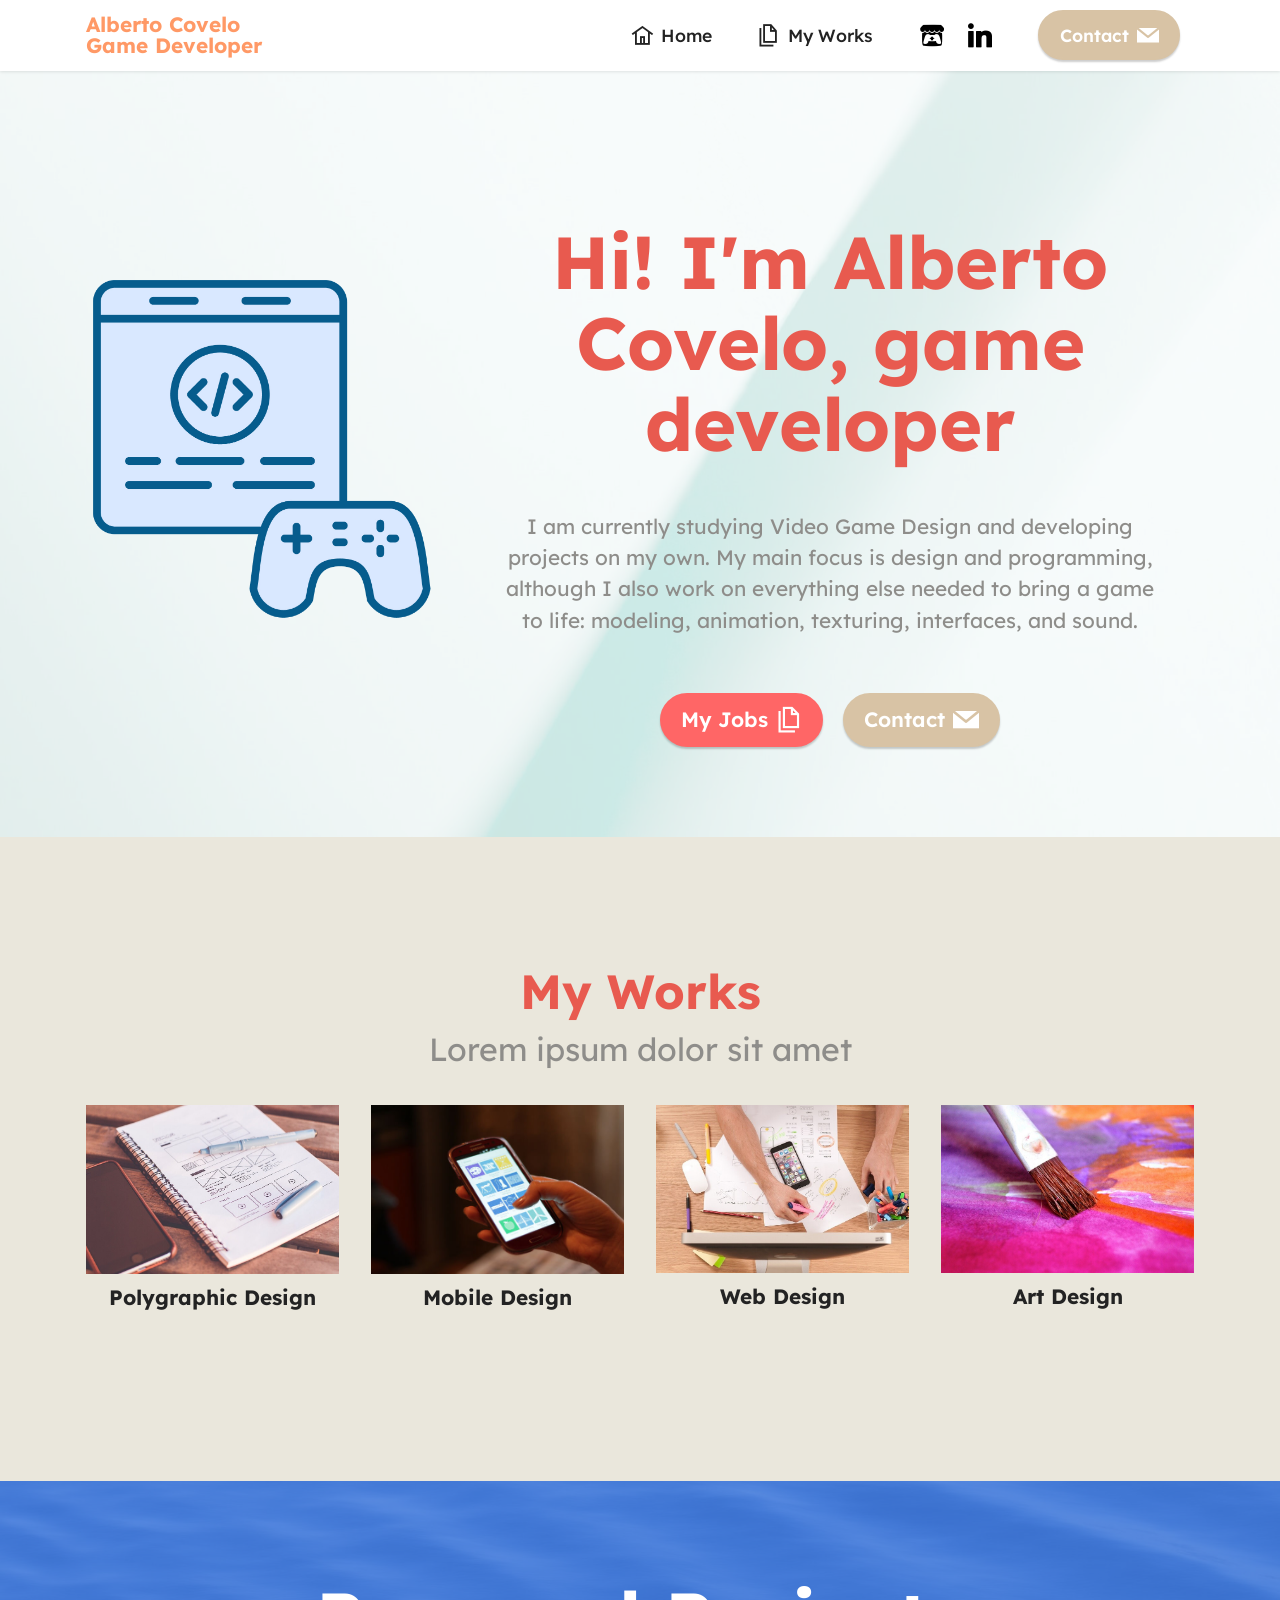
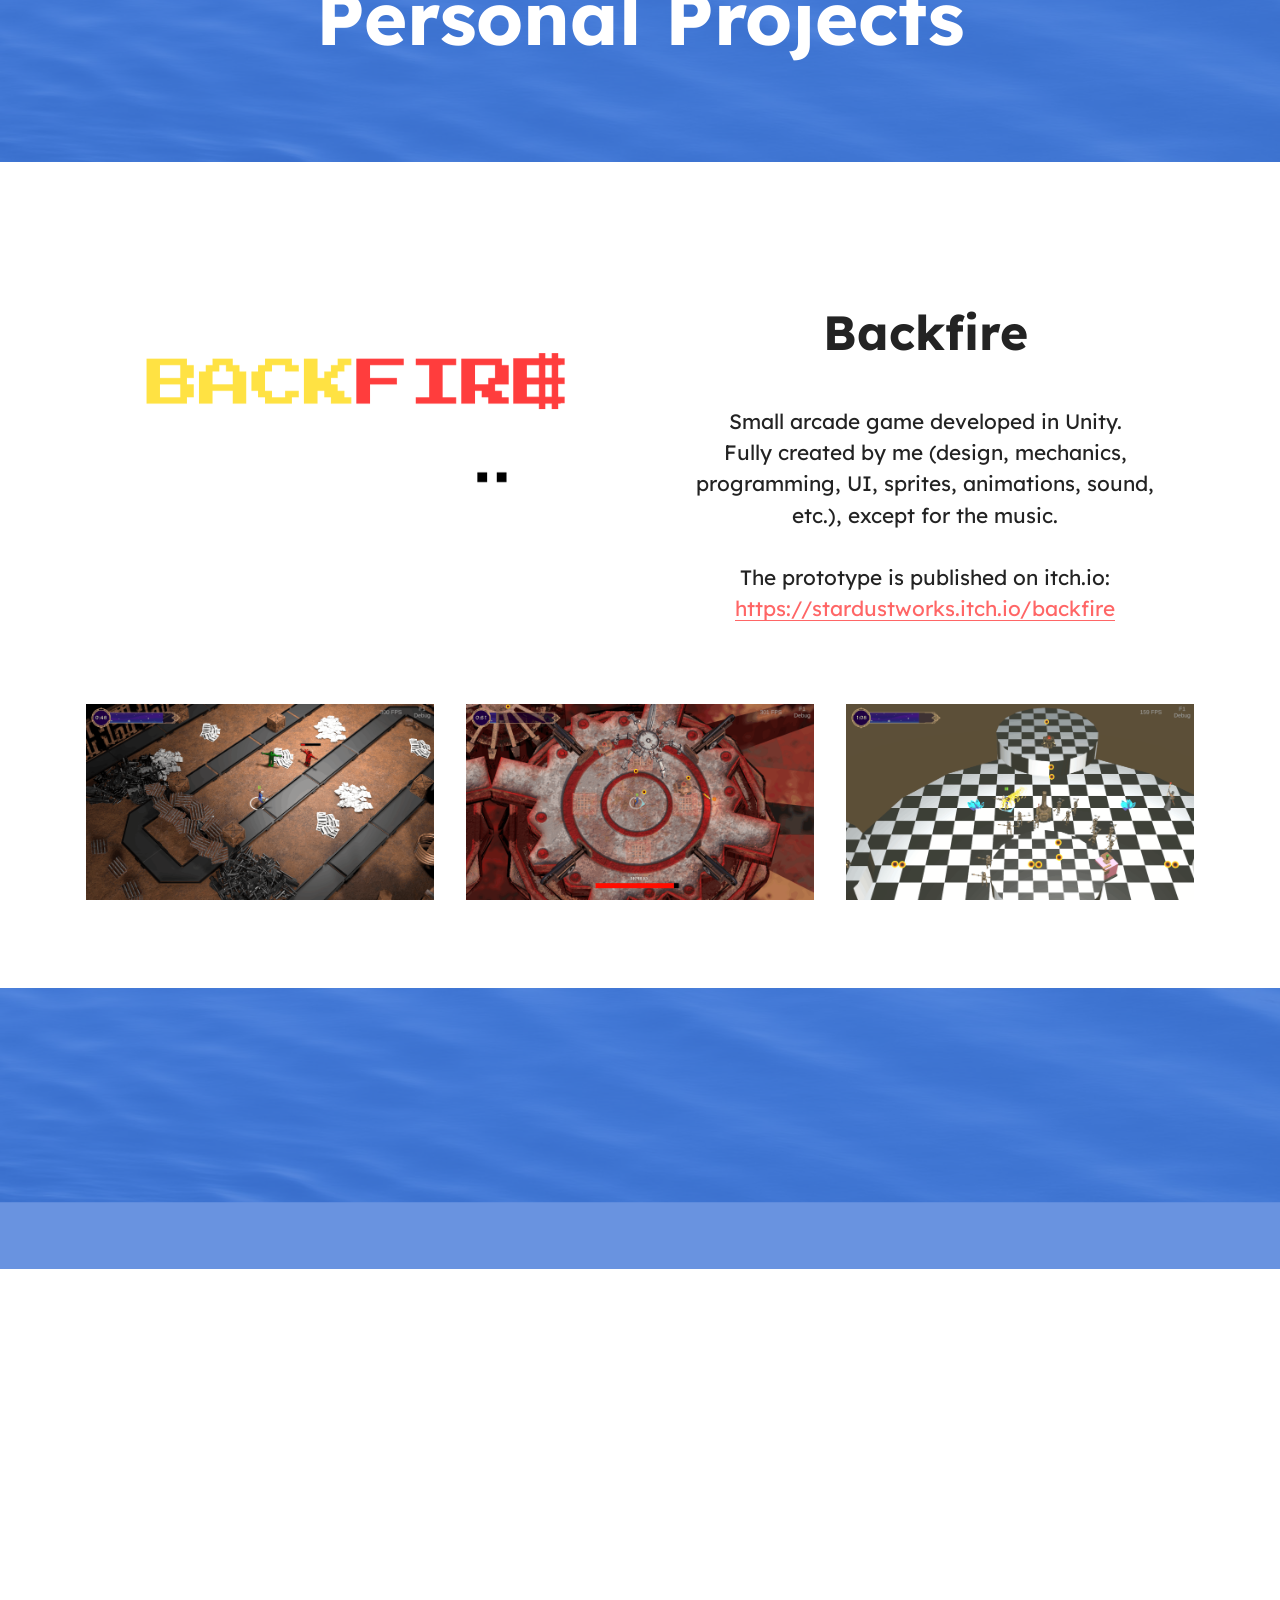
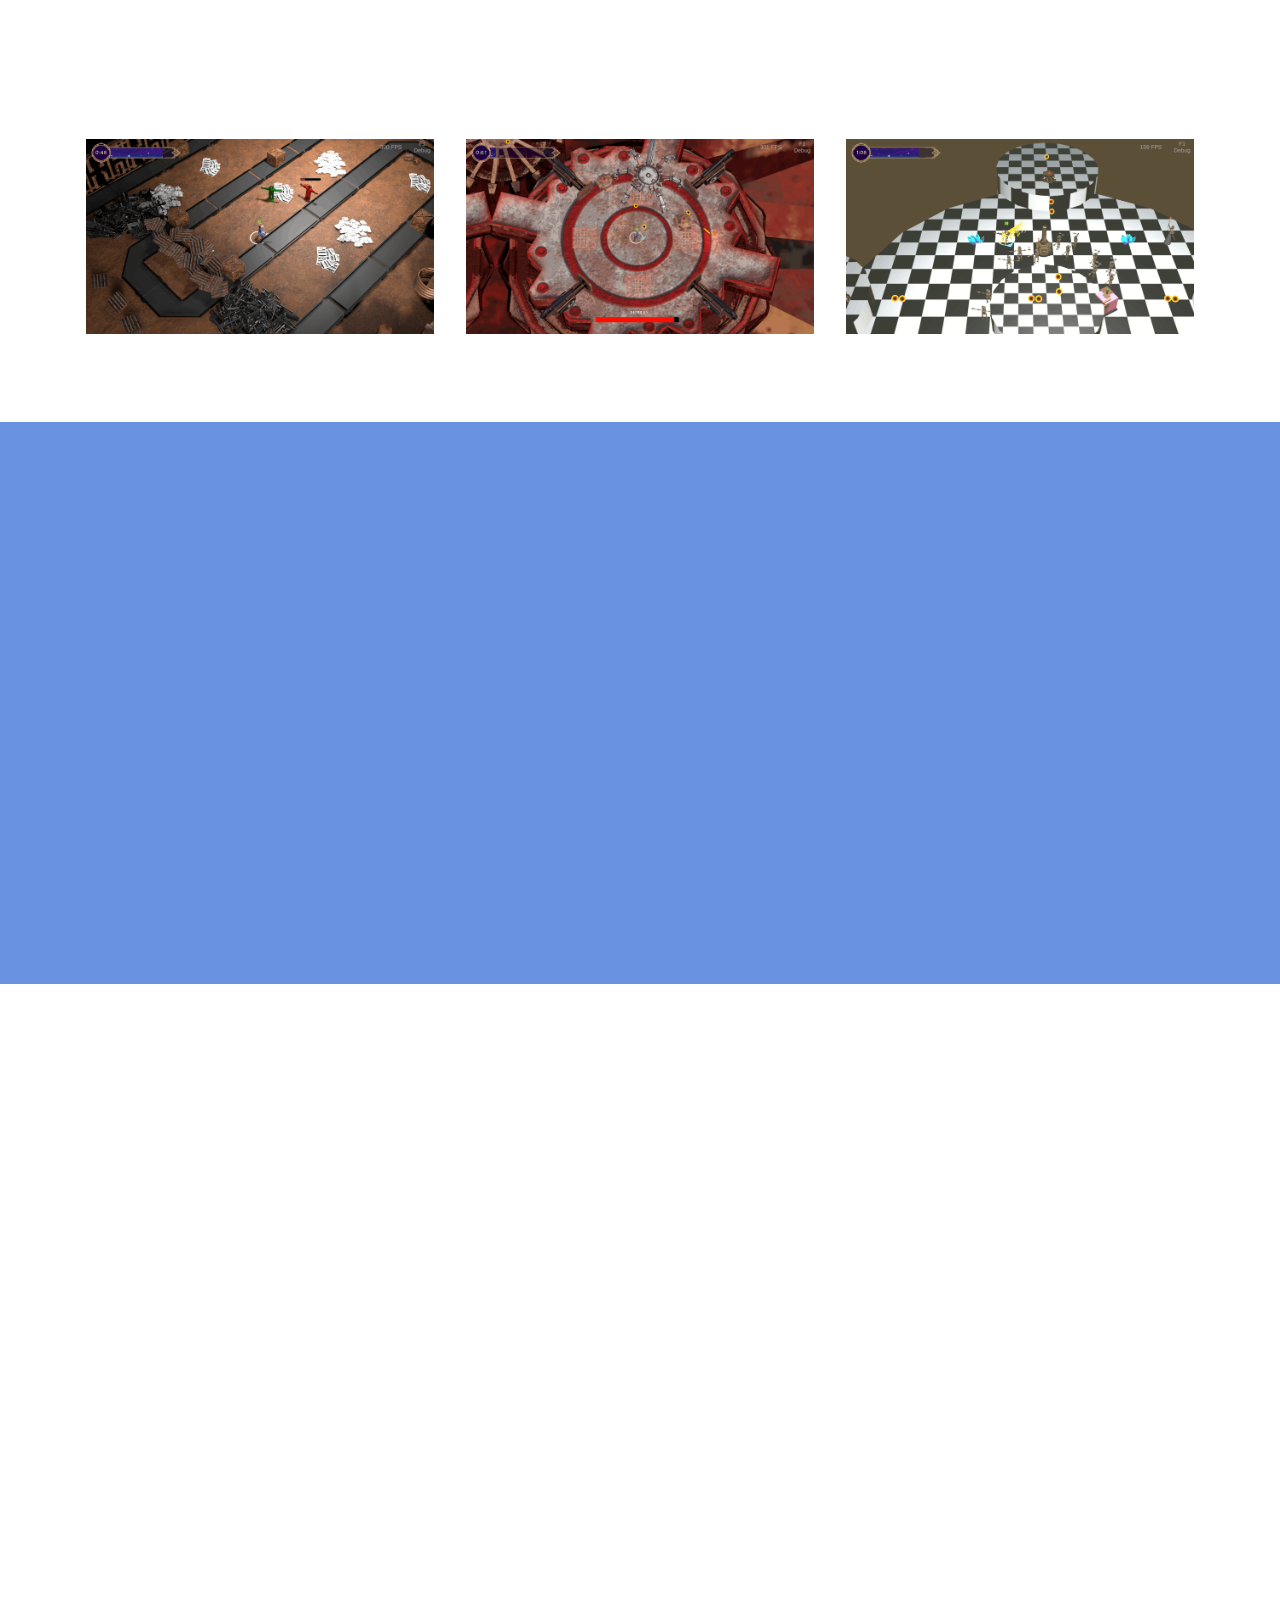
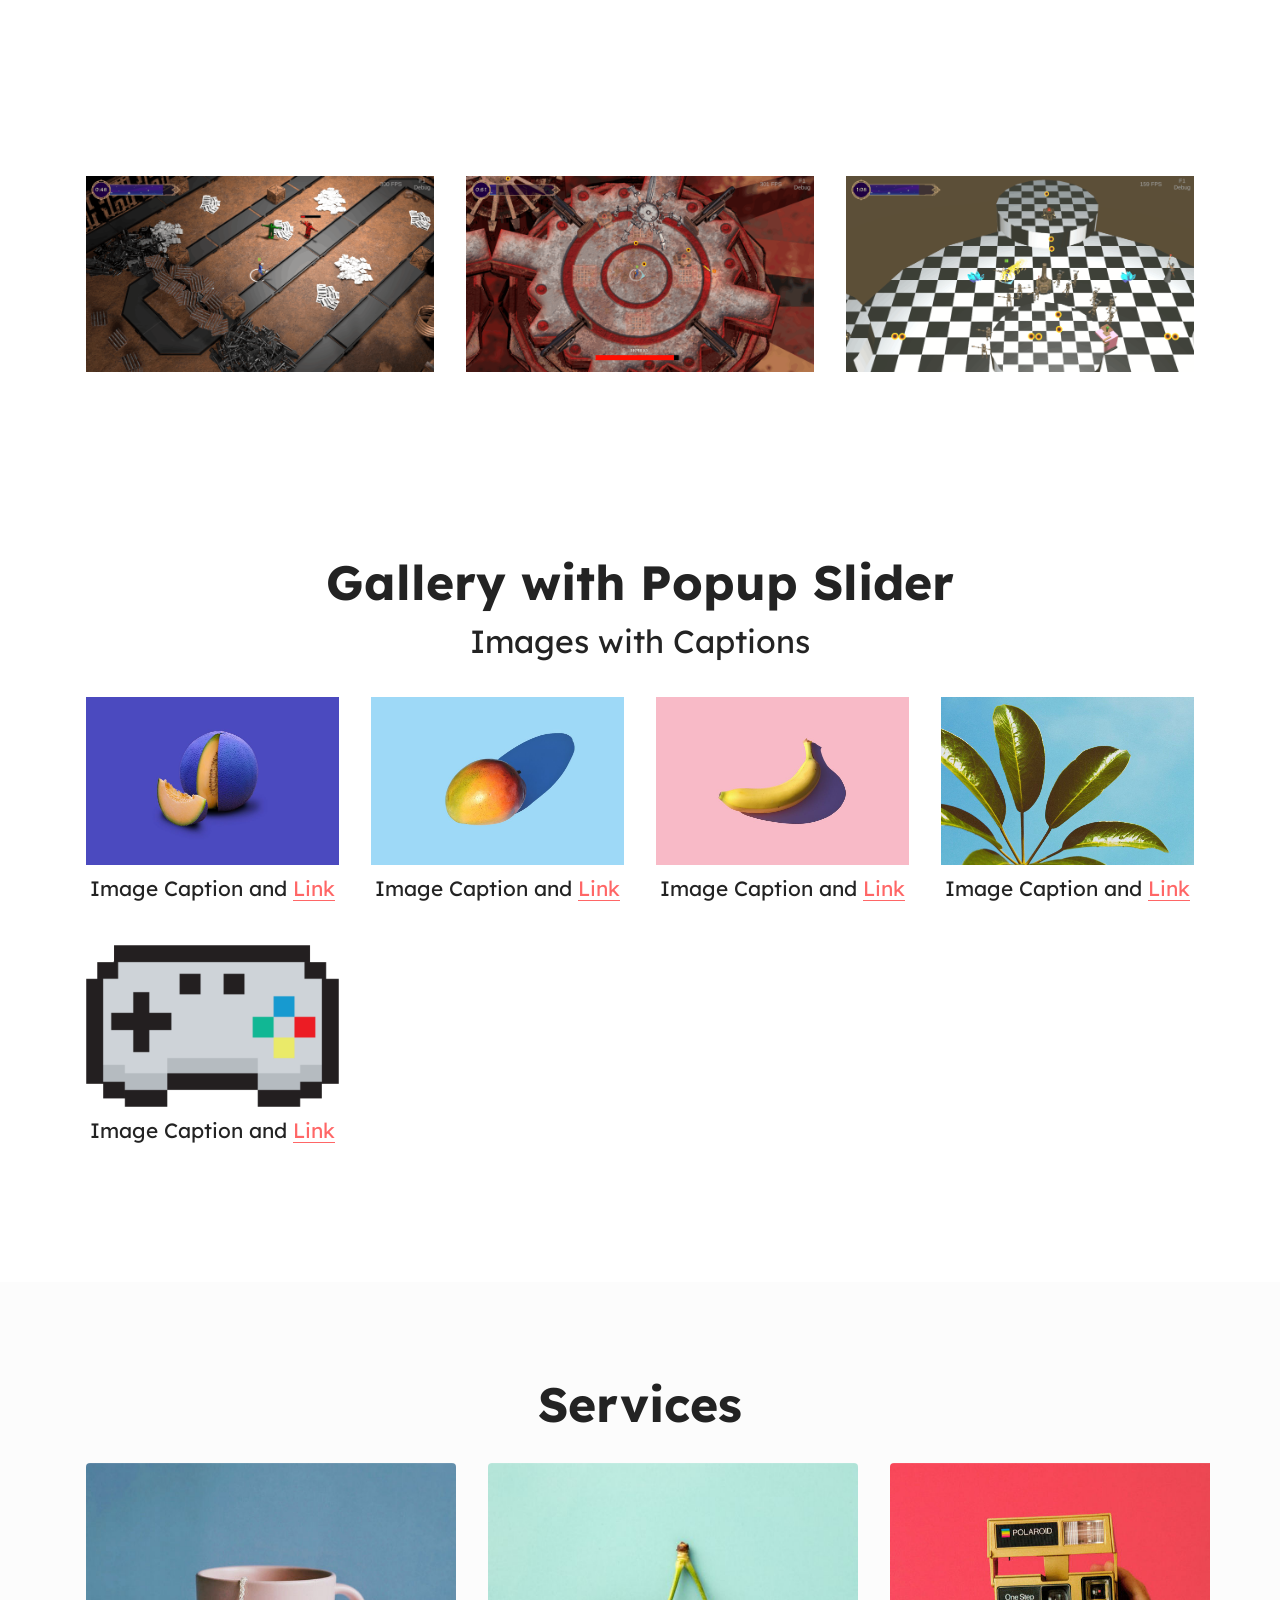
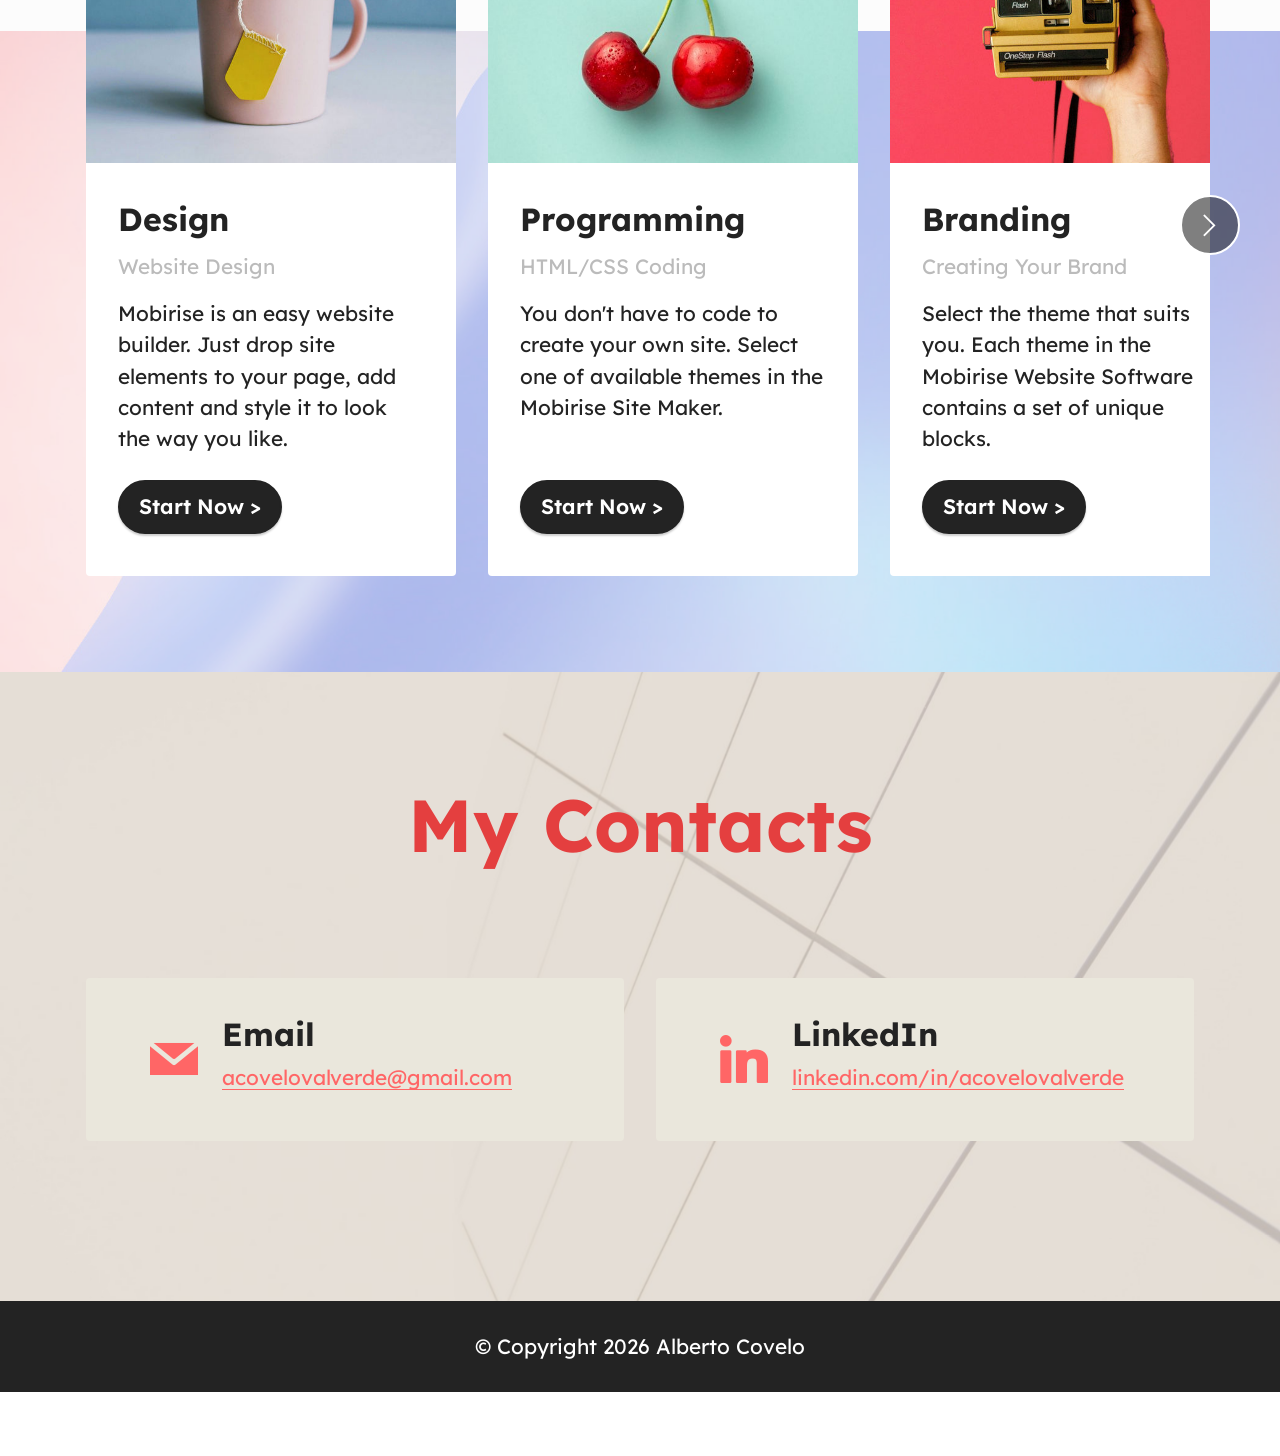
==== commit 372c4140: "Add files via upload" ====
--- a/index.html
+++ b/index.html
@@ -6,19 +6,21 @@
   <meta http-equiv="X-UA-Compatible" content="IE=edge">
   <meta name="generator" content="Mobirise v6.1.12, mobirise.com">
   <meta name="viewport" content="width=device-width, initial-scale=1, minimum-scale=1">
-  <link rel="shortcut icon" href="assets/images/logo.png" type="image/x-icon">
+  <link rel="shortcut icon" href="assets/images/favi.png" type="image/x-icon">
   <meta name="description" content="">
   
   
   <title>Home</title>
   <link rel="stylesheet" href="assets/web/assets/mobirise-icons2/mobirise2.css">
   <link rel="stylesheet" href="assets/bootstrap/css/bootstrap.min.css">
+  <link rel="stylesheet" href="assets/parallax/jarallax.css">
+  <link rel="stylesheet" href="assets/animatecss/animate.css">
   <link rel="stylesheet" href="assets/dropdown/css/style.css">
   <link rel="stylesheet" href="assets/socicon/css/styles.css">
   <link rel="stylesheet" href="assets/theme/css/style.css">
   <link rel="preload" href="https://fonts.googleapis.com/css?family=Lexend:100,200,300,400,500,600,700,800,900&display=swap" as="style" onload="this.onload=null;this.rel='stylesheet'">
   <noscript><link rel="stylesheet" href="https://fonts.googleapis.com/css?family=Lexend:100,200,300,400,500,600,700,800,900&display=swap"></noscript>
-  <link rel="preload" as="style" href="assets/mobirise/css/mbr-additional.css?v=TuOgDb"><link rel="stylesheet" href="assets/mobirise/css/mbr-additional.css?v=TuOgDb" type="text/css">
+  <link rel="preload" as="style" href="assets/mobirise/css/mbr-additional.css?v=ZPanok"><link rel="stylesheet" href="assets/mobirise/css/mbr-additional.css?v=ZPanok" type="text/css">
 
   
   
@@ -43,36 +45,411 @@
                 </div>
             </button>
             <div class="collapse navbar-collapse" id="navbarSupportedContent">
-                <ul class="navbar-nav nav-dropdown" data-app-modern-menu="true"><li class="nav-item"><a class="nav-link link text-black text-primary display-4" href="#top">Home</a></li><li class="nav-item"><a class="nav-link link text-black text-primary display-4" href="index.html#image1-b">About Me</a></li>
-                    <li class="nav-item"><a class="nav-link link text-black text-primary display-4" href="index.html#pricing2-c">Pricing</a>
-                    </li><li class="nav-item"><a class="nav-link link text-black text-primary display-4" href="index.html#gallery5-3">My Works</a></li></ul>
-                
-                <div class="navbar-buttons mbr-section-btn"><a class="btn btn-secondary display-4" href="index.html#form4-6">
-                        Contacts</a></div>
+                <ul class="navbar-nav nav-dropdown" data-app-modern-menu="true"><li class="nav-item"><a class="nav-link link text-black text-primary display-4" href="#top"><span class="mobi-mbri mobi-mbri-home mbr-iconfont mbr-iconfont-btn"></span>Home</a></li><li class="nav-item"><a class="nav-link link text-black text-primary display-4" href="index.html#gallery5-3"><span class="mobi-mbri mobi-mbri-pages mbr-iconfont mbr-iconfont-btn"></span>My Works</a></li></ul>
+                <div class="icons-menu">
+                    <a class="iconfont-wrapper" href="https://stardustworks.itch.io/" target="_blank">
+                        <span class="p-2 mbr-iconfont socicon-itchio socicon"></span>
+                    </a>
+                    <a class="iconfont-wrapper" href="https://stardustworks.itch.io/" target="_blank">
+                        <span class="p-2 mbr-iconfont socicon-linkedin socicon"></span>
+                    </a>
+                    
+                    
+                </div>
+                <div class="navbar-buttons mbr-section-btn"><a class="btn btn-secondary display-4" href="index.html#contacts2-8"><span class="socicon socicon-mail mbr-iconfont mbr-iconfont-btn"></span>
+                        Contact</a></div>
             </div>
         </div>
     </nav>
 </section>
 
-<section data-bs-version="5.1" class="header11 cid-sFF0SGinka" id="header11-1">
-
-    
-
-    
+<section data-bs-version="5.1" class="header11 cid-sFF0SGinka mbr-parallax-background" id="header11-1">
+
+    
+
+    <div class="mbr-overlay" style="opacity: 0.8; background-color: rgb(255, 255, 255);"></div>
 
     <div class="container">
         <div class="row justify-content-center">
-            <div class="col-12 col-md-6 image-wrapper">
-                <img class="w-100" src="assets/images/mbr.jpeg" alt="Mobirise Website Builder">
+            <div class="col-12 col-md-4 image-wrapper">
+                <img class="w-100" src="assets/images/adobestock-1900347618.png" alt="Mobirise Website Builder">
             </div>
             <div class="col-12 col-md">
                 <div class="text-wrapper text-center">
                     <h1 class="mbr-section-title mbr-fonts-style mb-3 display-1">
                         <strong>
-</strong><div><strong><br></strong></div><div><strong>Hi, I'm Alberto Covelo, game developer</strong></div></h1>
+</strong><div><strong><br></strong></div><div><strong>Hi! I'm Alberto Covelo, game developer</strong></div></h1>
                     <p class="mbr-text mbr-fonts-style display-7"><br>I am currently studying Video Game Design and developing projects on my own. My main focus is design and programming, although I also work on everything else needed to bring a game to life: modeling, animation, texturing, interfaces, and sound.<br><br></p>
-                    <div class="mbr-section-btn mt-3"><a class="btn btn-primary display-7" href="index.html#gallery5-3">My Jobs</a> <a class="btn btn-secondary display-7" href="index.html#form4-6">Contacts</a></div>
-                </div>
+                    <div class="mbr-section-btn mt-3"><a class="btn btn-primary display-7" href="index.html#gallery5-3"><span class="mobi-mbri mobi-mbri-pages mbr-iconfont mbr-iconfont-btn"></span>My Jobs</a> <a class="btn btn-secondary display-7" href="index.html#form4-6"><span class="socicon socicon-mail mbr-iconfont mbr-iconfont-btn"></span>Contact</a></div>
+                </div>
+            </div>
+        </div>
+    </div>
+</section>
+
+<section data-bs-version="5.1" class="gallery5 mbr-gallery cid-sFF3kfZheU" id="gallery5-3">
+    
+
+    
+
+    <div class="container">
+        <div class="mbr-section-head">
+            <h3 class="mbr-section-title mbr-fonts-style align-center m-0 display-2"><strong>My Works</strong></h3>
+            <h4 class="mbr-section-subtitle mbr-fonts-style align-center mb-0 mt-2 display-5">Lorem ipsum dolor sit amet</h4>
+        </div>
+        <div class="row mbr-gallery mt-4">
+            
+            <div class="col-12 col-md-6 col-lg-3 item gallery-image active">
+                <div class="item-wrapper" data-toggle="modal" data-bs-toggle="modal" data-target="#vd7jj6KoyJ-modal" data-bs-target="#vd7jj6KoyJ-modal">
+                    <img class="w-100" src="assets/images/mbr-3.jpg" alt="Mobirise Website Builder" data-slide-to="0" data-bs-slide-to="0" data-target="#lb-vd7jj6KoyJ" data-bs-target="#lb-vd7jj6KoyJ">
+                    <div class="icon-wrapper">
+                        <span class="mobi-mbri mobi-mbri-search mbr-iconfont mbr-iconfont-btn"></span>
+                    </div>
+                </div>
+                <h6 class="mbr-item-subtitle mbr-fonts-style align-center mb-2 mt-2 display-7"><strong>Polygraphic Design</strong></h6>
+            </div><div class="col-12 col-md-6 col-lg-3 item gallery-image">
+                <div class="item-wrapper" data-toggle="modal" data-bs-toggle="modal" data-target="#vd7jj6KoyJ-modal" data-bs-target="#vd7jj6KoyJ-modal">
+                    <img class="w-100" src="assets/images/mbr-596x397.jpg" alt="Mobirise Website Builder" data-slide-to="1" data-bs-slide-to="1" data-target="#lb-vd7jj6KoyJ" data-bs-target="#lb-vd7jj6KoyJ">
+                    <div class="icon-wrapper">
+                        <span class="mobi-mbri mobi-mbri-search mbr-iconfont mbr-iconfont-btn"></span>
+                    </div>
+                </div>
+                <h6 class="mbr-item-subtitle mbr-fonts-style align-center mb-2 mt-2 display-7"><strong>Mobile Design</strong></h6>
+            </div>
+            <div class="col-12 col-md-6 col-lg-3 item gallery-image">
+                <div class="item-wrapper" data-toggle="modal" data-bs-toggle="modal" data-target="#vd7jj6KoyJ-modal" data-bs-target="#vd7jj6KoyJ-modal">
+                    <img class="w-100" src="assets/images/mbr-4.jpg" alt="Mobirise Website Builder" data-slide-to="2" data-bs-slide-to="2" data-target="#lb-vd7jj6KoyJ" data-bs-target="#lb-vd7jj6KoyJ">
+                    <div class="icon-wrapper">
+                        <span class="mobi-mbri mobi-mbri-search mbr-iconfont mbr-iconfont-btn"></span>
+                    </div>
+                </div>
+                <h6 class="mbr-item-subtitle mbr-fonts-style align-center mb-2 mt-2 display-7"><strong>Web Design</strong></h6>
+            </div>
+            <div class="col-12 col-md-6 col-lg-3 item gallery-image">
+                <div class="item-wrapper" data-toggle="modal" data-bs-toggle="modal" data-target="#vd7jj6KoyJ-modal" data-bs-target="#vd7jj6KoyJ-modal">
+                    <img class="w-100" src="assets/images/mbr-6.jpg" alt="Mobirise Website Builder" data-slide-to="3" data-bs-slide-to="3" data-target="#lb-vd7jj6KoyJ" data-bs-target="#lb-vd7jj6KoyJ">
+                    <div class="icon-wrapper">
+                        <span class="mobi-mbri mobi-mbri-search mbr-iconfont mbr-iconfont-btn"></span>
+                    </div>
+                </div>
+                <h6 class="mbr-item-subtitle mbr-fonts-style align-center mb-2 mt-2 display-7"><strong>Art Design</strong></h6>
+            </div>
+        </div>
+
+        <div class="modal mbr-slider" tabindex="-1" role="dialog" aria-hidden="true" id="vd7jj6KoyJ-modal">
+            <div class="modal-dialog" role="document">
+                <div class="modal-content">
+                    <div class="modal-body">
+                        <div class="carousel slide" id="lb-vd7jj6KoyJ" data-interval="5000" data-bs-interval="5000">
+                            <div class="carousel-inner">
+                                
+                                <div class="carousel-item">
+                                    <img class="d-block w-100" src="assets/images/mbr-3.jpg" alt="Mobirise Website Builder">
+                                </div><div class="carousel-item active">
+                                    <img class="d-block w-100" src="assets/images/mbr-596x397.jpg" alt="Mobirise Website Builder">
+                                </div>
+                                <div class="carousel-item">
+                                    <img class="d-block w-100" src="assets/images/mbr-4.jpg" alt="Mobirise Website Builder">
+                                </div>
+                                <div class="carousel-item">
+                                    <img class="d-block w-100" src="assets/images/mbr-6.jpg" alt="Mobirise Website Builder">
+                                </div>
+                            </div>
+                            <ol class="carousel-indicators">
+                                <li data-slide-to="0" data-bs-slide-to="0" class="active" data-target="#lb-vd7jj6KoyJ" data-bs-target="#lb-vd7jj6KoyJ"></li>
+                                <li data-slide-to="1" data-bs-slide-to="1" data-target="#lb-vd7jj6KoyJ" data-bs-target="#lb-vd7jj6KoyJ"></li>
+                                <li data-slide-to="2" data-bs-slide-to="2" data-target="#lb-vd7jj6KoyJ" data-bs-target="#lb-vd7jj6KoyJ"></li>
+                                <li data-slide-to="3" data-bs-slide-to="3" data-target="#lb-vd7jj6KoyJ" data-bs-target="#lb-vd7jj6KoyJ"></li>
+                            </ol>
+                            <a role="button" href="" class="close" data-dismiss="modal" data-bs-dismiss="modal" aria-label="Close">
+                            </a>
+                            <a class="carousel-control-prev carousel-control" role="button" data-slide="prev" data-bs-slide="prev" href="#lb-vd7jj6KoyJ">
+                                <span class="mobi-mbri mobi-mbri-arrow-prev" aria-hidden="true"></span>
+                                <span class="sr-only visually-hidden">Previous</span>
+                            </a>
+                            <a class="carousel-control-next carousel-control" role="button" data-slide="next" data-bs-slide="next" href="#lb-vd7jj6KoyJ">
+                                <span class="mobi-mbri mobi-mbri-arrow-next" aria-hidden="true"></span>
+                                <span class="sr-only visually-hidden">Next</span>
+                            </a>
+                        </div>
+                    </div>
+                </div>
+            </div>
+        </div>
+    </div>
+</section>
+
+<section data-bs-version="5.1" class="header8 cid-vd78QvTsJU mbr-parallax-background" id="header8-5">
+    
+
+    
+    <div class="mbr-overlay" style="opacity: 0.8; background-color: rgb(68, 121, 217);"></div>
+    
+    <div class="container">
+        <div class="row justify-content-center">
+            <div class="col-12">
+                <h3 class="mbr-section-title mbr-white mbr-fonts-style display-1">
+                    <strong>Personal Projects</strong></h3>
+                
+            </div>
+        </div>
+    </div>
+</section>
+
+<section data-bs-version="5.1" class="image1 cid-vd7cbgfu5F" id="image1-b">
+    
+
+    
+    
+
+    <div class="container">
+        <div class="row align-items-center">
+            <div class="col-12 col-lg-6">
+                <div class="image-wrapper">
+                    <img src="assets/images/backfire2.png" alt="">
+                    
+                </div>
+            </div>
+            <div class="col-12 col-lg">
+                <div class="text-wrapper">
+                    <h3 class="mbr-section-title mbr-fonts-style mb-3 display-2"><strong>Backfire</strong></h3>
+                    <p class="mbr-text mbr-fonts-style display-7"><br>Small arcade game developed in Unity.<br>Fully created by me (design, mechanics, programming, UI, sprites, animations, sound, etc.), except for the music.<br><br>The prototype is published on itch.io:<br><a href="https://stardustworks.itch.io/backfire" class="text-primary" target="_blank">https://stardustworks.itch.io/backfire</a><br></p>
+                </div>
+            </div>
+        </div>
+    </div>
+</section>
+
+<section data-bs-version="5.1" class="gallery5 mbr-gallery cid-vd7ckjoPyx" id="gallery5-c">
+    
+
+    
+    
+
+    <div class="container">
+        
+        <div class="row mbr-gallery mt-4">
+            <div class="col-12 col-md-6 col-lg-4 item gallery-image">
+                <div class="item-wrapper" data-toggle="modal" data-bs-toggle="modal" data-target="#vd7jj7R2uw-modal" data-bs-target="#vd7jj7R2uw-modal">
+                    <img class="w-100" src="assets/images/asdasdasas-816x459.png" alt="" data-slide-to="0" data-bs-slide-to="0" data-target="#lb-vd7jj7R2uw" data-bs-target="#lb-vd7jj7R2uw">
+                    <div class="icon-wrapper">
+                        <span class="mobi-mbri mobi-mbri-search mbr-iconfont mbr-iconfont-btn"></span>
+                    </div>
+                </div>
+                <h6 class="mbr-item-subtitle mbr-fonts-style align-center mb-2 mt-2 display-7"></h6>
+            </div>
+            <div class="col-12 col-md-6 col-lg-4 item gallery-image">
+                <div class="item-wrapper" data-toggle="modal" data-bs-toggle="modal" data-target="#vd7jj7R2uw-modal" data-bs-target="#vd7jj7R2uw-modal">
+                    <img class="w-100" src="assets/images/sdasdss-816x458.png" alt="" data-slide-to="1" data-bs-slide-to="1" data-target="#lb-vd7jj7R2uw" data-bs-target="#lb-vd7jj7R2uw">
+                    <div class="icon-wrapper">
+                        <span class="mobi-mbri mobi-mbri-search mbr-iconfont mbr-iconfont-btn"></span>
+                    </div>
+                </div>
+                <h6 class="mbr-item-subtitle mbr-fonts-style align-center mb-2 mt-2 display-7"></h6>
+            </div>
+            <div class="col-12 col-md-6 col-lg-4 item gallery-image">
+                <div class="item-wrapper" data-toggle="modal" data-bs-toggle="modal" data-target="#vd7jj7R2uw-modal" data-bs-target="#vd7jj7R2uw-modal">
+                    <img class="w-100" src="assets/images/adsadasas-816x459.png" alt="Mobirise Website Builder" data-slide-to="2" data-bs-slide-to="2" data-target="#lb-vd7jj7R2uw" data-bs-target="#lb-vd7jj7R2uw">
+                    <div class="icon-wrapper">
+                        <span class="mobi-mbri mobi-mbri-search mbr-iconfont mbr-iconfont-btn"></span>
+                    </div>
+                </div>
+                <h6 class="mbr-item-subtitle mbr-fonts-style align-center mb-2 mt-2 display-7"></h6>
+            </div>
+            
+        </div>
+
+        <div class="modal mbr-slider" tabindex="-1" role="dialog" aria-hidden="true" id="vd7jj7R2uw-modal">
+            <div class="modal-dialog" role="document">
+                <div class="modal-content">
+                    <div class="modal-body">
+                        <div class="carousel slide" id="lb-vd7jj7R2uw" data-interval="5000" data-bs-interval="5000">
+                            <div class="carousel-inner">
+                                <div class="carousel-item active">
+                                    <img class="d-block w-100" src="assets/images/asdasdasas-816x459.png" alt="Mobirise Website Builder">
+                                </div>
+                                <div class="carousel-item">
+                                    <img class="d-block w-100" src="assets/images/sdasdss-816x458.png" alt="Mobirise Website Builder">
+                                </div>
+                                <div class="carousel-item">
+                                    <img class="d-block w-100" src="assets/images/adsadasas-816x459.png" alt="Mobirise Website Builder">
+                                </div>
+                                
+                            </div>
+                            <ol class="carousel-indicators">
+                                <li data-slide-to="0" data-bs-slide-to="0" class="active" data-target="#lb-vd7jj7R2uw" data-bs-target="#lb-vd7jj7R2uw"></li>
+                                <li data-slide-to="1" data-bs-slide-to="1" data-target="#lb-vd7jj7R2uw" data-bs-target="#lb-vd7jj7R2uw"></li>
+                                <li data-slide-to="2" data-bs-slide-to="2" data-target="#lb-vd7jj7R2uw" data-bs-target="#lb-vd7jj7R2uw"></li>
+                                
+                            </ol>
+                            <a role="button" href="" class="close" data-dismiss="modal" data-bs-dismiss="modal" aria-label="Close">
+                            </a>
+                            <a class="carousel-control-prev carousel-control" role="button" data-slide="prev" data-bs-slide="prev" href="#lb-vd7jj7R2uw">
+                                <span class="mobi-mbri mobi-mbri-arrow-prev" aria-hidden="true"></span>
+                                <span class="sr-only visually-hidden">Previous</span>
+                            </a>
+                            <a class="carousel-control-next carousel-control" role="button" data-slide="next" data-bs-slide="next" href="#lb-vd7jj7R2uw">
+                                <span class="mobi-mbri mobi-mbri-arrow-next" aria-hidden="true"></span>
+                                <span class="sr-only visually-hidden">Next</span>
+                            </a>
+                        </div>
+                    </div>
+                </div>
+            </div>
+        </div>
+    </div>
+</section>
+
+<section data-bs-version="5.1" class="header8 cid-vd79dY875c mbr-parallax-background" id="header8-6">
+    
+
+    
+    <div class="mbr-overlay" style="opacity: 0.8; background-color: rgb(68, 121, 217);"></div>
+    
+    <div class="container">
+        <div class="row justify-content-center">
+            <div class="col-12">
+                <h3 class="mbr-section-title mbr-white mbr-fonts-style display-1">
+                    <strong>Jam Games</strong></h3>
+                
+            </div>
+        </div>
+    </div>
+</section>
+
+<section data-bs-version="5.1" class="image1 cid-vd79KdrAdw" id="image1-8">
+    
+
+    
+    
+
+    <div class="container">
+        <div class="row align-items-center">
+            <div class="col-12 col-lg-5">
+                <div class="image-wrapper">
+                    <img src="assets/images/logo-1.png" alt="">
+                    
+                </div>
+            </div>
+            <div class="col-12 col-lg">
+                <div class="text-wrapper">
+                    <h3 class="mbr-section-title mbr-fonts-style mb-3 display-2"><strong>Death Dance</strong></h3>
+                    <p class="mbr-text mbr-fonts-style display-7"><br>ola</p>
+                </div>
+            </div>
+        </div>
+    </div>
+</section>
+
+<section data-bs-version="5.1" class="gallery5 mbr-gallery cid-vd79OTFdxv" id="gallery5-9">
+    
+
+    
+    
+
+    <div class="container">
+        
+        <div class="row mbr-gallery mt-4">
+            <div class="col-12 col-md-6 col-lg-4 item gallery-image">
+                <div class="item-wrapper" data-toggle="modal" data-bs-toggle="modal" data-target="#vd7jj8RiEQ-modal" data-bs-target="#vd7jj8RiEQ-modal">
+                    <img class="w-100" src="assets/images/asdasdasas-816x459.png" alt="" data-slide-to="0" data-bs-slide-to="0" data-target="#lb-vd7jj8RiEQ" data-bs-target="#lb-vd7jj8RiEQ">
+                    <div class="icon-wrapper">
+                        <span class="mobi-mbri mobi-mbri-search mbr-iconfont mbr-iconfont-btn"></span>
+                    </div>
+                </div>
+                <h6 class="mbr-item-subtitle mbr-fonts-style align-center mb-2 mt-2 display-7"></h6>
+            </div>
+            <div class="col-12 col-md-6 col-lg-4 item gallery-image">
+                <div class="item-wrapper" data-toggle="modal" data-bs-toggle="modal" data-target="#vd7jj8RiEQ-modal" data-bs-target="#vd7jj8RiEQ-modal">
+                    <img class="w-100" src="assets/images/sdasdss-816x458.png" alt="" data-slide-to="1" data-bs-slide-to="1" data-target="#lb-vd7jj8RiEQ" data-bs-target="#lb-vd7jj8RiEQ">
+                    <div class="icon-wrapper">
+                        <span class="mobi-mbri mobi-mbri-search mbr-iconfont mbr-iconfont-btn"></span>
+                    </div>
+                </div>
+                <h6 class="mbr-item-subtitle mbr-fonts-style align-center mb-2 mt-2 display-7"></h6>
+            </div>
+            <div class="col-12 col-md-6 col-lg-4 item gallery-image">
+                <div class="item-wrapper" data-toggle="modal" data-bs-toggle="modal" data-target="#vd7jj8RiEQ-modal" data-bs-target="#vd7jj8RiEQ-modal">
+                    <img class="w-100" src="assets/images/adsadasas-816x459.png" alt="Mobirise Website Builder" data-slide-to="2" data-bs-slide-to="2" data-target="#lb-vd7jj8RiEQ" data-bs-target="#lb-vd7jj8RiEQ">
+                    <div class="icon-wrapper">
+                        <span class="mobi-mbri mobi-mbri-search mbr-iconfont mbr-iconfont-btn"></span>
+                    </div>
+                </div>
+                <h6 class="mbr-item-subtitle mbr-fonts-style align-center mb-2 mt-2 display-7"></h6>
+            </div>
+            
+        </div>
+
+        <div class="modal mbr-slider" tabindex="-1" role="dialog" aria-hidden="true" id="vd7jj8RiEQ-modal">
+            <div class="modal-dialog" role="document">
+                <div class="modal-content">
+                    <div class="modal-body">
+                        <div class="carousel slide" id="lb-vd7jj8RiEQ" data-interval="5000" data-bs-interval="5000">
+                            <div class="carousel-inner">
+                                <div class="carousel-item active">
+                                    <img class="d-block w-100" src="assets/images/asdasdasas-816x459.png" alt="Mobirise Website Builder">
+                                </div>
+                                <div class="carousel-item">
+                                    <img class="d-block w-100" src="assets/images/sdasdss-816x458.png" alt="Mobirise Website Builder">
+                                </div>
+                                <div class="carousel-item">
+                                    <img class="d-block w-100" src="assets/images/adsadasas-816x459.png" alt="Mobirise Website Builder">
+                                </div>
+                                
+                            </div>
+                            <ol class="carousel-indicators">
+                                <li data-slide-to="0" data-bs-slide-to="0" class="active" data-target="#lb-vd7jj8RiEQ" data-bs-target="#lb-vd7jj8RiEQ"></li>
+                                <li data-slide-to="1" data-bs-slide-to="1" data-target="#lb-vd7jj8RiEQ" data-bs-target="#lb-vd7jj8RiEQ"></li>
+                                <li data-slide-to="2" data-bs-slide-to="2" data-target="#lb-vd7jj8RiEQ" data-bs-target="#lb-vd7jj8RiEQ"></li>
+                                
+                            </ol>
+                            <a role="button" href="" class="close" data-dismiss="modal" data-bs-dismiss="modal" aria-label="Close">
+                            </a>
+                            <a class="carousel-control-prev carousel-control" role="button" data-slide="prev" data-bs-slide="prev" href="#lb-vd7jj8RiEQ">
+                                <span class="mobi-mbri mobi-mbri-arrow-prev" aria-hidden="true"></span>
+                                <span class="sr-only visually-hidden">Previous</span>
+                            </a>
+                            <a class="carousel-control-next carousel-control" role="button" data-slide="next" data-bs-slide="next" href="#lb-vd7jj8RiEQ">
+                                <span class="mobi-mbri mobi-mbri-arrow-next" aria-hidden="true"></span>
+                                <span class="sr-only visually-hidden">Next</span>
+                            </a>
+                        </div>
+                    </div>
+                </div>
+            </div>
+        </div>
+    </div>
+</section>
+
+<section data-bs-version="5.1" class="header8 cid-vd79fUkKmZ mbr-parallax-background" id="header8-7">
+    
+
+    
+    <div class="mbr-overlay" style="opacity: 0.8; background-color: rgb(68, 121, 217);"></div>
+    
+    <div class="container">
+        <div class="row justify-content-center">
+            <div class="col-12">
+                <h3 class="mbr-section-title mbr-white mbr-fonts-style display-1">
+                    <strong>Mods</strong></h3>
+                
+            </div>
+        </div>
+    </div>
+</section>
+
+<section data-bs-version="5.1" class="header8 cid-vd7ata8JIr mbr-parallax-background" id="header8-a">
+    
+
+    
+    <div class="mbr-overlay" style="opacity: 0.8; background-color: rgb(68, 121, 217);"></div>
+    
+    <div class="container">
+        <div class="row justify-content-center">
+            <div class="col-12">
+                <h3 class="mbr-section-title mbr-white mbr-fonts-style display-1">
+                    <strong>Academic Projects</strong></h3>
+                
             </div>
         </div>
     </div>
@@ -112,8 +489,8 @@
         
         <div class="row mbr-gallery mt-4">
             <div class="col-12 col-md-6 col-lg-4 item gallery-image">
-                <div class="item-wrapper" data-toggle="modal" data-bs-toggle="modal" data-target="#vd64kYyixG-modal" data-bs-target="#vd64kYyixG-modal">
-                    <img class="w-100" src="assets/images/asdasdasas-816x459.png" alt="" data-slide-to="0" data-bs-slide-to="0" data-target="#lb-vd64kYyixG" data-bs-target="#lb-vd64kYyixG">
+                <div class="item-wrapper" data-toggle="modal" data-bs-toggle="modal" data-target="#vd7jjaY91B-modal" data-bs-target="#vd7jjaY91B-modal">
+                    <img class="w-100" src="assets/images/asdasdasas-816x459.png" alt="" data-slide-to="0" data-bs-slide-to="0" data-target="#lb-vd7jjaY91B" data-bs-target="#lb-vd7jjaY91B">
                     <div class="icon-wrapper">
                         <span class="mobi-mbri mobi-mbri-search mbr-iconfont mbr-iconfont-btn"></span>
                     </div>
@@ -121,8 +498,8 @@
                 <h6 class="mbr-item-subtitle mbr-fonts-style align-center mb-2 mt-2 display-7"></h6>
             </div>
             <div class="col-12 col-md-6 col-lg-4 item gallery-image">
-                <div class="item-wrapper" data-toggle="modal" data-bs-toggle="modal" data-target="#vd64kYyixG-modal" data-bs-target="#vd64kYyixG-modal">
-                    <img class="w-100" src="assets/images/sdasdss-816x458.png" alt="" data-slide-to="1" data-bs-slide-to="1" data-target="#lb-vd64kYyixG" data-bs-target="#lb-vd64kYyixG">
+                <div class="item-wrapper" data-toggle="modal" data-bs-toggle="modal" data-target="#vd7jjaY91B-modal" data-bs-target="#vd7jjaY91B-modal">
+                    <img class="w-100" src="assets/images/sdasdss-816x458.png" alt="" data-slide-to="1" data-bs-slide-to="1" data-target="#lb-vd7jjaY91B" data-bs-target="#lb-vd7jjaY91B">
                     <div class="icon-wrapper">
                         <span class="mobi-mbri mobi-mbri-search mbr-iconfont mbr-iconfont-btn"></span>
                     </div>
@@ -130,8 +507,8 @@
                 <h6 class="mbr-item-subtitle mbr-fonts-style align-center mb-2 mt-2 display-7"></h6>
             </div>
             <div class="col-12 col-md-6 col-lg-4 item gallery-image">
-                <div class="item-wrapper" data-toggle="modal" data-bs-toggle="modal" data-target="#vd64kYyixG-modal" data-bs-target="#vd64kYyixG-modal">
-                    <img class="w-100" src="assets/images/adsadasas-816x459.png" alt="Mobirise Website Builder" data-slide-to="2" data-bs-slide-to="2" data-target="#lb-vd64kYyixG" data-bs-target="#lb-vd64kYyixG">
+                <div class="item-wrapper" data-toggle="modal" data-bs-toggle="modal" data-target="#vd7jjaY91B-modal" data-bs-target="#vd7jjaY91B-modal">
+                    <img class="w-100" src="assets/images/adsadasas-816x459.png" alt="Mobirise Website Builder" data-slide-to="2" data-bs-slide-to="2" data-target="#lb-vd7jjaY91B" data-bs-target="#lb-vd7jjaY91B">
                     <div class="icon-wrapper">
                         <span class="mobi-mbri mobi-mbri-search mbr-iconfont mbr-iconfont-btn"></span>
                     </div>
@@ -141,11 +518,11 @@
             
         </div>
 
-        <div class="modal mbr-slider" tabindex="-1" role="dialog" aria-hidden="true" id="vd64kYyixG-modal">
+        <div class="modal mbr-slider" tabindex="-1" role="dialog" aria-hidden="true" id="vd7jjaY91B-modal">
             <div class="modal-dialog" role="document">
                 <div class="modal-content">
                     <div class="modal-body">
-                        <div class="carousel slide" id="lb-vd64kYyixG" data-interval="5000" data-bs-interval="5000">
+                        <div class="carousel slide" id="lb-vd7jjaY91B" data-interval="5000" data-bs-interval="5000">
                             <div class="carousel-inner">
                                 <div class="carousel-item active">
                                     <img class="d-block w-100" src="assets/images/asdasdasas-816x459.png" alt="Mobirise Website Builder">
@@ -159,18 +536,18 @@
                                 
                             </div>
                             <ol class="carousel-indicators">
-                                <li data-slide-to="0" data-bs-slide-to="0" class="active" data-target="#lb-vd64kYyixG" data-bs-target="#lb-vd64kYyixG"></li>
-                                <li data-slide-to="1" data-bs-slide-to="1" data-target="#lb-vd64kYyixG" data-bs-target="#lb-vd64kYyixG"></li>
-                                <li data-slide-to="2" data-bs-slide-to="2" data-target="#lb-vd64kYyixG" data-bs-target="#lb-vd64kYyixG"></li>
+                                <li data-slide-to="0" data-bs-slide-to="0" class="active" data-target="#lb-vd7jjaY91B" data-bs-target="#lb-vd7jjaY91B"></li>
+                                <li data-slide-to="1" data-bs-slide-to="1" data-target="#lb-vd7jjaY91B" data-bs-target="#lb-vd7jjaY91B"></li>
+                                <li data-slide-to="2" data-bs-slide-to="2" data-target="#lb-vd7jjaY91B" data-bs-target="#lb-vd7jjaY91B"></li>
                                 
                             </ol>
                             <a role="button" href="" class="close" data-dismiss="modal" data-bs-dismiss="modal" aria-label="Close">
                             </a>
-                            <a class="carousel-control-prev carousel-control" role="button" data-slide="prev" data-bs-slide="prev" href="#lb-vd64kYyixG">
+                            <a class="carousel-control-prev carousel-control" role="button" data-slide="prev" data-bs-slide="prev" href="#lb-vd7jjaY91B">
                                 <span class="mobi-mbri mobi-mbri-arrow-prev" aria-hidden="true"></span>
                                 <span class="sr-only visually-hidden">Previous</span>
                             </a>
-                            <a class="carousel-control-next carousel-control" role="button" data-slide="next" data-bs-slide="next" href="#lb-vd64kYyixG">
+                            <a class="carousel-control-next carousel-control" role="button" data-slide="next" data-bs-slide="next" href="#lb-vd7jjaY91B">
                                 <span class="mobi-mbri mobi-mbri-arrow-next" aria-hidden="true"></span>
                                 <span class="sr-only visually-hidden">Next</span>
                             </a>
@@ -182,138 +559,108 @@
     </div>
 </section>
 
-<section data-bs-version="5.1" class="features12 cid-sFF3eJNZDT" id="features13-2">
-
-    
-    
-    <div class="container">
-        <div class="row justify-content-center">
-            <div class="col-12 col-lg-6">
-                <div class="card-wrapper">
-                    <div class="card-box align-left">
-                        <h4 class="card-title mbr-fonts-style mb-4 display-1"><strong>What can i do?</strong></h4>
-                        <p class="mbr-text mbr-fonts-style mb-4 display-7">
-                            Use Mobirise website building software to create multiple sites for commercial and non-profit projects.</p>
-                        <div class="mbr-section-btn"><a class="btn btn-primary display-4" href="https://mobiri.se">See my Jobs</a></div>
-                    </div>
-                </div>
-            </div>
-            <div class="col-12 col-lg-6">
-                <div class="item mbr-flex">
-                    <div class="icon-box">
-                        <span class="mbr-iconfont mobi-mbri-globe-2 mobi-mbri"></span>
-                    </div>
-                    <div class="text-box">
-                        <h4 class="icon-title mbr-black mbr-fonts-style display-7">
-                            <strong>Web Design</strong></h4>
-                        <h5 class="icon-text mbr-black mbr-fonts-style display-4">Lorem ipsum dolor sit amet, consectetur adipiscing elit. Quisque malesuada non magna eget mollis. Quisque vehicula, lorem quis sollicitudin mollis, elit enim aliquet lorem,&nbsp;</h5>
-                    </div>
-                </div>
-                <div class="item mbr-flex">
-                    <div class="icon-box">
-                        <span class="mbr-iconfont mobi-mbri-idea mobi-mbri"></span>
-                    </div>
-                    <div class="text-box">
-                        <h4 class="icon-title mbr-black mbr-fonts-style display-7">
-                            <strong>Art Design</strong></h4>
-                        <h5 class="icon-text mbr-black mbr-fonts-style display-4">Lorem ipsum dolor sit amet, consectetur adipiscing elit. Quisque malesuada non magna eget mollis. Quisque vehicula, lorem quis sollicitudin mollis, elit enim aliquet lorem,&nbsp;</h5>
-                    </div>
-                </div>
-                <div class="item mbr-flex">
-                    <div class="icon-box">
-                        <span class="mbr-iconfont mobi-mbri-photo mobi-mbri"></span>
-                    </div>
-                    <div class="text-box">
-                        <h4 class="icon-title mbr-black mbr-fonts-style display-7"><strong>Polygraphic Design</strong></h4>
-                        <h5 class="icon-text mbr-black mbr-fonts-style display-4">Lorem ipsum dolor sit amet, consectetur adipiscing elit. Quisque malesuada non magna eget mollis. Quisque vehicula, lorem quis sollicitudin mollis, elit enim aliquet lorem,&nbsp;</h5>
-                    </div>
-                </div>
-            </div>
-        </div>
-    </div>
-</section>
-
-<section data-bs-version="5.1" class="gallery5 mbr-gallery cid-sFF3kfZheU" id="gallery5-3">
-    
-
+<section data-bs-version="5.1" class="gallery5 mbr-gallery cid-vd77CggZaU" id="gallery5-2">
+    
+
+    
     
 
     <div class="container">
         <div class="mbr-section-head">
-            <h3 class="mbr-section-title mbr-fonts-style align-center m-0 display-2"><strong>My Works</strong></h3>
-            <h4 class="mbr-section-subtitle mbr-fonts-style align-center mb-0 mt-2 display-5">Lorem ipsum dolor sit amet</h4>
+            <h3 class="mbr-section-title mbr-fonts-style align-center m-0 display-2"><strong>Gallery with Popup Slider</strong></h3>
+            <h4 class="mbr-section-subtitle mbr-fonts-style align-center mb-0 mt-2 display-5">Images with Captions</h4>
         </div>
         <div class="row mbr-gallery mt-4">
             <div class="col-12 col-md-6 col-lg-3 item gallery-image">
-                <div class="item-wrapper" data-toggle="modal" data-bs-toggle="modal" data-target="#vd64kZ8HGS-modal" data-bs-target="#vd64kZ8HGS-modal">
-                    <img class="w-100" src="assets/images/mbr-596x397.jpg" alt="Mobirise Website Builder" data-slide-to="0" data-bs-slide-to="0" data-target="#lb-vd64kZ8HGS" data-bs-target="#lb-vd64kZ8HGS">
-                    <div class="icon-wrapper">
-                        <span class="mobi-mbri mobi-mbri-search mbr-iconfont mbr-iconfont-btn"></span>
-                    </div>
-                </div>
-                <h6 class="mbr-item-subtitle mbr-fonts-style align-center mb-2 mt-2 display-7"><strong>Mobile Design</strong></h6>
+                <div class="item-wrapper" data-toggle="modal" data-bs-toggle="modal" data-target="#vd7jjbAxsF-modal" data-bs-target="#vd7jjbAxsF-modal">
+                    <img class="w-100" src="assets/images/features1.jpg" alt="Mobirise Website Builder" data-slide-to="0" data-bs-slide-to="0" data-target="#lb-vd7jjbAxsF" data-bs-target="#lb-vd7jjbAxsF">
+                    <div class="icon-wrapper">
+                        <span class="mobi-mbri mobi-mbri-search mbr-iconfont mbr-iconfont-btn"></span>
+                    </div>
+                </div>
+                <h6 class="mbr-item-subtitle mbr-fonts-style align-center mb-2 mt-2 display-7">
+                    Image Caption and <a href="#" class="text-primary">Link</a>
+                </h6>
             </div>
             <div class="col-12 col-md-6 col-lg-3 item gallery-image">
-                <div class="item-wrapper" data-toggle="modal" data-bs-toggle="modal" data-target="#vd64kZ8HGS-modal" data-bs-target="#vd64kZ8HGS-modal">
-                    <img class="w-100" src="assets/images/mbr-3.jpg" alt="Mobirise Website Builder" data-slide-to="1" data-bs-slide-to="1" data-target="#lb-vd64kZ8HGS" data-bs-target="#lb-vd64kZ8HGS">
-                    <div class="icon-wrapper">
-                        <span class="mobi-mbri mobi-mbri-search mbr-iconfont mbr-iconfont-btn"></span>
-                    </div>
-                </div>
-                <h6 class="mbr-item-subtitle mbr-fonts-style align-center mb-2 mt-2 display-7"><strong>Polygraphic Design</strong></h6>
+                <div class="item-wrapper" data-toggle="modal" data-bs-toggle="modal" data-target="#vd7jjbAxsF-modal" data-bs-target="#vd7jjbAxsF-modal">
+                    <img class="w-100" src="assets/images/features2.jpg" alt="Mobirise Website Builder" data-slide-to="1" data-bs-slide-to="1" data-target="#lb-vd7jjbAxsF" data-bs-target="#lb-vd7jjbAxsF">
+                    <div class="icon-wrapper">
+                        <span class="mobi-mbri mobi-mbri-search mbr-iconfont mbr-iconfont-btn"></span>
+                    </div>
+                </div>
+                <h6 class="mbr-item-subtitle mbr-fonts-style align-center mb-2 mt-2 display-7">
+                    Image Caption and <a href="#" class="text-primary">Link</a>
+                </h6>
             </div>
             <div class="col-12 col-md-6 col-lg-3 item gallery-image">
-                <div class="item-wrapper" data-toggle="modal" data-bs-toggle="modal" data-target="#vd64kZ8HGS-modal" data-bs-target="#vd64kZ8HGS-modal">
-                    <img class="w-100" src="assets/images/mbr-4.jpg" alt="Mobirise Website Builder" data-slide-to="2" data-bs-slide-to="2" data-target="#lb-vd64kZ8HGS" data-bs-target="#lb-vd64kZ8HGS">
-                    <div class="icon-wrapper">
-                        <span class="mobi-mbri mobi-mbri-search mbr-iconfont mbr-iconfont-btn"></span>
-                    </div>
-                </div>
-                <h6 class="mbr-item-subtitle mbr-fonts-style align-center mb-2 mt-2 display-7"><strong>Web Design</strong></h6>
+                <div class="item-wrapper" data-toggle="modal" data-bs-toggle="modal" data-target="#vd7jjbAxsF-modal" data-bs-target="#vd7jjbAxsF-modal">
+                    <img class="w-100" src="assets/images/features3.jpg" alt="Mobirise Website Builder" data-slide-to="2" data-bs-slide-to="2" data-target="#lb-vd7jjbAxsF" data-bs-target="#lb-vd7jjbAxsF">
+                    <div class="icon-wrapper">
+                        <span class="mobi-mbri mobi-mbri-search mbr-iconfont mbr-iconfont-btn"></span>
+                    </div>
+                </div>
+                <h6 class="mbr-item-subtitle mbr-fonts-style align-center mb-2 mt-2 display-7">
+                    Image Caption and <a href="#" class="text-primary">Link</a>
+                </h6>
             </div>
             <div class="col-12 col-md-6 col-lg-3 item gallery-image">
-                <div class="item-wrapper" data-toggle="modal" data-bs-toggle="modal" data-target="#vd64kZ8HGS-modal" data-bs-target="#vd64kZ8HGS-modal">
-                    <img class="w-100" src="assets/images/mbr-6.jpg" alt="Mobirise Website Builder" data-slide-to="3" data-bs-slide-to="3" data-target="#lb-vd64kZ8HGS" data-bs-target="#lb-vd64kZ8HGS">
-                    <div class="icon-wrapper">
-                        <span class="mobi-mbri mobi-mbri-search mbr-iconfont mbr-iconfont-btn"></span>
-                    </div>
-                </div>
-                <h6 class="mbr-item-subtitle mbr-fonts-style align-center mb-2 mt-2 display-7"><strong>Art Design</strong></h6>
-            </div>
-        </div>
-
-        <div class="modal mbr-slider" tabindex="-1" role="dialog" aria-hidden="true" id="vd64kZ8HGS-modal">
+                <div class="item-wrapper" data-toggle="modal" data-bs-toggle="modal" data-target="#vd7jjbAxsF-modal" data-bs-target="#vd7jjbAxsF-modal">
+                    <img class="w-100" src="assets/images/features4.jpg" alt="Mobirise Website Builder" data-slide-to="3" data-bs-slide-to="3" data-target="#lb-vd7jjbAxsF" data-bs-target="#lb-vd7jjbAxsF">
+                    <div class="icon-wrapper">
+                        <span class="mobi-mbri mobi-mbri-search mbr-iconfont mbr-iconfont-btn"></span>
+                    </div>
+                </div>
+                <h6 class="mbr-item-subtitle mbr-fonts-style align-center mb-2 mt-2 display-7">
+                    Image Caption and <a href="#" class="text-primary">Link</a>
+                </h6>
+            </div><div class="col-12 col-md-6 col-lg-3 item gallery-image">
+                <div class="item-wrapper" data-toggle="modal" data-bs-toggle="modal" data-target="#vd7jjbAxsF-modal" data-bs-target="#vd7jjbAxsF-modal">
+                    <img class="w-100" src="assets/images/favicon.png" alt="Mobirise Website Builder" data-slide-to="4" data-bs-slide-to="4" data-target="#lb-vd7jjbAxsF" data-bs-target="#lb-vd7jjbAxsF">
+                    <div class="icon-wrapper">
+                        <span class="mobi-mbri mobi-mbri-search mbr-iconfont mbr-iconfont-btn"></span>
+                    </div>
+                </div>
+                <h6 class="mbr-item-subtitle mbr-fonts-style align-center mb-2 mt-2 display-7">
+                    Image Caption and <a href="#" class="text-primary">Link</a>
+                </h6>
+            </div>
+        </div>
+
+        <div class="modal mbr-slider" tabindex="-1" role="dialog" aria-hidden="true" id="vd7jjbAxsF-modal">
             <div class="modal-dialog" role="document">
                 <div class="modal-content">
                     <div class="modal-body">
-                        <div class="carousel slide" id="lb-vd64kZ8HGS" data-interval="5000" data-bs-interval="5000">
+                        <div class="carousel slide" id="lb-vd7jjbAxsF" data-interval="5000" data-bs-interval="5000">
                             <div class="carousel-inner">
                                 <div class="carousel-item active">
-                                    <img class="d-block w-100" src="assets/images/mbr-596x397.jpg" alt="Mobirise Website Builder">
-                                </div>
-                                <div class="carousel-item">
-                                    <img class="d-block w-100" src="assets/images/mbr-3.jpg" alt="Mobirise Website Builder">
-                                </div>
-                                <div class="carousel-item">
-                                    <img class="d-block w-100" src="assets/images/mbr-4.jpg" alt="Mobirise Website Builder">
-                                </div>
-                                <div class="carousel-item">
-                                    <img class="d-block w-100" src="assets/images/mbr-6.jpg" alt="Mobirise Website Builder">
+                                    <img class="d-block w-100" src="assets/images/features1.jpg" alt="Mobirise Website Builder">
+                                </div>
+                                <div class="carousel-item">
+                                    <img class="d-block w-100" src="assets/images/features2.jpg" alt="Mobirise Website Builder">
+                                </div>
+                                <div class="carousel-item">
+                                    <img class="d-block w-100" src="assets/images/features3.jpg" alt="Mobirise Website Builder">
+                                </div>
+                                <div class="carousel-item">
+                                    <img class="d-block w-100" src="assets/images/features4.jpg" alt="Mobirise Website Builder">
+                                </div><div class="carousel-item">
+                                    <img class="d-block w-100" src="assets/images/favicon.png" alt="Mobirise Website Builder">
                                 </div>
                             </div>
                             <ol class="carousel-indicators">
-                                <li data-slide-to="0" data-bs-slide-to="0" class="active" data-target="#lb-vd64kZ8HGS" data-bs-target="#lb-vd64kZ8HGS"></li>
-                                <li data-slide-to="1" data-bs-slide-to="1" data-target="#lb-vd64kZ8HGS" data-bs-target="#lb-vd64kZ8HGS"></li>
-                                <li data-slide-to="2" data-bs-slide-to="2" data-target="#lb-vd64kZ8HGS" data-bs-target="#lb-vd64kZ8HGS"></li>
-                                <li data-slide-to="3" data-bs-slide-to="3" data-target="#lb-vd64kZ8HGS" data-bs-target="#lb-vd64kZ8HGS"></li>
+                                <li data-slide-to="0" data-bs-slide-to="0" class="active" data-target="#lb-vd7jjbAxsF" data-bs-target="#lb-vd7jjbAxsF"></li>
+                                <li data-slide-to="1" data-bs-slide-to="1" data-target="#lb-vd7jjbAxsF" data-bs-target="#lb-vd7jjbAxsF"></li>
+                                <li data-slide-to="2" data-bs-slide-to="2" data-target="#lb-vd7jjbAxsF" data-bs-target="#lb-vd7jjbAxsF"></li>
+                                <li data-slide-to="3" data-bs-slide-to="3" data-target="#lb-vd7jjbAxsF" data-bs-target="#lb-vd7jjbAxsF"></li><li data-slide-to="4" data-bs-slide-to="4" data-target="#lb-vd7jjbAxsF" data-bs-target="#lb-vd7jjbAxsF"></li>
                             </ol>
                             <a role="button" href="" class="close" data-dismiss="modal" data-bs-dismiss="modal" aria-label="Close">
                             </a>
-                            <a class="carousel-control-prev carousel-control" role="button" data-slide="prev" data-bs-slide="prev" href="#lb-vd64kZ8HGS">
+                            <a class="carousel-control-prev carousel-control" role="button" data-slide="prev" data-bs-slide="prev" href="#lb-vd7jjbAxsF">
                                 <span class="mobi-mbri mobi-mbri-arrow-prev" aria-hidden="true"></span>
                                 <span class="sr-only visually-hidden">Previous</span>
                             </a>
-                            <a class="carousel-control-next carousel-control" role="button" data-slide="next" data-bs-slide="next" href="#lb-vd64kZ8HGS">
+                            <a class="carousel-control-next carousel-control" role="button" data-slide="next" data-bs-slide="next" href="#lb-vd7jjbAxsF">
                                 <span class="mobi-mbri mobi-mbri-arrow-next" aria-hidden="true"></span>
                                 <span class="sr-only visually-hidden">Next</span>
                             </a>
@@ -325,39 +672,110 @@
     </div>
 </section>
 
-<section data-bs-version="5.1" class="image1 cid-sFF75ZhH2d" id="image1-b">
-    
-
-    
-
-    <div class="container">
-        <div class="row align-items-center">
-            <div class="col-12 col-lg-6">
-                <div class="image-wrapper">
-                    <img src="assets/images/mbr-3.jpeg" alt="Mobirise Website Builder">
-                    
-                </div>
-            </div>
-            <div class="col-12 col-lg">
-                <div class="text-wrapper">
-                    <h3 class="mbr-section-title mbr-fonts-style mb-3 display-2">
-                        <strong>About Me</strong></h3>
-                    <p class="mbr-text mbr-fonts-style display-7">Lorem ipsum dolor sit amet, consectetur adipiscing elit. Quisque malesuada non magna eget mollis. Quisque vehicula, lorem quis sollicitudin mollis, elit enim aliquet lorem, vitae maximus turpis tortor a massa. Phasellus id felis a libero condimentum semper sed sit amet arcu. Suspendisse porta dapibus rhoncus. Orci varius natoque penatibus et magnis dis parturient montes, nascetur ridiculus mus.&nbsp;<br>
-<br>Suspendisse porta augue in massa euismod, vitae bibendum tellus vestibulum. Phasellus egestas eu neque in mattis. Sed ultricies massa sit amet mollis molestie. Donec dignissim ut lectus sit amet sodales. Integer condimentum dui posuere feugiat finibus. Morbi ligula ante, tempor id dictum ut, dapibus ut nulla. Duis lorem orci, maximus ut tempor non, bibendum eu odio. Cras non metus lectus. Donec vulputate, dui eu ultricies consectetur, est mi tincidunt augue, nec blandit ex nunc sit amet nisl. Nam nibh libero, laoreet interdum blandit vitae, convallis at eros. Aliquam id ex eu magna eleifend facilisis id in risus.</p>
-                </div>
-            </div>
-        </div>
-    </div>
-</section>
-
-<section data-bs-version="5.1" class="contacts2 cid-sFF3B84VW8" id="contacts2-8">
+<section data-bs-version="5.1" class="slider5 mbr-embla cid-vd77PTiAsK mbr-parallax-background" id="slider5-3">
+    
+    <div class="mbr-overlay"></div>
+    <div class="position-relative">
+        <div class="mbr-section-head">
+            <h4 class="mbr-section-title mbr-fonts-style align-center mb-0 display-2">
+                <strong>Services</strong></h4>
+            
+        </div>
+        <div class="embla mt-4" data-skip-snaps="true" data-align="center" data-contain-scroll="trimSnaps" data-auto-play-interval="5" data-draggable="true">
+            <div class="embla__viewport container">
+                <div class="embla__container">
+                    <div class="embla__slide slider-image item" style="margin-left: 1rem; margin-right: 1rem;">
+                        <div class="slide-content">
+                            <div class="item-img">
+                                <div class="item-wrapper">
+                                    <img src="assets/images/product2.jpg" alt="Mobirise Website Builder" title="">
+                                </div>
+                            </div>
+                            <div class="item-content">
+                                <h5 class="item-title mbr-fonts-style display-5"><strong>Design</strong></h5>
+                                <h6 class="item-subtitle mbr-fonts-style mt-1 display-7">Website Design</h6>
+                                <p class="mbr-text mbr-fonts-style mt-3 display-7">Mobirise is an easy website builder. Just
+                                    drop site elements to your page, add content and style it to look the way you like.</p>
+                            </div>
+                            <div class="mbr-section-btn item-footer mt-2"><a href="" class="btn item-btn btn-black display-7" target="_blank">Start Now
+                                    &gt;</a></div>
+                        </div>
+                    </div>
+                    <div class="embla__slide slider-image item" style="margin-left: 1rem; margin-right: 1rem;">
+                        <div class="slide-content">
+                            <div class="item-img">
+                                <div class="item-wrapper">
+                                    <img src="assets/images/product3.jpg" alt="Mobirise Website Builder" title="">
+                                </div>
+                            </div>
+                            <div class="item-content">
+                                <h5 class="item-title mbr-fonts-style display-5"><strong>Programming</strong></h5>
+                                <h6 class="item-subtitle mbr-fonts-style mt-1 display-7">
+                                    HTML/CSS Coding</h6>
+                                <p class="mbr-text mbr-fonts-style mt-3 display-7">You don't have to code to create your own
+                                    site. Select one of available themes in the Mobirise Site Maker.</p>
+                            </div>
+                            <div class="mbr-section-btn item-footer mt-2"><a href="" class="btn item-btn btn-black display-7" target="_blank">Start Now
+                                    &gt;</a></div>
+                        </div>
+                    </div>
+                    <div class="embla__slide slider-image item" style="margin-left: 1rem; margin-right: 1rem;">
+                        <div class="slide-content">
+                            <div class="item-img">
+                                <div class="item-wrapper">
+                                    <img src="assets/images/product1.jpg" alt="Mobirise Website Builder" title="">
+                                </div>
+                            </div>
+                            <div class="item-content">
+                                <h5 class="item-title mbr-fonts-style display-5"><strong>Branding</strong></h5>
+                                <h6 class="item-subtitle mbr-fonts-style mt-1 display-7">Creating Your Brand</h6>
+                                <p class="mbr-text mbr-fonts-style mt-3 display-7">Select the theme that suits you. Each theme
+                                    in the Mobirise Website Software contains a set of unique blocks.<br></p>
+                            </div>
+                            <div class="mbr-section-btn item-footer mt-2"><a href="" class="btn item-btn btn-black display-7" target="_blank">Start Now
+                                    &gt;</a></div>
+                        </div>
+                    </div>
+                    <div class="embla__slide slider-image item" style="margin-left: 1rem; margin-right: 1rem;">
+                        <div class="slide-content">
+                            <div class="item-img">
+                                <div class="item-wrapper">
+                                    <img src="assets/images/product4.jpg" alt="Mobirise Website Builder" title="">
+                                </div>
+                            </div>
+                            <div class="item-content">
+                                <h5 class="item-title mbr-fonts-style display-5"><strong>Branding</strong></h5>
+                                <h6 class="item-subtitle mbr-fonts-style mt-1 display-7">Creating Your Brand</h6>
+                                <p class="mbr-text mbr-fonts-style mt-3 display-7">Select the theme that suits you. Each theme
+                                    in the Mobirise Website Software contains a set of unique blocks.<br></p>
+                            </div>
+                            <div class="mbr-section-btn item-footer mt-2"><a href="" class="btn item-btn btn-black display-7" target="_blank">Start Now
+                                    &gt;</a></div>
+                        </div>
+                    </div>
+                </div>
+            </div>
+            <button class="embla__button embla__button--prev">
+                <span class="mobi-mbri mobi-mbri-arrow-prev mbr-iconfont" aria-hidden="true"></span>
+                <span class="sr-only visually-hidden visually-hidden">Previous</span>
+            </button>
+            <button class="embla__button embla__button--next">
+                <span class="mobi-mbri mobi-mbri-arrow-next mbr-iconfont" aria-hidden="true"></span>
+                <span class="sr-only visually-hidden visually-hidden">Next</span>
+            </button>
+        </div>
+    </div>
+</section>
+
+<section data-bs-version="5.1" class="contacts2 cid-sFF3B84VW8 mbr-parallax-background" id="contacts2-8">
     <!---->
     
-    
+    <div class="mbr-overlay" style="opacity: 0.5; background-color: rgb(206, 191, 175);">
+    </div>
     <div class="container">
         <div class="mbr-section-head">
-            <h3 class="mbr-section-title mbr-fonts-style align-center mb-0 display-2">
-                <strong>My Contacts</strong>
+            <h3 class="mbr-section-title mbr-fonts-style align-center mb-0 display-1">
+                <strong>My Contacts</strong><br><strong><br></strong>
             </h3>
             
         </div>
@@ -410,8 +828,9 @@
             </div>
         </div>
     </div>
-</section><section class="display-7" style="padding: 0;align-items: center;justify-content: center;flex-wrap: wrap;    align-content: center;display: flex;position: relative;height: 4rem;"><a href="https://mobiri.se/4571068" style="flex: 1 1;height: 4rem;position: absolute;width: 100%;z-index: 1;"><img alt="" style="height: 4rem;" src="[data-uri]"></a><p style="margin: 0;text-align: center;" class="display-7">&#8204;</p><a style="z-index:1" href="https://mobirise.com/builder/ai-website-creator.html">Best AI Website Creator</a></section><script src="assets/bootstrap/js/bootstrap.bundle.min.js"></script>  <script src="assets/smoothscroll/smooth-scroll.js"></script>  <script src="assets/ytplayer/index.js"></script>  <script src="assets/dropdown/js/navbar-dropdown.js"></script>  <script src="assets/theme/js/script.js"></script>  
+</section><section class="display-7" style="padding: 0;align-items: center;justify-content: center;flex-wrap: wrap;    align-content: center;display: flex;position: relative;height: 4rem;"><a href="https://mobiri.se/4571068" style="flex: 1 1;height: 4rem;position: absolute;width: 100%;z-index: 1;"><img alt="" style="height: 4rem;" src="[data-uri]"></a><p style="margin: 0;text-align: center;" class="display-7">&#8204;</p><a style="z-index:1" href="https://mobirise.com"> Website Building Software</a></section><script src="assets/bootstrap/js/bootstrap.bundle.min.js"></script>  <script src="assets/parallax/jarallax.js"></script>  <script src="assets/smoothscroll/smooth-scroll.js"></script>  <script src="assets/ytplayer/index.js"></script>  <script src="assets/dropdown/js/navbar-dropdown.js"></script>  <script src="assets/embla/embla.min.js"></script>  <script src="assets/embla/script.js"></script>  <script src="assets/theme/js/script.js"></script>  
   
   
-</body>
+  <input name="animation" type="hidden">
+  </body>
 </html>
--- a/assets/parallax/jarallax.css
+++ b/assets/parallax/jarallax.css
@@ -0,0 +1,15 @@
+.jarallax {
+    position: relative;
+    z-index: 0;
+}
+.jarallax > .jarallax-img {
+    position: absolute;
+    object-fit: cover;
+    /* support for plugin https://github.com/bfred-it/object-fit-images */
+    font-family: 'object-fit: cover;';
+    top: 0;
+    left: 0;
+    width: 100%;
+    height: 100%;
+    z-index: -1;
+}
--- a/assets/mobirise/css/mbr-additional.css
+++ b/assets/mobirise/css/mbr-additional.css
@@ -1,3 +1,6 @@
+.btn {
+  border-width: 2px;
+}
 body {
   font-family: Jost;
 }
@@ -35,11 +38,11 @@
 }
 .display-7 {
   font-family: 'Lexend', sans-serif;
-  font-size: 1.2rem;
+  font-size: 1.3rem;
   line-height: 1.5;
 }
 .display-7 > .mbr-iconfont {
-  font-size: 1.5rem;
+  font-size: 1.625rem;
 }
 /* ---- Fluid typography for mobile devices ---- */
 /* 1.4 - font scale ratio ( bootstrap == 1.42857 ) */
@@ -73,9 +76,9 @@
     line-height: calc( 1.4 * (1.35rem + (2 - 1.35) * ((100vw - 20rem) / (48 - 20))));
   }
   .display-7 {
-    font-size: 0.96rem;
-    font-size: calc( 1.07rem + (1.2 - 1.07) * ((100vw - 20rem) / (48 - 20)));
-    line-height: calc( 1.4 * (1.07rem + (1.2 - 1.07) * ((100vw - 20rem) / (48 - 20))));
+    font-size: 1.04rem;
+    font-size: calc( 1.105rem + (1.3 - 1.105) * ((100vw - 20rem) / (48 - 20)));
+    line-height: calc( 1.4 * (1.105rem + (1.3 - 1.105) * ((100vw - 20rem) / (48 - 20))));
   }
 }
 /* Buttons */
@@ -289,7 +292,7 @@
 .btn-primary-outline,
 .btn-primary-outline:active {
   background-color: transparent !important;
-  border-color: transparent;
+  border-color: #ff6666;
   color: #ff6666;
 }
 .btn-primary-outline:hover,
@@ -298,7 +301,7 @@
 .btn-primary-outline.active {
   color: #ff0f0f !important;
   background-color: transparent!important;
-  border-color: transparent!important;
+  border-color: #ff0f0f !important;
   box-shadow: none!important;
 }
 .btn-primary-outline.disabled,
@@ -310,7 +313,7 @@
 .btn-secondary-outline,
 .btn-secondary-outline:active {
   background-color: transparent !important;
-  border-color: transparent;
+  border-color: #d8c3a5;
   color: #d8c3a5;
 }
 .btn-secondary-outline:hover,
@@ -319,7 +322,7 @@
 .btn-secondary-outline.active {
   color: #be9b69 !important;
   background-color: transparent!important;
-  border-color: transparent!important;
+  border-color: #be9b69 !important;
   box-shadow: none!important;
 }
 .btn-secondary-outline.disabled,
@@ -331,7 +334,7 @@
 .btn-info-outline,
 .btn-info-outline:active {
   background-color: transparent !important;
-  border-color: transparent;
+  border-color: #47b5ed;
   color: #47b5ed;
 }
 .btn-info-outline:hover,
@@ -340,7 +343,7 @@
 .btn-info-outline.active {
   color: #148cca !important;
   background-color: transparent!important;
-  border-color: transparent!important;
+  border-color: #148cca !important;
   box-shadow: none!important;
 }
 .btn-info-outline.disabled,
@@ -352,7 +355,7 @@
 .btn-success-outline,
 .btn-success-outline:active {
   background-color: transparent !important;
-  border-color: transparent;
+  border-color: #40b0bf;
   color: #40b0bf;
 }
 .btn-success-outline:hover,
@@ -361,7 +364,7 @@
 .btn-success-outline.active {
   color: #2a747e !important;
   background-color: transparent!important;
-  border-color: transparent!important;
+  border-color: #2a747e !important;
   box-shadow: none!important;
 }
 .btn-success-outline.disabled,
@@ -373,7 +376,7 @@
 .btn-warning-outline,
 .btn-warning-outline:active {
   background-color: transparent !important;
-  border-color: transparent;
+  border-color: #ffe161;
   color: #ffe161;
 }
 .btn-warning-outline:hover,
@@ -382,7 +385,7 @@
 .btn-warning-outline.active {
   color: #ffd10a !important;
   background-color: transparent!important;
-  border-color: transparent!important;
+  border-color: #ffd10a !important;
   box-shadow: none!important;
 }
 .btn-warning-outline.disabled,
@@ -394,7 +397,7 @@
 .btn-danger-outline,
 .btn-danger-outline:active {
   background-color: transparent !important;
-  border-color: transparent;
+  border-color: #ff9966;
   color: #ff9966;
 }
 .btn-danger-outline:hover,
@@ -403,7 +406,7 @@
 .btn-danger-outline.active {
   color: #ff5f0f !important;
   background-color: transparent!important;
-  border-color: transparent!important;
+  border-color: #ff5f0f !important;
   box-shadow: none!important;
 }
 .btn-danger-outline.disabled,
@@ -415,7 +418,7 @@
 .btn-black-outline,
 .btn-black-outline:active {
   background-color: transparent !important;
-  border-color: transparent;
+  border-color: #232323;
   color: #232323;
 }
 .btn-black-outline:hover,
@@ -424,7 +427,7 @@
 .btn-black-outline.active {
   color: #000000 !important;
   background-color: transparent!important;
-  border-color: transparent!important;
+  border-color: #000000 !important;
   box-shadow: none!important;
 }
 .btn-black-outline.disabled,
@@ -436,7 +439,7 @@
 .btn-white-outline,
 .btn-white-outline:active {
   background-color: transparent !important;
-  border-color: transparent;
+  border-color: #fafafa;
   color: #fafafa;
 }
 .btn-white-outline:hover,
@@ -445,7 +448,7 @@
 .btn-white-outline.active {
   color: #cfcfcf !important;
   background-color: transparent!important;
-  border-color: transparent!important;
+  border-color: #cfcfcf !important;
   box-shadow: none!important;
 }
 .btn-white-outline.disabled,
@@ -519,17 +522,12 @@
   color: #000000 !important;
 }
 a[class*="text-"]:not(.nav-link):not(.dropdown-item):not([role]):not(.navbar-caption) {
+  transition: 0.2s;
   position: relative;
-  background-image: transparent;
+  background-image: linear-gradient(currentColor 50%, currentColor 50%);
   background-size: 10000px 2px;
   background-repeat: no-repeat;
-  background-position: 0px 1.2em;
-  background-position: -10000px 1.2em;
-}
-a[class*="text-"]:not(.nav-link):not(.dropdown-item):not([role]):not(.navbar-caption):hover {
-  transition: background-position 2s ease-in-out;
-  background-image: linear-gradient(currentColor 50%, currentColor 50%);
-  background-position: 0px 1.2em;
+  background-position: 0 1.2em;
 }
 .nav-tabs .nav-link.active {
   color: #ff6666;
@@ -548,6 +546,12 @@
 }
 .alert-danger {
   background-color: #ff9966;
+}
+.mbr-section-btn a.btn:not(.btn-form) {
+  border-radius: 100px;
+}
+.mbr-gallery-filter li a {
+  border-radius: 100px !important;
 }
 .mbr-gallery-filter li.active .btn {
   background-color: #ff6666;
@@ -556,6 +560,9 @@
 }
 .mbr-gallery-filter li.active .btn:focus {
   box-shadow: none;
+}
+.nav-tabs .nav-link {
+  border-radius: 100px !important;
 }
 a,
 a:hover {
@@ -612,6 +619,19 @@
   border-color: #ff6666;
 }
 /* Forms */
+.mbr-form .input-group-btn a.btn {
+  border-radius: 100px !important;
+}
+.mbr-form .input-group-btn a.btn:hover {
+  box-shadow: 0 10px 40px 0 rgba(0, 0, 0, 0.2);
+}
+.mbr-form .input-group-btn button[type="submit"] {
+  border-radius: 100px !important;
+  padding: 1rem 3rem;
+}
+.mbr-form .input-group-btn button[type="submit"]:hover {
+  box-shadow: 0 10px 40px 0 rgba(0, 0, 0, 0.2);
+}
 .jq-selectbox li:hover,
 .jq-selectbox li.selected {
   background-color: #ff6666;
@@ -1037,7 +1057,7 @@
 .cid-sFF0SGinka {
   padding-top: 5rem;
   padding-bottom: 5rem;
-  background-color: #eae7dc;
+  background-image: url("../../../assets/images/background7.jpg");
 }
 .cid-sFF0SGinka .row {
   align-items: center;
@@ -1058,6 +1078,942 @@
 .cid-sFF0SGinka .mbr-text,
 .cid-sFF0SGinka .mbr-section-btn {
   color: #8e8d8a;
+  text-align: center;
+}
+.cid-sFF3kfZheU {
+  padding-top: 8rem;
+  padding-bottom: 8rem;
+  background-color: #eae7dc;
+}
+.cid-sFF3kfZheU .item {
+  padding-bottom: 2rem;
+}
+.cid-sFF3kfZheU .item-wrapper {
+  position: relative;
+}
+.cid-sFF3kfZheU .item-wrapper .icon-wrapper {
+  pointer-events: none;
+  position: absolute;
+  width: 60px;
+  height: 60px;
+  font-size: 22px;
+  left: 50%;
+  top: 50%;
+  display: flex;
+  align-items: center;
+  justify-content: center;
+  border: 2px solid #ffffff;
+  border-radius: 50%;
+  opacity: 0;
+  color: #ffffff;
+  transform: translateX(-50%) translateY(-50%);
+  background-color: #1b1b1b;
+  transition: 0.2s;
+}
+.cid-sFF3kfZheU .item-wrapper:hover .icon-wrapper {
+  opacity: 0.7;
+}
+.cid-sFF3kfZheU .carousel-control,
+.cid-sFF3kfZheU .close {
+  background: #1b1b1b;
+}
+.cid-sFF3kfZheU .carousel-control-prev {
+  margin-left: 2.5rem;
+}
+.cid-sFF3kfZheU .carousel-control-prev span {
+  margin-right: 5px;
+}
+.cid-sFF3kfZheU .carousel-control-next {
+  margin-right: 2.5rem;
+}
+.cid-sFF3kfZheU .carousel-control-next span {
+  margin-left: 5px;
+}
+.cid-sFF3kfZheU .close {
+  position: fixed;
+  opacity: 0.5;
+  font-size: 22px;
+  font-weight: 300;
+  width: 60px;
+  height: 60px;
+  border-radius: 50%;
+  color: #fff;
+  top: 2.5rem;
+  right: 2.5rem;
+  border: 2px solid #fff;
+  text-shadow: none;
+  z-index: 5;
+  transition: opacity 0.3s ease;
+  font-family: 'Moririse2';
+  align-items: center;
+  justify-content: center;
+  display: flex;
+}
+.cid-sFF3kfZheU .close::before {
+  content: '\e91a';
+}
+.cid-sFF3kfZheU .close:hover {
+  opacity: 1;
+  background: #000;
+  color: #fff;
+}
+.cid-sFF3kfZheU .carousel-control {
+  display: flex;
+  top: 50%;
+  width: 60px;
+  height: 60px;
+  margin-top: -1.5rem;
+  font-size: 22px;
+  background-color: rgba(0, 0, 0, 0.5);
+  border: 2px solid #fff;
+  border-radius: 50%;
+  transition: all 0.3s;
+}
+.cid-sFF3kfZheU .carousel-control.carousel-control-prev {
+  left: 0;
+  margin-left: 2.5rem;
+}
+.cid-sFF3kfZheU .carousel-control.carousel-control-next {
+  right: 0;
+  margin-right: 2.5rem;
+}
+@media (max-width: 767px) {
+  .cid-sFF3kfZheU .carousel-control {
+    top: auto;
+    bottom: 1rem;
+  }
+}
+.cid-sFF3kfZheU .carousel-indicators {
+  position: absolute;
+  bottom: 0;
+  margin-bottom: 3px;
+}
+.cid-sFF3kfZheU .carousel-indicators li {
+  max-width: 15px;
+  height: 15px;
+  width: 15px;
+  max-height: 15px;
+  margin: 3px;
+  background-color: rgba(0, 0, 0, 0.5);
+  border: 2px solid #fff;
+  border-radius: 50%;
+  opacity: 0.5;
+  transition: all 0.3s;
+}
+.cid-sFF3kfZheU .carousel-indicators li.active,
+.cid-sFF3kfZheU .carousel-indicators li:hover {
+  opacity: 0.9;
+}
+.cid-sFF3kfZheU .carousel-indicators li::after,
+.cid-sFF3kfZheU .carousel-indicators li::before {
+  content: none;
+}
+.cid-sFF3kfZheU .carousel-indicators.ie-fix {
+  left: 50%;
+  display: block;
+  width: 60%;
+  margin-left: -30%;
+  text-align: center;
+}
+@media (max-width: 768px) {
+  .cid-sFF3kfZheU .carousel-indicators {
+    display: none !important;
+  }
+}
+@media (max-width: 991px) {
+  .cid-sFF3kfZheU .carousel-indicators {
+    margin-bottom: 3.625rem !important;
+    padding-left: 2.5rem;
+    padding-right: 2.5rem;
+  }
+}
+@media (max-width: 767px) {
+  .cid-sFF3kfZheU .carousel-indicators {
+    display: none;
+  }
+}
+.cid-sFF3kfZheU .carousel-inner {
+  display: flex;
+  align-items: center;
+}
+.cid-sFF3kfZheU .carousel-inner > .active {
+  display: block;
+}
+.cid-sFF3kfZheU .carousel-control.left {
+  left: 0;
+  margin-left: 2.5rem;
+}
+.cid-sFF3kfZheU .carousel-control.right {
+  right: 0;
+  margin-right: 2.5rem;
+}
+.cid-sFF3kfZheU .carousel-control:hover {
+  background: #1b1b1b;
+  color: #fff;
+  opacity: 1;
+}
+@media (max-width: 768px) {
+  .cid-sFF3kfZheU .carousel-control,
+  .cid-sFF3kfZheU .carousel-indicators,
+  .cid-sFF3kfZheU .modal .close {
+    position: fixed;
+  }
+}
+@media (max-width: 767px) {
+  .cid-sFF3kfZheU .mbr-slider .carousel-control {
+    top: auto;
+    bottom: 20px;
+  }
+  .cid-sFF3kfZheU .mbr-slider > .container .carousel-control {
+    margin-bottom: 0;
+  }
+}
+.cid-sFF3kfZheU .carousel-indicators .active,
+.cid-sFF3kfZheU .carousel-indicators li {
+  width: 7px;
+  height: 7px;
+  margin: 3px;
+  background: #000000;
+  opacity: 0.5;
+  border: 4px solid #000000;
+}
+.cid-sFF3kfZheU .carousel-indicators .active {
+  background: #fff;
+}
+.cid-sFF3kfZheU .carousel-indicators li {
+  max-width: 15px;
+  max-height: 15px;
+  border-radius: 50%;
+}
+.cid-sFF3kfZheU .modal {
+  padding-left: 0 !important;
+  position: fixed;
+  overflow: hidden;
+  padding-right: 0 !important;
+}
+.cid-sFF3kfZheU .modal-dialog {
+  margin: 0 auto;
+  max-width: 100%;
+  padding-left: 1rem;
+  padding-right: 1rem;
+}
+.cid-sFF3kfZheU .modal-content {
+  border-radius: 0;
+  border: none;
+  background: transparent;
+}
+.cid-sFF3kfZheU .modal-body {
+  padding: 0;
+  display: flex;
+  align-items: center;
+}
+.cid-sFF3kfZheU .modal-body img {
+  width: 100%;
+  object-fit: contain;
+  max-height: calc(100vh - 1.75rem);
+}
+.cid-sFF3kfZheU .carousel {
+  width: 100%;
+}
+.cid-sFF3kfZheU .modal-backdrop.in {
+  opacity: 0.8;
+}
+.cid-sFF3kfZheU .modal.fade .modal-dialog {
+  transition: margin-top 0.3s ease-out;
+}
+.cid-sFF3kfZheU .modal.fade .modal-dialog,
+.cid-sFF3kfZheU .modal.in .modal-dialog {
+  transform: none;
+}
+.cid-sFF3kfZheU .mbr-gallery .item-wrapper {
+  cursor: pointer;
+}
+.cid-sFF3kfZheU H6 {
+  text-align: center;
+}
+.cid-sFF3kfZheU H4 {
+  color: #8e8d8a;
+}
+.cid-sFF3kfZheU H3 {
+  color: #e85a4f;
+}
+.cid-vd78QvTsJU {
+  padding-top: 6rem;
+  padding-bottom: 6rem;
+  background-image: url("../../../assets/images/background12.jpg");
+}
+.cid-vd78QvTsJU .mbr-fallback-image.disabled {
+  display: none;
+}
+.cid-vd78QvTsJU .mbr-fallback-image {
+  display: block;
+  background-size: cover;
+  background-position: center center;
+  width: 100%;
+  height: 100%;
+  position: absolute;
+  top: 0;
+}
+.cid-vd78QvTsJU .mbr-section-title {
+  text-align: center;
+}
+.cid-vd7cbgfu5F {
+  padding-top: 7rem;
+  padding-bottom: 0rem;
+  background-color: #ffffff;
+}
+.cid-vd7cbgfu5F .mbr-fallback-image.disabled {
+  display: none;
+}
+.cid-vd7cbgfu5F .mbr-fallback-image {
+  display: block;
+  background-size: cover;
+  background-position: center center;
+  width: 100%;
+  height: 100%;
+  position: absolute;
+  top: 0;
+}
+@media (max-width: 991px) {
+  .cid-vd7cbgfu5F .image-wrapper {
+    margin-bottom: 1rem;
+  }
+}
+.cid-vd7cbgfu5F img {
+  width: 100%;
+}
+@media (min-width: 992px) {
+  .cid-vd7cbgfu5F .text-wrapper {
+    padding: 2rem;
+  }
+}
+.cid-vd7cbgfu5F .mbr-text {
+  text-align: center;
+}
+.cid-vd7cbgfu5F .mbr-section-title {
+  text-align: center;
+}
+.cid-vd7ckjoPyx {
+  padding-top: 0rem;
+  padding-bottom: 3rem;
+  background-color: #ffffff;
+}
+.cid-vd7ckjoPyx .mbr-fallback-image.disabled {
+  display: none;
+}
+.cid-vd7ckjoPyx .mbr-fallback-image {
+  display: block;
+  background-size: cover;
+  background-position: center center;
+  width: 100%;
+  height: 100%;
+  position: absolute;
+  top: 0;
+}
+.cid-vd7ckjoPyx .item {
+  padding-bottom: 2rem;
+}
+.cid-vd7ckjoPyx .item-wrapper {
+  position: relative;
+}
+.cid-vd7ckjoPyx .item-wrapper .icon-wrapper {
+  pointer-events: none;
+  position: absolute;
+  width: 60px;
+  height: 60px;
+  font-size: 22px;
+  left: 50%;
+  top: 50%;
+  display: flex;
+  align-items: center;
+  justify-content: center;
+  border: 2px solid #ffffff;
+  border-radius: 50%;
+  opacity: 0;
+  color: #ffffff;
+  transform: translateX(-50%) translateY(-50%);
+  background-color: #1b1b1b;
+  transition: 0.2s;
+}
+.cid-vd7ckjoPyx .item-wrapper:hover .icon-wrapper {
+  opacity: 0.7;
+}
+.cid-vd7ckjoPyx .carousel-control,
+.cid-vd7ckjoPyx .close {
+  background: #1b1b1b;
+}
+.cid-vd7ckjoPyx .carousel-control-prev {
+  margin-left: 2.5rem;
+}
+.cid-vd7ckjoPyx .carousel-control-prev span {
+  margin-right: 5px;
+}
+.cid-vd7ckjoPyx .carousel-control-next {
+  margin-right: 2.5rem;
+}
+.cid-vd7ckjoPyx .carousel-control-next span {
+  margin-left: 5px;
+}
+.cid-vd7ckjoPyx .close {
+  position: fixed;
+  opacity: 0.5;
+  font-size: 22px;
+  font-weight: 300;
+  width: 60px;
+  height: 60px;
+  border-radius: 50%;
+  color: #fff;
+  top: 2.5rem;
+  right: 2.5rem;
+  border: 2px solid #fff;
+  text-shadow: none;
+  z-index: 5;
+  transition: opacity 0.3s ease;
+  font-family: 'Moririse2';
+  align-items: center;
+  justify-content: center;
+  display: flex;
+}
+.cid-vd7ckjoPyx .close::before {
+  content: '\e91a';
+}
+.cid-vd7ckjoPyx .close:hover {
+  opacity: 1;
+  background: #000;
+  color: #fff;
+}
+.cid-vd7ckjoPyx .carousel-control {
+  display: flex;
+  top: 50%;
+  width: 60px;
+  height: 60px;
+  margin-top: -1.5rem;
+  font-size: 22px;
+  background-color: rgba(0, 0, 0, 0.5);
+  border: 2px solid #fff;
+  border-radius: 50%;
+  transition: all 0.3s;
+}
+.cid-vd7ckjoPyx .carousel-control.carousel-control-prev {
+  left: 0;
+  margin-left: 2.5rem;
+}
+.cid-vd7ckjoPyx .carousel-control.carousel-control-next {
+  right: 0;
+  margin-right: 2.5rem;
+}
+@media (max-width: 767px) {
+  .cid-vd7ckjoPyx .carousel-control {
+    top: auto;
+    bottom: 1rem;
+  }
+}
+.cid-vd7ckjoPyx .carousel-indicators {
+  position: absolute;
+  bottom: 0;
+  margin-bottom: 3px;
+}
+.cid-vd7ckjoPyx .carousel-indicators li {
+  max-width: 15px;
+  height: 15px;
+  width: 15px;
+  max-height: 15px;
+  margin: 3px;
+  background-color: rgba(0, 0, 0, 0.5);
+  border: 2px solid #fff;
+  border-radius: 50%;
+  opacity: 0.5;
+  transition: all 0.3s;
+}
+.cid-vd7ckjoPyx .carousel-indicators li.active,
+.cid-vd7ckjoPyx .carousel-indicators li:hover {
+  opacity: 0.9;
+}
+.cid-vd7ckjoPyx .carousel-indicators li::after,
+.cid-vd7ckjoPyx .carousel-indicators li::before {
+  content: none;
+}
+.cid-vd7ckjoPyx .carousel-indicators.ie-fix {
+  left: 50%;
+  display: block;
+  width: 60%;
+  margin-left: -30%;
+  text-align: center;
+}
+@media (max-width: 768px) {
+  .cid-vd7ckjoPyx .carousel-indicators {
+    display: none !important;
+  }
+}
+@media (max-width: 991px) {
+  .cid-vd7ckjoPyx .carousel-indicators {
+    margin-bottom: 3.625rem !important;
+    padding-left: 2.5rem;
+    padding-right: 2.5rem;
+  }
+}
+@media (max-width: 767px) {
+  .cid-vd7ckjoPyx .carousel-indicators {
+    display: none;
+  }
+}
+.cid-vd7ckjoPyx .carousel-inner {
+  display: flex;
+  align-items: center;
+}
+.cid-vd7ckjoPyx .carousel-inner > .active {
+  display: block;
+}
+.cid-vd7ckjoPyx .carousel-control.left {
+  left: 0;
+  margin-left: 2.5rem;
+}
+.cid-vd7ckjoPyx .carousel-control.right {
+  right: 0;
+  margin-right: 2.5rem;
+}
+.cid-vd7ckjoPyx .carousel-control:hover {
+  background: #1b1b1b;
+  color: #fff;
+  opacity: 1;
+}
+@media (max-width: 768px) {
+  .cid-vd7ckjoPyx .carousel-control,
+  .cid-vd7ckjoPyx .carousel-indicators,
+  .cid-vd7ckjoPyx .modal .close {
+    position: fixed;
+  }
+}
+@media (max-width: 767px) {
+  .cid-vd7ckjoPyx .mbr-slider .carousel-control {
+    top: auto;
+    bottom: 20px;
+  }
+  .cid-vd7ckjoPyx .mbr-slider > .container .carousel-control {
+    margin-bottom: 0;
+  }
+}
+.cid-vd7ckjoPyx .carousel-indicators .active,
+.cid-vd7ckjoPyx .carousel-indicators li {
+  width: 7px;
+  height: 7px;
+  margin: 3px;
+  background: #000000;
+  opacity: 0.5;
+  border: 4px solid #000000;
+}
+.cid-vd7ckjoPyx .carousel-indicators .active {
+  background: #fff;
+}
+.cid-vd7ckjoPyx .carousel-indicators li {
+  max-width: 15px;
+  max-height: 15px;
+  border-radius: 50%;
+}
+.cid-vd7ckjoPyx .modal {
+  padding-left: 0 !important;
+  position: fixed;
+  overflow: hidden;
+  padding-right: 0 !important;
+}
+.cid-vd7ckjoPyx .modal-dialog {
+  margin: 0 auto;
+  max-width: 100%;
+  padding-left: 1rem;
+  padding-right: 1rem;
+}
+.cid-vd7ckjoPyx .modal-content {
+  border-radius: 0;
+  border: none;
+  background: transparent;
+}
+.cid-vd7ckjoPyx .modal-body {
+  padding: 0;
+  display: flex;
+  align-items: center;
+}
+.cid-vd7ckjoPyx .modal-body img {
+  width: 100%;
+  object-fit: contain;
+  max-height: calc(100vh - 1.75rem);
+}
+.cid-vd7ckjoPyx .carousel {
+  width: 100%;
+}
+.cid-vd7ckjoPyx .modal-backdrop.in {
+  opacity: 0.8;
+}
+.cid-vd7ckjoPyx .modal.fade .modal-dialog {
+  transition: margin-top 0.3s ease-out;
+}
+.cid-vd7ckjoPyx .modal.fade .modal-dialog,
+.cid-vd7ckjoPyx .modal.in .modal-dialog {
+  transform: none;
+}
+.cid-vd7ckjoPyx .mbr-gallery .item-wrapper {
+  cursor: pointer;
+}
+.cid-vd7ckjoPyx H6 {
+  text-align: center;
+}
+.cid-vd79dY875c {
+  padding-top: 6rem;
+  padding-bottom: 6rem;
+  background-image: url("../../../assets/images/background12.jpg");
+}
+.cid-vd79dY875c .mbr-fallback-image.disabled {
+  display: none;
+}
+.cid-vd79dY875c .mbr-fallback-image {
+  display: block;
+  background-size: cover;
+  background-position: center center;
+  width: 100%;
+  height: 100%;
+  position: absolute;
+  top: 0;
+}
+.cid-vd79dY875c .mbr-section-title {
+  text-align: center;
+}
+.cid-vd79KdrAdw {
+  padding-top: 3rem;
+  padding-bottom: 2rem;
+  background-color: #ffffff;
+}
+.cid-vd79KdrAdw .mbr-fallback-image.disabled {
+  display: none;
+}
+.cid-vd79KdrAdw .mbr-fallback-image {
+  display: block;
+  background-size: cover;
+  background-position: center center;
+  width: 100%;
+  height: 100%;
+  position: absolute;
+  top: 0;
+}
+@media (max-width: 991px) {
+  .cid-vd79KdrAdw .image-wrapper {
+    margin-bottom: 1rem;
+  }
+}
+.cid-vd79KdrAdw img {
+  width: 100%;
+}
+@media (min-width: 992px) {
+  .cid-vd79KdrAdw .text-wrapper {
+    padding: 2rem;
+  }
+}
+.cid-vd79KdrAdw .mbr-text {
+  text-align: center;
+}
+.cid-vd79KdrAdw .mbr-section-title {
+  text-align: center;
+}
+.cid-vd79OTFdxv {
+  padding-top: 0rem;
+  padding-bottom: 3rem;
+  background-color: #ffffff;
+}
+.cid-vd79OTFdxv .mbr-fallback-image.disabled {
+  display: none;
+}
+.cid-vd79OTFdxv .mbr-fallback-image {
+  display: block;
+  background-size: cover;
+  background-position: center center;
+  width: 100%;
+  height: 100%;
+  position: absolute;
+  top: 0;
+}
+.cid-vd79OTFdxv .item {
+  padding-bottom: 2rem;
+}
+.cid-vd79OTFdxv .item-wrapper {
+  position: relative;
+}
+.cid-vd79OTFdxv .item-wrapper .icon-wrapper {
+  pointer-events: none;
+  position: absolute;
+  width: 60px;
+  height: 60px;
+  font-size: 22px;
+  left: 50%;
+  top: 50%;
+  display: flex;
+  align-items: center;
+  justify-content: center;
+  border: 2px solid #ffffff;
+  border-radius: 50%;
+  opacity: 0;
+  color: #ffffff;
+  transform: translateX(-50%) translateY(-50%);
+  background-color: #1b1b1b;
+  transition: 0.2s;
+}
+.cid-vd79OTFdxv .item-wrapper:hover .icon-wrapper {
+  opacity: 0.7;
+}
+.cid-vd79OTFdxv .carousel-control,
+.cid-vd79OTFdxv .close {
+  background: #1b1b1b;
+}
+.cid-vd79OTFdxv .carousel-control-prev {
+  margin-left: 2.5rem;
+}
+.cid-vd79OTFdxv .carousel-control-prev span {
+  margin-right: 5px;
+}
+.cid-vd79OTFdxv .carousel-control-next {
+  margin-right: 2.5rem;
+}
+.cid-vd79OTFdxv .carousel-control-next span {
+  margin-left: 5px;
+}
+.cid-vd79OTFdxv .close {
+  position: fixed;
+  opacity: 0.5;
+  font-size: 22px;
+  font-weight: 300;
+  width: 60px;
+  height: 60px;
+  border-radius: 50%;
+  color: #fff;
+  top: 2.5rem;
+  right: 2.5rem;
+  border: 2px solid #fff;
+  text-shadow: none;
+  z-index: 5;
+  transition: opacity 0.3s ease;
+  font-family: 'Moririse2';
+  align-items: center;
+  justify-content: center;
+  display: flex;
+}
+.cid-vd79OTFdxv .close::before {
+  content: '\e91a';
+}
+.cid-vd79OTFdxv .close:hover {
+  opacity: 1;
+  background: #000;
+  color: #fff;
+}
+.cid-vd79OTFdxv .carousel-control {
+  display: flex;
+  top: 50%;
+  width: 60px;
+  height: 60px;
+  margin-top: -1.5rem;
+  font-size: 22px;
+  background-color: rgba(0, 0, 0, 0.5);
+  border: 2px solid #fff;
+  border-radius: 50%;
+  transition: all 0.3s;
+}
+.cid-vd79OTFdxv .carousel-control.carousel-control-prev {
+  left: 0;
+  margin-left: 2.5rem;
+}
+.cid-vd79OTFdxv .carousel-control.carousel-control-next {
+  right: 0;
+  margin-right: 2.5rem;
+}
+@media (max-width: 767px) {
+  .cid-vd79OTFdxv .carousel-control {
+    top: auto;
+    bottom: 1rem;
+  }
+}
+.cid-vd79OTFdxv .carousel-indicators {
+  position: absolute;
+  bottom: 0;
+  margin-bottom: 3px;
+}
+.cid-vd79OTFdxv .carousel-indicators li {
+  max-width: 15px;
+  height: 15px;
+  width: 15px;
+  max-height: 15px;
+  margin: 3px;
+  background-color: rgba(0, 0, 0, 0.5);
+  border: 2px solid #fff;
+  border-radius: 50%;
+  opacity: 0.5;
+  transition: all 0.3s;
+}
+.cid-vd79OTFdxv .carousel-indicators li.active,
+.cid-vd79OTFdxv .carousel-indicators li:hover {
+  opacity: 0.9;
+}
+.cid-vd79OTFdxv .carousel-indicators li::after,
+.cid-vd79OTFdxv .carousel-indicators li::before {
+  content: none;
+}
+.cid-vd79OTFdxv .carousel-indicators.ie-fix {
+  left: 50%;
+  display: block;
+  width: 60%;
+  margin-left: -30%;
+  text-align: center;
+}
+@media (max-width: 768px) {
+  .cid-vd79OTFdxv .carousel-indicators {
+    display: none !important;
+  }
+}
+@media (max-width: 991px) {
+  .cid-vd79OTFdxv .carousel-indicators {
+    margin-bottom: 3.625rem !important;
+    padding-left: 2.5rem;
+    padding-right: 2.5rem;
+  }
+}
+@media (max-width: 767px) {
+  .cid-vd79OTFdxv .carousel-indicators {
+    display: none;
+  }
+}
+.cid-vd79OTFdxv .carousel-inner {
+  display: flex;
+  align-items: center;
+}
+.cid-vd79OTFdxv .carousel-inner > .active {
+  display: block;
+}
+.cid-vd79OTFdxv .carousel-control.left {
+  left: 0;
+  margin-left: 2.5rem;
+}
+.cid-vd79OTFdxv .carousel-control.right {
+  right: 0;
+  margin-right: 2.5rem;
+}
+.cid-vd79OTFdxv .carousel-control:hover {
+  background: #1b1b1b;
+  color: #fff;
+  opacity: 1;
+}
+@media (max-width: 768px) {
+  .cid-vd79OTFdxv .carousel-control,
+  .cid-vd79OTFdxv .carousel-indicators,
+  .cid-vd79OTFdxv .modal .close {
+    position: fixed;
+  }
+}
+@media (max-width: 767px) {
+  .cid-vd79OTFdxv .mbr-slider .carousel-control {
+    top: auto;
+    bottom: 20px;
+  }
+  .cid-vd79OTFdxv .mbr-slider > .container .carousel-control {
+    margin-bottom: 0;
+  }
+}
+.cid-vd79OTFdxv .carousel-indicators .active,
+.cid-vd79OTFdxv .carousel-indicators li {
+  width: 7px;
+  height: 7px;
+  margin: 3px;
+  background: #000000;
+  opacity: 0.5;
+  border: 4px solid #000000;
+}
+.cid-vd79OTFdxv .carousel-indicators .active {
+  background: #fff;
+}
+.cid-vd79OTFdxv .carousel-indicators li {
+  max-width: 15px;
+  max-height: 15px;
+  border-radius: 50%;
+}
+.cid-vd79OTFdxv .modal {
+  padding-left: 0 !important;
+  position: fixed;
+  overflow: hidden;
+  padding-right: 0 !important;
+}
+.cid-vd79OTFdxv .modal-dialog {
+  margin: 0 auto;
+  max-width: 100%;
+  padding-left: 1rem;
+  padding-right: 1rem;
+}
+.cid-vd79OTFdxv .modal-content {
+  border-radius: 0;
+  border: none;
+  background: transparent;
+}
+.cid-vd79OTFdxv .modal-body {
+  padding: 0;
+  display: flex;
+  align-items: center;
+}
+.cid-vd79OTFdxv .modal-body img {
+  width: 100%;
+  object-fit: contain;
+  max-height: calc(100vh - 1.75rem);
+}
+.cid-vd79OTFdxv .carousel {
+  width: 100%;
+}
+.cid-vd79OTFdxv .modal-backdrop.in {
+  opacity: 0.8;
+}
+.cid-vd79OTFdxv .modal.fade .modal-dialog {
+  transition: margin-top 0.3s ease-out;
+}
+.cid-vd79OTFdxv .modal.fade .modal-dialog,
+.cid-vd79OTFdxv .modal.in .modal-dialog {
+  transform: none;
+}
+.cid-vd79OTFdxv .mbr-gallery .item-wrapper {
+  cursor: pointer;
+}
+.cid-vd79OTFdxv H6 {
+  text-align: center;
+}
+.cid-vd79fUkKmZ {
+  padding-top: 6rem;
+  padding-bottom: 6rem;
+  background-image: url("../../../assets/images/background12.jpg");
+}
+.cid-vd79fUkKmZ .mbr-fallback-image.disabled {
+  display: none;
+}
+.cid-vd79fUkKmZ .mbr-fallback-image {
+  display: block;
+  background-size: cover;
+  background-position: center center;
+  width: 100%;
+  height: 100%;
+  position: absolute;
+  top: 0;
+}
+.cid-vd79fUkKmZ .mbr-section-title {
+  text-align: center;
+}
+.cid-vd7ata8JIr {
+  padding-top: 6rem;
+  padding-bottom: 6rem;
+  background-image: url("../../../assets/images/background12.jpg");
+}
+.cid-vd7ata8JIr .mbr-fallback-image.disabled {
+  display: none;
+}
+.cid-vd7ata8JIr .mbr-fallback-image {
+  display: block;
+  background-size: cover;
+  background-position: center center;
+  width: 100%;
+  height: 100%;
+  position: absolute;
+  top: 0;
+}
+.cid-vd7ata8JIr .mbr-section-title {
+  text-align: center;
 }
 .cid-vd62St9VaA {
   padding-top: 7rem;
@@ -1358,58 +2314,30 @@
 .cid-vd63bE8e4o H6 {
   text-align: center;
 }
-.cid-sFF3eJNZDT {
+.cid-vd77CggZaU {
   padding-top: 6rem;
   padding-bottom: 6rem;
   background-color: #ffffff;
 }
-.cid-sFF3eJNZDT .item {
-  display: flex;
-  align-items: center;
-  margin-bottom: 2rem;
-}
-.cid-sFF3eJNZDT .icon-box {
-  background: #e85a4f;
-  width: 60px;
-  min-width: 60px;
-  height: 60px;
-  border-radius: 50%;
-  margin-right: 1rem;
-  display: flex;
-  justify-content: center;
-  align-items: center;
-}
-.cid-sFF3eJNZDT .mbr-iconfont {
-  font-size: 2rem;
-  color: #ffffff;
-}
-@media (max-width: 991px) {
-  .cid-sFF3eJNZDT .card {
-    margin-bottom: 2rem;
-  }
-  .cid-sFF3eJNZDT .card-wrapper {
-    margin-bottom: 2rem;
-  }
-}
-.cid-sFF3eJNZDT .card-title,
-.cid-sFF3eJNZDT .card-box {
-  color: #000000;
-}
-.cid-sFF3eJNZDT .icon-text {
-  color: #8e8d8a;
-}
-.cid-sFF3kfZheU {
-  padding-top: 8rem;
-  padding-bottom: 8rem;
-  background-color: #eae7dc;
-}
-.cid-sFF3kfZheU .item {
+.cid-vd77CggZaU .mbr-fallback-image.disabled {
+  display: none;
+}
+.cid-vd77CggZaU .mbr-fallback-image {
+  display: block;
+  background-size: cover;
+  background-position: center center;
+  width: 100%;
+  height: 100%;
+  position: absolute;
+  top: 0;
+}
+.cid-vd77CggZaU .item {
   padding-bottom: 2rem;
 }
-.cid-sFF3kfZheU .item-wrapper {
+.cid-vd77CggZaU .item-wrapper {
   position: relative;
 }
-.cid-sFF3kfZheU .item-wrapper .icon-wrapper {
+.cid-vd77CggZaU .item-wrapper .icon-wrapper {
   pointer-events: none;
   position: absolute;
   width: 60px;
@@ -1428,26 +2356,26 @@
   background-color: #1b1b1b;
   transition: 0.2s;
 }
-.cid-sFF3kfZheU .item-wrapper:hover .icon-wrapper {
+.cid-vd77CggZaU .item-wrapper:hover .icon-wrapper {
   opacity: 0.7;
 }
-.cid-sFF3kfZheU .carousel-control,
-.cid-sFF3kfZheU .close {
+.cid-vd77CggZaU .carousel-control,
+.cid-vd77CggZaU .close {
   background: #1b1b1b;
 }
-.cid-sFF3kfZheU .carousel-control-prev {
+.cid-vd77CggZaU .carousel-control-prev {
   margin-left: 2.5rem;
 }
-.cid-sFF3kfZheU .carousel-control-prev span {
+.cid-vd77CggZaU .carousel-control-prev span {
   margin-right: 5px;
 }
-.cid-sFF3kfZheU .carousel-control-next {
+.cid-vd77CggZaU .carousel-control-next {
   margin-right: 2.5rem;
 }
-.cid-sFF3kfZheU .carousel-control-next span {
+.cid-vd77CggZaU .carousel-control-next span {
   margin-left: 5px;
 }
-.cid-sFF3kfZheU .close {
+.cid-vd77CggZaU .close {
   position: fixed;
   opacity: 0.5;
   font-size: 22px;
@@ -1467,15 +2395,15 @@
   justify-content: center;
   display: flex;
 }
-.cid-sFF3kfZheU .close::before {
+.cid-vd77CggZaU .close::before {
   content: '\e91a';
 }
-.cid-sFF3kfZheU .close:hover {
+.cid-vd77CggZaU .close:hover {
   opacity: 1;
   background: #000;
   color: #fff;
 }
-.cid-sFF3kfZheU .carousel-control {
+.cid-vd77CggZaU .carousel-control {
   display: flex;
   top: 50%;
   width: 60px;
@@ -1487,26 +2415,26 @@
   border-radius: 50%;
   transition: all 0.3s;
 }
-.cid-sFF3kfZheU .carousel-control.carousel-control-prev {
+.cid-vd77CggZaU .carousel-control.carousel-control-prev {
   left: 0;
   margin-left: 2.5rem;
 }
-.cid-sFF3kfZheU .carousel-control.carousel-control-next {
+.cid-vd77CggZaU .carousel-control.carousel-control-next {
   right: 0;
   margin-right: 2.5rem;
 }
 @media (max-width: 767px) {
-  .cid-sFF3kfZheU .carousel-control {
+  .cid-vd77CggZaU .carousel-control {
     top: auto;
     bottom: 1rem;
   }
 }
-.cid-sFF3kfZheU .carousel-indicators {
+.cid-vd77CggZaU .carousel-indicators {
   position: absolute;
   bottom: 0;
   margin-bottom: 3px;
 }
-.cid-sFF3kfZheU .carousel-indicators li {
+.cid-vd77CggZaU .carousel-indicators li {
   max-width: 15px;
   height: 15px;
   width: 15px;
@@ -1518,15 +2446,15 @@
   opacity: 0.5;
   transition: all 0.3s;
 }
-.cid-sFF3kfZheU .carousel-indicators li.active,
-.cid-sFF3kfZheU .carousel-indicators li:hover {
+.cid-vd77CggZaU .carousel-indicators li.active,
+.cid-vd77CggZaU .carousel-indicators li:hover {
   opacity: 0.9;
 }
-.cid-sFF3kfZheU .carousel-indicators li::after,
-.cid-sFF3kfZheU .carousel-indicators li::before {
+.cid-vd77CggZaU .carousel-indicators li::after,
+.cid-vd77CggZaU .carousel-indicators li::before {
   content: none;
 }
-.cid-sFF3kfZheU .carousel-indicators.ie-fix {
+.cid-vd77CggZaU .carousel-indicators.ie-fix {
   left: 50%;
   display: block;
   width: 60%;
@@ -1534,60 +2462,60 @@
   text-align: center;
 }
 @media (max-width: 768px) {
-  .cid-sFF3kfZheU .carousel-indicators {
+  .cid-vd77CggZaU .carousel-indicators {
     display: none !important;
   }
 }
 @media (max-width: 991px) {
-  .cid-sFF3kfZheU .carousel-indicators {
+  .cid-vd77CggZaU .carousel-indicators {
     margin-bottom: 3.625rem !important;
     padding-left: 2.5rem;
     padding-right: 2.5rem;
   }
 }
 @media (max-width: 767px) {
-  .cid-sFF3kfZheU .carousel-indicators {
+  .cid-vd77CggZaU .carousel-indicators {
     display: none;
   }
 }
-.cid-sFF3kfZheU .carousel-inner {
+.cid-vd77CggZaU .carousel-inner {
   display: flex;
   align-items: center;
 }
-.cid-sFF3kfZheU .carousel-inner > .active {
+.cid-vd77CggZaU .carousel-inner > .active {
   display: block;
 }
-.cid-sFF3kfZheU .carousel-control.left {
+.cid-vd77CggZaU .carousel-control.left {
   left: 0;
   margin-left: 2.5rem;
 }
-.cid-sFF3kfZheU .carousel-control.right {
+.cid-vd77CggZaU .carousel-control.right {
   right: 0;
   margin-right: 2.5rem;
 }
-.cid-sFF3kfZheU .carousel-control:hover {
+.cid-vd77CggZaU .carousel-control:hover {
   background: #1b1b1b;
   color: #fff;
   opacity: 1;
 }
 @media (max-width: 768px) {
-  .cid-sFF3kfZheU .carousel-control,
-  .cid-sFF3kfZheU .carousel-indicators,
-  .cid-sFF3kfZheU .modal .close {
+  .cid-vd77CggZaU .carousel-control,
+  .cid-vd77CggZaU .carousel-indicators,
+  .cid-vd77CggZaU .modal .close {
     position: fixed;
   }
 }
 @media (max-width: 767px) {
-  .cid-sFF3kfZheU .mbr-slider .carousel-control {
+  .cid-vd77CggZaU .mbr-slider .carousel-control {
     top: auto;
     bottom: 20px;
   }
-  .cid-sFF3kfZheU .mbr-slider > .container .carousel-control {
+  .cid-vd77CggZaU .mbr-slider > .container .carousel-control {
     margin-bottom: 0;
   }
 }
-.cid-sFF3kfZheU .carousel-indicators .active,
-.cid-sFF3kfZheU .carousel-indicators li {
+.cid-vd77CggZaU .carousel-indicators .active,
+.cid-vd77CggZaU .carousel-indicators li {
   width: 7px;
   height: 7px;
   margin: 3px;
@@ -1595,94 +2523,223 @@
   opacity: 0.5;
   border: 4px solid #000000;
 }
-.cid-sFF3kfZheU .carousel-indicators .active {
+.cid-vd77CggZaU .carousel-indicators .active {
   background: #fff;
 }
-.cid-sFF3kfZheU .carousel-indicators li {
+.cid-vd77CggZaU .carousel-indicators li {
   max-width: 15px;
   max-height: 15px;
   border-radius: 50%;
 }
-.cid-sFF3kfZheU .modal {
+.cid-vd77CggZaU .modal {
   padding-left: 0 !important;
   position: fixed;
   overflow: hidden;
   padding-right: 0 !important;
 }
-.cid-sFF3kfZheU .modal-dialog {
+.cid-vd77CggZaU .modal-dialog {
   margin: 0 auto;
   max-width: 100%;
   padding-left: 1rem;
   padding-right: 1rem;
 }
-.cid-sFF3kfZheU .modal-content {
+.cid-vd77CggZaU .modal-content {
   border-radius: 0;
   border: none;
   background: transparent;
 }
-.cid-sFF3kfZheU .modal-body {
+.cid-vd77CggZaU .modal-body {
   padding: 0;
   display: flex;
   align-items: center;
 }
-.cid-sFF3kfZheU .modal-body img {
+.cid-vd77CggZaU .modal-body img {
   width: 100%;
   object-fit: contain;
   max-height: calc(100vh - 1.75rem);
 }
-.cid-sFF3kfZheU .carousel {
-  width: 100%;
-}
-.cid-sFF3kfZheU .modal-backdrop.in {
+.cid-vd77CggZaU .carousel {
+  width: 100%;
+}
+.cid-vd77CggZaU .modal-backdrop.in {
   opacity: 0.8;
 }
-.cid-sFF3kfZheU .modal.fade .modal-dialog {
+.cid-vd77CggZaU .modal.fade .modal-dialog {
   transition: margin-top 0.3s ease-out;
 }
-.cid-sFF3kfZheU .modal.fade .modal-dialog,
-.cid-sFF3kfZheU .modal.in .modal-dialog {
+.cid-vd77CggZaU .modal.fade .modal-dialog,
+.cid-vd77CggZaU .modal.in .modal-dialog {
   transform: none;
 }
-.cid-sFF3kfZheU .mbr-gallery .item-wrapper {
+.cid-vd77CggZaU .mbr-gallery .item-wrapper {
   cursor: pointer;
 }
-.cid-sFF3kfZheU H6 {
+.cid-vd77CggZaU H6 {
   text-align: center;
 }
-.cid-sFF3kfZheU H4 {
-  color: #8e8d8a;
-}
-.cid-sFF3kfZheU H3 {
-  color: #e85a4f;
-}
-.cid-sFF75ZhH2d {
+.cid-vd77PTiAsK {
   padding-top: 6rem;
   padding-bottom: 6rem;
-  background-color: #ffffff;
+  background-image: url("../../../assets/images/background3.jpg");
+}
+.cid-vd77PTiAsK .mbr-overlay {
+  background: #fafafa;
+  opacity: 0.6;
+}
+.cid-vd77PTiAsK img,
+.cid-vd77PTiAsK .item-img {
+  width: 100%;
+  height: 100%;
+  height: 300px;
+  object-fit: cover;
+}
+.cid-vd77PTiAsK .item:focus,
+.cid-vd77PTiAsK span:focus {
+  outline: none;
+}
+.cid-vd77PTiAsK .item-wrapper {
+  position: relative;
+}
+.cid-vd77PTiAsK .slide-content {
+  position: relative;
+  border-radius: 4px;
+  background: #ffffff;
+  height: 100%;
+  display: flex;
+  overflow: hidden;
+  flex-flow: column nowrap;
+}
+@media (min-width: 992px) {
+  .cid-vd77PTiAsK .slide-content .item-content {
+    padding: 2rem 2rem 0;
+  }
+  .cid-vd77PTiAsK .slide-content .item-footer {
+    padding: 0 2rem 2rem;
+  }
 }
 @media (max-width: 991px) {
-  .cid-sFF75ZhH2d .image-wrapper {
-    margin-bottom: 1rem;
-  }
-}
-.cid-sFF75ZhH2d img {
-  width: 100%;
-}
-@media (min-width: 992px) {
-  .cid-sFF75ZhH2d .text-wrapper {
-    padding: 2rem;
-  }
-}
-.cid-sFF75ZhH2d .mbr-section-title {
-  color: #e43f3f;
-}
-.cid-sFF75ZhH2d .mbr-text {
-  color: #8e8d8a;
+  .cid-vd77PTiAsK .slide-content .item-content {
+    padding: 1rem 1rem 0;
+  }
+  .cid-vd77PTiAsK .slide-content .item-footer {
+    padding: 0 1rem 1rem;
+  }
+}
+.cid-vd77PTiAsK .mbr-section-btn {
+  margin-top: auto !important;
+}
+.cid-vd77PTiAsK .mbr-section-title {
+  color: #232323;
+}
+.cid-vd77PTiAsK .mbr-text,
+.cid-vd77PTiAsK .mbr-section-btn {
+  text-align: left;
+}
+.cid-vd77PTiAsK .item-title {
+  text-align: left;
+}
+.cid-vd77PTiAsK .item-subtitle {
+  text-align: left;
+  color: #bbbbbb;
+}
+.cid-vd77PTiAsK .embla__slide {
+  display: flex;
+  justify-content: center;
+  position: relative;
+  min-width: 370px;
+  max-width: 370px;
+}
+@media (max-width: 768px) {
+  .cid-vd77PTiAsK .embla__slide {
+    min-width: 70%;
+    max-width: initial;
+    margin-left: 1rem !important;
+    margin-right: 1rem !important;
+  }
+}
+.cid-vd77PTiAsK .embla__button--next,
+.cid-vd77PTiAsK .embla__button--prev {
+  display: flex;
+}
+.cid-vd77PTiAsK .embla__button {
+  top: 50%;
+  width: 60px;
+  height: 60px;
+  margin-top: -1.5rem;
+  font-size: 22px;
+  background-color: rgba(0, 0, 0, 0.5);
+  color: #fff;
+  border: 2px solid #fff;
+  border-radius: 50%;
+  transition: all 0.3s;
+  position: absolute;
+  display: flex;
+  justify-content: center;
+  align-items: center;
+}
+@media (max-width: 768px) {
+  .cid-vd77PTiAsK .embla__button {
+    display: none;
+  }
+}
+.cid-vd77PTiAsK .embla__button:disabled {
+  cursor: default;
+  display: none;
+}
+.cid-vd77PTiAsK .embla__button:hover {
+  background: #000;
+  color: rgba(255, 255, 255, 0.5);
+}
+.cid-vd77PTiAsK .embla__button.embla__button--prev {
+  left: 0;
+  margin-left: 2.5rem;
+}
+.cid-vd77PTiAsK .embla__button.embla__button--next {
+  right: 0;
+  margin-right: 2.5rem;
+}
+@media (max-width: 767px) {
+  .cid-vd77PTiAsK .embla__button {
+    top: auto;
+  }
+}
+.cid-vd77PTiAsK .embla {
+  position: relative;
+  width: 100%;
+}
+.cid-vd77PTiAsK .embla__viewport {
+  overflow: hidden;
+  width: 100%;
+}
+.cid-vd77PTiAsK .embla__viewport.is-draggable {
+  cursor: grab;
+}
+.cid-vd77PTiAsK .embla__viewport.is-dragging {
+  cursor: grabbing;
+}
+.cid-vd77PTiAsK .embla__container {
+  display: flex;
+  user-select: none;
+  -webkit-touch-callout: none;
+  -khtml-user-select: none;
+  -webkit-tap-highlight-color: transparent;
+}
+@media (max-width: 768px) {
+  .cid-vd77PTiAsK .embla__container {
+    margin-left: 1.3rem;
+    margin-right: 1.3rem;
+  }
+  .cid-vd77PTiAsK .embla__container .embla__slide:first-child {
+    margin-left: 2rem !important;
+  }
+  .cid-vd77PTiAsK .embla__container .embla__slide:last-child {
+    margin-right: 2rem !important;
+  }
 }
 .cid-sFF3B84VW8 {
-  padding-top: 5rem;
-  padding-bottom: 5rem;
-  background-color: #ffffff;
+  padding-top: 7rem;
+  padding-bottom: 8rem;
+  background-image: url("../../../assets/images/background1.jpg");
 }
 .cid-sFF3B84VW8 .image-wrapper {
   display: flex;
@@ -1705,7 +2762,7 @@
   }
 }
 .cid-sFF3B84VW8 .mbr-iconfont {
-  font-size: 2rem;
+  font-size: 3rem;
   padding-right: 1.5rem;
   color: #ff6666;
 }
--- a/assets/mobirise/css/mbr-additional.css
+++ b/assets/mobirise/css/mbr-additional.css
@@ -1,3 +1,6 @@
+.btn {
+  border-width: 2px;
+}
 body {
   font-family: Jost;
 }
@@ -35,11 +38,11 @@
 }
 .display-7 {
   font-family: 'Lexend', sans-serif;
-  font-size: 1.2rem;
+  font-size: 1.3rem;
   line-height: 1.5;
 }
 .display-7 > .mbr-iconfont {
-  font-size: 1.5rem;
+  font-size: 1.625rem;
 }
 /* ---- Fluid typography for mobile devices ---- */
 /* 1.4 - font scale ratio ( bootstrap == 1.42857 ) */
@@ -73,9 +76,9 @@
     line-height: calc( 1.4 * (1.35rem + (2 - 1.35) * ((100vw - 20rem) / (48 - 20))));
   }
   .display-7 {
-    font-size: 0.96rem;
-    font-size: calc( 1.07rem + (1.2 - 1.07) * ((100vw - 20rem) / (48 - 20)));
-    line-height: calc( 1.4 * (1.07rem + (1.2 - 1.07) * ((100vw - 20rem) / (48 - 20))));
+    font-size: 1.04rem;
+    font-size: calc( 1.105rem + (1.3 - 1.105) * ((100vw - 20rem) / (48 - 20)));
+    line-height: calc( 1.4 * (1.105rem + (1.3 - 1.105) * ((100vw - 20rem) / (48 - 20))));
   }
 }
 /* Buttons */
@@ -289,7 +292,7 @@
 .btn-primary-outline,
 .btn-primary-outline:active {
   background-color: transparent !important;
-  border-color: transparent;
+  border-color: #ff6666;
   color: #ff6666;
 }
 .btn-primary-outline:hover,
@@ -298,7 +301,7 @@
 .btn-primary-outline.active {
   color: #ff0f0f !important;
   background-color: transparent!important;
-  border-color: transparent!important;
+  border-color: #ff0f0f !important;
   box-shadow: none!important;
 }
 .btn-primary-outline.disabled,
@@ -310,7 +313,7 @@
 .btn-secondary-outline,
 .btn-secondary-outline:active {
   background-color: transparent !important;
-  border-color: transparent;
+  border-color: #d8c3a5;
   color: #d8c3a5;
 }
 .btn-secondary-outline:hover,
@@ -319,7 +322,7 @@
 .btn-secondary-outline.active {
   color: #be9b69 !important;
   background-color: transparent!important;
-  border-color: transparent!important;
+  border-color: #be9b69 !important;
   box-shadow: none!important;
 }
 .btn-secondary-outline.disabled,
@@ -331,7 +334,7 @@
 .btn-info-outline,
 .btn-info-outline:active {
   background-color: transparent !important;
-  border-color: transparent;
+  border-color: #47b5ed;
   color: #47b5ed;
 }
 .btn-info-outline:hover,
@@ -340,7 +343,7 @@
 .btn-info-outline.active {
   color: #148cca !important;
   background-color: transparent!important;
-  border-color: transparent!important;
+  border-color: #148cca !important;
   box-shadow: none!important;
 }
 .btn-info-outline.disabled,
@@ -352,7 +355,7 @@
 .btn-success-outline,
 .btn-success-outline:active {
   background-color: transparent !important;
-  border-color: transparent;
+  border-color: #40b0bf;
   color: #40b0bf;
 }
 .btn-success-outline:hover,
@@ -361,7 +364,7 @@
 .btn-success-outline.active {
   color: #2a747e !important;
   background-color: transparent!important;
-  border-color: transparent!important;
+  border-color: #2a747e !important;
   box-shadow: none!important;
 }
 .btn-success-outline.disabled,
@@ -373,7 +376,7 @@
 .btn-warning-outline,
 .btn-warning-outline:active {
   background-color: transparent !important;
-  border-color: transparent;
+  border-color: #ffe161;
   color: #ffe161;
 }
 .btn-warning-outline:hover,
@@ -382,7 +385,7 @@
 .btn-warning-outline.active {
   color: #ffd10a !important;
   background-color: transparent!important;
-  border-color: transparent!important;
+  border-color: #ffd10a !important;
   box-shadow: none!important;
 }
 .btn-warning-outline.disabled,
@@ -394,7 +397,7 @@
 .btn-danger-outline,
 .btn-danger-outline:active {
   background-color: transparent !important;
-  border-color: transparent;
+  border-color: #ff9966;
   color: #ff9966;
 }
 .btn-danger-outline:hover,
@@ -403,7 +406,7 @@
 .btn-danger-outline.active {
   color: #ff5f0f !important;
   background-color: transparent!important;
-  border-color: transparent!important;
+  border-color: #ff5f0f !important;
   box-shadow: none!important;
 }
 .btn-danger-outline.disabled,
@@ -415,7 +418,7 @@
 .btn-black-outline,
 .btn-black-outline:active {
   background-color: transparent !important;
-  border-color: transparent;
+  border-color: #232323;
   color: #232323;
 }
 .btn-black-outline:hover,
@@ -424,7 +427,7 @@
 .btn-black-outline.active {
   color: #000000 !important;
   background-color: transparent!important;
-  border-color: transparent!important;
+  border-color: #000000 !important;
   box-shadow: none!important;
 }
 .btn-black-outline.disabled,
@@ -436,7 +439,7 @@
 .btn-white-outline,
 .btn-white-outline:active {
   background-color: transparent !important;
-  border-color: transparent;
+  border-color: #fafafa;
   color: #fafafa;
 }
 .btn-white-outline:hover,
@@ -445,7 +448,7 @@
 .btn-white-outline.active {
   color: #cfcfcf !important;
   background-color: transparent!important;
-  border-color: transparent!important;
+  border-color: #cfcfcf !important;
   box-shadow: none!important;
 }
 .btn-white-outline.disabled,
@@ -519,17 +522,12 @@
   color: #000000 !important;
 }
 a[class*="text-"]:not(.nav-link):not(.dropdown-item):not([role]):not(.navbar-caption) {
+  transition: 0.2s;
   position: relative;
-  background-image: transparent;
+  background-image: linear-gradient(currentColor 50%, currentColor 50%);
   background-size: 10000px 2px;
   background-repeat: no-repeat;
-  background-position: 0px 1.2em;
-  background-position: -10000px 1.2em;
-}
-a[class*="text-"]:not(.nav-link):not(.dropdown-item):not([role]):not(.navbar-caption):hover {
-  transition: background-position 2s ease-in-out;
-  background-image: linear-gradient(currentColor 50%, currentColor 50%);
-  background-position: 0px 1.2em;
+  background-position: 0 1.2em;
 }
 .nav-tabs .nav-link.active {
   color: #ff6666;
@@ -548,6 +546,12 @@
 }
 .alert-danger {
   background-color: #ff9966;
+}
+.mbr-section-btn a.btn:not(.btn-form) {
+  border-radius: 100px;
+}
+.mbr-gallery-filter li a {
+  border-radius: 100px !important;
 }
 .mbr-gallery-filter li.active .btn {
   background-color: #ff6666;
@@ -556,6 +560,9 @@
 }
 .mbr-gallery-filter li.active .btn:focus {
   box-shadow: none;
+}
+.nav-tabs .nav-link {
+  border-radius: 100px !important;
 }
 a,
 a:hover {
@@ -612,6 +619,19 @@
   border-color: #ff6666;
 }
 /* Forms */
+.mbr-form .input-group-btn a.btn {
+  border-radius: 100px !important;
+}
+.mbr-form .input-group-btn a.btn:hover {
+  box-shadow: 0 10px 40px 0 rgba(0, 0, 0, 0.2);
+}
+.mbr-form .input-group-btn button[type="submit"] {
+  border-radius: 100px !important;
+  padding: 1rem 3rem;
+}
+.mbr-form .input-group-btn button[type="submit"]:hover {
+  box-shadow: 0 10px 40px 0 rgba(0, 0, 0, 0.2);
+}
 .jq-selectbox li:hover,
 .jq-selectbox li.selected {
   background-color: #ff6666;
@@ -1037,7 +1057,7 @@
 .cid-sFF0SGinka {
   padding-top: 5rem;
   padding-bottom: 5rem;
-  background-color: #eae7dc;
+  background-image: url("../../../assets/images/background7.jpg");
 }
 .cid-sFF0SGinka .row {
   align-items: center;
@@ -1058,6 +1078,942 @@
 .cid-sFF0SGinka .mbr-text,
 .cid-sFF0SGinka .mbr-section-btn {
   color: #8e8d8a;
+  text-align: center;
+}
+.cid-sFF3kfZheU {
+  padding-top: 8rem;
+  padding-bottom: 8rem;
+  background-color: #eae7dc;
+}
+.cid-sFF3kfZheU .item {
+  padding-bottom: 2rem;
+}
+.cid-sFF3kfZheU .item-wrapper {
+  position: relative;
+}
+.cid-sFF3kfZheU .item-wrapper .icon-wrapper {
+  pointer-events: none;
+  position: absolute;
+  width: 60px;
+  height: 60px;
+  font-size: 22px;
+  left: 50%;
+  top: 50%;
+  display: flex;
+  align-items: center;
+  justify-content: center;
+  border: 2px solid #ffffff;
+  border-radius: 50%;
+  opacity: 0;
+  color: #ffffff;
+  transform: translateX(-50%) translateY(-50%);
+  background-color: #1b1b1b;
+  transition: 0.2s;
+}
+.cid-sFF3kfZheU .item-wrapper:hover .icon-wrapper {
+  opacity: 0.7;
+}
+.cid-sFF3kfZheU .carousel-control,
+.cid-sFF3kfZheU .close {
+  background: #1b1b1b;
+}
+.cid-sFF3kfZheU .carousel-control-prev {
+  margin-left: 2.5rem;
+}
+.cid-sFF3kfZheU .carousel-control-prev span {
+  margin-right: 5px;
+}
+.cid-sFF3kfZheU .carousel-control-next {
+  margin-right: 2.5rem;
+}
+.cid-sFF3kfZheU .carousel-control-next span {
+  margin-left: 5px;
+}
+.cid-sFF3kfZheU .close {
+  position: fixed;
+  opacity: 0.5;
+  font-size: 22px;
+  font-weight: 300;
+  width: 60px;
+  height: 60px;
+  border-radius: 50%;
+  color: #fff;
+  top: 2.5rem;
+  right: 2.5rem;
+  border: 2px solid #fff;
+  text-shadow: none;
+  z-index: 5;
+  transition: opacity 0.3s ease;
+  font-family: 'Moririse2';
+  align-items: center;
+  justify-content: center;
+  display: flex;
+}
+.cid-sFF3kfZheU .close::before {
+  content: '\e91a';
+}
+.cid-sFF3kfZheU .close:hover {
+  opacity: 1;
+  background: #000;
+  color: #fff;
+}
+.cid-sFF3kfZheU .carousel-control {
+  display: flex;
+  top: 50%;
+  width: 60px;
+  height: 60px;
+  margin-top: -1.5rem;
+  font-size: 22px;
+  background-color: rgba(0, 0, 0, 0.5);
+  border: 2px solid #fff;
+  border-radius: 50%;
+  transition: all 0.3s;
+}
+.cid-sFF3kfZheU .carousel-control.carousel-control-prev {
+  left: 0;
+  margin-left: 2.5rem;
+}
+.cid-sFF3kfZheU .carousel-control.carousel-control-next {
+  right: 0;
+  margin-right: 2.5rem;
+}
+@media (max-width: 767px) {
+  .cid-sFF3kfZheU .carousel-control {
+    top: auto;
+    bottom: 1rem;
+  }
+}
+.cid-sFF3kfZheU .carousel-indicators {
+  position: absolute;
+  bottom: 0;
+  margin-bottom: 3px;
+}
+.cid-sFF3kfZheU .carousel-indicators li {
+  max-width: 15px;
+  height: 15px;
+  width: 15px;
+  max-height: 15px;
+  margin: 3px;
+  background-color: rgba(0, 0, 0, 0.5);
+  border: 2px solid #fff;
+  border-radius: 50%;
+  opacity: 0.5;
+  transition: all 0.3s;
+}
+.cid-sFF3kfZheU .carousel-indicators li.active,
+.cid-sFF3kfZheU .carousel-indicators li:hover {
+  opacity: 0.9;
+}
+.cid-sFF3kfZheU .carousel-indicators li::after,
+.cid-sFF3kfZheU .carousel-indicators li::before {
+  content: none;
+}
+.cid-sFF3kfZheU .carousel-indicators.ie-fix {
+  left: 50%;
+  display: block;
+  width: 60%;
+  margin-left: -30%;
+  text-align: center;
+}
+@media (max-width: 768px) {
+  .cid-sFF3kfZheU .carousel-indicators {
+    display: none !important;
+  }
+}
+@media (max-width: 991px) {
+  .cid-sFF3kfZheU .carousel-indicators {
+    margin-bottom: 3.625rem !important;
+    padding-left: 2.5rem;
+    padding-right: 2.5rem;
+  }
+}
+@media (max-width: 767px) {
+  .cid-sFF3kfZheU .carousel-indicators {
+    display: none;
+  }
+}
+.cid-sFF3kfZheU .carousel-inner {
+  display: flex;
+  align-items: center;
+}
+.cid-sFF3kfZheU .carousel-inner > .active {
+  display: block;
+}
+.cid-sFF3kfZheU .carousel-control.left {
+  left: 0;
+  margin-left: 2.5rem;
+}
+.cid-sFF3kfZheU .carousel-control.right {
+  right: 0;
+  margin-right: 2.5rem;
+}
+.cid-sFF3kfZheU .carousel-control:hover {
+  background: #1b1b1b;
+  color: #fff;
+  opacity: 1;
+}
+@media (max-width: 768px) {
+  .cid-sFF3kfZheU .carousel-control,
+  .cid-sFF3kfZheU .carousel-indicators,
+  .cid-sFF3kfZheU .modal .close {
+    position: fixed;
+  }
+}
+@media (max-width: 767px) {
+  .cid-sFF3kfZheU .mbr-slider .carousel-control {
+    top: auto;
+    bottom: 20px;
+  }
+  .cid-sFF3kfZheU .mbr-slider > .container .carousel-control {
+    margin-bottom: 0;
+  }
+}
+.cid-sFF3kfZheU .carousel-indicators .active,
+.cid-sFF3kfZheU .carousel-indicators li {
+  width: 7px;
+  height: 7px;
+  margin: 3px;
+  background: #000000;
+  opacity: 0.5;
+  border: 4px solid #000000;
+}
+.cid-sFF3kfZheU .carousel-indicators .active {
+  background: #fff;
+}
+.cid-sFF3kfZheU .carousel-indicators li {
+  max-width: 15px;
+  max-height: 15px;
+  border-radius: 50%;
+}
+.cid-sFF3kfZheU .modal {
+  padding-left: 0 !important;
+  position: fixed;
+  overflow: hidden;
+  padding-right: 0 !important;
+}
+.cid-sFF3kfZheU .modal-dialog {
+  margin: 0 auto;
+  max-width: 100%;
+  padding-left: 1rem;
+  padding-right: 1rem;
+}
+.cid-sFF3kfZheU .modal-content {
+  border-radius: 0;
+  border: none;
+  background: transparent;
+}
+.cid-sFF3kfZheU .modal-body {
+  padding: 0;
+  display: flex;
+  align-items: center;
+}
+.cid-sFF3kfZheU .modal-body img {
+  width: 100%;
+  object-fit: contain;
+  max-height: calc(100vh - 1.75rem);
+}
+.cid-sFF3kfZheU .carousel {
+  width: 100%;
+}
+.cid-sFF3kfZheU .modal-backdrop.in {
+  opacity: 0.8;
+}
+.cid-sFF3kfZheU .modal.fade .modal-dialog {
+  transition: margin-top 0.3s ease-out;
+}
+.cid-sFF3kfZheU .modal.fade .modal-dialog,
+.cid-sFF3kfZheU .modal.in .modal-dialog {
+  transform: none;
+}
+.cid-sFF3kfZheU .mbr-gallery .item-wrapper {
+  cursor: pointer;
+}
+.cid-sFF3kfZheU H6 {
+  text-align: center;
+}
+.cid-sFF3kfZheU H4 {
+  color: #8e8d8a;
+}
+.cid-sFF3kfZheU H3 {
+  color: #e85a4f;
+}
+.cid-vd78QvTsJU {
+  padding-top: 6rem;
+  padding-bottom: 6rem;
+  background-image: url("../../../assets/images/background12.jpg");
+}
+.cid-vd78QvTsJU .mbr-fallback-image.disabled {
+  display: none;
+}
+.cid-vd78QvTsJU .mbr-fallback-image {
+  display: block;
+  background-size: cover;
+  background-position: center center;
+  width: 100%;
+  height: 100%;
+  position: absolute;
+  top: 0;
+}
+.cid-vd78QvTsJU .mbr-section-title {
+  text-align: center;
+}
+.cid-vd7cbgfu5F {
+  padding-top: 7rem;
+  padding-bottom: 0rem;
+  background-color: #ffffff;
+}
+.cid-vd7cbgfu5F .mbr-fallback-image.disabled {
+  display: none;
+}
+.cid-vd7cbgfu5F .mbr-fallback-image {
+  display: block;
+  background-size: cover;
+  background-position: center center;
+  width: 100%;
+  height: 100%;
+  position: absolute;
+  top: 0;
+}
+@media (max-width: 991px) {
+  .cid-vd7cbgfu5F .image-wrapper {
+    margin-bottom: 1rem;
+  }
+}
+.cid-vd7cbgfu5F img {
+  width: 100%;
+}
+@media (min-width: 992px) {
+  .cid-vd7cbgfu5F .text-wrapper {
+    padding: 2rem;
+  }
+}
+.cid-vd7cbgfu5F .mbr-text {
+  text-align: center;
+}
+.cid-vd7cbgfu5F .mbr-section-title {
+  text-align: center;
+}
+.cid-vd7ckjoPyx {
+  padding-top: 0rem;
+  padding-bottom: 3rem;
+  background-color: #ffffff;
+}
+.cid-vd7ckjoPyx .mbr-fallback-image.disabled {
+  display: none;
+}
+.cid-vd7ckjoPyx .mbr-fallback-image {
+  display: block;
+  background-size: cover;
+  background-position: center center;
+  width: 100%;
+  height: 100%;
+  position: absolute;
+  top: 0;
+}
+.cid-vd7ckjoPyx .item {
+  padding-bottom: 2rem;
+}
+.cid-vd7ckjoPyx .item-wrapper {
+  position: relative;
+}
+.cid-vd7ckjoPyx .item-wrapper .icon-wrapper {
+  pointer-events: none;
+  position: absolute;
+  width: 60px;
+  height: 60px;
+  font-size: 22px;
+  left: 50%;
+  top: 50%;
+  display: flex;
+  align-items: center;
+  justify-content: center;
+  border: 2px solid #ffffff;
+  border-radius: 50%;
+  opacity: 0;
+  color: #ffffff;
+  transform: translateX(-50%) translateY(-50%);
+  background-color: #1b1b1b;
+  transition: 0.2s;
+}
+.cid-vd7ckjoPyx .item-wrapper:hover .icon-wrapper {
+  opacity: 0.7;
+}
+.cid-vd7ckjoPyx .carousel-control,
+.cid-vd7ckjoPyx .close {
+  background: #1b1b1b;
+}
+.cid-vd7ckjoPyx .carousel-control-prev {
+  margin-left: 2.5rem;
+}
+.cid-vd7ckjoPyx .carousel-control-prev span {
+  margin-right: 5px;
+}
+.cid-vd7ckjoPyx .carousel-control-next {
+  margin-right: 2.5rem;
+}
+.cid-vd7ckjoPyx .carousel-control-next span {
+  margin-left: 5px;
+}
+.cid-vd7ckjoPyx .close {
+  position: fixed;
+  opacity: 0.5;
+  font-size: 22px;
+  font-weight: 300;
+  width: 60px;
+  height: 60px;
+  border-radius: 50%;
+  color: #fff;
+  top: 2.5rem;
+  right: 2.5rem;
+  border: 2px solid #fff;
+  text-shadow: none;
+  z-index: 5;
+  transition: opacity 0.3s ease;
+  font-family: 'Moririse2';
+  align-items: center;
+  justify-content: center;
+  display: flex;
+}
+.cid-vd7ckjoPyx .close::before {
+  content: '\e91a';
+}
+.cid-vd7ckjoPyx .close:hover {
+  opacity: 1;
+  background: #000;
+  color: #fff;
+}
+.cid-vd7ckjoPyx .carousel-control {
+  display: flex;
+  top: 50%;
+  width: 60px;
+  height: 60px;
+  margin-top: -1.5rem;
+  font-size: 22px;
+  background-color: rgba(0, 0, 0, 0.5);
+  border: 2px solid #fff;
+  border-radius: 50%;
+  transition: all 0.3s;
+}
+.cid-vd7ckjoPyx .carousel-control.carousel-control-prev {
+  left: 0;
+  margin-left: 2.5rem;
+}
+.cid-vd7ckjoPyx .carousel-control.carousel-control-next {
+  right: 0;
+  margin-right: 2.5rem;
+}
+@media (max-width: 767px) {
+  .cid-vd7ckjoPyx .carousel-control {
+    top: auto;
+    bottom: 1rem;
+  }
+}
+.cid-vd7ckjoPyx .carousel-indicators {
+  position: absolute;
+  bottom: 0;
+  margin-bottom: 3px;
+}
+.cid-vd7ckjoPyx .carousel-indicators li {
+  max-width: 15px;
+  height: 15px;
+  width: 15px;
+  max-height: 15px;
+  margin: 3px;
+  background-color: rgba(0, 0, 0, 0.5);
+  border: 2px solid #fff;
+  border-radius: 50%;
+  opacity: 0.5;
+  transition: all 0.3s;
+}
+.cid-vd7ckjoPyx .carousel-indicators li.active,
+.cid-vd7ckjoPyx .carousel-indicators li:hover {
+  opacity: 0.9;
+}
+.cid-vd7ckjoPyx .carousel-indicators li::after,
+.cid-vd7ckjoPyx .carousel-indicators li::before {
+  content: none;
+}
+.cid-vd7ckjoPyx .carousel-indicators.ie-fix {
+  left: 50%;
+  display: block;
+  width: 60%;
+  margin-left: -30%;
+  text-align: center;
+}
+@media (max-width: 768px) {
+  .cid-vd7ckjoPyx .carousel-indicators {
+    display: none !important;
+  }
+}
+@media (max-width: 991px) {
+  .cid-vd7ckjoPyx .carousel-indicators {
+    margin-bottom: 3.625rem !important;
+    padding-left: 2.5rem;
+    padding-right: 2.5rem;
+  }
+}
+@media (max-width: 767px) {
+  .cid-vd7ckjoPyx .carousel-indicators {
+    display: none;
+  }
+}
+.cid-vd7ckjoPyx .carousel-inner {
+  display: flex;
+  align-items: center;
+}
+.cid-vd7ckjoPyx .carousel-inner > .active {
+  display: block;
+}
+.cid-vd7ckjoPyx .carousel-control.left {
+  left: 0;
+  margin-left: 2.5rem;
+}
+.cid-vd7ckjoPyx .carousel-control.right {
+  right: 0;
+  margin-right: 2.5rem;
+}
+.cid-vd7ckjoPyx .carousel-control:hover {
+  background: #1b1b1b;
+  color: #fff;
+  opacity: 1;
+}
+@media (max-width: 768px) {
+  .cid-vd7ckjoPyx .carousel-control,
+  .cid-vd7ckjoPyx .carousel-indicators,
+  .cid-vd7ckjoPyx .modal .close {
+    position: fixed;
+  }
+}
+@media (max-width: 767px) {
+  .cid-vd7ckjoPyx .mbr-slider .carousel-control {
+    top: auto;
+    bottom: 20px;
+  }
+  .cid-vd7ckjoPyx .mbr-slider > .container .carousel-control {
+    margin-bottom: 0;
+  }
+}
+.cid-vd7ckjoPyx .carousel-indicators .active,
+.cid-vd7ckjoPyx .carousel-indicators li {
+  width: 7px;
+  height: 7px;
+  margin: 3px;
+  background: #000000;
+  opacity: 0.5;
+  border: 4px solid #000000;
+}
+.cid-vd7ckjoPyx .carousel-indicators .active {
+  background: #fff;
+}
+.cid-vd7ckjoPyx .carousel-indicators li {
+  max-width: 15px;
+  max-height: 15px;
+  border-radius: 50%;
+}
+.cid-vd7ckjoPyx .modal {
+  padding-left: 0 !important;
+  position: fixed;
+  overflow: hidden;
+  padding-right: 0 !important;
+}
+.cid-vd7ckjoPyx .modal-dialog {
+  margin: 0 auto;
+  max-width: 100%;
+  padding-left: 1rem;
+  padding-right: 1rem;
+}
+.cid-vd7ckjoPyx .modal-content {
+  border-radius: 0;
+  border: none;
+  background: transparent;
+}
+.cid-vd7ckjoPyx .modal-body {
+  padding: 0;
+  display: flex;
+  align-items: center;
+}
+.cid-vd7ckjoPyx .modal-body img {
+  width: 100%;
+  object-fit: contain;
+  max-height: calc(100vh - 1.75rem);
+}
+.cid-vd7ckjoPyx .carousel {
+  width: 100%;
+}
+.cid-vd7ckjoPyx .modal-backdrop.in {
+  opacity: 0.8;
+}
+.cid-vd7ckjoPyx .modal.fade .modal-dialog {
+  transition: margin-top 0.3s ease-out;
+}
+.cid-vd7ckjoPyx .modal.fade .modal-dialog,
+.cid-vd7ckjoPyx .modal.in .modal-dialog {
+  transform: none;
+}
+.cid-vd7ckjoPyx .mbr-gallery .item-wrapper {
+  cursor: pointer;
+}
+.cid-vd7ckjoPyx H6 {
+  text-align: center;
+}
+.cid-vd79dY875c {
+  padding-top: 6rem;
+  padding-bottom: 6rem;
+  background-image: url("../../../assets/images/background12.jpg");
+}
+.cid-vd79dY875c .mbr-fallback-image.disabled {
+  display: none;
+}
+.cid-vd79dY875c .mbr-fallback-image {
+  display: block;
+  background-size: cover;
+  background-position: center center;
+  width: 100%;
+  height: 100%;
+  position: absolute;
+  top: 0;
+}
+.cid-vd79dY875c .mbr-section-title {
+  text-align: center;
+}
+.cid-vd79KdrAdw {
+  padding-top: 3rem;
+  padding-bottom: 2rem;
+  background-color: #ffffff;
+}
+.cid-vd79KdrAdw .mbr-fallback-image.disabled {
+  display: none;
+}
+.cid-vd79KdrAdw .mbr-fallback-image {
+  display: block;
+  background-size: cover;
+  background-position: center center;
+  width: 100%;
+  height: 100%;
+  position: absolute;
+  top: 0;
+}
+@media (max-width: 991px) {
+  .cid-vd79KdrAdw .image-wrapper {
+    margin-bottom: 1rem;
+  }
+}
+.cid-vd79KdrAdw img {
+  width: 100%;
+}
+@media (min-width: 992px) {
+  .cid-vd79KdrAdw .text-wrapper {
+    padding: 2rem;
+  }
+}
+.cid-vd79KdrAdw .mbr-text {
+  text-align: center;
+}
+.cid-vd79KdrAdw .mbr-section-title {
+  text-align: center;
+}
+.cid-vd79OTFdxv {
+  padding-top: 0rem;
+  padding-bottom: 3rem;
+  background-color: #ffffff;
+}
+.cid-vd79OTFdxv .mbr-fallback-image.disabled {
+  display: none;
+}
+.cid-vd79OTFdxv .mbr-fallback-image {
+  display: block;
+  background-size: cover;
+  background-position: center center;
+  width: 100%;
+  height: 100%;
+  position: absolute;
+  top: 0;
+}
+.cid-vd79OTFdxv .item {
+  padding-bottom: 2rem;
+}
+.cid-vd79OTFdxv .item-wrapper {
+  position: relative;
+}
+.cid-vd79OTFdxv .item-wrapper .icon-wrapper {
+  pointer-events: none;
+  position: absolute;
+  width: 60px;
+  height: 60px;
+  font-size: 22px;
+  left: 50%;
+  top: 50%;
+  display: flex;
+  align-items: center;
+  justify-content: center;
+  border: 2px solid #ffffff;
+  border-radius: 50%;
+  opacity: 0;
+  color: #ffffff;
+  transform: translateX(-50%) translateY(-50%);
+  background-color: #1b1b1b;
+  transition: 0.2s;
+}
+.cid-vd79OTFdxv .item-wrapper:hover .icon-wrapper {
+  opacity: 0.7;
+}
+.cid-vd79OTFdxv .carousel-control,
+.cid-vd79OTFdxv .close {
+  background: #1b1b1b;
+}
+.cid-vd79OTFdxv .carousel-control-prev {
+  margin-left: 2.5rem;
+}
+.cid-vd79OTFdxv .carousel-control-prev span {
+  margin-right: 5px;
+}
+.cid-vd79OTFdxv .carousel-control-next {
+  margin-right: 2.5rem;
+}
+.cid-vd79OTFdxv .carousel-control-next span {
+  margin-left: 5px;
+}
+.cid-vd79OTFdxv .close {
+  position: fixed;
+  opacity: 0.5;
+  font-size: 22px;
+  font-weight: 300;
+  width: 60px;
+  height: 60px;
+  border-radius: 50%;
+  color: #fff;
+  top: 2.5rem;
+  right: 2.5rem;
+  border: 2px solid #fff;
+  text-shadow: none;
+  z-index: 5;
+  transition: opacity 0.3s ease;
+  font-family: 'Moririse2';
+  align-items: center;
+  justify-content: center;
+  display: flex;
+}
+.cid-vd79OTFdxv .close::before {
+  content: '\e91a';
+}
+.cid-vd79OTFdxv .close:hover {
+  opacity: 1;
+  background: #000;
+  color: #fff;
+}
+.cid-vd79OTFdxv .carousel-control {
+  display: flex;
+  top: 50%;
+  width: 60px;
+  height: 60px;
+  margin-top: -1.5rem;
+  font-size: 22px;
+  background-color: rgba(0, 0, 0, 0.5);
+  border: 2px solid #fff;
+  border-radius: 50%;
+  transition: all 0.3s;
+}
+.cid-vd79OTFdxv .carousel-control.carousel-control-prev {
+  left: 0;
+  margin-left: 2.5rem;
+}
+.cid-vd79OTFdxv .carousel-control.carousel-control-next {
+  right: 0;
+  margin-right: 2.5rem;
+}
+@media (max-width: 767px) {
+  .cid-vd79OTFdxv .carousel-control {
+    top: auto;
+    bottom: 1rem;
+  }
+}
+.cid-vd79OTFdxv .carousel-indicators {
+  position: absolute;
+  bottom: 0;
+  margin-bottom: 3px;
+}
+.cid-vd79OTFdxv .carousel-indicators li {
+  max-width: 15px;
+  height: 15px;
+  width: 15px;
+  max-height: 15px;
+  margin: 3px;
+  background-color: rgba(0, 0, 0, 0.5);
+  border: 2px solid #fff;
+  border-radius: 50%;
+  opacity: 0.5;
+  transition: all 0.3s;
+}
+.cid-vd79OTFdxv .carousel-indicators li.active,
+.cid-vd79OTFdxv .carousel-indicators li:hover {
+  opacity: 0.9;
+}
+.cid-vd79OTFdxv .carousel-indicators li::after,
+.cid-vd79OTFdxv .carousel-indicators li::before {
+  content: none;
+}
+.cid-vd79OTFdxv .carousel-indicators.ie-fix {
+  left: 50%;
+  display: block;
+  width: 60%;
+  margin-left: -30%;
+  text-align: center;
+}
+@media (max-width: 768px) {
+  .cid-vd79OTFdxv .carousel-indicators {
+    display: none !important;
+  }
+}
+@media (max-width: 991px) {
+  .cid-vd79OTFdxv .carousel-indicators {
+    margin-bottom: 3.625rem !important;
+    padding-left: 2.5rem;
+    padding-right: 2.5rem;
+  }
+}
+@media (max-width: 767px) {
+  .cid-vd79OTFdxv .carousel-indicators {
+    display: none;
+  }
+}
+.cid-vd79OTFdxv .carousel-inner {
+  display: flex;
+  align-items: center;
+}
+.cid-vd79OTFdxv .carousel-inner > .active {
+  display: block;
+}
+.cid-vd79OTFdxv .carousel-control.left {
+  left: 0;
+  margin-left: 2.5rem;
+}
+.cid-vd79OTFdxv .carousel-control.right {
+  right: 0;
+  margin-right: 2.5rem;
+}
+.cid-vd79OTFdxv .carousel-control:hover {
+  background: #1b1b1b;
+  color: #fff;
+  opacity: 1;
+}
+@media (max-width: 768px) {
+  .cid-vd79OTFdxv .carousel-control,
+  .cid-vd79OTFdxv .carousel-indicators,
+  .cid-vd79OTFdxv .modal .close {
+    position: fixed;
+  }
+}
+@media (max-width: 767px) {
+  .cid-vd79OTFdxv .mbr-slider .carousel-control {
+    top: auto;
+    bottom: 20px;
+  }
+  .cid-vd79OTFdxv .mbr-slider > .container .carousel-control {
+    margin-bottom: 0;
+  }
+}
+.cid-vd79OTFdxv .carousel-indicators .active,
+.cid-vd79OTFdxv .carousel-indicators li {
+  width: 7px;
+  height: 7px;
+  margin: 3px;
+  background: #000000;
+  opacity: 0.5;
+  border: 4px solid #000000;
+}
+.cid-vd79OTFdxv .carousel-indicators .active {
+  background: #fff;
+}
+.cid-vd79OTFdxv .carousel-indicators li {
+  max-width: 15px;
+  max-height: 15px;
+  border-radius: 50%;
+}
+.cid-vd79OTFdxv .modal {
+  padding-left: 0 !important;
+  position: fixed;
+  overflow: hidden;
+  padding-right: 0 !important;
+}
+.cid-vd79OTFdxv .modal-dialog {
+  margin: 0 auto;
+  max-width: 100%;
+  padding-left: 1rem;
+  padding-right: 1rem;
+}
+.cid-vd79OTFdxv .modal-content {
+  border-radius: 0;
+  border: none;
+  background: transparent;
+}
+.cid-vd79OTFdxv .modal-body {
+  padding: 0;
+  display: flex;
+  align-items: center;
+}
+.cid-vd79OTFdxv .modal-body img {
+  width: 100%;
+  object-fit: contain;
+  max-height: calc(100vh - 1.75rem);
+}
+.cid-vd79OTFdxv .carousel {
+  width: 100%;
+}
+.cid-vd79OTFdxv .modal-backdrop.in {
+  opacity: 0.8;
+}
+.cid-vd79OTFdxv .modal.fade .modal-dialog {
+  transition: margin-top 0.3s ease-out;
+}
+.cid-vd79OTFdxv .modal.fade .modal-dialog,
+.cid-vd79OTFdxv .modal.in .modal-dialog {
+  transform: none;
+}
+.cid-vd79OTFdxv .mbr-gallery .item-wrapper {
+  cursor: pointer;
+}
+.cid-vd79OTFdxv H6 {
+  text-align: center;
+}
+.cid-vd79fUkKmZ {
+  padding-top: 6rem;
+  padding-bottom: 6rem;
+  background-image: url("../../../assets/images/background12.jpg");
+}
+.cid-vd79fUkKmZ .mbr-fallback-image.disabled {
+  display: none;
+}
+.cid-vd79fUkKmZ .mbr-fallback-image {
+  display: block;
+  background-size: cover;
+  background-position: center center;
+  width: 100%;
+  height: 100%;
+  position: absolute;
+  top: 0;
+}
+.cid-vd79fUkKmZ .mbr-section-title {
+  text-align: center;
+}
+.cid-vd7ata8JIr {
+  padding-top: 6rem;
+  padding-bottom: 6rem;
+  background-image: url("../../../assets/images/background12.jpg");
+}
+.cid-vd7ata8JIr .mbr-fallback-image.disabled {
+  display: none;
+}
+.cid-vd7ata8JIr .mbr-fallback-image {
+  display: block;
+  background-size: cover;
+  background-position: center center;
+  width: 100%;
+  height: 100%;
+  position: absolute;
+  top: 0;
+}
+.cid-vd7ata8JIr .mbr-section-title {
+  text-align: center;
 }
 .cid-vd62St9VaA {
   padding-top: 7rem;
@@ -1358,58 +2314,30 @@
 .cid-vd63bE8e4o H6 {
   text-align: center;
 }
-.cid-sFF3eJNZDT {
+.cid-vd77CggZaU {
   padding-top: 6rem;
   padding-bottom: 6rem;
   background-color: #ffffff;
 }
-.cid-sFF3eJNZDT .item {
-  display: flex;
-  align-items: center;
-  margin-bottom: 2rem;
-}
-.cid-sFF3eJNZDT .icon-box {
-  background: #e85a4f;
-  width: 60px;
-  min-width: 60px;
-  height: 60px;
-  border-radius: 50%;
-  margin-right: 1rem;
-  display: flex;
-  justify-content: center;
-  align-items: center;
-}
-.cid-sFF3eJNZDT .mbr-iconfont {
-  font-size: 2rem;
-  color: #ffffff;
-}
-@media (max-width: 991px) {
-  .cid-sFF3eJNZDT .card {
-    margin-bottom: 2rem;
-  }
-  .cid-sFF3eJNZDT .card-wrapper {
-    margin-bottom: 2rem;
-  }
-}
-.cid-sFF3eJNZDT .card-title,
-.cid-sFF3eJNZDT .card-box {
-  color: #000000;
-}
-.cid-sFF3eJNZDT .icon-text {
-  color: #8e8d8a;
-}
-.cid-sFF3kfZheU {
-  padding-top: 8rem;
-  padding-bottom: 8rem;
-  background-color: #eae7dc;
-}
-.cid-sFF3kfZheU .item {
+.cid-vd77CggZaU .mbr-fallback-image.disabled {
+  display: none;
+}
+.cid-vd77CggZaU .mbr-fallback-image {
+  display: block;
+  background-size: cover;
+  background-position: center center;
+  width: 100%;
+  height: 100%;
+  position: absolute;
+  top: 0;
+}
+.cid-vd77CggZaU .item {
   padding-bottom: 2rem;
 }
-.cid-sFF3kfZheU .item-wrapper {
+.cid-vd77CggZaU .item-wrapper {
   position: relative;
 }
-.cid-sFF3kfZheU .item-wrapper .icon-wrapper {
+.cid-vd77CggZaU .item-wrapper .icon-wrapper {
   pointer-events: none;
   position: absolute;
   width: 60px;
@@ -1428,26 +2356,26 @@
   background-color: #1b1b1b;
   transition: 0.2s;
 }
-.cid-sFF3kfZheU .item-wrapper:hover .icon-wrapper {
+.cid-vd77CggZaU .item-wrapper:hover .icon-wrapper {
   opacity: 0.7;
 }
-.cid-sFF3kfZheU .carousel-control,
-.cid-sFF3kfZheU .close {
+.cid-vd77CggZaU .carousel-control,
+.cid-vd77CggZaU .close {
   background: #1b1b1b;
 }
-.cid-sFF3kfZheU .carousel-control-prev {
+.cid-vd77CggZaU .carousel-control-prev {
   margin-left: 2.5rem;
 }
-.cid-sFF3kfZheU .carousel-control-prev span {
+.cid-vd77CggZaU .carousel-control-prev span {
   margin-right: 5px;
 }
-.cid-sFF3kfZheU .carousel-control-next {
+.cid-vd77CggZaU .carousel-control-next {
   margin-right: 2.5rem;
 }
-.cid-sFF3kfZheU .carousel-control-next span {
+.cid-vd77CggZaU .carousel-control-next span {
   margin-left: 5px;
 }
-.cid-sFF3kfZheU .close {
+.cid-vd77CggZaU .close {
   position: fixed;
   opacity: 0.5;
   font-size: 22px;
@@ -1467,15 +2395,15 @@
   justify-content: center;
   display: flex;
 }
-.cid-sFF3kfZheU .close::before {
+.cid-vd77CggZaU .close::before {
   content: '\e91a';
 }
-.cid-sFF3kfZheU .close:hover {
+.cid-vd77CggZaU .close:hover {
   opacity: 1;
   background: #000;
   color: #fff;
 }
-.cid-sFF3kfZheU .carousel-control {
+.cid-vd77CggZaU .carousel-control {
   display: flex;
   top: 50%;
   width: 60px;
@@ -1487,26 +2415,26 @@
   border-radius: 50%;
   transition: all 0.3s;
 }
-.cid-sFF3kfZheU .carousel-control.carousel-control-prev {
+.cid-vd77CggZaU .carousel-control.carousel-control-prev {
   left: 0;
   margin-left: 2.5rem;
 }
-.cid-sFF3kfZheU .carousel-control.carousel-control-next {
+.cid-vd77CggZaU .carousel-control.carousel-control-next {
   right: 0;
   margin-right: 2.5rem;
 }
 @media (max-width: 767px) {
-  .cid-sFF3kfZheU .carousel-control {
+  .cid-vd77CggZaU .carousel-control {
     top: auto;
     bottom: 1rem;
   }
 }
-.cid-sFF3kfZheU .carousel-indicators {
+.cid-vd77CggZaU .carousel-indicators {
   position: absolute;
   bottom: 0;
   margin-bottom: 3px;
 }
-.cid-sFF3kfZheU .carousel-indicators li {
+.cid-vd77CggZaU .carousel-indicators li {
   max-width: 15px;
   height: 15px;
   width: 15px;
@@ -1518,15 +2446,15 @@
   opacity: 0.5;
   transition: all 0.3s;
 }
-.cid-sFF3kfZheU .carousel-indicators li.active,
-.cid-sFF3kfZheU .carousel-indicators li:hover {
+.cid-vd77CggZaU .carousel-indicators li.active,
+.cid-vd77CggZaU .carousel-indicators li:hover {
   opacity: 0.9;
 }
-.cid-sFF3kfZheU .carousel-indicators li::after,
-.cid-sFF3kfZheU .carousel-indicators li::before {
+.cid-vd77CggZaU .carousel-indicators li::after,
+.cid-vd77CggZaU .carousel-indicators li::before {
   content: none;
 }
-.cid-sFF3kfZheU .carousel-indicators.ie-fix {
+.cid-vd77CggZaU .carousel-indicators.ie-fix {
   left: 50%;
   display: block;
   width: 60%;
@@ -1534,60 +2462,60 @@
   text-align: center;
 }
 @media (max-width: 768px) {
-  .cid-sFF3kfZheU .carousel-indicators {
+  .cid-vd77CggZaU .carousel-indicators {
     display: none !important;
   }
 }
 @media (max-width: 991px) {
-  .cid-sFF3kfZheU .carousel-indicators {
+  .cid-vd77CggZaU .carousel-indicators {
     margin-bottom: 3.625rem !important;
     padding-left: 2.5rem;
     padding-right: 2.5rem;
   }
 }
 @media (max-width: 767px) {
-  .cid-sFF3kfZheU .carousel-indicators {
+  .cid-vd77CggZaU .carousel-indicators {
     display: none;
   }
 }
-.cid-sFF3kfZheU .carousel-inner {
+.cid-vd77CggZaU .carousel-inner {
   display: flex;
   align-items: center;
 }
-.cid-sFF3kfZheU .carousel-inner > .active {
+.cid-vd77CggZaU .carousel-inner > .active {
   display: block;
 }
-.cid-sFF3kfZheU .carousel-control.left {
+.cid-vd77CggZaU .carousel-control.left {
   left: 0;
   margin-left: 2.5rem;
 }
-.cid-sFF3kfZheU .carousel-control.right {
+.cid-vd77CggZaU .carousel-control.right {
   right: 0;
   margin-right: 2.5rem;
 }
-.cid-sFF3kfZheU .carousel-control:hover {
+.cid-vd77CggZaU .carousel-control:hover {
   background: #1b1b1b;
   color: #fff;
   opacity: 1;
 }
 @media (max-width: 768px) {
-  .cid-sFF3kfZheU .carousel-control,
-  .cid-sFF3kfZheU .carousel-indicators,
-  .cid-sFF3kfZheU .modal .close {
+  .cid-vd77CggZaU .carousel-control,
+  .cid-vd77CggZaU .carousel-indicators,
+  .cid-vd77CggZaU .modal .close {
     position: fixed;
   }
 }
 @media (max-width: 767px) {
-  .cid-sFF3kfZheU .mbr-slider .carousel-control {
+  .cid-vd77CggZaU .mbr-slider .carousel-control {
     top: auto;
     bottom: 20px;
   }
-  .cid-sFF3kfZheU .mbr-slider > .container .carousel-control {
+  .cid-vd77CggZaU .mbr-slider > .container .carousel-control {
     margin-bottom: 0;
   }
 }
-.cid-sFF3kfZheU .carousel-indicators .active,
-.cid-sFF3kfZheU .carousel-indicators li {
+.cid-vd77CggZaU .carousel-indicators .active,
+.cid-vd77CggZaU .carousel-indicators li {
   width: 7px;
   height: 7px;
   margin: 3px;
@@ -1595,94 +2523,223 @@
   opacity: 0.5;
   border: 4px solid #000000;
 }
-.cid-sFF3kfZheU .carousel-indicators .active {
+.cid-vd77CggZaU .carousel-indicators .active {
   background: #fff;
 }
-.cid-sFF3kfZheU .carousel-indicators li {
+.cid-vd77CggZaU .carousel-indicators li {
   max-width: 15px;
   max-height: 15px;
   border-radius: 50%;
 }
-.cid-sFF3kfZheU .modal {
+.cid-vd77CggZaU .modal {
   padding-left: 0 !important;
   position: fixed;
   overflow: hidden;
   padding-right: 0 !important;
 }
-.cid-sFF3kfZheU .modal-dialog {
+.cid-vd77CggZaU .modal-dialog {
   margin: 0 auto;
   max-width: 100%;
   padding-left: 1rem;
   padding-right: 1rem;
 }
-.cid-sFF3kfZheU .modal-content {
+.cid-vd77CggZaU .modal-content {
   border-radius: 0;
   border: none;
   background: transparent;
 }
-.cid-sFF3kfZheU .modal-body {
+.cid-vd77CggZaU .modal-body {
   padding: 0;
   display: flex;
   align-items: center;
 }
-.cid-sFF3kfZheU .modal-body img {
+.cid-vd77CggZaU .modal-body img {
   width: 100%;
   object-fit: contain;
   max-height: calc(100vh - 1.75rem);
 }
-.cid-sFF3kfZheU .carousel {
-  width: 100%;
-}
-.cid-sFF3kfZheU .modal-backdrop.in {
+.cid-vd77CggZaU .carousel {
+  width: 100%;
+}
+.cid-vd77CggZaU .modal-backdrop.in {
   opacity: 0.8;
 }
-.cid-sFF3kfZheU .modal.fade .modal-dialog {
+.cid-vd77CggZaU .modal.fade .modal-dialog {
   transition: margin-top 0.3s ease-out;
 }
-.cid-sFF3kfZheU .modal.fade .modal-dialog,
-.cid-sFF3kfZheU .modal.in .modal-dialog {
+.cid-vd77CggZaU .modal.fade .modal-dialog,
+.cid-vd77CggZaU .modal.in .modal-dialog {
   transform: none;
 }
-.cid-sFF3kfZheU .mbr-gallery .item-wrapper {
+.cid-vd77CggZaU .mbr-gallery .item-wrapper {
   cursor: pointer;
 }
-.cid-sFF3kfZheU H6 {
+.cid-vd77CggZaU H6 {
   text-align: center;
 }
-.cid-sFF3kfZheU H4 {
-  color: #8e8d8a;
-}
-.cid-sFF3kfZheU H3 {
-  color: #e85a4f;
-}
-.cid-sFF75ZhH2d {
+.cid-vd77PTiAsK {
   padding-top: 6rem;
   padding-bottom: 6rem;
-  background-color: #ffffff;
+  background-image: url("../../../assets/images/background3.jpg");
+}
+.cid-vd77PTiAsK .mbr-overlay {
+  background: #fafafa;
+  opacity: 0.6;
+}
+.cid-vd77PTiAsK img,
+.cid-vd77PTiAsK .item-img {
+  width: 100%;
+  height: 100%;
+  height: 300px;
+  object-fit: cover;
+}
+.cid-vd77PTiAsK .item:focus,
+.cid-vd77PTiAsK span:focus {
+  outline: none;
+}
+.cid-vd77PTiAsK .item-wrapper {
+  position: relative;
+}
+.cid-vd77PTiAsK .slide-content {
+  position: relative;
+  border-radius: 4px;
+  background: #ffffff;
+  height: 100%;
+  display: flex;
+  overflow: hidden;
+  flex-flow: column nowrap;
+}
+@media (min-width: 992px) {
+  .cid-vd77PTiAsK .slide-content .item-content {
+    padding: 2rem 2rem 0;
+  }
+  .cid-vd77PTiAsK .slide-content .item-footer {
+    padding: 0 2rem 2rem;
+  }
 }
 @media (max-width: 991px) {
-  .cid-sFF75ZhH2d .image-wrapper {
-    margin-bottom: 1rem;
-  }
-}
-.cid-sFF75ZhH2d img {
-  width: 100%;
-}
-@media (min-width: 992px) {
-  .cid-sFF75ZhH2d .text-wrapper {
-    padding: 2rem;
-  }
-}
-.cid-sFF75ZhH2d .mbr-section-title {
-  color: #e43f3f;
-}
-.cid-sFF75ZhH2d .mbr-text {
-  color: #8e8d8a;
+  .cid-vd77PTiAsK .slide-content .item-content {
+    padding: 1rem 1rem 0;
+  }
+  .cid-vd77PTiAsK .slide-content .item-footer {
+    padding: 0 1rem 1rem;
+  }
+}
+.cid-vd77PTiAsK .mbr-section-btn {
+  margin-top: auto !important;
+}
+.cid-vd77PTiAsK .mbr-section-title {
+  color: #232323;
+}
+.cid-vd77PTiAsK .mbr-text,
+.cid-vd77PTiAsK .mbr-section-btn {
+  text-align: left;
+}
+.cid-vd77PTiAsK .item-title {
+  text-align: left;
+}
+.cid-vd77PTiAsK .item-subtitle {
+  text-align: left;
+  color: #bbbbbb;
+}
+.cid-vd77PTiAsK .embla__slide {
+  display: flex;
+  justify-content: center;
+  position: relative;
+  min-width: 370px;
+  max-width: 370px;
+}
+@media (max-width: 768px) {
+  .cid-vd77PTiAsK .embla__slide {
+    min-width: 70%;
+    max-width: initial;
+    margin-left: 1rem !important;
+    margin-right: 1rem !important;
+  }
+}
+.cid-vd77PTiAsK .embla__button--next,
+.cid-vd77PTiAsK .embla__button--prev {
+  display: flex;
+}
+.cid-vd77PTiAsK .embla__button {
+  top: 50%;
+  width: 60px;
+  height: 60px;
+  margin-top: -1.5rem;
+  font-size: 22px;
+  background-color: rgba(0, 0, 0, 0.5);
+  color: #fff;
+  border: 2px solid #fff;
+  border-radius: 50%;
+  transition: all 0.3s;
+  position: absolute;
+  display: flex;
+  justify-content: center;
+  align-items: center;
+}
+@media (max-width: 768px) {
+  .cid-vd77PTiAsK .embla__button {
+    display: none;
+  }
+}
+.cid-vd77PTiAsK .embla__button:disabled {
+  cursor: default;
+  display: none;
+}
+.cid-vd77PTiAsK .embla__button:hover {
+  background: #000;
+  color: rgba(255, 255, 255, 0.5);
+}
+.cid-vd77PTiAsK .embla__button.embla__button--prev {
+  left: 0;
+  margin-left: 2.5rem;
+}
+.cid-vd77PTiAsK .embla__button.embla__button--next {
+  right: 0;
+  margin-right: 2.5rem;
+}
+@media (max-width: 767px) {
+  .cid-vd77PTiAsK .embla__button {
+    top: auto;
+  }
+}
+.cid-vd77PTiAsK .embla {
+  position: relative;
+  width: 100%;
+}
+.cid-vd77PTiAsK .embla__viewport {
+  overflow: hidden;
+  width: 100%;
+}
+.cid-vd77PTiAsK .embla__viewport.is-draggable {
+  cursor: grab;
+}
+.cid-vd77PTiAsK .embla__viewport.is-dragging {
+  cursor: grabbing;
+}
+.cid-vd77PTiAsK .embla__container {
+  display: flex;
+  user-select: none;
+  -webkit-touch-callout: none;
+  -khtml-user-select: none;
+  -webkit-tap-highlight-color: transparent;
+}
+@media (max-width: 768px) {
+  .cid-vd77PTiAsK .embla__container {
+    margin-left: 1.3rem;
+    margin-right: 1.3rem;
+  }
+  .cid-vd77PTiAsK .embla__container .embla__slide:first-child {
+    margin-left: 2rem !important;
+  }
+  .cid-vd77PTiAsK .embla__container .embla__slide:last-child {
+    margin-right: 2rem !important;
+  }
 }
 .cid-sFF3B84VW8 {
-  padding-top: 5rem;
-  padding-bottom: 5rem;
-  background-color: #ffffff;
+  padding-top: 7rem;
+  padding-bottom: 8rem;
+  background-image: url("../../../assets/images/background1.jpg");
 }
 .cid-sFF3B84VW8 .image-wrapper {
   display: flex;
@@ -1705,7 +2762,7 @@
   }
 }
 .cid-sFF3B84VW8 .mbr-iconfont {
-  font-size: 2rem;
+  font-size: 3rem;
   padding-right: 1.5rem;
   color: #ff6666;
 }
